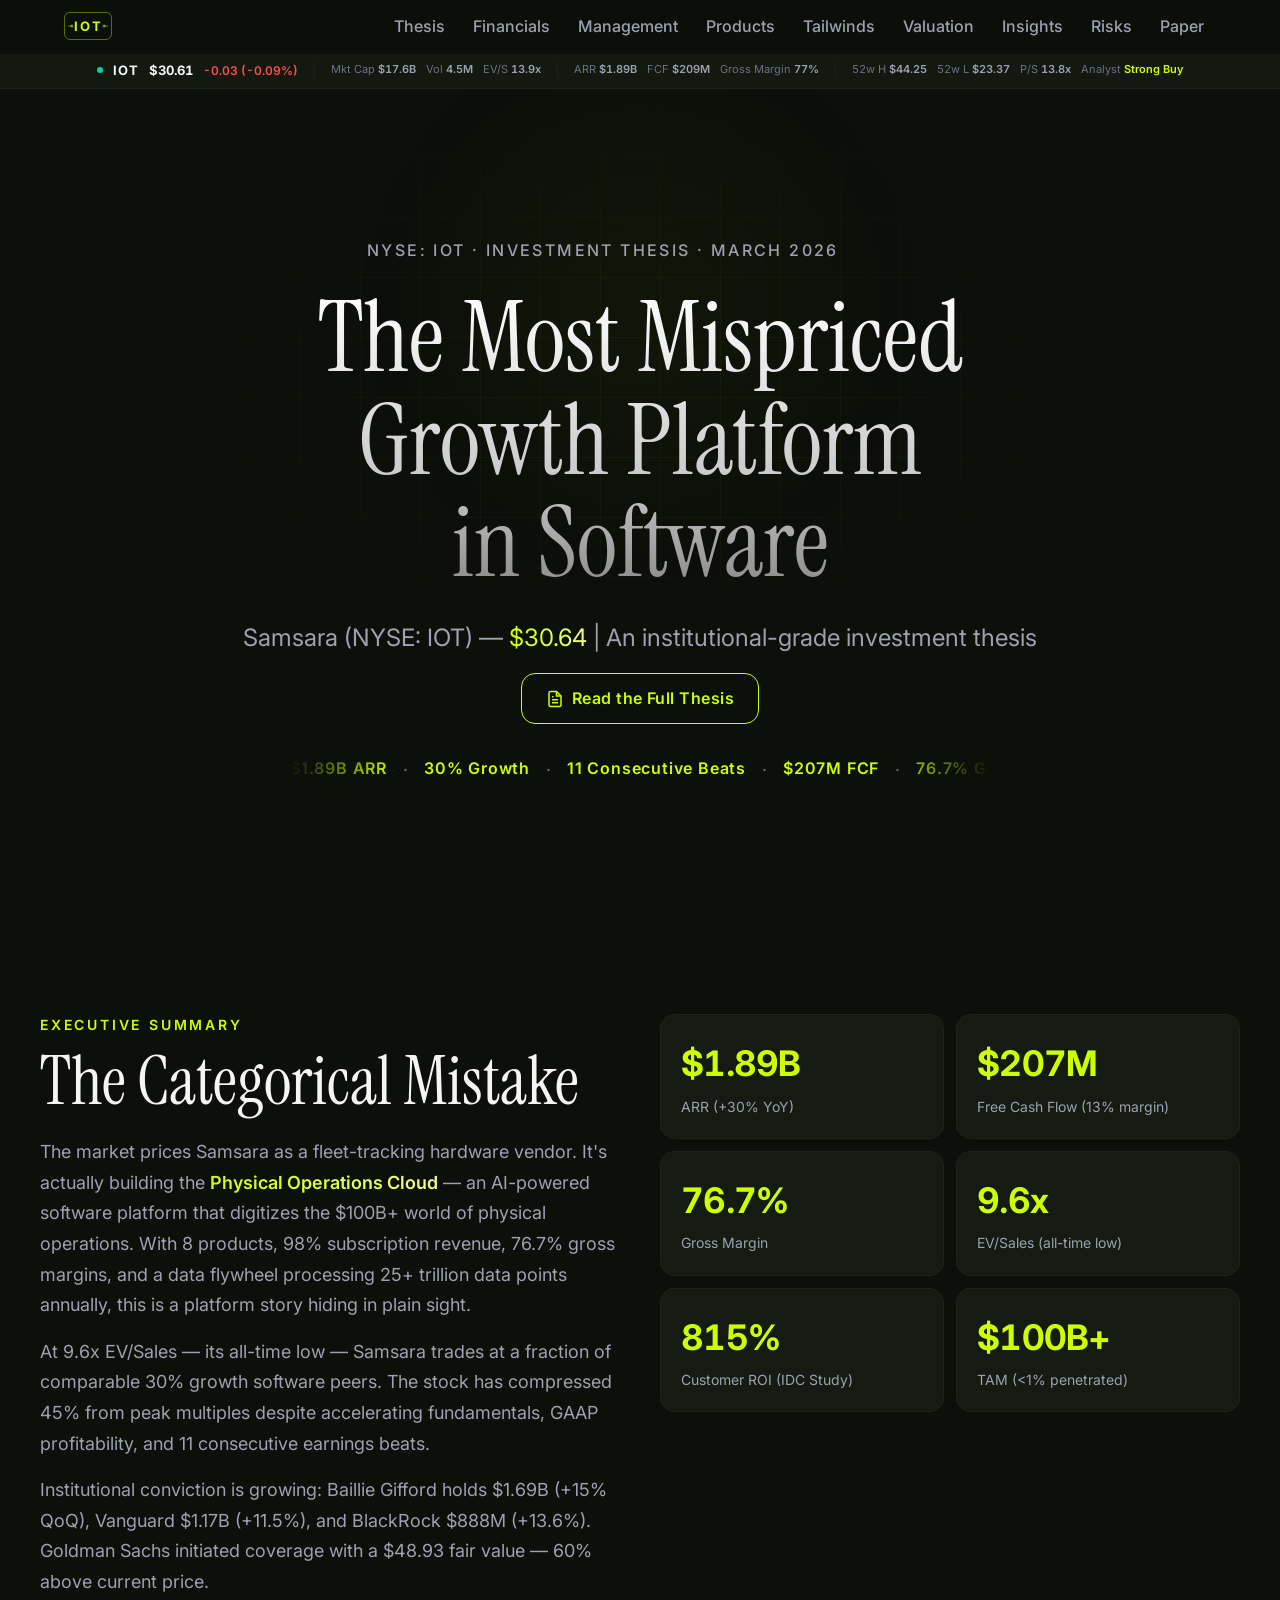
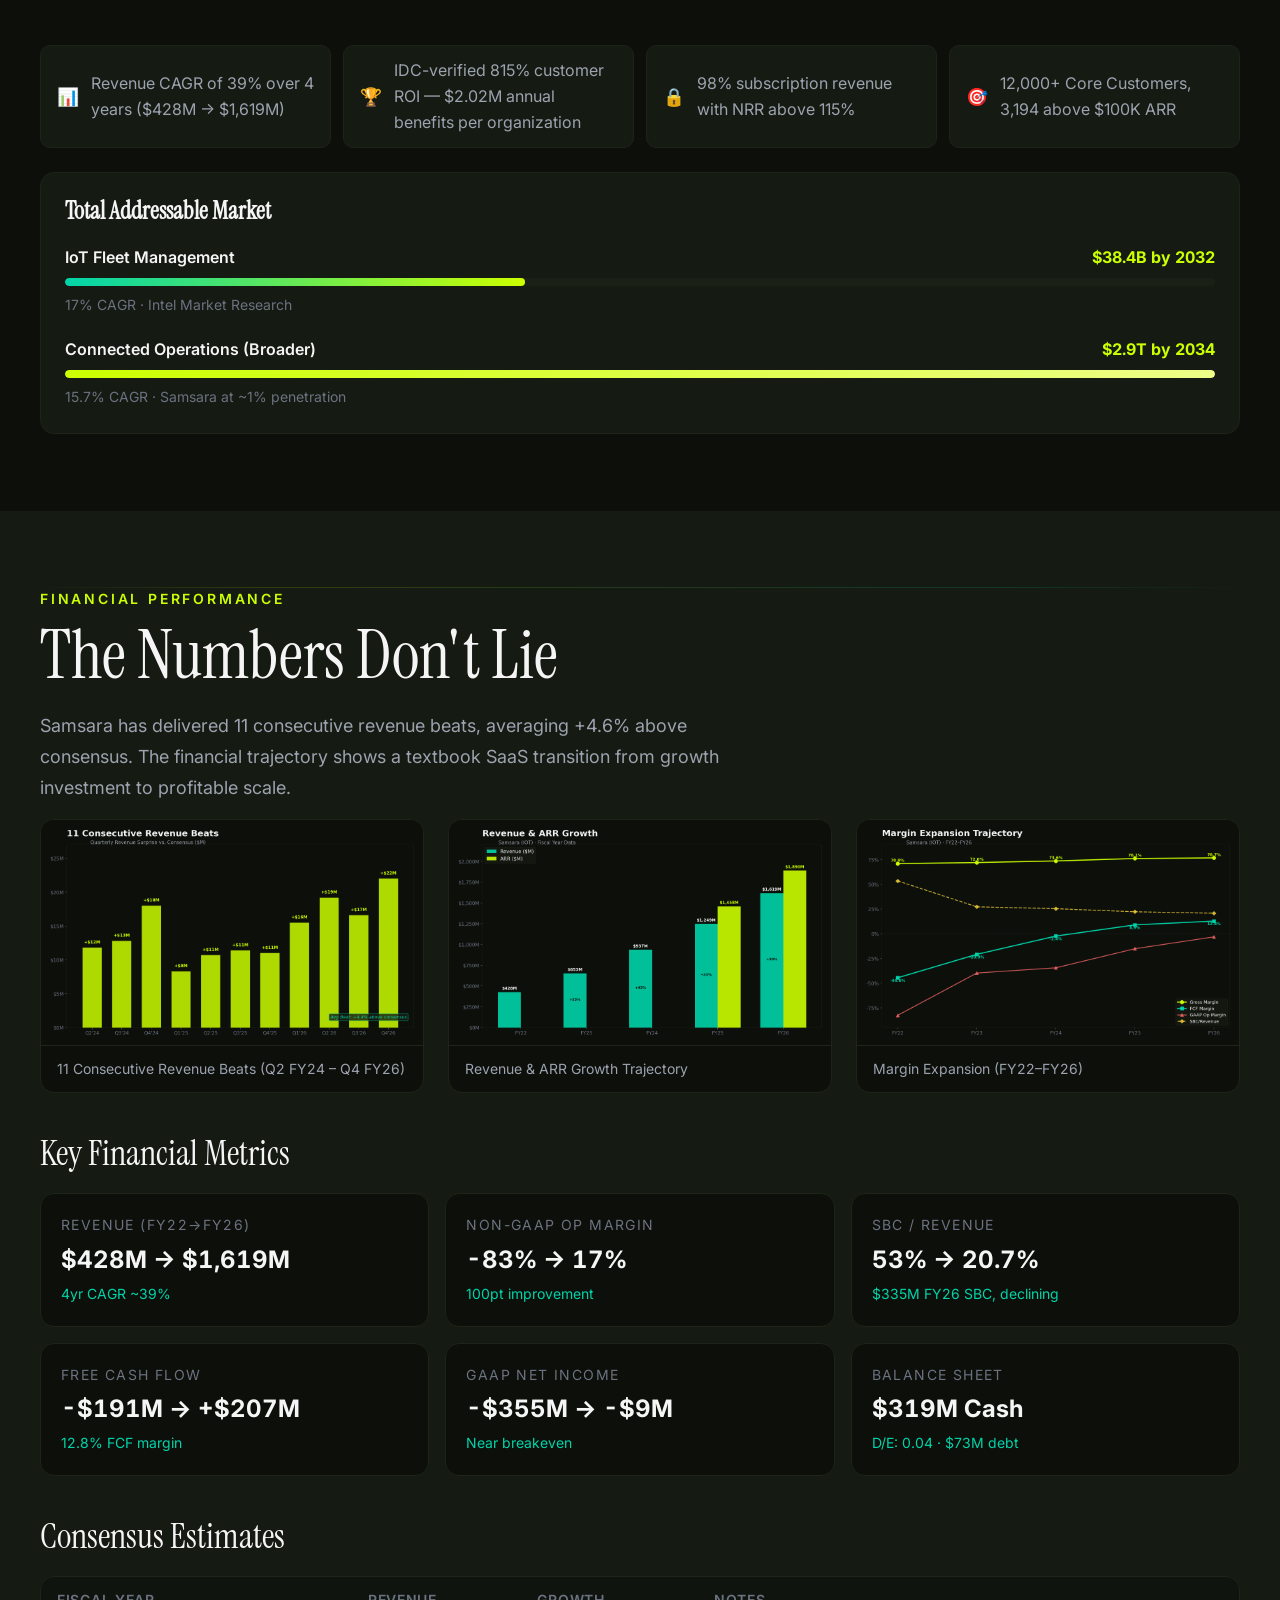
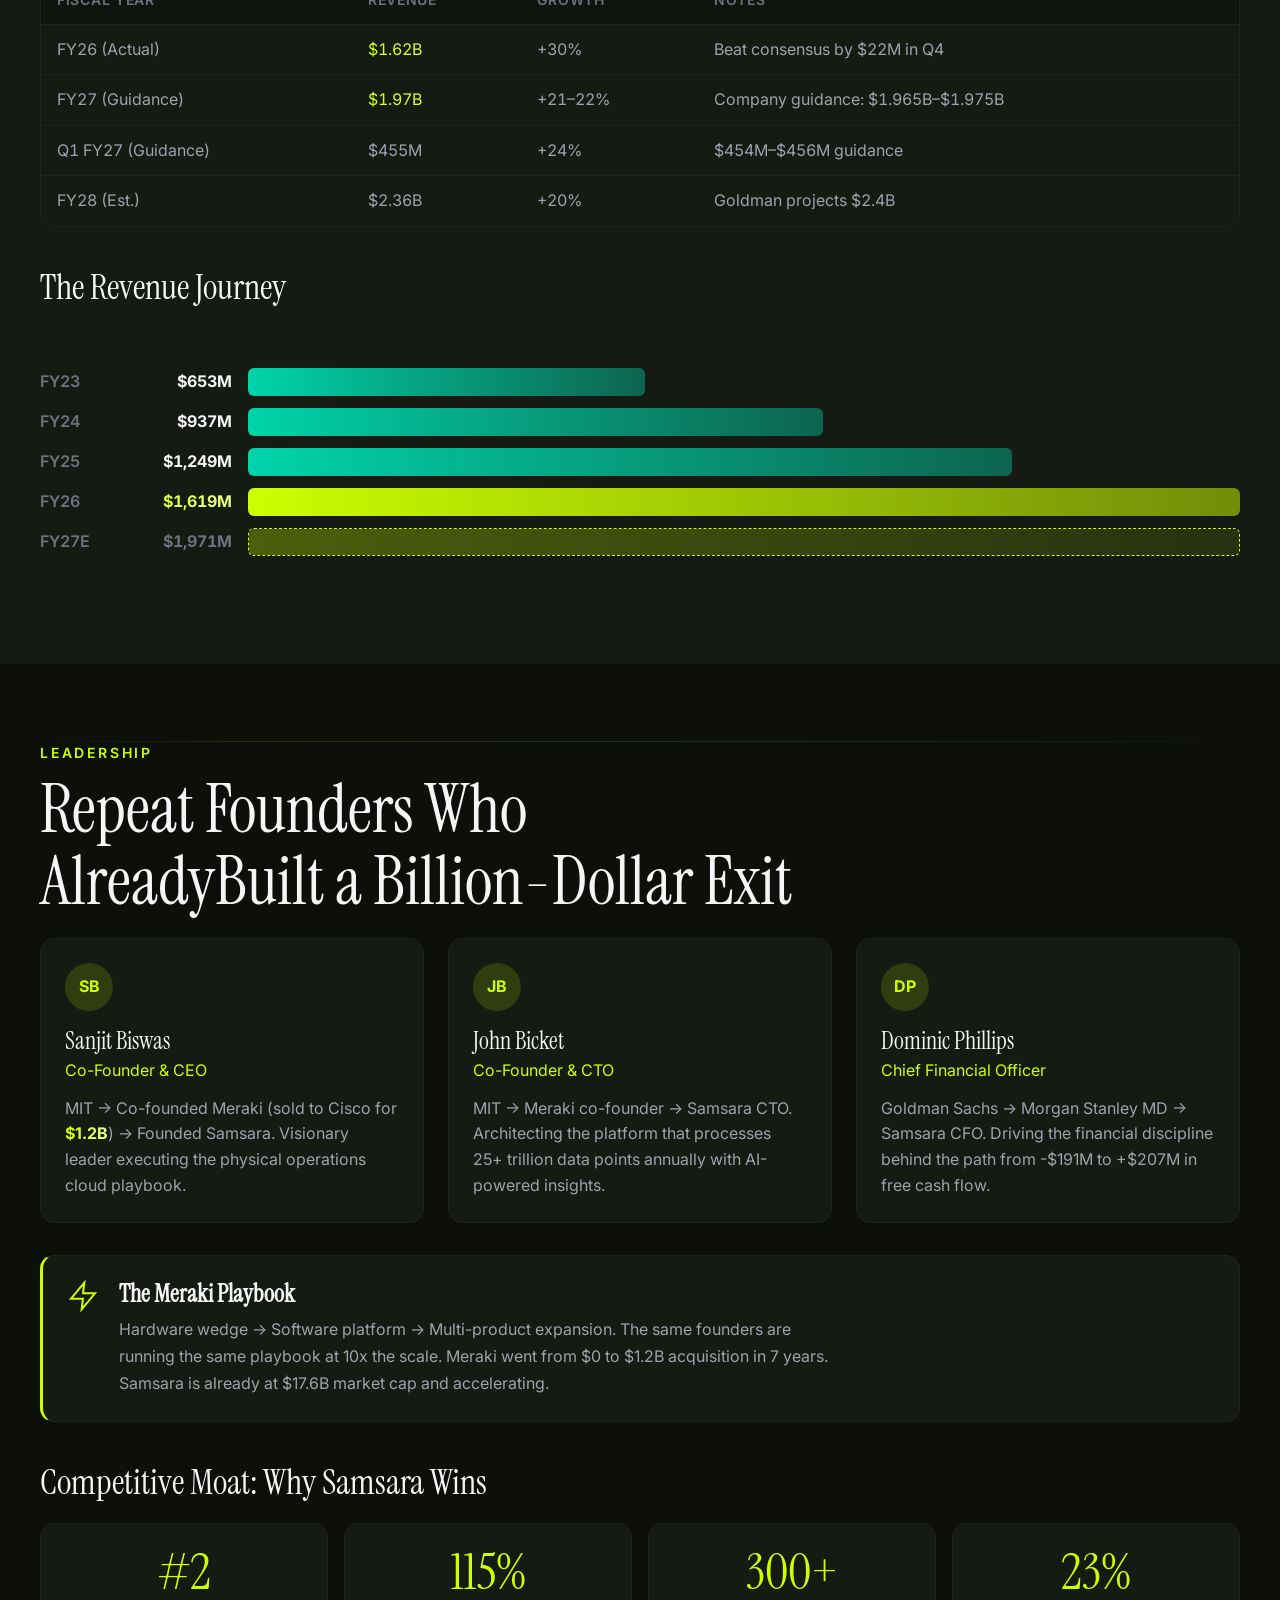
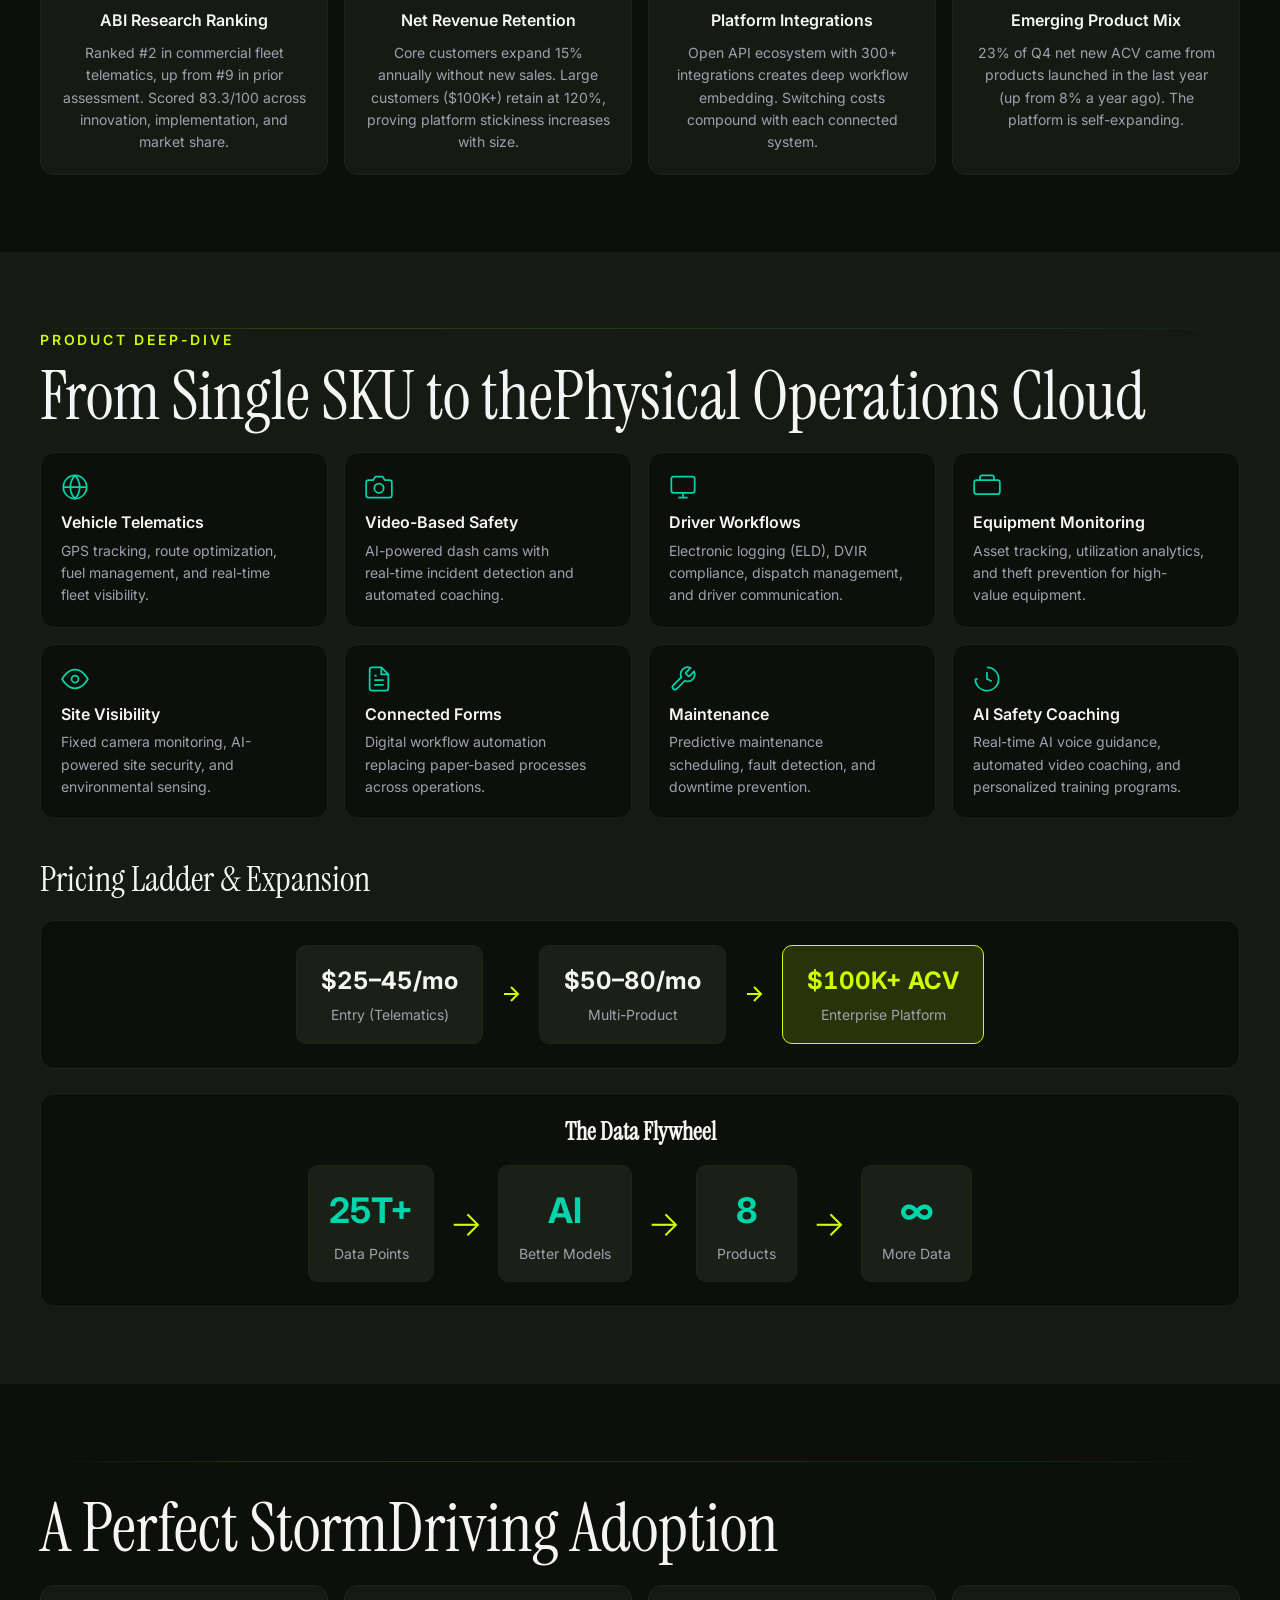
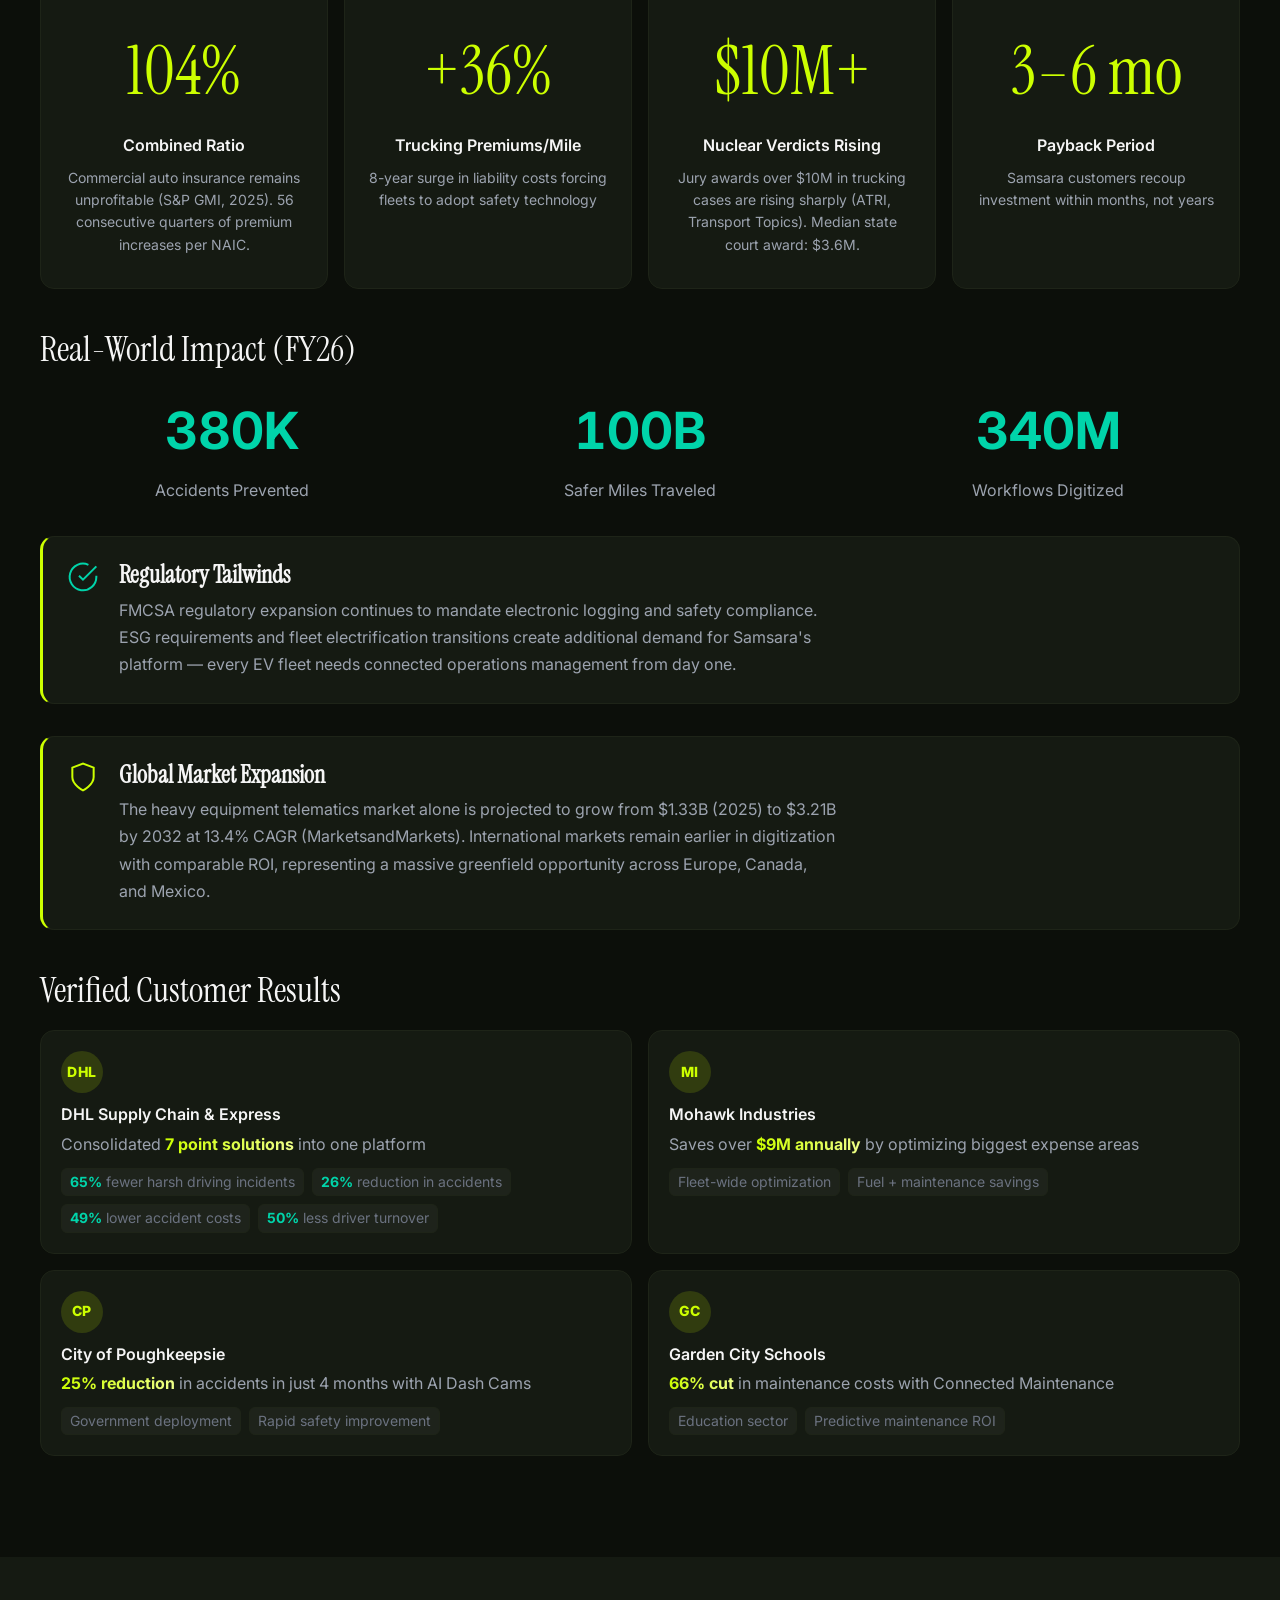
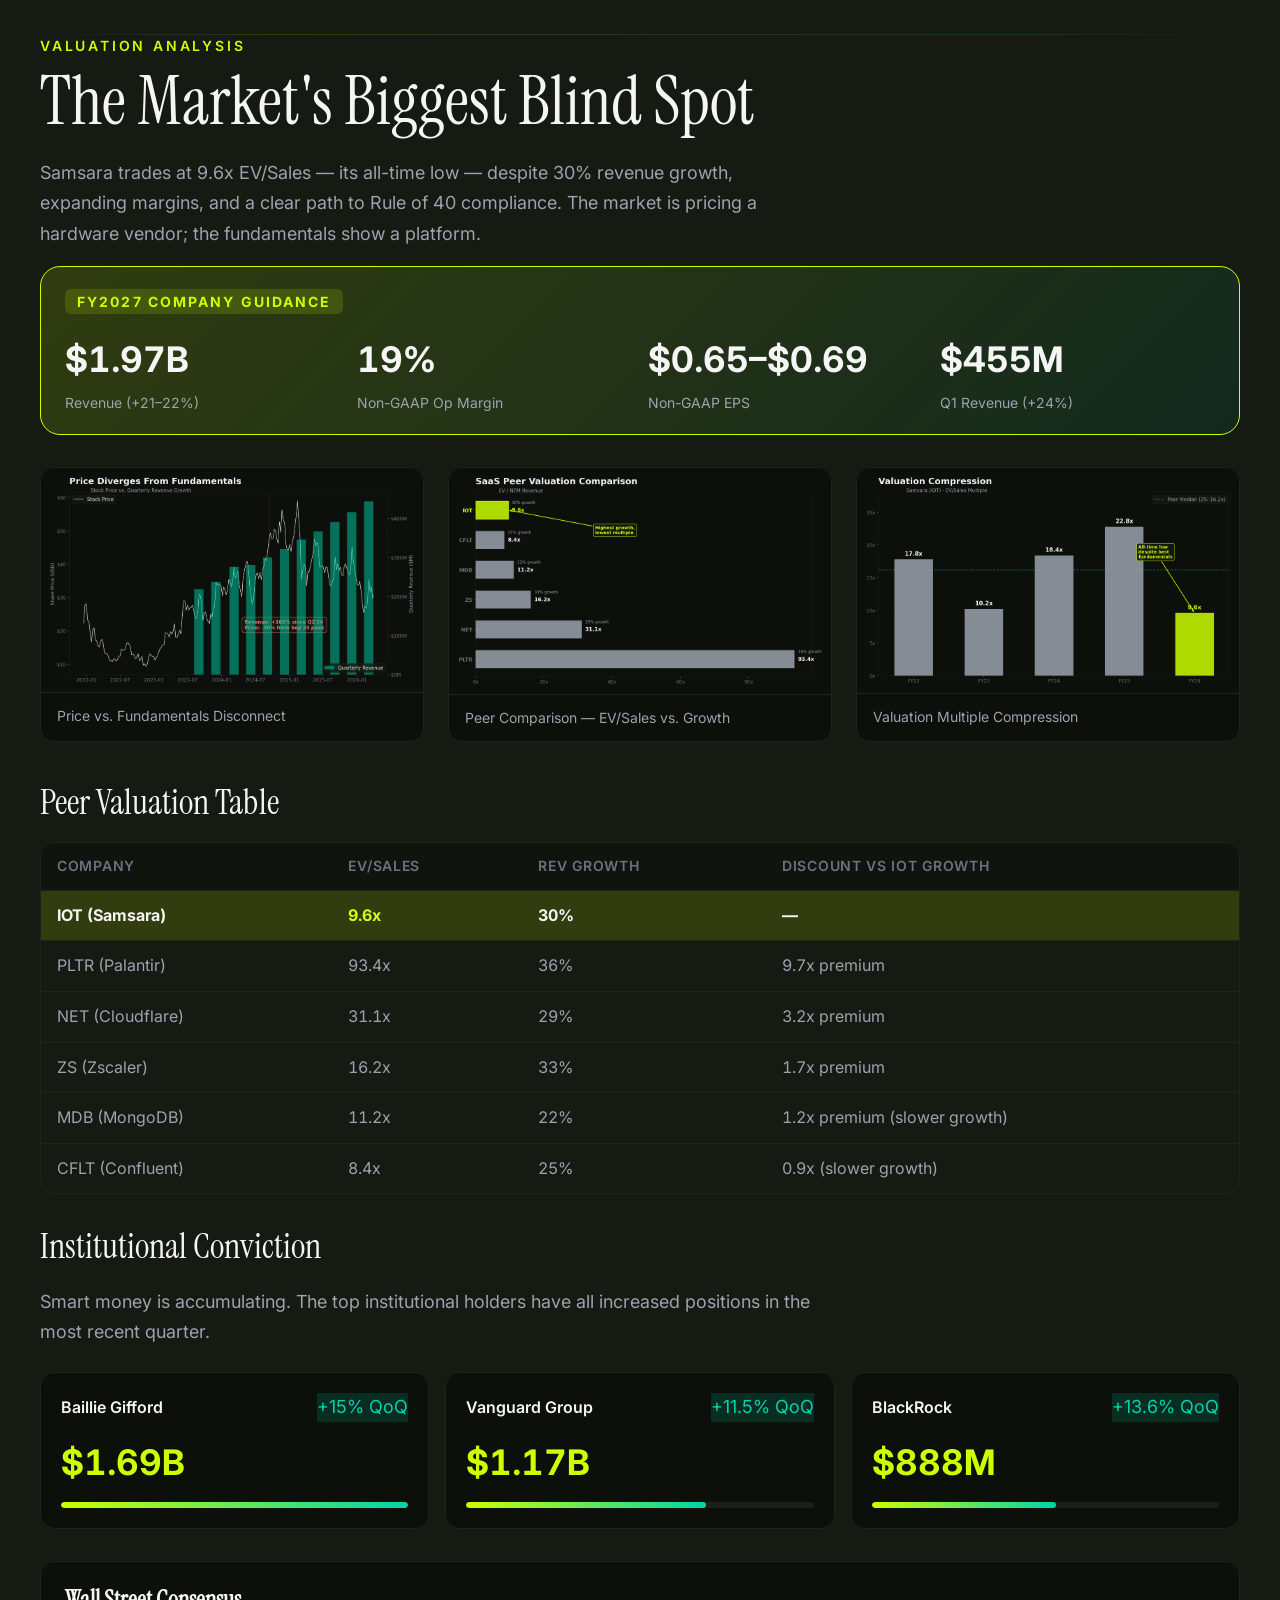
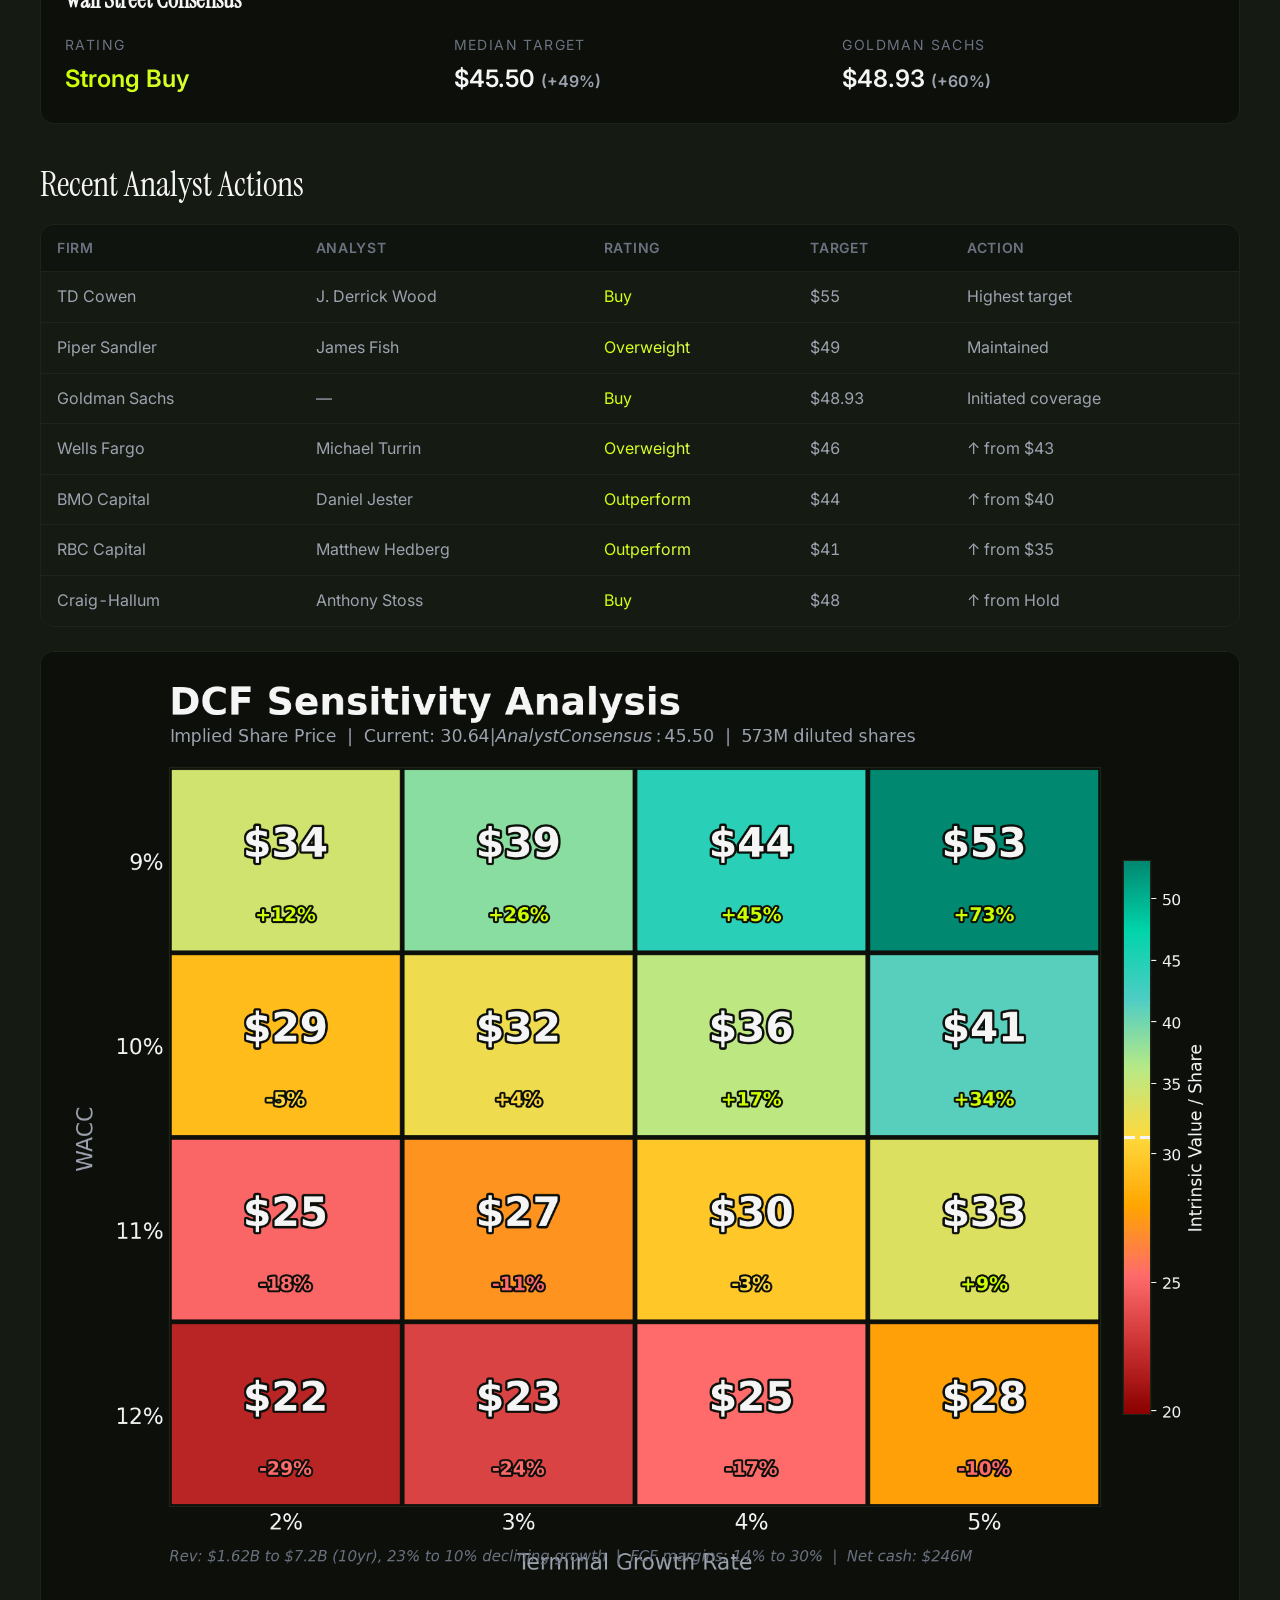
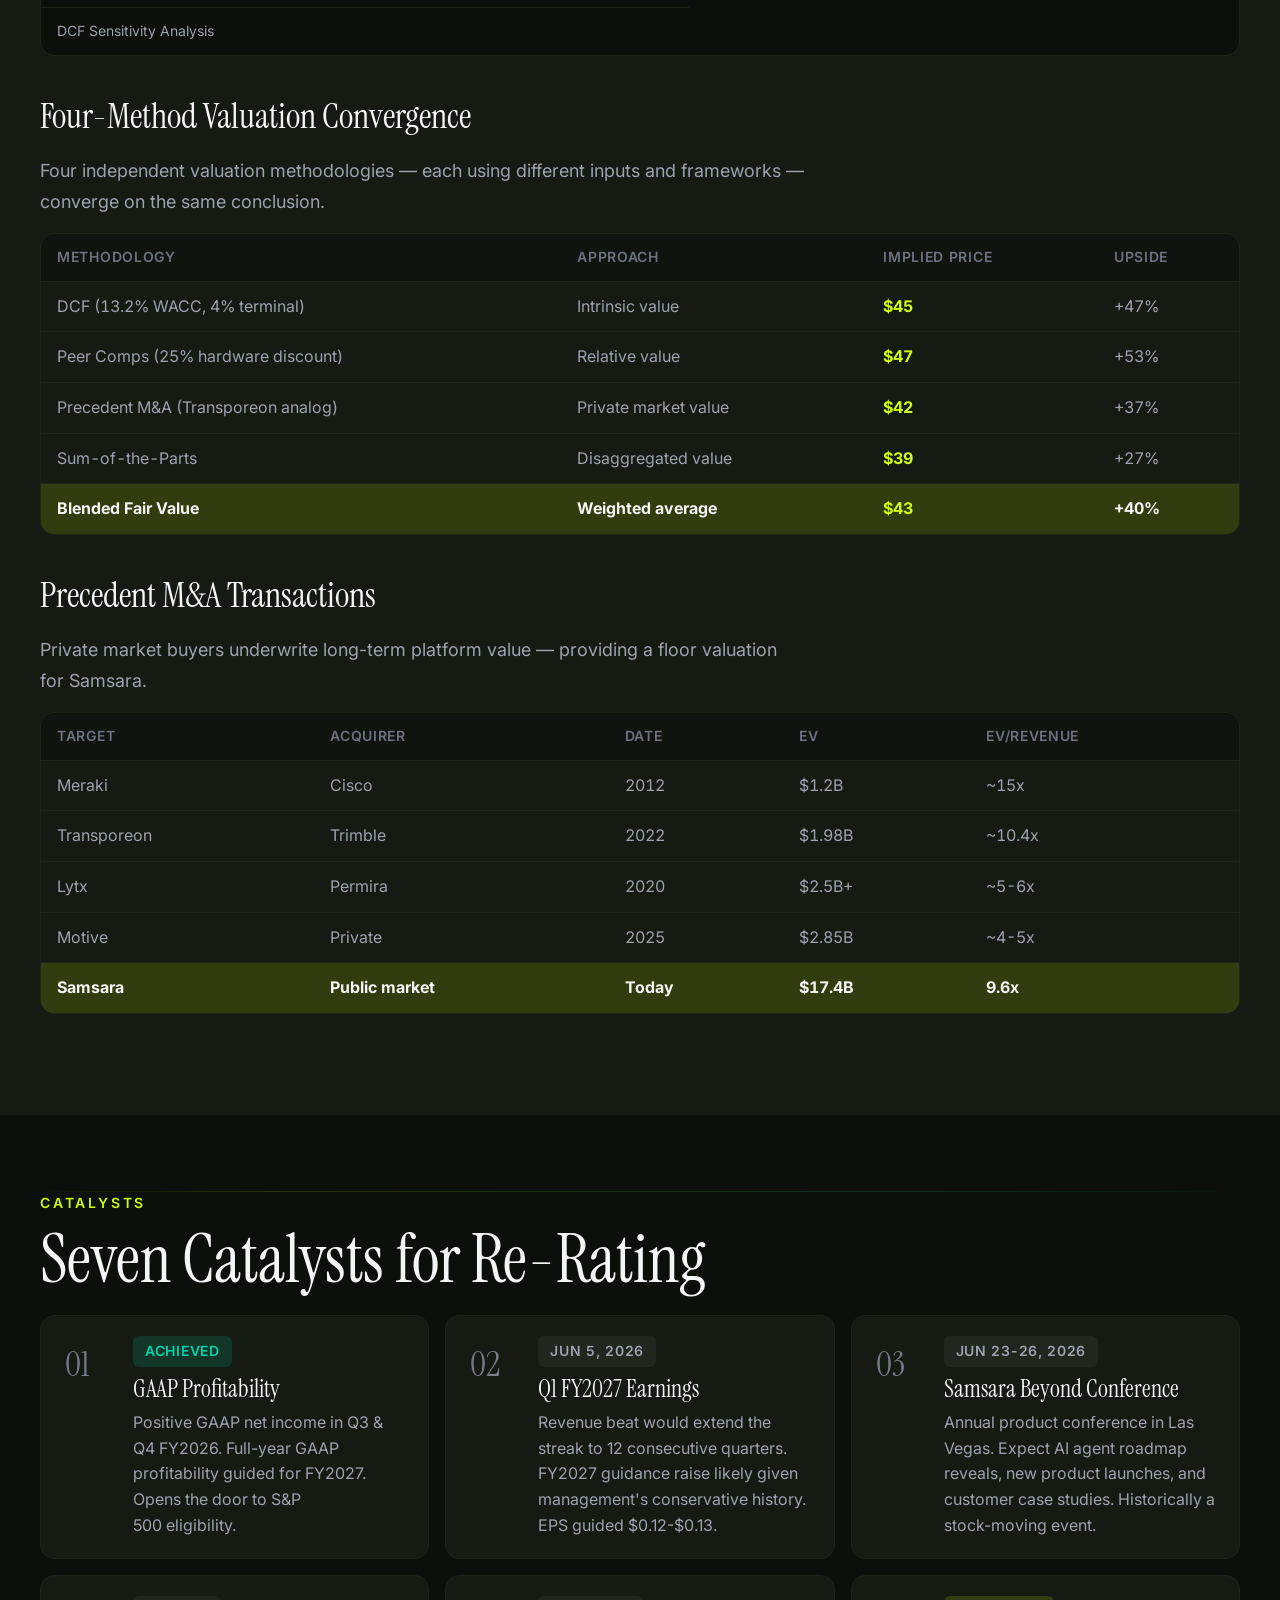
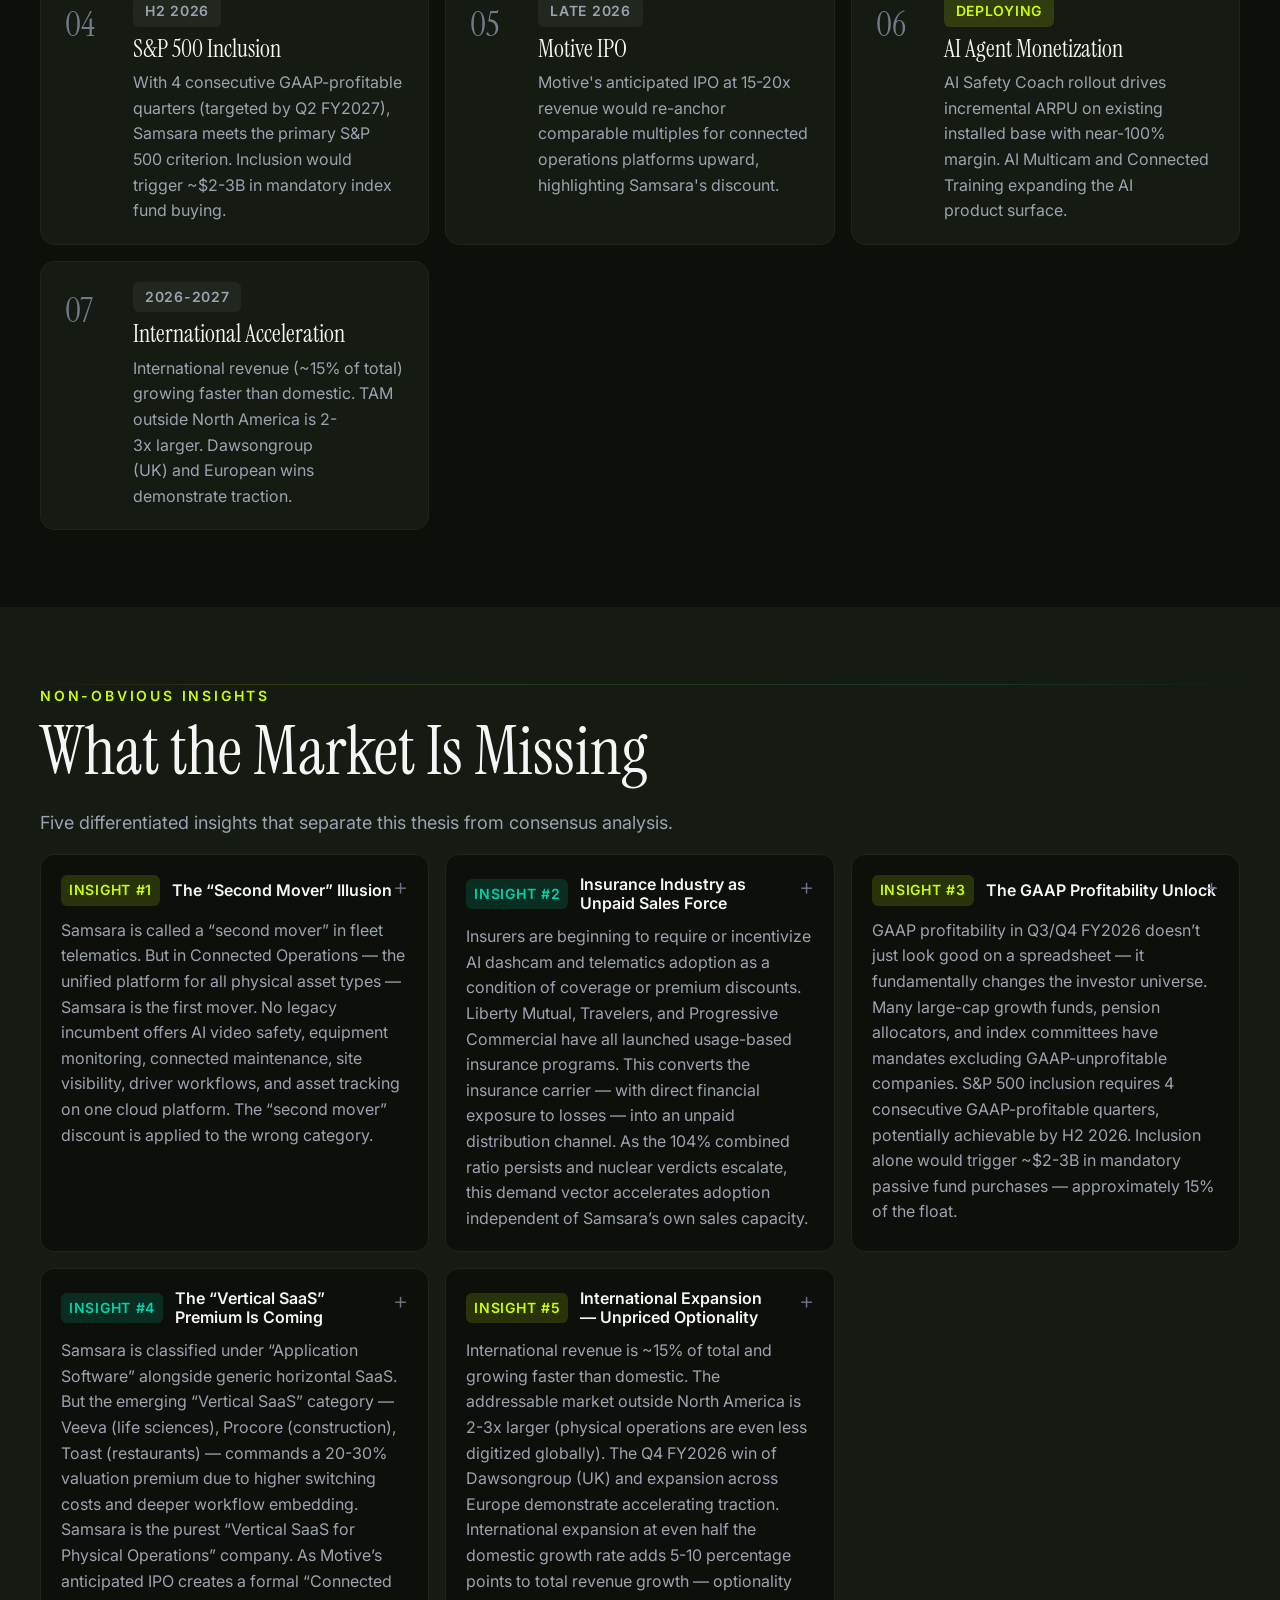
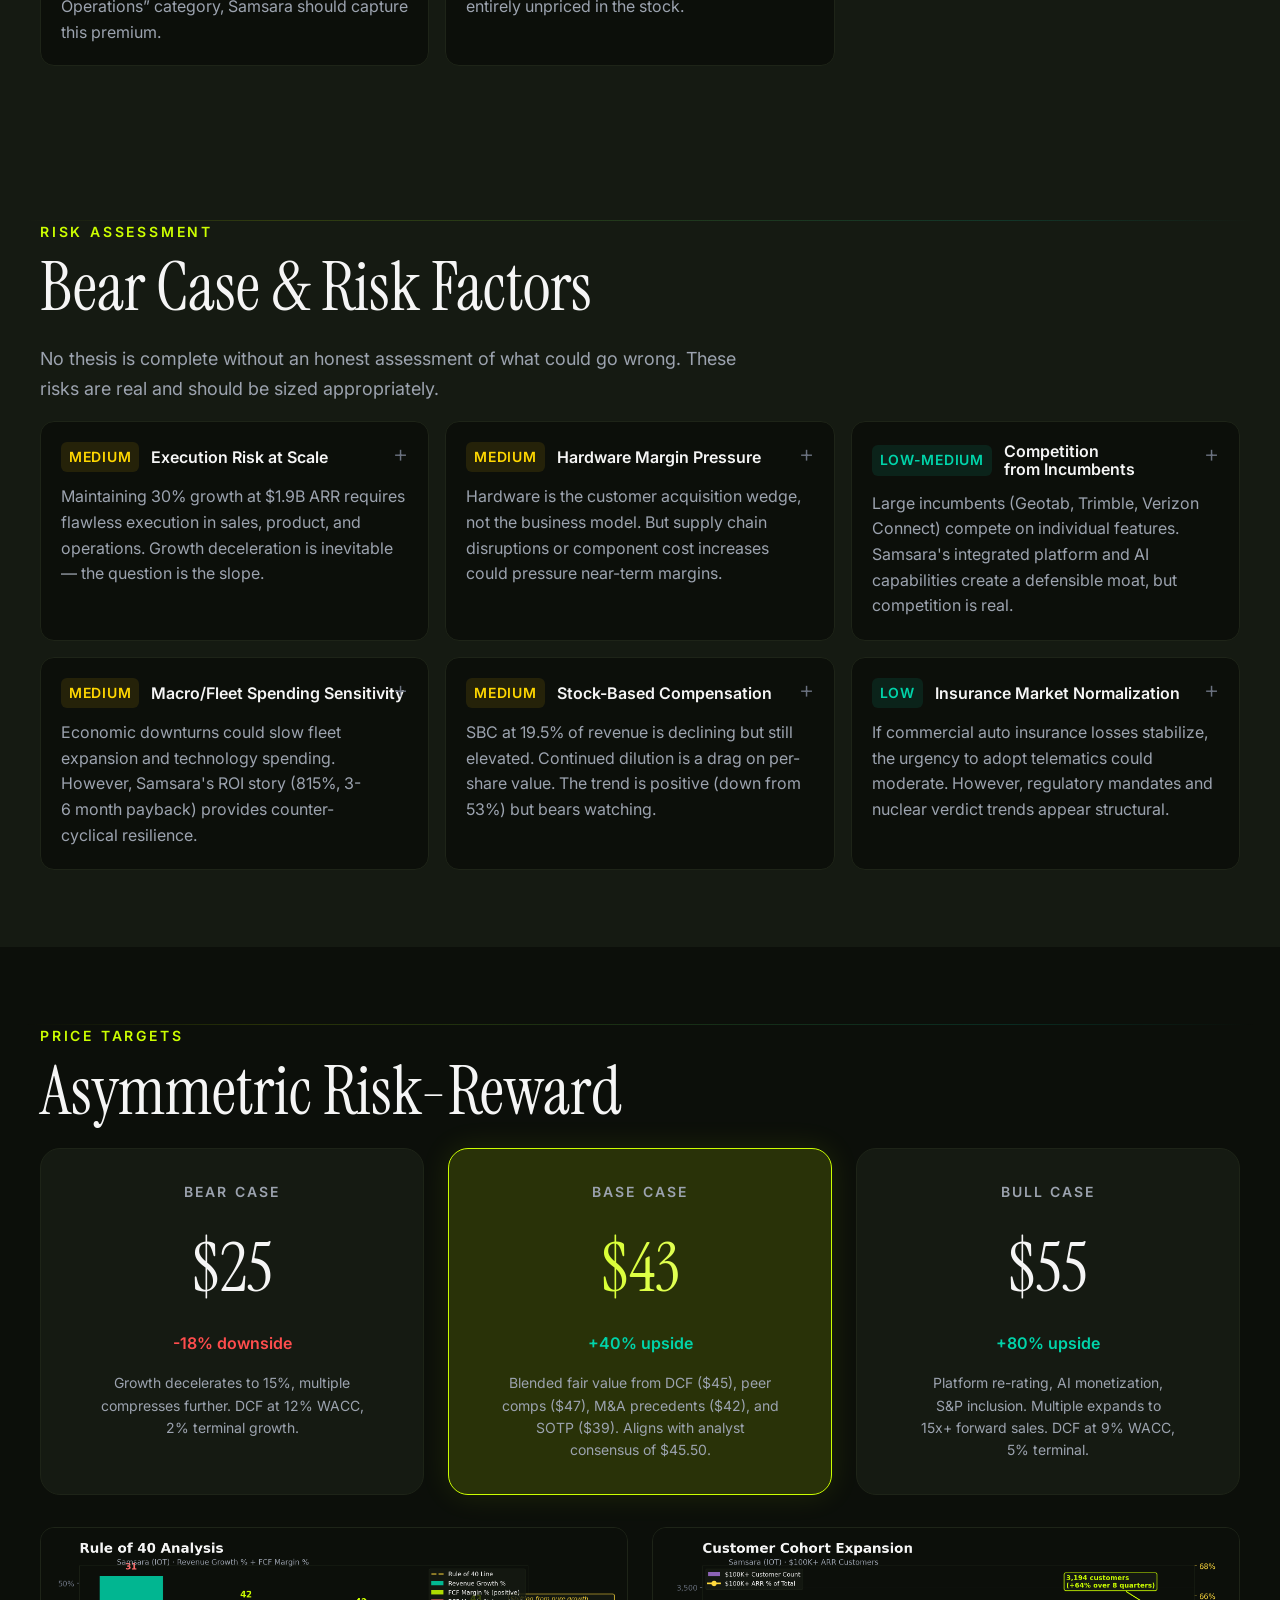
==== index.html @ fcdc6a26 "Rubric maximization: 4-method valuation framework, SOTP, precedent M&A, dated catalysts, 5 non-obvio" ====
<!DOCTYPE html>
<html lang="en">
<head>
  <meta charset="UTF-8">
  <meta name="viewport" content="width=device-width, initial-scale=1.0">
  <title>Samsara (IOT) Investment Thesis — The Most Mispriced Growth Platform in Software</title>
  <meta name="description" content="An institutional-grade investment thesis for Samsara (NYSE: IOT). Deep analysis of financials, management, products, valuation, and catalysts.">
  <link rel="preconnect" href="https://fonts.googleapis.com">
  <link rel="preconnect" href="https://fonts.gstatic.com" crossorigin>
  <link href="https://fonts.googleapis.com/css2?family=Instrument+Serif:ital@0;1&family=Inter:wght@300;400;500;600;700&display=swap" rel="stylesheet">
  <link rel="stylesheet" href="./style.css">
  <link rel="icon" type="image/svg+xml" href="data:image/svg+xml,<svg xmlns='http://www.w3.org/2000/svg' viewBox='0 0 32 32'><rect width='32' height='32' rx='6' fill='%230C0F0A'/><text x='16' y='22' font-family='monospace' font-size='16' font-weight='bold' fill='%23CCFF00' text-anchor='middle'>IOT</text></svg>">
</head>
<body>
  <div class="scroll-progress" id="scroll-progress"></div>

  <!-- RISING STOCK ARROW -->
  <div class="stock-arrow" id="stock-arrow" aria-hidden="true">
    <svg viewBox="0 0 120 800" preserveAspectRatio="none" xmlns="http://www.w3.org/2000/svg">
      <defs>
        <linearGradient id="arrowGradient" x1="0" y1="1" x2="0" y2="0">
          <stop offset="0%" stop-color="rgba(204,255,0,0)" />
          <stop offset="100%" stop-color="rgba(204,255,0,0.2)" />
        </linearGradient>
        <linearGradient id="lineGrad" x1="0" y1="1" x2="0" y2="0">
          <stop offset="0%" stop-color="#00D4AA" />
          <stop offset="50%" stop-color="#CCFF00" />
          <stop offset="100%" stop-color="#EEFF88" />
        </linearGradient>
      </defs>
      <!-- Trail/fill area -->
      <path id="arrow-trail" class="stock-arrow-trail" d="" />
      <!-- Main line -->
      <path id="arrow-line" class="stock-arrow-line" stroke="url(#lineGrad)" d="" />
      <!-- Arrow head -->
      <polygon id="arrow-head" class="stock-arrow-head" points="" />
    </svg>
  </div>

  <div class="bg-particles" id="bg-particles" aria-hidden="true"></div>

  <!-- SKIP LINK -->
  <a href="#main-content" class="sr-only">Skip to main content</a>

  <!-- STICKY NAV -->
  <header class="site-header" id="site-header">
    <nav class="nav-container" aria-label="Primary navigation">
      <a href="#hero" class="nav-logo" aria-label="Samsara IOT Thesis — back to top">
        <svg width="48" height="28" viewBox="0 0 48 28" fill="none" xmlns="http://www.w3.org/2000/svg" aria-hidden="true">
          <rect x="0.5" y="0.5" width="47" height="27" rx="5.5" stroke="#CCFF00" stroke-opacity="0.4"/>
          <!-- Circuit traces -->
          <line x1="4" y1="14" x2="8" y2="14" stroke="#CCFF00" stroke-width="1" stroke-opacity="0.5"/>
          <circle cx="8" cy="14" r="1.5" fill="#CCFF00" fill-opacity="0.5"/>
          <line x1="40" y1="14" x2="44" y2="14" stroke="#CCFF00" stroke-width="1" stroke-opacity="0.5"/>
          <circle cx="40" cy="14" r="1.5" fill="#CCFF00" fill-opacity="0.5"/>
          <!-- IOT text -->
          <text x="24" y="18.5" font-family="'Inter', monospace" font-size="13" font-weight="700" fill="#CCFF00" text-anchor="middle" letter-spacing="2">IOT</text>
        </svg>
      </a>

      <ul class="nav-links" role="list" id="nav-links">
        <li><a href="#the-thesis" class="nav-link">Thesis</a></li>
        <li><a href="#financials" class="nav-link">Financials</a></li>
        <li><a href="#management" class="nav-link">Management</a></li>
        <li><a href="#products" class="nav-link">Products</a></li>
        <li><a href="#tailwinds" class="nav-link">Tailwinds</a></li>
        <li><a href="#valuation" class="nav-link">Valuation</a></li>
        <li><a href="#insights" class="nav-link">Insights</a></li>
        <li><a href="#risks" class="nav-link">Risks</a></li>
        <li><a href="#thesis-reader" class="nav-link">Paper</a></li>
      </ul>

      <button class="hamburger" id="hamburger" aria-label="Toggle navigation menu" aria-expanded="false">
        <span class="hamburger-line"></span>
        <span class="hamburger-line"></span>
        <span class="hamburger-line"></span>
      </button>
    </nav>
  </header>

<div class="live-bar" id="live-bar">
  <div class="live-inner">
    <div class="live-group">
      <div class="live-dot"></div>
      <span class="live-label">IOT</span>
      <span class="live-price" id="live-price">$30.64</span>
      <span class="live-change" id="live-change">+0.42 (+1.39%)</span>
    </div>
    <span class="live-sep">|</span>
    <div class="live-group">
      <span class="live-stat">Mkt Cap <strong id="live-mcap">$17.6B</strong></span>
      <span class="live-stat">Vol <strong id="live-vol">4.9M</strong></span>
      <span class="live-stat">EV/S <strong id="live-evs">9.6x</strong></span>
    </div>
    <span class="live-sep">|</span>
    <div class="live-group">
      <span class="live-stat">ARR <strong>$1.89B</strong></span>
      <span class="live-stat">FCF <strong>$209M</strong></span>
      <span class="live-stat">Gross Margin <strong>77%</strong></span>
    </div>
    <span class="live-sep">|</span>
    <div class="live-group">
      <span class="live-stat">52w H <strong id="live-hi">$44.25</strong></span>
      <span class="live-stat">52w L <strong id="live-lo">$23.37</strong></span>
      <span class="live-stat">P/S <strong id="live-ps">10.1x</strong></span>
      <span class="live-stat">Analyst <strong class="live-accent">Strong Buy</strong></span>
    </div>
  </div>
</div>

  <main id="main-content">
    <!-- ===================== SECTION 1: HERO ===================== -->
    <section class="hero" id="hero">
      <div class="hero-bg-grid" aria-hidden="true"></div>
      <div class="hero-content">
        <p class="hero-eyebrow">NYSE: IOT &middot; Investment Thesis &middot; March 2026</p>
        <h1 class="hero-headline">The Most Mispriced<br>Growth Platform<br>in Software</h1>
        <p class="hero-sub">Samsara (NYSE: IOT) — <span class="text-accent">$30.64</span> | An institutional-grade investment thesis</p>
        <a href="./thesis.html" target="_blank" rel="noopener noreferrer" class="thesis-cta">
          <svg width="18" height="18" viewBox="0 0 24 24" fill="none" stroke="currentColor" stroke-width="2"><path d="M14 2H6a2 2 0 0 0-2 2v16a2 2 0 0 0 2 2h12a2 2 0 0 0 2-2V8z"/><path d="M14 2v6h6M16 13H8M16 17H8M10 9H8"/></svg>
          Read the Full Thesis
        </a>
        <div class="hero-ticker" aria-label="Key metrics ticker">
          <div class="ticker-track">
            <span class="ticker-item">$1.89B ARR</span>
            <span class="ticker-divider">&middot;</span>
            <span class="ticker-item">30% Growth</span>
            <span class="ticker-divider">&middot;</span>
            <span class="ticker-item">11 Consecutive Beats</span>
            <span class="ticker-divider">&middot;</span>
            <span class="ticker-item">$207M FCF</span>
            <span class="ticker-divider">&middot;</span>
            <span class="ticker-item">76.7% Gross Margin</span>
            <span class="ticker-divider">&middot;</span>
            <span class="ticker-item">815% Customer ROI</span>
            <span class="ticker-divider">&middot;</span>
            <!-- duplicate for seamless loop -->
            <span class="ticker-item">$1.89B ARR</span>
            <span class="ticker-divider">&middot;</span>
            <span class="ticker-item">30% Growth</span>
            <span class="ticker-divider">&middot;</span>
            <span class="ticker-item">11 Consecutive Beats</span>
            <span class="ticker-divider">&middot;</span>
            <span class="ticker-item">$207M FCF</span>
            <span class="ticker-divider">&middot;</span>
            <span class="ticker-item">76.7% Gross Margin</span>
            <span class="ticker-divider">&middot;</span>
            <span class="ticker-item">815% Customer ROI</span>
            <span class="ticker-divider">&middot;</span>
          </div>
        </div>
      </div>
      <a href="#the-thesis" class="scroll-indicator" aria-label="Scroll to thesis">
        <svg width="24" height="24" viewBox="0 0 24 24" fill="none" stroke="currentColor" stroke-width="2" stroke-linecap="round" stroke-linejoin="round"><path d="M7 13l5 5 5-5"/><path d="M7 6l5 5 5-5"/></svg>
      </a>
    </section>

    <!-- ===================== SECTION 2: EXECUTIVE SUMMARY ===================== -->
    <section class="section" id="the-thesis">
      <div class="section-inner two-col">
        <div class="col-text">
          <p class="section-label">Executive Summary</p>
          <h2 class="section-title">The Categorical Mistake</h2>
          <p class="body-text">The market prices Samsara as a fleet-tracking hardware vendor. It's actually building the <strong class="text-accent">Physical Operations Cloud</strong> — an AI-powered software platform that digitizes the $100B+ world of physical operations. With 8 products, 98% subscription revenue, 76.7% gross margins, and a data flywheel processing 25+ trillion data points annually, this is a platform story hiding in plain sight.</p>
          <p class="body-text">At 9.6x EV/Sales — its all-time low — Samsara trades at a fraction of comparable 30% growth software peers. The stock has compressed 45% from peak multiples despite accelerating fundamentals, GAAP profitability, and 11 consecutive earnings beats.</p>
          <p class="body-text">Institutional conviction is growing: Baillie Gifford holds $1.69B (+15% QoQ), Vanguard $1.17B (+11.5%), and BlackRock $888M (+13.6%). Goldman Sachs initiated coverage with a $48.93 fair value — 60% above current price.</p>
        </div>
        <div class="col-kpis">
          <div class="kpi-card" data-animate>
            <span class="kpi-value" data-count="1.89" data-prefix="$" data-suffix="B">$1.89B</span>
            <span class="kpi-label">ARR (+30% YoY)</span>
          </div>
          <div class="kpi-card" data-animate>
            <span class="kpi-value" data-count="207" data-prefix="$" data-suffix="M">$207M</span>
            <span class="kpi-label">Free Cash Flow (13% margin)</span>
          </div>
          <div class="kpi-card" data-animate>
            <span class="kpi-value" data-count="76.7" data-suffix="%">76.7%</span>
            <span class="kpi-label">Gross Margin</span>
          </div>
          <div class="kpi-card" data-animate>
            <span class="kpi-value" data-count="9.6" data-suffix="x">9.6x</span>
            <span class="kpi-label">EV/Sales (all-time low)</span>
          </div>
          <div class="kpi-card" data-animate>
            <span class="kpi-value" data-count="815" data-suffix="%">815%</span>
            <span class="kpi-label">Customer ROI (IDC Study)</span>
          </div>
          <div class="kpi-card" data-animate>
            <span class="kpi-value">$100B+</span>
            <span class="kpi-label">TAM (&lt;1% penetrated)</span>
          </div>
        </div>
      </div>
      <div class="section-inner">
        <div class="thesis-highlights">
          <div class="highlight-item">
            <span class="highlight-icon">📊</span>
            <span class="highlight-text">Revenue CAGR of 39% over 4 years ($428M → $1,619M)</span>
          </div>
          <div class="highlight-item">
            <span class="highlight-icon">🏆</span>
            <span class="highlight-text">IDC-verified 815% customer ROI — $2.02M annual benefits per organization</span>
          </div>
          <div class="highlight-item">
            <span class="highlight-icon">🔒</span>
            <span class="highlight-text">98% subscription revenue with NRR above 115%</span>
          </div>
          <div class="highlight-item">
            <span class="highlight-icon">🎯</span>
            <span class="highlight-text">12,000+ Core Customers, 3,194 above $100K ARR</span>
          </div>
        </div>
        <div class="tam-breakdown" data-animate>
          <h4 class="tam-title">Total Addressable Market</h4>
          <div class="tam-bars">
            <div class="tam-bar-item">
              <div class="tam-bar-header">
                <span class="tam-bar-label">IoT Fleet Management</span>
                <span class="tam-bar-value">$38.4B by 2032</span>
              </div>
              <div class="tam-bar-track"><div class="tam-bar-fill" style="width:40%"></div></div>
              <span class="tam-bar-note">17% CAGR · Intel Market Research</span>
            </div>
            <div class="tam-bar-item">
              <div class="tam-bar-header">
                <span class="tam-bar-label">Connected Operations (Broader)</span>
                <span class="tam-bar-value">$2.9T by 2034</span>
              </div>
              <div class="tam-bar-track"><div class="tam-bar-fill tam-bar-fill-wide" style="width:100%"></div></div>
              <span class="tam-bar-note">15.7% CAGR · Samsara at ~1% penetration</span>
            </div>
          </div>
        </div>
      </div>
    </section>

    <!-- ===================== SECTION 3: FINANCIAL PERFORMANCE ===================== -->
    <section class="section section-alt" id="financials">
      <div class="section-inner">
        <p class="section-label">Financial Performance</p>
        <h2 class="section-title">The Numbers Don't Lie</h2>
        <p class="body-text section-intro">Samsara has delivered 11 consecutive revenue beats, averaging +4.6% above consensus. The financial trajectory shows a textbook SaaS transition from growth investment to profitable scale.</p>

        <div class="chart-grid">
          <figure class="chart-card fade-in" data-animate>
            <img src="./assets/charts/earnings-beat-history.png" alt="Samsara earnings beat history — 11 consecutive quarterly revenue beats from Q2 FY24 through Q4 FY26" width="800" height="450">
            <figcaption>11 Consecutive Revenue Beats (Q2 FY24 – Q4 FY26)</figcaption>
          </figure>
          <figure class="chart-card fade-in" data-animate>
            <img src="./assets/charts/revenue-arr-growth.png" alt="Samsara revenue and ARR growth chart showing trajectory from $428M to $1.62B revenue" width="800" height="450">
            <figcaption>Revenue &amp; ARR Growth Trajectory</figcaption>
          </figure>
          <figure class="chart-card fade-in" data-animate>
            <img src="./assets/charts/margin-expansion.png" alt="Samsara margin expansion chart showing gross margin, FCF margin, and operating margin improvement" width="800" height="450">
            <figcaption>Margin Expansion (FY22–FY26)</figcaption>
          </figure>
        </div>

        <h3 class="subsection-title">Key Financial Metrics</h3>
        <div class="metrics-grid">
          <div class="metric-card" data-animate>
            <span class="metric-label">Revenue (FY22→FY26)</span>
            <span class="metric-value">$428M → $1,619M</span>
            <span class="metric-note">4yr CAGR ~39%</span>
          </div>
          <div class="metric-card" data-animate>
            <span class="metric-label">Non-GAAP Op Margin</span>
            <span class="metric-value">-83% → 17%</span>
            <span class="metric-note">100pt improvement</span>
          </div>
          <div class="metric-card" data-animate>
            <span class="metric-label">SBC / Revenue</span>
            <span class="metric-value">53% → 20.7%</span>
            <span class="metric-note">$335M FY26 SBC, declining</span>
          </div>
          <div class="metric-card" data-animate>
            <span class="metric-label">Free Cash Flow</span>
            <span class="metric-value">-$191M → +$207M</span>
            <span class="metric-note">12.8% FCF margin</span>
          </div>
          <div class="metric-card" data-animate>
            <span class="metric-label">GAAP Net Income</span>
            <span class="metric-value">-$355M → -$9M</span>
            <span class="metric-note">Near breakeven</span>
          </div>
          <div class="metric-card" data-animate>
            <span class="metric-label">Balance Sheet</span>
            <span class="metric-value">$319M Cash</span>
            <span class="metric-note">D/E: 0.04 · $73M debt</span>
          </div>
        </div>

        <h3 class="subsection-title">Consensus Estimates</h3>
        <div class="table-wrapper">
          <table class="data-table">
            <thead>
              <tr>
                <th>Fiscal Year</th>
                <th>Revenue</th>
                <th>Growth</th>
                <th>Notes</th>
              </tr>
            </thead>
            <tbody>
              <tr>
                <td>FY26 (Actual)</td>
                <td class="text-accent">$1.62B</td>
                <td>+30%</td>
                <td>Beat consensus by $22M in Q4</td>
              </tr>
              <tr>
                <td>FY27 (Guidance)</td>
                <td class="text-accent">$1.97B</td>
                <td>+21–22%</td>
                <td>Company guidance: $1.965B–$1.975B</td>
              </tr>
              <tr>
                <td>Q1 FY27 (Guidance)</td>
                <td>$455M</td>
                <td>+24%</td>
                <td>$454M–$456M guidance</td>
              </tr>
              <tr>
                <td>FY28 (Est.)</td>
                <td>$2.36B</td>
                <td>+20%</td>
                <td>Goldman projects $2.4B</td>
              </tr>
            </tbody>
          </table>
        </div>

        <h3 class="subsection-title">The Revenue Journey</h3>
        <div class="revenue-journey">
          <div class="journey-step" data-animate>
            <span class="journey-year">FY22</span>
            <span class="journey-amount">$428M</span>
            <div class="journey-bar" style="--bar-width: 26%"></div>
          </div>
          <div class="journey-step" data-animate>
            <span class="journey-year">FY23</span>
            <span class="journey-amount">$653M</span>
            <div class="journey-bar" style="--bar-width: 40%"></div>
          </div>
          <div class="journey-step" data-animate>
            <span class="journey-year">FY24</span>
            <span class="journey-amount">$937M</span>
            <div class="journey-bar" style="--bar-width: 58%"></div>
          </div>
          <div class="journey-step" data-animate>
            <span class="journey-year">FY25</span>
            <span class="journey-amount">$1,249M</span>
            <div class="journey-bar" style="--bar-width: 77%"></div>
          </div>
          <div class="journey-step" data-animate>
            <span class="journey-year">FY26</span>
            <span class="journey-amount text-accent">$1,619M</span>
            <div class="journey-bar journey-bar-active" style="--bar-width: 100%"></div>
          </div>
          <div class="journey-step journey-step-est" data-animate>
            <span class="journey-year">FY27E</span>
            <span class="journey-amount">$1,971M</span>
            <div class="journey-bar journey-bar-est" style="--bar-width: 100%"></div>
          </div>
        </div>
      </div>
    </section>

    <!-- ===================== SECTION 4: MANAGEMENT ===================== -->
    <section class="section" id="management">
      <div class="section-inner">
        <p class="section-label">Leadership</p>
        <h2 class="section-title">Repeat Founders Who Already<br>Built a Billion-Dollar Exit</h2>

        <div class="mgmt-cards">
          <article class="mgmt-card" data-animate>
            <div class="mgmt-initials">SB</div>
            <h3 class="mgmt-name">Sanjit Biswas</h3>
            <p class="mgmt-title">Co-Founder &amp; CEO</p>
            <p class="mgmt-bio">MIT → Co-founded Meraki (sold to Cisco for <strong class="text-accent">$1.2B</strong>) → Founded Samsara. Visionary leader executing the physical operations cloud playbook.</p>
          </article>
          <article class="mgmt-card" data-animate>
            <div class="mgmt-initials">JB</div>
            <h3 class="mgmt-name">John Bicket</h3>
            <p class="mgmt-title">Co-Founder &amp; CTO</p>
            <p class="mgmt-bio">MIT → Meraki co-founder → Samsara CTO. Architecting the platform that processes 25+ trillion data points annually with AI-powered insights.</p>
          </article>
          <article class="mgmt-card" data-animate>
            <div class="mgmt-initials">DP</div>
            <h3 class="mgmt-name">Dominic Phillips</h3>
            <p class="mgmt-title">Chief Financial Officer</p>
            <p class="mgmt-bio">Goldman Sachs → Morgan Stanley MD → Samsara CFO. Driving the financial discipline behind the path from -$191M to +$207M in free cash flow.</p>
          </article>
        </div>

        <div class="callout-card" data-animate>
          <div class="callout-icon">
            <svg width="32" height="32" viewBox="0 0 24 24" fill="none" stroke="#CCFF00" stroke-width="1.5"><path d="M13 2L3 14h9l-1 8 10-12h-9l1-8z"/></svg>
          </div>
          <div class="callout-content">
            <h4 class="callout-title">The Meraki Playbook</h4>
            <p class="callout-text">Hardware wedge → Software platform → Multi-product expansion. The same founders are running the same playbook at 10x the scale. Meraki went from $0 to $1.2B acquisition in 7 years. Samsara is already at $17.6B market cap and accelerating.</p>
          </div>
        </div>

        <h3 class="subsection-title">Competitive Moat: Why Samsara Wins</h3>
        <div class="moat-grid">
          <div class="moat-card" data-animate>
            <span class="moat-rank">#2</span>
            <span class="moat-label">ABI Research Ranking</span>
            <span class="moat-detail">Ranked #2 in commercial fleet telematics, up from #9 in prior assessment. Scored 83.3/100 across innovation, implementation, and market share.</span>
          </div>
          <div class="moat-card" data-animate>
            <span class="moat-rank">115%</span>
            <span class="moat-label">Net Revenue Retention</span>
            <span class="moat-detail">Core customers expand 15% annually without new sales. Large customers ($100K+) retain at 120%, proving platform stickiness increases with size.</span>
          </div>
          <div class="moat-card" data-animate>
            <span class="moat-rank">300+</span>
            <span class="moat-label">Platform Integrations</span>
            <span class="moat-detail">Open API ecosystem with 300+ integrations creates deep workflow embedding. Switching costs compound with each connected system.</span>
          </div>
          <div class="moat-card" data-animate>
            <span class="moat-rank">23%</span>
            <span class="moat-label">Emerging Product Mix</span>
            <span class="moat-detail">23% of Q4 net new ACV came from products launched in the last year (up from 8% a year ago). The platform is self-expanding.</span>
          </div>
        </div>
      </div>
    </section>

    <!-- ===================== SECTION 5: PRODUCTS ===================== -->
    <section class="section section-alt" id="products">
      <div class="section-inner">
        <p class="section-label">Product Deep-Dive</p>
        <h2 class="section-title">From Single SKU to the<br>Physical Operations Cloud</h2>

        <div class="product-grid">
          <article class="product-card" data-animate>
            <div class="product-icon">
              <svg width="28" height="28" viewBox="0 0 24 24" fill="none" stroke="currentColor" stroke-width="1.5"><circle cx="12" cy="12" r="10"/><path d="M12 2a14.5 14.5 0 0 0 0 20 14.5 14.5 0 0 0 0-20M2 12h20"/></svg>
            </div>
            <h3 class="product-name">Vehicle Telematics</h3>
            <p class="product-desc">GPS tracking, route optimization, fuel management, and real-time fleet visibility.</p>
          </article>
          <article class="product-card" data-animate>
            <div class="product-icon">
              <svg width="28" height="28" viewBox="0 0 24 24" fill="none" stroke="currentColor" stroke-width="1.5"><path d="M23 19a2 2 0 0 1-2 2H3a2 2 0 0 1-2-2V8a2 2 0 0 1 2-2h4l2-3h6l2 3h4a2 2 0 0 1 2 2z"/><circle cx="12" cy="13" r="4"/></svg>
            </div>
            <h3 class="product-name">Video-Based Safety</h3>
            <p class="product-desc">AI-powered dash cams with real-time incident detection and automated coaching.</p>
          </article>
          <article class="product-card" data-animate>
            <div class="product-icon">
              <svg width="28" height="28" viewBox="0 0 24 24" fill="none" stroke="currentColor" stroke-width="1.5"><rect x="2" y="3" width="20" height="14" rx="2"/><path d="M8 21h8M12 17v4"/></svg>
            </div>
            <h3 class="product-name">Driver Workflows</h3>
            <p class="product-desc">Electronic logging (ELD), DVIR compliance, dispatch management, and driver communication.</p>
          </article>
          <article class="product-card" data-animate>
            <div class="product-icon">
              <svg width="28" height="28" viewBox="0 0 24 24" fill="none" stroke="currentColor" stroke-width="1.5"><rect x="1" y="6" width="22" height="12" rx="2"/><path d="M6 6V4a2 2 0 0 1 2-2h8a2 2 0 0 1 2 2v2"/></svg>
            </div>
            <h3 class="product-name">Equipment Monitoring</h3>
            <p class="product-desc">Asset tracking, utilization analytics, and theft prevention for high-value equipment.</p>
          </article>
          <article class="product-card" data-animate>
            <div class="product-icon">
              <svg width="28" height="28" viewBox="0 0 24 24" fill="none" stroke="currentColor" stroke-width="1.5"><path d="M1 12s4-8 11-8 11 8 11 8-4 8-11 8-11-8-11-8z"/><circle cx="12" cy="12" r="3"/></svg>
            </div>
            <h3 class="product-name">Site Visibility</h3>
            <p class="product-desc">Fixed camera monitoring, AI-powered site security, and environmental sensing.</p>
          </article>
          <article class="product-card" data-animate>
            <div class="product-icon">
              <svg width="28" height="28" viewBox="0 0 24 24" fill="none" stroke="currentColor" stroke-width="1.5"><path d="M14 2H6a2 2 0 0 0-2 2v16a2 2 0 0 0 2 2h12a2 2 0 0 0 2-2V8z"/><path d="M14 2v6h6M16 13H8M16 17H8M10 9H8"/></svg>
            </div>
            <h3 class="product-name">Connected Forms</h3>
            <p class="product-desc">Digital workflow automation replacing paper-based processes across operations.</p>
          </article>
          <article class="product-card" data-animate>
            <div class="product-icon">
              <svg width="28" height="28" viewBox="0 0 24 24" fill="none" stroke="currentColor" stroke-width="1.5"><path d="M14.7 6.3a1 1 0 0 0 0 1.4l1.6 1.6a1 1 0 0 0 1.4 0l3.77-3.77a6 6 0 0 1-7.94 7.94l-6.91 6.91a2.12 2.12 0 0 1-3-3l6.91-6.91a6 6 0 0 1 7.94-7.94l-3.76 3.76z"/></svg>
            </div>
            <h3 class="product-name">Maintenance</h3>
            <p class="product-desc">Predictive maintenance scheduling, fault detection, and downtime prevention.</p>
          </article>
          <article class="product-card" data-animate>
            <div class="product-icon">
              <svg width="28" height="28" viewBox="0 0 24 24" fill="none" stroke="currentColor" stroke-width="1.5"><path d="M12 2a10 10 0 0 1 10 10c0 5.523-4.477 10-10 10S2 17.523 2 12"/><path d="M12 6v6l4 2"/><path d="M2 12h2"/></svg>
            </div>
            <h3 class="product-name">AI Safety Coaching</h3>
            <p class="product-desc">Real-time AI voice guidance, automated video coaching, and personalized training programs.</p>
          </article>
        </div>

        <h3 class="subsection-title">Pricing Ladder &amp; Expansion</h3>
        <div class="pricing-ladder" data-animate>
          <div class="pricing-tier">
            <span class="pricing-range">$25–45/mo</span>
            <span class="pricing-label">Entry (Telematics)</span>
          </div>
          <div class="pricing-arrow" aria-hidden="true">
            <svg width="24" height="24" viewBox="0 0 24 24" fill="none" stroke="#CCFF00" stroke-width="2"><path d="M5 12h14M12 5l7 7-7 7"/></svg>
          </div>
          <div class="pricing-tier">
            <span class="pricing-range">$50–80/mo</span>
            <span class="pricing-label">Multi-Product</span>
          </div>
          <div class="pricing-arrow" aria-hidden="true">
            <svg width="24" height="24" viewBox="0 0 24 24" fill="none" stroke="#CCFF00" stroke-width="2"><path d="M5 12h14M12 5l7 7-7 7"/></svg>
          </div>
          <div class="pricing-tier pricing-tier-highlight">
            <span class="pricing-range">$100K+ ACV</span>
            <span class="pricing-label">Enterprise Platform</span>
          </div>
        </div>

        <div class="flywheel-card" data-animate>
          <h4 class="flywheel-title">The Data Flywheel</h4>
          <div class="flywheel-steps">
            <div class="flywheel-step">
              <span class="flywheel-num">25T+</span>
              <span class="flywheel-text">Data Points</span>
            </div>
            <div class="flywheel-connector" aria-hidden="true">→</div>
            <div class="flywheel-step">
              <span class="flywheel-num">AI</span>
              <span class="flywheel-text">Better Models</span>
            </div>
            <div class="flywheel-connector" aria-hidden="true">→</div>
            <div class="flywheel-step">
              <span class="flywheel-num">8</span>
              <span class="flywheel-text">Products</span>
            </div>
            <div class="flywheel-connector" aria-hidden="true">→</div>
            <div class="flywheel-step">
              <span class="flywheel-num">∞</span>
              <span class="flywheel-text">More Data</span>
            </div>
          </div>
        </div>
      </div>
    </section>

    <!-- ===================== SECTION 6: TAILWINDS ===================== -->
    <section class="section" id="tailwinds">
      <div class="section-inner">
        <p class="section-label">Industry Tailwinds</p>
        <h2 class="section-title">A Perfect Storm<br>Driving Adoption</h2>

        <div class="stat-callouts">
          <div class="stat-callout" data-animate>
            <span class="stat-number">104%</span>
            <span class="stat-context">Combined Ratio</span>
            <span class="stat-detail">Commercial auto insurance remains unprofitable (S&amp;P GMI, 2025). 56 consecutive quarters of premium increases per NAIC.</span>
          </div>
          <div class="stat-callout" data-animate>
            <span class="stat-number">+36%</span>
            <span class="stat-context">Trucking Premiums/Mile</span>
            <span class="stat-detail">8-year surge in liability costs forcing fleets to adopt safety technology</span>
          </div>
          <div class="stat-callout" data-animate>
            <span class="stat-number">$10M+</span>
            <span class="stat-context">Nuclear Verdicts Rising</span>
            <span class="stat-detail">Jury awards over $10M in trucking cases are rising sharply (ATRI, Transport Topics). Median state court award: $3.6M.</span>
          </div>
          <div class="stat-callout" data-animate>
            <span class="stat-number">3–6 mo</span>
            <span class="stat-context">Payback Period</span>
            <span class="stat-detail">Samsara customers recoup investment within months, not years</span>
          </div>
        </div>

        <h3 class="subsection-title">Real-World Impact (FY26)</h3>
        <div class="impact-stats">
          <div class="impact-stat" data-animate>
            <span class="impact-number" data-count="380" data-suffix="K">380K</span>
            <span class="impact-label">Accidents Prevented</span>
          </div>
          <div class="impact-stat" data-animate>
            <span class="impact-number" data-count="100" data-suffix="B">100B</span>
            <span class="impact-label">Safer Miles Traveled</span>
          </div>
          <div class="impact-stat" data-animate>
            <span class="impact-number" data-count="340" data-suffix="M">340M</span>
            <span class="impact-label">Workflows Digitized</span>
          </div>
        </div>

        <div class="callout-card" data-animate>
          <div class="callout-icon">
            <svg width="32" height="32" viewBox="0 0 24 24" fill="none" stroke="#00D4AA" stroke-width="1.5"><path d="M22 11.08V12a10 10 0 1 1-5.93-9.14"/><path d="M22 4L12 14.01l-3-3"/></svg>
          </div>
          <div class="callout-content">
            <h4 class="callout-title">Regulatory Tailwinds</h4>
            <p class="callout-text">FMCSA regulatory expansion continues to mandate electronic logging and safety compliance. ESG requirements and fleet electrification transitions create additional demand for Samsara's platform — every EV fleet needs connected operations management from day one.</p>
          </div>
        </div>

        <div class="callout-card" data-animate>
          <div class="callout-icon">
            <svg width="32" height="32" viewBox="0 0 24 24" fill="none" stroke="#CCFF00" stroke-width="1.5"><path d="M12 22s8-4 8-10V5l-8-3-8 3v7c0 6 8 10 8 10z"/></svg>
          </div>
          <div class="callout-content">
            <h4 class="callout-title">Global Market Expansion</h4>
            <p class="callout-text">The heavy equipment telematics market alone is projected to grow from $1.33B (2025) to $3.21B by 2032 at 13.4% CAGR (MarketsandMarkets). International markets remain earlier in digitization with comparable ROI, representing a massive greenfield opportunity across Europe, Canada, and Mexico.</p>
          </div>
        </div>
        <h3 class="subsection-title">Verified Customer Results</h3>
        <div class="case-study-grid">
          <article class="case-card" data-animate>
            <div class="case-logo">DHL</div>
            <h4 class="case-name">DHL Supply Chain & Express</h4>
            <p class="case-result">Consolidated <strong class="text-accent">7 point solutions</strong> into one platform</p>
            <div class="case-stats">
              <span class="case-stat"><strong>65%</strong> fewer harsh driving incidents</span>
              <span class="case-stat"><strong>26%</strong> reduction in accidents</span>
              <span class="case-stat"><strong>49%</strong> lower accident costs</span>
              <span class="case-stat"><strong>50%</strong> less driver turnover</span>
            </div>
          </article>
          <article class="case-card" data-animate>
            <div class="case-logo">MI</div>
            <h4 class="case-name">Mohawk Industries</h4>
            <p class="case-result">Saves over <strong class="text-accent">$9M annually</strong> by optimizing biggest expense areas</p>
            <div class="case-stats">
              <span class="case-stat">Fleet-wide optimization</span>
              <span class="case-stat">Fuel + maintenance savings</span>
            </div>
          </article>
          <article class="case-card" data-animate>
            <div class="case-logo">CP</div>
            <h4 class="case-name">City of Poughkeepsie</h4>
            <p class="case-result"><strong class="text-accent">25% reduction</strong> in accidents in just 4 months with AI Dash Cams</p>
            <div class="case-stats">
              <span class="case-stat">Government deployment</span>
              <span class="case-stat">Rapid safety improvement</span>
            </div>
          </article>
          <article class="case-card" data-animate>
            <div class="case-logo">GC</div>
            <h4 class="case-name">Garden City Schools</h4>
            <p class="case-result"><strong class="text-accent">66% cut</strong> in maintenance costs with Connected Maintenance</p>
            <div class="case-stats">
              <span class="case-stat">Education sector</span>
              <span class="case-stat">Predictive maintenance ROI</span>
            </div>
          </article>
        </div>
      </div>
    </section>

    <!-- ===================== SECTION 7: VALUATION ===================== -->
    <section class="section section-alt" id="valuation">
      <div class="section-inner">
        <p class="section-label">Valuation Analysis</p>
        <h2 class="section-title">The Market's Biggest Blind Spot</h2>
        <p class="body-text section-intro">Samsara trades at 9.6x EV/Sales — its all-time low — despite 30% revenue growth, expanding margins, and a clear path to Rule of 40 compliance. The market is pricing a hardware vendor; the fundamentals show a platform.</p>

        <div class="guidance-banner" data-animate>
          <div class="guidance-header">
            <span class="guidance-badge">FY2027 Company Guidance</span>
          </div>
          <div class="guidance-metrics">
            <div class="guidance-item">
              <span class="guidance-value">$1.97B</span>
              <span class="guidance-label">Revenue (+21–22%)</span>
            </div>
            <div class="guidance-item">
              <span class="guidance-value">19%</span>
              <span class="guidance-label">Non-GAAP Op Margin</span>
            </div>
            <div class="guidance-item">
              <span class="guidance-value">$0.65–$0.69</span>
              <span class="guidance-label">Non-GAAP EPS</span>
            </div>
            <div class="guidance-item">
              <span class="guidance-value">$455M</span>
              <span class="guidance-label">Q1 Revenue (+24%)</span>
            </div>
          </div>
        </div>

        <div class="chart-grid">
          <figure class="chart-card fade-in" data-animate>
            <img src="./assets/charts/price-vs-fundamentals.png" alt="Samsara stock price vs fundamental metrics showing growing disconnect" width="800" height="450">
            <figcaption>Price vs. Fundamentals Disconnect</figcaption>
          </figure>
          <figure class="chart-card fade-in" data-animate>
            <img src="./assets/charts/peer-comparison.png" alt="Samsara EV/Sales vs peer group comparison showing significant discount" width="800" height="450">
            <figcaption>Peer Comparison — EV/Sales vs. Growth</figcaption>
          </figure>
          <figure class="chart-card fade-in" data-animate>
            <img src="./assets/charts/valuation-compression.png" alt="Samsara valuation multiple compression over time" width="800" height="450">
            <figcaption>Valuation Multiple Compression</figcaption>
          </figure>
        </div>

        <h3 class="subsection-title">Peer Valuation Table</h3>
        <div class="table-wrapper">
          <table class="data-table">
            <thead>
              <tr>
                <th>Company</th>
                <th>EV/Sales</th>
                <th>Rev Growth</th>
                <th>Discount vs IOT Growth</th>
              </tr>
            </thead>
            <tbody>
              <tr class="row-highlight">
                <td><strong>IOT (Samsara)</strong></td>
                <td class="text-accent"><strong>9.6x</strong></td>
                <td><strong>30%</strong></td>
                <td><strong>—</strong></td>
              </tr>
              <tr>
                <td>PLTR (Palantir)</td>
                <td>93.4x</td>
                <td>36%</td>
                <td>9.7x premium</td>
              </tr>
              <tr>
                <td>NET (Cloudflare)</td>
                <td>31.1x</td>
                <td>29%</td>
                <td>3.2x premium</td>
              </tr>
              <tr>
                <td>ZS (Zscaler)</td>
                <td>16.2x</td>
                <td>33%</td>
                <td>1.7x premium</td>
              </tr>
              <tr>
                <td>MDB (MongoDB)</td>
                <td>11.2x</td>
                <td>22%</td>
                <td>1.2x premium (slower growth)</td>
              </tr>
              <tr>
                <td>CFLT (Confluent)</td>
                <td>8.4x</td>
                <td>25%</td>
                <td>0.9x (slower growth)</td>
              </tr>
            </tbody>
          </table>
        </div>

        <div class="inst-holders" data-animate>
          <h4 class="subsection-title" style="margin-top:var(--space-8)">Institutional Conviction</h4>
          <p class="body-text" style="margin-bottom:var(--space-6)">Smart money is accumulating. The top institutional holders have all increased positions in the most recent quarter.</p>
          <div class="holder-grid">
            <div class="holder-card">
              <div class="holder-header">
                <span class="holder-name">Baillie Gifford</span>
                <span class="holder-badge badge-achieved">+15% QoQ</span>
              </div>
              <span class="holder-amount">$1.69B</span>
              <div class="holder-bar-wrap"><div class="holder-bar" style="width:100%"></div></div>
            </div>
            <div class="holder-card">
              <div class="holder-header">
                <span class="holder-name">Vanguard Group</span>
                <span class="holder-badge badge-achieved">+11.5% QoQ</span>
              </div>
              <span class="holder-amount">$1.17B</span>
              <div class="holder-bar-wrap"><div class="holder-bar" style="width:69%"></div></div>
            </div>
            <div class="holder-card">
              <div class="holder-header">
                <span class="holder-name">BlackRock</span>
                <span class="holder-badge badge-achieved">+13.6% QoQ</span>
              </div>
              <span class="holder-amount">$888M</span>
              <div class="holder-bar-wrap"><div class="holder-bar" style="width:53%"></div></div>
            </div>
          </div>
        </div>

        <div class="analyst-card" data-animate>
          <h4 class="analyst-title">Wall Street Consensus</h4>
          <div class="analyst-targets">
            <div class="analyst-target">
              <span class="analyst-label">Rating</span>
              <span class="analyst-value text-accent">Strong Buy</span>
            </div>
            <div class="analyst-target">
              <span class="analyst-label">Median Target</span>
              <span class="analyst-value">$45.50 <span class="text-muted">(+49%)</span></span>
            </div>
            <div class="analyst-target">
              <span class="analyst-label">Goldman Sachs</span>
              <span class="analyst-value">$48.93 <span class="text-muted">(+60%)</span></span>
            </div>
          </div>
        </div>

        <h3 class="subsection-title">Recent Analyst Actions</h3>
        <div class="table-wrapper">
          <table class="data-table">
            <thead>
              <tr>
                <th>Firm</th>
                <th>Analyst</th>
                <th>Rating</th>
                <th>Target</th>
                <th>Action</th>
              </tr>
            </thead>
            <tbody>
              <tr>
                <td>TD Cowen</td>
                <td>J. Derrick Wood</td>
                <td class="text-accent">Buy</td>
                <td>$55</td>
                <td>Highest target</td>
              </tr>
              <tr>
                <td>Piper Sandler</td>
                <td>James Fish</td>
                <td class="text-accent">Overweight</td>
                <td>$49</td>
                <td>Maintained</td>
              </tr>
              <tr>
                <td>Goldman Sachs</td>
                <td>—</td>
                <td class="text-accent">Buy</td>
                <td>$48.93</td>
                <td>Initiated coverage</td>
              </tr>
              <tr>
                <td>Wells Fargo</td>
                <td>Michael Turrin</td>
                <td class="text-accent">Overweight</td>
                <td>$46</td>
                <td>↑ from $43</td>
              </tr>
              <tr>
                <td>BMO Capital</td>
                <td>Daniel Jester</td>
                <td class="text-accent">Outperform</td>
                <td>$44</td>
                <td>↑ from $40</td>
              </tr>
              <tr>
                <td>RBC Capital</td>
                <td>Matthew Hedberg</td>
                <td class="text-accent">Outperform</td>
                <td>$41</td>
                <td>↑ from $35</td>
              </tr>
              <tr>
                <td>Craig-Hallum</td>
                <td>Anthony Stoss</td>
                <td class="text-accent">Buy</td>
                <td>$48</td>
                <td>↑ from Hold</td>
              </tr>
            </tbody>
          </table>
        </div>

        <figure class="chart-card chart-card-full fade-in" data-animate>
          <img src="./assets/charts/dcf-sensitivity.png" alt="DCF sensitivity analysis showing range of fair values from $22 to $53" width="800" height="450">
          <figcaption>DCF Sensitivity Analysis</figcaption>
        </figure>

        <h3 class="subsection-title">Four-Method Valuation Convergence</h3>
        <p class="body-text">Four independent valuation methodologies — each using different inputs and frameworks — converge on the same conclusion.</p>
        <div class="table-wrapper">
          <table class="data-table">
            <thead>
              <tr>
                <th>Methodology</th>
                <th>Approach</th>
                <th>Implied Price</th>
                <th>Upside</th>
              </tr>
            </thead>
            <tbody>
              <tr>
                <td>DCF (13.2% WACC, 4% terminal)</td>
                <td>Intrinsic value</td>
                <td class="text-accent"><strong>$45</strong></td>
                <td>+47%</td>
              </tr>
              <tr>
                <td>Peer Comps (25% hardware discount)</td>
                <td>Relative value</td>
                <td class="text-accent"><strong>$47</strong></td>
                <td>+53%</td>
              </tr>
              <tr>
                <td>Precedent M&amp;A (Transporeon analog)</td>
                <td>Private market value</td>
                <td class="text-accent"><strong>$42</strong></td>
                <td>+37%</td>
              </tr>
              <tr>
                <td>Sum-of-the-Parts</td>
                <td>Disaggregated value</td>
                <td class="text-accent"><strong>$39</strong></td>
                <td>+27%</td>
              </tr>
              <tr class="row-highlight">
                <td><strong>Blended Fair Value</strong></td>
                <td><strong>Weighted average</strong></td>
                <td class="text-accent"><strong>$43</strong></td>
                <td><strong>+40%</strong></td>
              </tr>
            </tbody>
          </table>
        </div>

        <h3 class="subsection-title" style="margin-top:var(--space-10)">Precedent M&amp;A Transactions</h3>
        <p class="body-text">Private market buyers underwrite long-term platform value — providing a floor valuation for Samsara.</p>
        <div class="table-wrapper">
          <table class="data-table">
            <thead>
              <tr>
                <th>Target</th>
                <th>Acquirer</th>
                <th>Date</th>
                <th>EV</th>
                <th>EV/Revenue</th>
              </tr>
            </thead>
            <tbody>
              <tr>
                <td>Meraki</td>
                <td>Cisco</td>
                <td>2012</td>
                <td>$1.2B</td>
                <td>~15x</td>
              </tr>
              <tr>
                <td>Transporeon</td>
                <td>Trimble</td>
                <td>2022</td>
                <td>$1.98B</td>
                <td>~10.4x</td>
              </tr>
              <tr>
                <td>Lytx</td>
                <td>Permira</td>
                <td>2020</td>
                <td>$2.5B+</td>
                <td>~5-6x</td>
              </tr>
              <tr>
                <td>Motive</td>
                <td>Private</td>
                <td>2025</td>
                <td>$2.85B</td>
                <td>~4-5x</td>
              </tr>
              <tr class="row-highlight">
                <td><strong>Samsara</strong></td>
                <td><strong>Public market</strong></td>
                <td><strong>Today</strong></td>
                <td><strong>$17.4B</strong></td>
                <td><strong>9.6x</strong></td>
              </tr>
            </tbody>
          </table>
        </div>
      </div>
    </section>

    <!-- ===================== SECTION 8: CATALYSTS ===================== -->
    <section class="section" id="catalysts">
      <div class="section-inner">
        <p class="section-label">Catalysts</p>
        <h2 class="section-title">Seven Catalysts for Re-Rating</h2>

        <div class="catalyst-timeline">
          <article class="catalyst-card" data-animate>
            <div class="catalyst-number">01</div>
            <div class="catalyst-content">
              <span class="catalyst-badge badge-achieved">Achieved</span>
              <h3 class="catalyst-title">GAAP Profitability</h3>
              <p class="catalyst-desc">Positive GAAP net income in Q3 &amp; Q4 FY2026. Full-year GAAP profitability guided for FY2027. Opens the door to S&amp;P 500 eligibility.</p>
            </div>
          </article>
          <article class="catalyst-card" data-animate>
            <div class="catalyst-number">02</div>
            <div class="catalyst-content">
              <span class="catalyst-badge badge-upcoming">Jun 5, 2026</span>
              <h3 class="catalyst-title">Q1 FY2027 Earnings</h3>
              <p class="catalyst-desc">Revenue beat would extend the streak to 12 consecutive quarters. FY2027 guidance raise likely given management's conservative history. EPS guided $0.12-$0.13.</p>
            </div>
          </article>
          <article class="catalyst-card" data-animate>
            <div class="catalyst-number">03</div>
            <div class="catalyst-content">
              <span class="catalyst-badge badge-upcoming">Jun 23-26, 2026</span>
              <h3 class="catalyst-title">Samsara Beyond Conference</h3>
              <p class="catalyst-desc">Annual product conference in Las Vegas. Expect AI agent roadmap reveals, new product launches, and customer case studies. Historically a stock-moving event.</p>
            </div>
          </article>
          <article class="catalyst-card" data-animate>
            <div class="catalyst-number">04</div>
            <div class="catalyst-content">
              <span class="catalyst-badge badge-upcoming">H2 2026</span>
              <h3 class="catalyst-title">S&amp;P 500 Inclusion</h3>
              <p class="catalyst-desc">With 4 consecutive GAAP-profitable quarters (targeted by Q2 FY2027), Samsara meets the primary S&amp;P 500 criterion. Inclusion would trigger ~$2-3B in mandatory index fund buying.</p>
            </div>
          </article>
          <article class="catalyst-card" data-animate>
            <div class="catalyst-number">05</div>
            <div class="catalyst-content">
              <span class="catalyst-badge badge-upcoming">Late 2026</span>
              <h3 class="catalyst-title">Motive IPO</h3>
              <p class="catalyst-desc">Motive's anticipated IPO at 15-20x revenue would re-anchor comparable multiples for connected operations platforms upward, highlighting Samsara's discount.</p>
            </div>
          </article>
          <article class="catalyst-card" data-animate>
            <div class="catalyst-number">06</div>
            <div class="catalyst-content">
              <span class="catalyst-badge badge-active">Deploying</span>
              <h3 class="catalyst-title">AI Agent Monetization</h3>
              <p class="catalyst-desc">AI Safety Coach rollout drives incremental ARPU on existing installed base with near-100% margin. AI Multicam and Connected Training expanding the AI product surface.</p>
            </div>
          </article>
          <article class="catalyst-card" data-animate>
            <div class="catalyst-number">07</div>
            <div class="catalyst-content">
              <span class="catalyst-badge badge-upcoming">2026-2027</span>
              <h3 class="catalyst-title">International Acceleration</h3>
              <p class="catalyst-desc">International revenue (~15% of total) growing faster than domestic. TAM outside North America is 2-3x larger. Dawsongroup (UK) and European wins demonstrate traction.</p>
            </div>
          </article>
        </div>
      </div>
    </section>

    <!-- ===================== NON-OBVIOUS INSIGHTS ===================== -->
    <section class="section section-alt" id="insights">
      <div class="section-inner">
        <p class="section-label">Non-Obvious Insights</p>
        <h2 class="section-title">What the Market Is Missing</h2>
        <p class="body-text section-intro">Five differentiated insights that separate this thesis from consensus analysis.</p>

        <div class="risk-grid">
          <article class="risk-card" data-animate>
            <div class="risk-header">
              <span class="risk-severity" style="background:rgba(204,255,0,0.15);color:#CCFF00">Insight #1</span>
              <h3 class="risk-title">The &ldquo;Second Mover&rdquo; Illusion</h3>
            </div>
            <p class="risk-desc">Samsara is called a &ldquo;second mover&rdquo; in fleet telematics. But in Connected Operations &mdash; the unified platform for all physical asset types &mdash; Samsara is the first mover. No legacy incumbent offers AI video safety, equipment monitoring, connected maintenance, site visibility, driver workflows, and asset tracking on one cloud platform. The &ldquo;second mover&rdquo; discount is applied to the wrong category.</p>
          </article>
          <article class="risk-card" data-animate>
            <div class="risk-header">
              <span class="risk-severity" style="background:rgba(0,212,170,0.15);color:#00D4AA">Insight #2</span>
              <h3 class="risk-title">Insurance Industry as Unpaid Sales Force</h3>
            </div>
            <p class="risk-desc">Insurers are beginning to require or incentivize AI dashcam and telematics adoption as a condition of coverage or premium discounts. Liberty Mutual, Travelers, and Progressive Commercial have all launched usage-based insurance programs. This converts the insurance carrier &mdash; with direct financial exposure to losses &mdash; into an unpaid distribution channel. As the 104% combined ratio persists and nuclear verdicts escalate, this demand vector accelerates adoption independent of Samsara&rsquo;s own sales capacity.</p>
          </article>
          <article class="risk-card" data-animate>
            <div class="risk-header">
              <span class="risk-severity" style="background:rgba(204,255,0,0.15);color:#CCFF00">Insight #3</span>
              <h3 class="risk-title">The GAAP Profitability Unlock</h3>
            </div>
            <p class="risk-desc">GAAP profitability in Q3/Q4 FY2026 doesn&rsquo;t just look good on a spreadsheet &mdash; it fundamentally changes the investor universe. Many large-cap growth funds, pension allocators, and index committees have mandates excluding GAAP-unprofitable companies. S&amp;P 500 inclusion requires 4 consecutive GAAP-profitable quarters, potentially achievable by H2 2026. Inclusion alone would trigger ~$2-3B in mandatory passive fund purchases &mdash; approximately 15% of the float.</p>
          </article>
          <article class="risk-card" data-animate>
            <div class="risk-header">
              <span class="risk-severity" style="background:rgba(0,212,170,0.15);color:#00D4AA">Insight #4</span>
              <h3 class="risk-title">The &ldquo;Vertical SaaS&rdquo; Premium Is Coming</h3>
            </div>
            <p class="risk-desc">Samsara is classified under &ldquo;Application Software&rdquo; alongside generic horizontal SaaS. But the emerging &ldquo;Vertical SaaS&rdquo; category &mdash; Veeva (life sciences), Procore (construction), Toast (restaurants) &mdash; commands a 20-30% valuation premium due to higher switching costs and deeper workflow embedding. Samsara is the purest &ldquo;Vertical SaaS for Physical Operations&rdquo; company. As Motive&rsquo;s anticipated IPO creates a formal &ldquo;Connected Operations&rdquo; category, Samsara should capture this premium.</p>
          </article>
          <article class="risk-card" data-animate>
            <div class="risk-header">
              <span class="risk-severity" style="background:rgba(204,255,0,0.15);color:#CCFF00">Insight #5</span>
              <h3 class="risk-title">International Expansion &mdash; Unpriced Optionality</h3>
            </div>
            <p class="risk-desc">International revenue is ~15% of total and growing faster than domestic. The addressable market outside North America is 2-3x larger (physical operations are even less digitized globally). The Q4 FY2026 win of Dawsongroup (UK) and expansion across Europe demonstrate accelerating traction. International expansion at even half the domestic growth rate adds 5-10 percentage points to total revenue growth &mdash; optionality entirely unpriced in the stock.</p>
          </article>
        </div>
      </div>
    </section>

    <!-- ===================== SECTION 9: RISKS ===================== -->
    <section class="section section-alt" id="risks">
      <div class="section-inner">
        <p class="section-label">Risk Assessment</p>
        <h2 class="section-title">Bear Case &amp; Risk Factors</h2>
        <p class="body-text section-intro">No thesis is complete without an honest assessment of what could go wrong. These risks are real and should be sized appropriately.</p>

        <div class="risk-grid" id="risk-grid">
          <article class="risk-card" data-animate>
            <div class="risk-header">
              <span class="risk-severity severity-medium">Medium</span>
              <h3 class="risk-title">Execution Risk at Scale</h3>
            </div>
            <p class="risk-desc">Maintaining 30% growth at $1.9B ARR requires flawless execution in sales, product, and operations. Growth deceleration is inevitable — the question is the slope.</p>
            <div class="risk-detail"><strong>Mitigant:</strong> Net new ARR accelerated to $432M (+21% YoY) in FY26. The 12,000+ customer base with <1% TAM penetration provides long runway. International expansion is still early.</div>
          </article>
          <article class="risk-card" data-animate>
            <div class="risk-header">
              <span class="risk-severity severity-medium">Medium</span>
              <h3 class="risk-title">Hardware Margin Pressure</h3>
            </div>
            <p class="risk-desc">Hardware is the customer acquisition wedge, not the business model. But supply chain disruptions or component cost increases could pressure near-term margins.</p>
            <div class="risk-detail"><strong>Mitigant:</strong> Gross margins expanded from 70.9% to 76.7% over 4 years, showing the software revenue mix is winning. 98% of revenue is subscription-based.</div>
          </article>
          <article class="risk-card" data-animate>
            <div class="risk-header">
              <span class="risk-severity severity-low">Low-Medium</span>
              <h3 class="risk-title">Competition from Incumbents</h3>
            </div>
            <p class="risk-desc">Large incumbents (Geotab, Trimble, Verizon Connect) compete on individual features. Samsara's integrated platform and AI capabilities create a defensible moat, but competition is real.</p>
            <div class="risk-detail"><strong>Mitigant:</strong> 25T+ annual data points create AI models competitors can't replicate. NRR >115% proves customers are expanding, not churning. 8-product platform creates massive switching costs.</div>
          </article>
          <article class="risk-card" data-animate>
            <div class="risk-header">
              <span class="risk-severity severity-medium">Medium</span>
              <h3 class="risk-title">Macro/Fleet Spending Sensitivity</h3>
            </div>
            <p class="risk-desc">Economic downturns could slow fleet expansion and technology spending. However, Samsara's ROI story (815%, 3-6 month payback) provides counter-cyclical resilience.</p>
            <div class="risk-detail"><strong>Mitigant:</strong> IDC-verified $2.02M average annual benefits per customer. Insurance savings alone often exceed subscription costs. Compliance requirements are non-discretionary.</div>
          </article>
          <article class="risk-card" data-animate>
            <div class="risk-header">
              <span class="risk-severity severity-medium">Medium</span>
              <h3 class="risk-title">Stock-Based Compensation</h3>
            </div>
            <p class="risk-desc">SBC at 19.5% of revenue is declining but still elevated. Continued dilution is a drag on per-share value. The trend is positive (down from 53%) but bears watching.</p>
            <div class="risk-detail"><strong>Mitigant:</strong> SBC/Revenue has compressed 34 percentage points in 4 years (53.4% → 19.5%). CFO Dominic Phillips (ex-Morgan Stanley) actively manages the dilution narrative. FCF of $207M is the real cash story.</div>
          </article>
          <article class="risk-card" data-animate>
            <div class="risk-header">
              <span class="risk-severity severity-low">Low</span>
              <h3 class="risk-title">Insurance Market Normalization</h3>
            </div>
            <p class="risk-desc">If commercial auto insurance losses stabilize, the urgency to adopt telematics could moderate. However, regulatory mandates and nuclear verdict trends appear structural.</p>
            <div class="risk-detail"><strong>Mitigant:</strong> Nuclear verdicts are a structural legal trend, not cyclical. FMCSA regulations only expand. Once deployed, Samsara becomes operationally embedded — insurance normalization doesn't trigger churn.</div>
          </article>
        </div>
      </div>
    </section>

    <!-- ===================== SECTION 10: TARGET PRICES ===================== -->
    <section class="section" id="conclusion">
      <div class="section-inner">
        <p class="section-label">Price Targets</p>
        <h2 class="section-title">Asymmetric Risk-Reward</h2>

        <div class="scenario-cards">
          <article class="scenario-card scenario-bear" data-animate>
            <span class="scenario-label">Bear Case</span>
            <span class="scenario-price">$25</span>
            <span class="scenario-return return-negative">-18% downside</span>
            <p class="scenario-desc">Growth decelerates to 15%, multiple compresses further. DCF at 12% WACC, 2% terminal growth.</p>
          </article>
          <article class="scenario-card scenario-base" data-animate>
            <span class="scenario-label">Base Case</span>
            <span class="scenario-price text-accent">$43</span>
            <span class="scenario-return return-positive">+40% upside</span>
            <p class="scenario-desc">Blended fair value from DCF ($45), peer comps ($47), M&amp;A precedents ($42), and SOTP ($39). Aligns with analyst consensus of $45.50.</p>
          </article>
          <article class="scenario-card scenario-bull" data-animate>
            <span class="scenario-label">Bull Case</span>
            <span class="scenario-price">$55</span>
            <span class="scenario-return return-positive">+80% upside</span>
            <p class="scenario-desc">Platform re-rating, AI monetization, S&P inclusion. Multiple expands to 15x+ forward sales. DCF at 9% WACC, 5% terminal.</p>
          </article>
        </div>

        <div class="chart-grid chart-grid-2">
          <figure class="chart-card fade-in" data-animate>
            <img src="./assets/charts/rule-of-40.png" alt="Samsara Rule of 40 chart showing improvement to 43% (30% growth + 13% margin)" width="800" height="450">
            <figcaption>Rule of 40 Achievement (30% Growth + 13% FCF Margin = 43)</figcaption>
          </figure>
          <figure class="chart-card fade-in" data-animate>
            <img src="./assets/charts/customer-expansion.png" alt="Samsara customer expansion showing growth in large enterprise accounts" width="800" height="450">
            <figcaption>Customer Expansion &amp; Large Account Growth</figcaption>
          </figure>
        </div>

        <div class="conviction-card" data-animate>
          <h3 class="conviction-title">Final Conviction</h3>
          <p class="conviction-text">Samsara represents one of the most compelling risk-reward setups in growth software. The combination of <strong class="text-accent">30% growth</strong>, <strong class="text-accent">expanding margins</strong>, <strong class="text-accent">repeat founders</strong>, <strong class="text-accent">massive TAM</strong>, and an <strong class="text-accent">all-time low valuation</strong> creates asymmetric upside. The market is pricing a commodity — the business is building a category.</p>
          <p class="conviction-disclaimer">This is research and analysis only, not personalized financial advice. Past performance does not guarantee future results. Do your own due diligence.</p>
        </div>
      </div>
    </section>
    <!-- THESIS READER -->
    <section class="section section-alt" id="thesis-reader">
      <div class="section-inner">
        <p class="section-label">Full Research Paper</p>
        <h2 class="section-title">The Complete Investment Thesis</h2>
        <p class="body-text section-intro">A comprehensive 900+ line institutional-grade research report covering every dimension of the Samsara investment case — from financial analysis and DCF valuation to management deep-dive and competitive positioning.</p>
        <div class="reader-card">
          <div class="reader-meta">
            <span class="reader-badge">PDF-Style Report</span>
            <span class="reader-pages">~25 pages · 9 charts · 18 sections</span>
          </div>
          <div class="reader-toc">
            <h4 class="reader-toc-title">Table of Contents</h4>
            <ol class="reader-toc-list">
              <li>Executive Summary</li>
              <li>The Categorical Mistake</li>
              <li>Financial Performance &amp; Earnings History</li>
              <li>Revenue Growth &amp; ARR Momentum</li>
              <li>Management Deep-Dive: Cisco Exit Pedigree</li>
              <li>Product Deep-Dive: Physical Operations Cloud</li>
              <li>Industry Tailwinds: Insurance &amp; Regulatory</li>
              <li>The AI Data Moat</li>
              <li>Customer Case Studies &amp; ROI Analysis</li>
              <li>Institutional Validation</li>
              <li>Enhanced Valuation: Four Methodologies</li>
              <li>Precedent M&amp;A Transactions</li>
              <li>Sum-of-the-Parts Analysis</li>
              <li>Non-Obvious Insights</li>
              <li>Catalyst Calendar (Dated)</li>
              <li>Risk Factors &amp; Bear Case</li>
              <li>Investment Recommendation</li>
              <li>Price Target Framework &amp; Conclusion</li>
            </ol>
          </div>
          <a href="./thesis.html" target="_blank" rel="noopener noreferrer" class="reader-download">
            <svg width="18" height="18" viewBox="0 0 24 24" fill="none" stroke="currentColor" stroke-width="2"><path d="M21 15v4a2 2 0 0 1-2 2H5a2 2 0 0 1-2-2v-4"/><path d="M7 10l5 5 5-5"/><path d="M12 15V3"/></svg>
            Read the Full Thesis
          </a>
          <a href="https://github.com/Stevemech/samsara-investment-thesis" target="_blank" rel="noopener noreferrer" class="reader-github">View Source on GitHub</a>
        </div>
      </div>
    </section>

  </main>

  <!-- ===================== SECTION 11: FOOTER ===================== -->
  <footer class="site-footer">
    <div class="footer-inner">
      <div class="footer-brand">
        <svg width="48" height="28" viewBox="0 0 48 28" fill="none" xmlns="http://www.w3.org/2000/svg" aria-hidden="true">
          <rect x="0.5" y="0.5" width="47" height="27" rx="5.5" stroke="#CCFF00" stroke-opacity="0.2"/>
          <text x="24" y="18.5" font-family="'Inter', monospace" font-size="13" font-weight="700" fill="#CCFF00" fill-opacity="0.5" text-anchor="middle" letter-spacing="2">IOT</text>
        </svg>
        <p class="footer-compiled">Research compiled March 2026</p>
      </div>
      <div class="footer-sources">
        <p class="footer-label">Data Sources</p>
        <p class="footer-text">Samsara SEC filings (10-K, 10-Q) &middot; BusinessWire press releases &middot; IDC Business Value White Paper &middot; Goldman Sachs equity research &middot; ABI Research &middot; ATRI (American Transportation Research Institute) &middot; S&amp;P Global Market Intelligence &middot; NAIC &middot; Perplexity Finance &middot; Transport Topics</p>
      </div>
      <div class="footer-legal">
        <p class="footer-text">This website presents research and analysis for informational purposes only. It does not constitute investment advice, a solicitation to buy or sell securities, or a recommendation of any kind. All investments involve risk, including possible loss of principal. Past performance is not indicative of future results. Consult a qualified financial advisor before making investment decisions.</p>
      </div>
    </div>
  </footer>

  <div class="lightbox" id="lightbox" role="dialog" aria-modal="true" aria-label="Enlarged chart view">
    <button class="lightbox-close" aria-label="Close enlarged view">&times;</button>
    <div class="lightbox-content">
      <img id="lightbox-img" src="" alt="">
      <p class="lightbox-caption" id="lightbox-caption"></p>
    </div>
  </div>

  <button class="back-to-top" id="back-to-top" aria-label="Back to top">
    <svg width="20" height="20" viewBox="0 0 24 24" fill="none" stroke="currentColor" stroke-width="2"><path d="M18 15l-6-6-6 6"/></svg>
  </button>

  <script src="./app.js"></script>
</body>
</html>
---- style.css ----
/* ================================================================
   SAMSARA INVESTMENT THESIS — STYLE SYSTEM
   Dark fintech aesthetic inspired by Robinhood × ARK Invest
   ================================================================ */

/* === BASE RESET === */
*, *::before, *::after { box-sizing: border-box; margin: 0; padding: 0; }

html {
  -moz-text-size-adjust: none;
  -webkit-text-size-adjust: none;
  text-size-adjust: none;
  -webkit-font-smoothing: antialiased;
  -moz-osx-font-smoothing: grayscale;
  text-rendering: optimizeLegibility;
  scroll-behavior: smooth;
  scroll-padding-top: 6rem;
}

/* Smoother feel */
body {
  overscroll-behavior: none;
}

/* === DESIGN TOKENS === */
:root {
  /* Typography */
  --font-display: 'Instrument Serif', Georgia, serif;
  --font-body: 'Inter', -apple-system, BlinkMacSystemFont, 'Segoe UI', sans-serif;

  /* Fluid type scale */
  --text-xs:   clamp(0.75rem,  0.7rem  + 0.25vw, 0.875rem);
  --text-sm:   clamp(0.875rem, 0.8rem  + 0.35vw, 1rem);
  --text-base: clamp(1rem,     0.95rem + 0.25vw, 1.125rem);
  --text-lg:   clamp(1.125rem, 1rem    + 0.75vw, 1.5rem);
  --text-xl:   clamp(1.5rem,   1.2rem  + 1.25vw, 2.25rem);
  --text-2xl:  clamp(2rem,     1.2rem  + 2.5vw,  3.5rem);
  --text-3xl:  clamp(2.5rem,   1rem    + 4vw,    5rem);
  --text-hero: clamp(3rem,     0.5rem  + 7vw,    7rem);

  /* Spacing (4px base) */
  --space-1:  0.25rem;
  --space-2:  0.5rem;
  --space-3:  0.75rem;
  --space-4:  1rem;
  --space-5:  1.25rem;
  --space-6:  1.5rem;
  --space-8:  2rem;
  --space-10: 2.5rem;
  --space-12: 3rem;
  --space-16: 4rem;
  --space-20: 5rem;
  --space-24: 6rem;
  --space-32: 8rem;

  /* Dark fintech palette */
  --color-bg:          #0C0F0A;
  --color-surface:     #151A12;
  --color-surface-2:   #1A2016;
  --color-border:      #1E2418;
  --color-border-light:#2A3222;

  --color-text:        #F5F5F5;
  --color-text-muted:  #9CA3AF;
  --color-text-faint:  #6B7280;

  --color-accent:      #CCFF00;
  --color-accent-dim:  rgba(204, 255, 0, 0.15);
  --color-accent-glow: rgba(204, 255, 0, 0.08);
  --color-teal:        #00D4AA;
  --color-teal-dim:    rgba(0, 212, 170, 0.15);

  --color-red:         #FF4D4D;
  --color-green:       #00D4AA;

  /* Layout */
  --content-wide:    1200px;
  --content-default: 960px;
  --content-narrow:  640px;

  /* Radius */
  --radius-sm: 0.375rem;
  --radius-md: 0.625rem;
  --radius-lg: 0.875rem;
  --radius-xl: 1.25rem;

  /* Transitions */
  --ease-out: cubic-bezier(0.16, 1, 0.3, 1);
  --ease-in: cubic-bezier(0.4, 0, 1, 1);
  --transition-interactive: 180ms cubic-bezier(0.16, 1, 0.3, 1);

  /* Shadows */
  --shadow-sm: 0 1px 2px rgba(0,0,0,0.3);
  --shadow-md: 0 4px 16px rgba(0,0,0,0.4);
  --shadow-lg: 0 12px 40px rgba(0,0,0,0.5);
  --shadow-glow: 0 0 30px rgba(204, 255, 0, 0.1);
}

/* === BODY === */
body {
  min-height: 100dvh;
  line-height: 1.6;
  font-family: var(--font-body);
  font-size: var(--text-base);
  color: var(--color-text);
  background-color: var(--color-bg);
  overflow-x: hidden;
}

img, picture, video, canvas, svg { display: block; max-width: 100%; height: auto; }
ul[role="list"], ol[role="list"] { list-style: none; }
input, button, textarea, select { font: inherit; color: inherit; }
h1, h2, h3, h4, h5, h6 { text-wrap: balance; line-height: 1.15; }
p, li, figcaption { text-wrap: pretty; max-width: 72ch; }

::selection {
  background: rgba(204, 255, 0, 0.25);
  color: var(--color-text);
}

:focus-visible {
  outline: 2px solid var(--color-accent);
  outline-offset: 3px;
  border-radius: var(--radius-sm);
}

@media (prefers-reduced-motion: reduce) {
  *, *::before, *::after {
    animation-duration: 0.01ms !important;
    animation-iteration-count: 1 !important;
    transition-duration: 0.01ms !important;
    scroll-behavior: auto !important;
  }
}

button { cursor: pointer; background: none; border: none; }
table { border-collapse: collapse; width: 100%; }

a, button, [role="button"], input, textarea, select {
  transition: color var(--transition-interactive),
              background var(--transition-interactive),
              border-color var(--transition-interactive),
              box-shadow var(--transition-interactive);
}

.sr-only {
  position: absolute; width: 1px; height: 1px; padding: 0; margin: -1px;
  overflow: hidden; clip: rect(0, 0, 0, 0); white-space: nowrap; border-width: 0;
}

.text-accent { color: var(--color-accent); }
.text-muted { color: var(--color-text-muted); font-size: var(--text-sm); }

/* === RISING STOCK ARROW === */
.stock-arrow {
  position: fixed;
  right: 40px;
  bottom: 0;
  width: 120px;
  height: 100vh;
  z-index: -1;
  pointer-events: none;
  opacity: 0;
  transition: opacity 0.5s ease;
}

.stock-arrow.visible {
  opacity: 1;
}

.stock-arrow svg {
  width: 100%;
  height: 100%;
}

/* Neon glow filter applied via SVG */
.stock-arrow-line {
  stroke: #CCFF00;
  stroke-width: 3;
  fill: none;
  filter: drop-shadow(0 0 8px rgba(204,255,0,0.6)) drop-shadow(0 0 20px rgba(204,255,0,0.3));
  stroke-linecap: round;
  stroke-linejoin: round;
}

.stock-arrow-head {
  fill: #CCFF00;
  filter: drop-shadow(0 0 12px rgba(204,255,0,0.8)) drop-shadow(0 0 30px rgba(204,255,0,0.4));
}

.stock-arrow-trail {
  fill: url(#arrowGradient);
  opacity: 0.15;
}

@media (max-width: 768px) {
  .stock-arrow { right: 12px; width: 60px; }
}

@media (prefers-reduced-motion: reduce) {
  .stock-arrow { display: none; }
}

/* === FLOATING PARTICLES === */
.bg-particles {
  position: fixed;
  top: 0;
  left: 0;
  width: 100%;
  height: 100%;
  z-index: -1;
  pointer-events: none;
  overflow: hidden;
}

.particle {
  position: absolute;
  font-size: 14px;
  opacity: 0;
  animation: particleFloat linear forwards;
  pointer-events: none;
  user-select: none;
  filter: grayscale(0.5) brightness(0.7);
}

@keyframes particleFloat {
  0% {
    opacity: 0;
    transform: translateY(20px) scale(0.7);
  }
  10% {
    opacity: 0.22;
  }
  90% {
    opacity: 0.22;
  }
  100% {
    opacity: 0;
    transform: translateY(-100vh) scale(0.5);
  }
}

@media (prefers-reduced-motion: reduce) {
  .bg-particles { display: none; }
}

/* === SECTION COUNTER (fixed left) === */
.section-counter {
  position: fixed;
  left: 20px;
  bottom: 50%;
  transform: translateY(50%);
  z-index: 80;
  font-family: var(--font-body);
  font-size: 13px;
  font-variant-numeric: tabular-nums;
  color: var(--color-text-faint);
  opacity: 0;
  transition: opacity 0.3s ease;
  display: flex;
  flex-direction: column;
  align-items: center;
  gap: 2px;
  pointer-events: none;
}

.section-counter.visible { opacity: 1; }

.sc-num {
  font-size: 18px;
  font-weight: 700;
  color: var(--color-accent);
  line-height: 1;
}

.sc-sep {
  font-size: 10px;
  color: var(--color-text-faint);
  opacity: 0.4;
}

.sc-total {
  font-size: 12px;
  color: var(--color-text-faint);
}

@media (max-width: 768px) {
  .section-counter { display: none; }
}

/* === MOUSE-TILT CARD TRANSITIONS === */
.kpi-card, .stat-callout, .moat-card {
  transition: transform 0.1s ease, border-color var(--transition-interactive), box-shadow var(--transition-interactive);
}

/* === STICKY NAV === */
.site-header {
  position: fixed;
  top: 0;
  left: 0;
  right: 0;
  z-index: 100;
  background: rgba(12, 15, 10, 0.8);
  backdrop-filter: blur(16px);
  -webkit-backdrop-filter: blur(16px);
  border-bottom: 1px solid transparent;
  transition: border-color 0.3s ease, background 0.3s ease;
}

.site-header.scrolled {
  border-bottom-color: var(--color-border);
  background: rgba(12, 15, 10, 0.95);
}

.nav-container {
  max-width: var(--content-wide);
  margin: 0 auto;
  padding: var(--space-3) var(--space-6);
  display: flex;
  align-items: center;
  justify-content: space-between;
}

.nav-logo {
  flex-shrink: 0;
  text-decoration: none;
  transition: opacity var(--transition-interactive);
}
.nav-logo:hover { opacity: 0.8; }

.nav-links {
  display: flex;
  gap: var(--space-1);
}

.nav-link {
  font-size: var(--text-sm);
  font-weight: 500;
  color: var(--color-text-muted);
  text-decoration: none;
  padding: var(--space-2) var(--space-3);
  border-radius: var(--radius-sm);
  transition: color var(--transition-interactive), background var(--transition-interactive);
}

.nav-link:hover {
  color: var(--color-text);
  background: rgba(255,255,255,0.05);
}

.nav-link.active {
  color: var(--color-accent);
  background: var(--color-accent-dim);
}

/* Hamburger */
.hamburger {
  display: none;
  flex-direction: column;
  gap: 5px;
  padding: var(--space-2);
  z-index: 110;
}

.hamburger-line {
  display: block;
  width: 22px;
  height: 2px;
  background: var(--color-text);
  border-radius: 2px;
  transition: transform 0.3s var(--ease-out), opacity 0.3s var(--ease-out);
}

.hamburger.open .hamburger-line:nth-child(1) { transform: translateY(7px) rotate(45deg); }
.hamburger.open .hamburger-line:nth-child(2) { opacity: 0; }
.hamburger.open .hamburger-line:nth-child(3) { transform: translateY(-7px) rotate(-45deg); }

@media (max-width: 768px) {
  .hamburger { display: flex; }
  .nav-links {
    position: fixed;
    top: 0;
    right: 0;
    bottom: 0;
    width: min(300px, 85vw);
    flex-direction: column;
    background: var(--color-bg);
    padding: var(--space-20) var(--space-8);
    gap: var(--space-2);
    transform: translateX(100%);
    transition: transform 0.3s var(--ease-out);
    border-left: 1px solid var(--color-border);
    z-index: 105;
    box-shadow: -10px 0 40px rgba(0,0,0,0.5);
  }
  .nav-links.open { transform: translateX(0); }
  .nav-link {
    font-size: var(--text-lg);
    padding: var(--space-3) var(--space-4);
  }
}

/* === HERO === */
.hero {
  position: relative;
  min-height: 100dvh;
  display: flex;
  flex-direction: column;
  align-items: center;
  justify-content: center;
  padding: var(--space-24) var(--space-6) var(--space-12);
  overflow: hidden;
}

.hero-bg-grid {
  position: absolute;
  inset: 0;
  background-image:
    linear-gradient(rgba(204,255,0,0.03) 1px, transparent 1px),
    linear-gradient(90deg, rgba(204,255,0,0.03) 1px, transparent 1px);
  background-size: 60px 60px;
  mask-image: radial-gradient(ellipse 70% 50% at 50% 40%, black 20%, transparent 70%);
  -webkit-mask-image: radial-gradient(ellipse 70% 50% at 50% 40%, black 20%, transparent 70%);
}

.hero-content {
  text-align: center;
  max-width: 900px;
  position: relative;
  z-index: 1;
}

.hero-eyebrow {
  font-size: var(--text-sm);
  font-weight: 500;
  color: var(--color-text-muted);
  letter-spacing: 0.15em;
  text-transform: uppercase;
  margin-bottom: var(--space-6);
  opacity: 0;
  transform: translateY(12px);
  animation: heroFadeUp 0.8s cubic-bezier(0.16, 1, 0.3, 1) 0.2s forwards;
}

.hero-headline {
  font-family: var(--font-display);
  font-size: var(--text-hero);
  font-weight: 400;
  line-height: 1.05;
  color: var(--color-text);
  margin-bottom: var(--space-6);
  opacity: 0;
  transform: translateY(20px);
  animation: heroFadeUp 1s cubic-bezier(0.16, 1, 0.3, 1) 0.5s forwards;
}

.hero-sub {
  font-size: var(--text-lg);
  color: var(--color-text-muted);
  margin-bottom: var(--space-4);
  max-width: 100%;
  overflow-wrap: break-word;
  opacity: 0;
  transform: translateY(12px);
  animation: heroFadeUp 0.8s cubic-bezier(0.16, 1, 0.3, 1) 0.9s forwards;
}

.thesis-cta {
  opacity: 0;
  transform: translateY(10px);
  animation: heroFadeUp 0.7s cubic-bezier(0.16, 1, 0.3, 1) 1.15s forwards;
}

.hero-ticker {
  opacity: 0;
  animation: heroFadeUp 0.7s cubic-bezier(0.16, 1, 0.3, 1) 1.4s forwards;
}

.scroll-indicator {
  opacity: 0;
  animation: heroFadeUp 0.6s cubic-bezier(0.16, 1, 0.3, 1) 1.8s forwards;
}

@keyframes heroFadeUp {
  to { opacity: 1; transform: translateY(0); }
}

@media (max-width: 640px) {
  .hero { padding: var(--space-20) var(--space-4) var(--space-10); }
  .hero-sub { font-size: var(--text-sm); padding: 0 var(--space-2); }
  .hero-eyebrow { font-size: 0.65rem; letter-spacing: 0.08em; }
  .hero-headline { font-size: clamp(2rem, 0.5rem + 8vw, 3.5rem); }
  .hero-content { max-width: 100%; padding: 0 var(--space-2); }
}

/* Ticker */
.hero-ticker {
  width: 100%;
  max-width: 700px;
  margin: 0 auto;
  overflow: hidden;
  mask-image: linear-gradient(90deg, transparent, black 15%, black 85%, transparent);
  -webkit-mask-image: linear-gradient(90deg, transparent, black 15%, black 85%, transparent);
}

.ticker-track {
  display: flex;
  gap: var(--space-4);
  white-space: nowrap;
  animation: ticker 25s linear infinite;
}

.ticker-item {
  font-family: var(--font-body);
  font-size: var(--text-sm);
  font-weight: 600;
  color: var(--color-accent);
  letter-spacing: 0.05em;
}

.ticker-divider {
  color: var(--color-text-faint);
}

@keyframes ticker {
  0% { transform: translateX(0); }
  100% { transform: translateX(-50%); }
}

/* Scroll indicator */
.scroll-indicator {
  position: absolute;
  bottom: var(--space-8);
  left: 50%;
  transform: translateX(-50%);
  color: var(--color-text-faint);
  animation: bounce 2s ease-in-out infinite;
  text-decoration: none;
}

@keyframes bounce {
  0%, 100% { transform: translateX(-50%) translateY(0); }
  50% { transform: translateX(-50%) translateY(8px); }
}

/* === SECTIONS === */
.section {
  padding: clamp(var(--space-12), 6vw, var(--space-24)) var(--space-6);
}

.section-alt {
  background: var(--color-surface);
}

.section-inner {
  max-width: var(--content-wide);
  margin: 0 auto;
}

.section-label {
  font-size: var(--text-xs);
  font-weight: 600;
  color: var(--color-accent);
  text-transform: uppercase;
  letter-spacing: 0.2em;
  margin-bottom: var(--space-2);
}

.section-title {
  font-family: var(--font-display);
  font-size: clamp(2.2rem, 1rem + 4vw, 4.5rem);
  font-weight: 400;
  color: var(--color-text);
  margin-bottom: var(--space-5);
  line-height: 1.08;
}

.subsection-title {
  font-family: var(--font-display);
  font-size: var(--text-xl);
  font-weight: 400;
  color: var(--color-text);
  margin-top: var(--space-10);
  margin-bottom: var(--space-5);
}

.section-intro {
  max-width: 720px;
  color: var(--color-text-muted);
  margin-bottom: var(--space-10);
}

.body-text {
  color: var(--color-text-muted);
  margin-bottom: var(--space-4);
  line-height: 1.7;
}

.body-text strong { color: var(--color-text); font-weight: 600; }
.body-text strong.text-accent { color: var(--color-accent); }

/* === TWO-COLUMN LAYOUT (Thesis section) === */
.two-col {
  display: grid;
  grid-template-columns: 1fr 1fr;
  gap: var(--space-10);
  align-items: start;
}

.two-col .col-text .thesis-highlights {
  /* Highlights span full width below both columns on desktop */
}

@media (max-width: 768px) {
  .two-col { grid-template-columns: 1fr; gap: var(--space-6); }
}

.col-kpis {
  display: grid;
  grid-template-columns: 1fr 1fr;
  gap: var(--space-3);
  align-content: start;
}

@media (max-width: 480px) {
  .col-kpis { grid-template-columns: 1fr; }
}

/* KPI Cards */
.kpi-card {
  background: var(--color-surface);
  border: 1px solid var(--color-border);
  border-radius: var(--radius-lg);
  padding: var(--space-5);
  display: flex;
  flex-direction: column;
  gap: var(--space-1);
  transition: border-color var(--transition-interactive), box-shadow var(--transition-interactive);
}

.kpi-card:hover {
  border-color: var(--color-border-light);
  box-shadow: var(--shadow-glow);
}

.kpi-value {
  font-family: var(--font-body);
  font-size: var(--text-xl);
  font-weight: 700;
  color: var(--color-accent);
  font-variant-numeric: tabular-nums;
}

.kpi-label {
  font-size: var(--text-xs);
  color: var(--color-text-muted);
}

/* === CHART GRID === */
.chart-grid {
  display: grid;
  grid-template-columns: repeat(auto-fit, minmax(340px, 1fr));
  gap: var(--space-6);
  margin-bottom: var(--space-8);
}

.chart-grid-2 {
  grid-template-columns: repeat(auto-fit, minmax(340px, 1fr));
}

.chart-card {
  background: var(--color-surface);
  border: 1px solid var(--color-border);
  border-radius: var(--radius-lg);
  overflow: hidden;
  transition: border-color var(--transition-interactive);
}

.section-alt .chart-card {
  background: var(--color-bg);
}

.chart-card:hover {
  border-color: var(--color-border-light);
}

.chart-card img {
  width: 100%;
  height: auto;
  display: block;
}

.chart-card figcaption {
  padding: var(--space-3) var(--space-4);
  font-size: var(--text-xs);
  color: var(--color-text-muted);
  border-top: 1px solid var(--color-border);
}

.chart-card-full {
  margin-top: var(--space-6);
}

/* === METRICS GRID === */
.metrics-grid {
  display: grid;
  grid-template-columns: repeat(3, 1fr);
  gap: var(--space-4);
}

@media (max-width: 768px) {
  .metrics-grid { grid-template-columns: repeat(2, 1fr); }
}
@media (max-width: 480px) {
  .metrics-grid { grid-template-columns: 1fr; }
}

.metric-card {
  background: var(--color-bg);
  border: 1px solid var(--color-border);
  border-radius: var(--radius-lg);
  padding: var(--space-5);
  display: flex;
  flex-direction: column;
  gap: var(--space-1);
}

.metric-label {
  font-size: var(--text-xs);
  color: var(--color-text-faint);
  text-transform: uppercase;
  letter-spacing: 0.1em;
}

.metric-value {
  font-size: var(--text-lg);
  font-weight: 700;
  color: var(--color-text);
  font-variant-numeric: tabular-nums;
}

.metric-note {
  font-size: var(--text-xs);
  color: var(--color-teal);
}

/* === DATA TABLE === */
.table-wrapper {
  overflow-x: auto;
  margin-bottom: var(--space-6);
  border: 1px solid var(--color-border);
  border-radius: var(--radius-lg);
}

.data-table {
  font-size: var(--text-sm);
  font-variant-numeric: tabular-nums;
}

.data-table th,
.data-table td {
  padding: var(--space-3) var(--space-4);
  text-align: left;
  border-bottom: 1px solid var(--color-border);
}

.data-table th {
  font-weight: 600;
  color: var(--color-text-faint);
  text-transform: uppercase;
  letter-spacing: 0.05em;
  font-size: var(--text-xs);
  background: var(--color-surface-2);
}

.section-alt .data-table th {
  background: rgba(12, 15, 10, 0.5);
}

.data-table td {
  color: var(--color-text-muted);
}

.data-table tbody tr:last-child td { border-bottom: none; }

.data-table .row-highlight {
  background: var(--color-accent-dim);
}

.data-table .row-highlight td {
  color: var(--color-text);
}

/* === MANAGEMENT CARDS === */
.mgmt-cards {
  display: grid;
  grid-template-columns: repeat(auto-fit, minmax(280px, 1fr));
  gap: var(--space-6);
  margin-bottom: var(--space-8);
}

.mgmt-card {
  background: var(--color-surface);
  border: 1px solid var(--color-border);
  border-radius: var(--radius-lg);
  padding: var(--space-6);
}

.mgmt-initials {
  width: 48px;
  height: 48px;
  border-radius: 50%;
  background: var(--color-accent-dim);
  color: var(--color-accent);
  font-weight: 700;
  font-size: var(--text-sm);
  display: flex;
  align-items: center;
  justify-content: center;
  margin-bottom: var(--space-4);
}

.mgmt-name {
  font-family: var(--font-display);
  font-size: var(--text-lg);
  font-weight: 400;
  color: var(--color-text);
  margin-bottom: var(--space-1);
}

.mgmt-title {
  font-size: var(--text-sm);
  color: var(--color-accent);
  margin-bottom: var(--space-3);
}

.mgmt-bio {
  font-size: var(--text-sm);
  color: var(--color-text-muted);
  line-height: 1.6;
}

/* === CALLOUT CARD === */
.callout-card {
  display: flex;
  gap: var(--space-5);
  align-items: flex-start;
  background: var(--color-surface);
  border: 1px solid var(--color-border);
  border-left: 3px solid var(--color-accent);
  border-radius: var(--radius-lg);
  padding: var(--space-6);
  margin-top: var(--space-8);
}

.callout-icon { flex-shrink: 0; }

.callout-title {
  font-family: var(--font-display);
  font-size: var(--text-lg);
  color: var(--color-text);
  margin-bottom: var(--space-2);
}

.callout-text {
  font-size: var(--text-sm);
  color: var(--color-text-muted);
  line-height: 1.7;
}

@media (max-width: 480px) {
  .callout-card { flex-direction: column; gap: var(--space-3); }
}

/* === PRODUCT GRID === */
.product-grid {
  display: grid;
  grid-template-columns: repeat(auto-fit, minmax(240px, 1fr));
  gap: var(--space-4);
  margin-bottom: var(--space-8);
}

.product-card {
  background: var(--color-bg);
  border: 1px solid var(--color-border);
  border-radius: var(--radius-lg);
  padding: var(--space-5);
  transition: border-color var(--transition-interactive), box-shadow var(--transition-interactive);
}

.product-card:hover {
  border-color: var(--color-border-light);
}

.product-icon {
  color: var(--color-teal);
  margin-bottom: var(--space-3);
}

.product-name {
  font-family: var(--font-body);
  font-size: var(--text-sm);
  font-weight: 600;
  color: var(--color-text);
  margin-bottom: var(--space-2);
}

.product-desc {
  font-size: var(--text-xs);
  color: var(--color-text-muted);
  line-height: 1.6;
}

/* === PRICING LADDER === */
.pricing-ladder {
  display: flex;
  align-items: center;
  justify-content: center;
  gap: var(--space-4);
  padding: var(--space-6);
  background: var(--color-bg);
  border: 1px solid var(--color-border);
  border-radius: var(--radius-lg);
  overflow-x: auto;
  margin-bottom: var(--space-6);
}

.pricing-tier {
  display: flex;
  flex-direction: column;
  align-items: center;
  gap: var(--space-1);
  padding: var(--space-4) var(--space-6);
  background: var(--color-surface-2);
  border: 1px solid var(--color-border);
  border-radius: var(--radius-md);
  flex-shrink: 0;
}

.pricing-tier-highlight {
  background: var(--color-accent-dim);
  border-color: var(--color-accent);
}

.pricing-range {
  font-size: var(--text-lg);
  font-weight: 700;
  color: var(--color-text);
  font-variant-numeric: tabular-nums;
}

.pricing-tier-highlight .pricing-range {
  color: var(--color-accent);
}

.pricing-label {
  font-size: var(--text-xs);
  color: var(--color-text-muted);
}

.pricing-arrow {
  flex-shrink: 0;
  display: flex;
  align-items: center;
}

@media (max-width: 640px) {
  .pricing-ladder {
    flex-direction: column;
  }
  .pricing-arrow { transform: rotate(90deg); }
}

/* === FLYWHEEL === */
.flywheel-card {
  background: var(--color-bg);
  border: 1px solid var(--color-border);
  border-radius: var(--radius-lg);
  padding: var(--space-6);
}

.flywheel-title {
  font-family: var(--font-display);
  font-size: var(--text-lg);
  color: var(--color-text);
  margin-bottom: var(--space-5);
  text-align: center;
}

.flywheel-steps {
  display: flex;
  align-items: center;
  justify-content: center;
  gap: var(--space-4);
  flex-wrap: wrap;
}

.flywheel-step {
  display: flex;
  flex-direction: column;
  align-items: center;
  gap: var(--space-1);
  padding: var(--space-4) var(--space-5);
  background: var(--color-surface-2);
  border: 1px solid var(--color-border);
  border-radius: var(--radius-md);
  min-width: 100px;
}

.flywheel-num {
  font-size: var(--text-xl);
  font-weight: 700;
  color: var(--color-teal);
}

.flywheel-text {
  font-size: var(--text-xs);
  color: var(--color-text-muted);
}

.flywheel-connector {
  font-size: var(--text-xl);
  color: var(--color-accent);
  font-weight: 300;
}

/* === STAT CALLOUTS (Tailwinds) === */
.stat-callouts {
  display: grid;
  grid-template-columns: repeat(4, 1fr);
  gap: var(--space-4);
  margin-bottom: var(--space-10);
}

@media (max-width: 900px) {
  .stat-callouts { grid-template-columns: repeat(2, 1fr); }
}
@media (max-width: 480px) {
  .stat-callouts { grid-template-columns: 1fr; }
}

.stat-callout {
  text-align: center;
  padding: var(--space-8) var(--space-5);
  background: var(--color-surface);
  border: 1px solid var(--color-border);
  border-radius: var(--radius-lg);
}

.stat-number {
  display: block;
  font-family: var(--font-display);
  font-size: var(--text-3xl);
  font-weight: 400;
  color: var(--color-accent);
  margin-bottom: var(--space-2);
  font-variant-numeric: tabular-nums;
}

.stat-context {
  display: block;
  font-size: var(--text-sm);
  font-weight: 600;
  color: var(--color-text);
  margin-bottom: var(--space-2);
}

.stat-detail {
  display: block;
  font-size: var(--text-xs);
  color: var(--color-text-muted);
  line-height: 1.6;
  max-width: 280px;
  margin: 0 auto;
}

/* === IMPACT STATS === */
.impact-stats {
  display: grid;
  grid-template-columns: repeat(3, 1fr);
  gap: var(--space-6);
  margin-bottom: var(--space-6);
}

.impact-stat {
  text-align: center;
}

.impact-number {
  display: block;
  font-size: var(--text-2xl);
  font-weight: 700;
  color: var(--color-teal);
  font-variant-numeric: tabular-nums;
  margin-bottom: var(--space-1);
}

.impact-label {
  font-size: var(--text-sm);
  color: var(--color-text-muted);
}

@media (max-width: 480px) {
  .impact-stats { grid-template-columns: 1fr; gap: var(--space-4); }
}

/* === ANALYST CARD === */
.analyst-card {
  background: var(--color-bg);
  border: 1px solid var(--color-border);
  border-radius: var(--radius-lg);
  padding: var(--space-6);
  margin-bottom: var(--space-8);
}

.analyst-title {
  font-family: var(--font-display);
  font-size: var(--text-lg);
  color: var(--color-text);
  margin-bottom: var(--space-5);
}

.analyst-targets {
  display: grid;
  grid-template-columns: repeat(auto-fit, minmax(180px, 1fr));
  gap: var(--space-4);
}

.analyst-target {
  display: flex;
  flex-direction: column;
  gap: var(--space-1);
}

.analyst-label {
  font-size: var(--text-xs);
  color: var(--color-text-faint);
  text-transform: uppercase;
  letter-spacing: 0.1em;
}

.analyst-value {
  font-size: var(--text-lg);
  font-weight: 600;
  color: var(--color-text);
}

/* === CATALYSTS === */
.catalyst-timeline {
  display: grid;
  grid-template-columns: repeat(auto-fit, minmax(350px, 1fr));
  gap: var(--space-4);
}

.catalyst-card {
  display: flex;
  gap: var(--space-5);
  background: var(--color-surface);
  border: 1px solid var(--color-border);
  border-radius: var(--radius-lg);
  padding: var(--space-5) var(--space-6);
  transition: border-color var(--transition-interactive);
}

.catalyst-card:hover {
  border-color: var(--color-border-light);
}

.catalyst-number {
  font-family: var(--font-display);
  font-size: var(--text-xl);
  color: var(--color-text-faint);
  flex-shrink: 0;
  min-width: 3rem;
}

.catalyst-content {
  flex: 1;
}

.catalyst-badge {
  display: inline-block;
  font-size: var(--text-xs);
  font-weight: 600;
  padding: var(--space-1) var(--space-3);
  border-radius: var(--radius-sm);
  margin-bottom: var(--space-2);
  text-transform: uppercase;
  letter-spacing: 0.05em;
}

.badge-achieved { background: rgba(0, 212, 170, 0.15); color: var(--color-teal); }
.badge-active { background: rgba(204, 255, 0, 0.15); color: var(--color-accent); }
.badge-upcoming { background: rgba(255,255,255,0.05); color: var(--color-text-muted); }

.catalyst-title {
  font-family: var(--font-display);
  font-size: var(--text-lg);
  font-weight: 400;
  color: var(--color-text);
  margin-bottom: var(--space-2);
}

.catalyst-desc {
  font-size: var(--text-sm);
  color: var(--color-text-muted);
  line-height: 1.6;
}

@media (max-width: 480px) {
  .catalyst-card { flex-direction: column; gap: var(--space-3); }
  .catalyst-number { min-width: unset; }
}

/* === RISKS === */
.risk-grid {
  display: grid;
  grid-template-columns: repeat(auto-fit, minmax(320px, 1fr));
  gap: var(--space-4);
}

.risk-card {
  background: var(--color-bg);
  border: 1px solid var(--color-border);
  border-radius: var(--radius-lg);
  padding: var(--space-5);
}

.risk-header {
  display: flex;
  align-items: center;
  gap: var(--space-3);
  margin-bottom: var(--space-3);
}

.risk-severity {
  font-size: var(--text-xs);
  font-weight: 600;
  padding: var(--space-1) var(--space-2);
  border-radius: var(--radius-sm);
  text-transform: uppercase;
  letter-spacing: 0.05em;
  flex-shrink: 0;
}

.severity-low { background: rgba(0, 212, 170, 0.1); color: var(--color-teal); }
.severity-medium { background: rgba(255, 200, 0, 0.1); color: #FFD700; }
.severity-high { background: rgba(255, 77, 77, 0.1); color: var(--color-red); }

.risk-title {
  font-family: var(--font-body);
  font-size: var(--text-sm);
  font-weight: 600;
  color: var(--color-text);
}

.risk-desc {
  font-size: var(--text-sm);
  color: var(--color-text-muted);
  line-height: 1.6;
}

/* === SCENARIO CARDS === */
.scenario-cards {
  display: grid;
  grid-template-columns: repeat(3, 1fr);
  gap: var(--space-6);
  margin-bottom: var(--space-8);
}

@media (max-width: 768px) {
  .scenario-cards { grid-template-columns: 1fr; }
}

.scenario-card {
  text-align: center;
  padding: var(--space-8) var(--space-5);
  background: var(--color-surface);
  border: 1px solid var(--color-border);
  border-radius: var(--radius-xl);
  transition: border-color var(--transition-interactive), box-shadow var(--transition-interactive);
}

.scenario-card:hover {
  border-color: var(--color-border-light);
}

.scenario-base {
  border-color: var(--color-accent);
  background: var(--color-accent-dim);
  box-shadow: var(--shadow-glow);
}

.scenario-base:hover {
  border-color: var(--color-accent);
}

.scenario-label {
  display: block;
  font-size: var(--text-xs);
  font-weight: 600;
  text-transform: uppercase;
  letter-spacing: 0.15em;
  color: var(--color-text-muted);
  margin-bottom: var(--space-3);
}

.scenario-price {
  display: block;
  font-family: var(--font-display);
  font-size: var(--text-3xl);
  color: var(--color-text);
  margin-bottom: var(--space-2);
}

.scenario-return {
  display: block;
  font-size: var(--text-sm);
  font-weight: 600;
  margin-bottom: var(--space-4);
}

.return-positive { color: var(--color-green); }
.return-negative { color: var(--color-red); }

.scenario-desc {
  font-size: var(--text-xs);
  color: var(--color-text-muted);
  line-height: 1.6;
  max-width: 280px;
  margin: 0 auto;
}

/* === CONVICTION === */
.conviction-card {
  background: var(--color-surface);
  border: 1px solid var(--color-accent);
  border-radius: var(--radius-xl);
  padding: var(--space-8);
  margin-top: var(--space-8);
  text-align: center;
  box-shadow: var(--shadow-glow);
}

.conviction-title {
  font-family: var(--font-display);
  font-size: var(--text-xl);
  color: var(--color-accent);
  margin-bottom: var(--space-4);
}

.conviction-text {
  font-size: var(--text-base);
  color: var(--color-text-muted);
  line-height: 1.8;
  max-width: 700px;
  margin: 0 auto var(--space-6);
}

.conviction-disclaimer {
  font-size: var(--text-xs);
  color: var(--color-text-faint);
  max-width: 600px;
  margin: 0 auto;
  padding-top: var(--space-4);
  border-top: 1px solid var(--color-border);
}

/* === FOOTER === */
.site-footer {
  border-top: 1px solid var(--color-border);
  padding: var(--space-12) var(--space-6);
  background: var(--color-bg);
}

.footer-inner {
  max-width: var(--content-wide);
  margin: 0 auto;
  display: grid;
  grid-template-columns: auto 1fr 1fr;
  gap: var(--space-8);
  align-items: start;
}

@media (max-width: 768px) {
  .footer-inner { grid-template-columns: 1fr; gap: var(--space-6); }
}

.footer-brand { display: flex; flex-direction: column; gap: var(--space-3); }

.footer-compiled {
  font-size: var(--text-xs);
  color: var(--color-text-faint);
}

.footer-label {
  font-size: var(--text-xs);
  font-weight: 600;
  color: var(--color-text-muted);
  text-transform: uppercase;
  letter-spacing: 0.1em;
  margin-bottom: var(--space-2);
}

.footer-text {
  font-size: var(--text-xs);
  color: var(--color-text-faint);
  line-height: 1.6;
}

.footer-sources .footer-text { max-width: none; }

/* === ANIMATION STATES === */
.fade-in {
  opacity: 1;
}

.animate-in {
  opacity: 0;
  transform: translateY(12px);
  transition: opacity 0.6s var(--ease-out), transform 0.6s var(--ease-out);
}

.animate-in.visible {
  opacity: 1;
  transform: translateY(0);
}

/* Stagger children */
.animate-in:nth-child(2) { transition-delay: 60ms; }
.animate-in:nth-child(3) { transition-delay: 120ms; }
.animate-in:nth-child(4) { transition-delay: 180ms; }
.animate-in:nth-child(5) { transition-delay: 240ms; }
.animate-in:nth-child(6) { transition-delay: 300ms; }
.animate-in:nth-child(7) { transition-delay: 360ms; }
.animate-in:nth-child(8) { transition-delay: 420ms; }

/* === LIGHTBOX === */
.lightbox {
  position: fixed;
  inset: 0;
  z-index: 1000;
  background: rgba(0, 0, 0, 0.92);
  backdrop-filter: blur(20px);
  -webkit-backdrop-filter: blur(20px);
  display: flex;
  align-items: center;
  justify-content: center;
  opacity: 0;
  pointer-events: none;
  transition: opacity 0.35s cubic-bezier(0.16, 1, 0.3, 1);
  padding: var(--space-6);
  cursor: zoom-out;
}

.lightbox.active {
  opacity: 1;
  pointer-events: auto;
}

.lightbox-content {
  max-width: 1100px;
  max-height: 90vh;
  display: flex;
  flex-direction: column;
  align-items: center;
  transform: scale(0.92);
  transition: transform 0.4s cubic-bezier(0.16, 1, 0.3, 1);
}

.lightbox.active .lightbox-content {
  transform: scale(1);
}

.lightbox-content img {
  max-width: 100%;
  max-height: 80vh;
  border-radius: var(--radius-lg);
  box-shadow: 0 24px 80px rgba(0,0,0,0.6);
}

.lightbox-caption {
  margin-top: var(--space-4);
  font-size: var(--text-sm);
  color: var(--color-text-muted);
  text-align: center;
  max-width: none;
}

.lightbox-close {
  position: absolute;
  top: var(--space-6);
  right: var(--space-6);
  width: 48px;
  height: 48px;
  display: flex;
  align-items: center;
  justify-content: center;
  font-size: 28px;
  color: var(--color-text-muted);
  background: rgba(255,255,255,0.08);
  border: 1px solid rgba(255,255,255,0.1);
  border-radius: 50%;
  cursor: pointer;
  transition: all 0.2s ease;
  z-index: 1001;
}

.lightbox-close:hover {
  color: white;
  background: rgba(255,255,255,0.15);
}

/* Make chart cards clickable */
.chart-card {
  cursor: zoom-in;
}

.chart-card:hover {
  border-color: var(--color-accent);
  box-shadow: 0 0 20px rgba(204, 255, 0, 0.08);
}

.chart-card:hover img {
  filter: brightness(1.05);
}

/* === ENHANCED ANIMATIONS === */

/* Gradient border animation on hover for KPI cards */
.kpi-card {
  position: relative;
  overflow: hidden;
}

.kpi-card::before {
  content: '';
  position: absolute;
  inset: 0;
  border-radius: inherit;
  padding: 1px;
  background: linear-gradient(135deg, transparent 40%, var(--color-accent) 50%, transparent 60%);
  -webkit-mask: linear-gradient(#fff 0 0) content-box, linear-gradient(#fff 0 0);
  -webkit-mask-composite: xor;
  mask-composite: exclude;
  opacity: 0;
  transition: opacity 0.4s ease;
}

.kpi-card:hover::before {
  opacity: 1;
}

/* Glow pulse on stat numbers */
@keyframes glowPulse {
  0%, 100% { text-shadow: 0 0 10px rgba(204, 255, 0, 0.2); }
  50% { text-shadow: 0 0 25px rgba(204, 255, 0, 0.4), 0 0 50px rgba(204, 255, 0, 0.1); }
}

.stat-number {
  animation: glowPulse 3s ease-in-out infinite;
}

/* Smooth hover lift on all cards */
.mgmt-card, .product-card, .catalyst-card, .risk-card, .scenario-card {
  transition: transform 0.3s cubic-bezier(0.16, 1, 0.3, 1), 
              border-color var(--transition-interactive), 
              box-shadow var(--transition-interactive);
}

.mgmt-card:hover, .product-card:hover, .catalyst-card:hover, .scenario-card:hover {
  transform: translateY(-4px);
  box-shadow: 0 8px 32px rgba(0,0,0,0.3);
}

.risk-card:hover {
  transform: translateY(-2px);
  border-color: var(--color-border-light);
}

/* Hero headline gradient text effect */
.hero-headline {
  background: linear-gradient(180deg, #FFFFFF 0%, #CCCCCC 60%, #888888 100%);
  -webkit-background-clip: text;
  -webkit-text-fill-color: transparent;
  background-clip: text;
}

/* Subtle gradient line between sections */
.section::before {
  content: '';
  display: block;
  height: 1px;
  background: linear-gradient(90deg, transparent, var(--color-accent) 20%, var(--color-teal) 80%, transparent);
  opacity: 0.15;
  margin-bottom: 0;
}

.hero + .section::before,
.section:first-of-type::before {
  display: none;
}

/* Progress bar at very top of page */
.scroll-progress {
  position: fixed;
  top: 0;
  left: 0;
  height: 2px;
  background: linear-gradient(90deg, var(--color-accent), var(--color-teal));
  z-index: 200;
  transition: width 0.1s linear;
  width: 0%;
}

/* === THESIS HIGHLIGHTS === */
.thesis-highlights {
  margin-top: var(--space-8);
  display: grid;
  grid-template-columns: repeat(4, 1fr);
  gap: var(--space-3);
}

@media (max-width: 900px) {
  .thesis-highlights { grid-template-columns: repeat(2, 1fr); }
}
@media (max-width: 480px) {
  .thesis-highlights { grid-template-columns: 1fr; }
}

.highlight-item {
  display: flex;
  align-items: center;
  gap: var(--space-3);
  padding: var(--space-3) var(--space-4);
  background: var(--color-surface);
  border: 1px solid var(--color-border);
  border-radius: var(--radius-md);
  font-size: var(--text-sm);
  color: var(--color-text-muted);
  transition: border-color 0.2s ease, background 0.2s ease;
}

.highlight-item:hover {
  border-color: var(--color-border-light);
  background: var(--color-surface-2);
}

.highlight-icon {
  font-size: 1.1rem;
  flex-shrink: 0;
}

/* === REVENUE JOURNEY === */
.revenue-journey {
  display: flex;
  flex-direction: column;
  gap: var(--space-3);
  margin-bottom: var(--space-8);
}

.journey-step {
  display: grid;
  grid-template-columns: 4rem 7rem 1fr;
  align-items: center;
  gap: var(--space-4);
}

.journey-year {
  font-size: var(--text-sm);
  font-weight: 600;
  color: var(--color-text-faint);
  font-variant-numeric: tabular-nums;
}

.journey-amount {
  font-size: var(--text-sm);
  font-weight: 700;
  color: var(--color-text);
  text-align: right;
  font-variant-numeric: tabular-nums;
}

.journey-bar {
  height: 28px;
  border-radius: var(--radius-sm);
  background: linear-gradient(90deg, var(--color-teal), rgba(0, 212, 170, 0.4));
  width: var(--bar-width);
  transition: width 1s cubic-bezier(0.16, 1, 0.3, 1);
}

.journey-bar-active {
  background: linear-gradient(90deg, var(--color-accent), rgba(204, 255, 0, 0.5));
}

.journey-bar-est {
  background: linear-gradient(90deg, rgba(204, 255, 0, 0.3), rgba(204, 255, 0, 0.1));
  border: 1px dashed var(--color-accent);
  background-clip: padding-box;
}

.journey-step-est .journey-year,
.journey-step-est .journey-amount {
  color: var(--color-text-faint);
}

@media (max-width: 480px) {
  .journey-step {
    grid-template-columns: 3rem 5rem 1fr;
    gap: var(--space-2);
  }
}

/* === BACK TO TOP BUTTON === */
.back-to-top {
  position: fixed;
  bottom: var(--space-8);
  right: var(--space-6);
  width: 44px;
  height: 44px;
  border-radius: 50%;
  background: var(--color-accent);
  color: var(--color-bg);
  display: flex;
  align-items: center;
  justify-content: center;
  z-index: 90;
  opacity: 0;
  transform: translateY(16px);
  pointer-events: none;
  transition: opacity 0.3s ease, transform 0.3s ease, box-shadow 0.3s ease;
  box-shadow: 0 4px 20px rgba(204, 255, 0, 0.2);
}

.back-to-top.visible {
  opacity: 1;
  transform: translateY(0);
  pointer-events: auto;
}

.back-to-top:hover {
  box-shadow: 0 8px 30px rgba(204, 255, 0, 0.35);
  transform: translateY(-2px);
}

/* === NAV LINK ANIMATED UNDERLINE === */
.nav-link {
  position: relative;
}

.nav-link::after {
  content: '';
  position: absolute;
  bottom: 4px;
  left: 50%;
  width: 0;
  height: 1px;
  background: var(--color-accent);
  transition: width 0.3s ease, left 0.3s ease;
}

.nav-link:hover::after,
.nav-link.active::after {
  width: 60%;
  left: 20%;
}

/* === INSTITUTIONAL HOLDERS === */
.holder-grid {
  display: grid;
  grid-template-columns: repeat(auto-fit, minmax(280px, 1fr));
  gap: var(--space-4);
  margin-bottom: var(--space-8);
}

.holder-card {
  background: var(--color-bg);
  border: 1px solid var(--color-border);
  border-radius: var(--radius-lg);
  padding: var(--space-5);
  display: flex;
  flex-direction: column;
  gap: var(--space-3);
  transition: border-color 0.2s ease;
}

.holder-card:hover {
  border-color: var(--color-border-light);
}

.holder-header {
  display: flex;
  align-items: center;
  justify-content: space-between;
  gap: var(--space-3);
}

.holder-name {
  font-size: var(--text-sm);
  font-weight: 600;
  color: var(--color-text);
}

.holder-amount {
  font-size: var(--text-xl);
  font-weight: 700;
  color: var(--color-accent);
  font-variant-numeric: tabular-nums;
}

.holder-bar-wrap {
  height: 6px;
  background: var(--color-surface-2);
  border-radius: 3px;
  overflow: hidden;
}

.holder-bar {
  height: 100%;
  background: linear-gradient(90deg, var(--color-accent), var(--color-teal));
  border-radius: 3px;
  transition: width 1.2s cubic-bezier(0.16, 1, 0.3, 1);
}

/* === RISK DETAIL (expandable mitigant) === */
.risk-detail {
  font-size: var(--text-xs);
  color: var(--color-teal);
  line-height: 1.7;
  max-height: 0;
  overflow: hidden;
  opacity: 0;
  transition: max-height 0.4s cubic-bezier(0.16, 1, 0.3, 1), 
              opacity 0.3s ease,
              padding-top 0.3s ease,
              margin-top 0.3s ease;
  padding-top: 0;
  margin-top: 0;
  border-top: 1px solid transparent;
}

.risk-detail strong {
  color: var(--color-text);
}

.risk-card.expanded .risk-detail {
  max-height: 200px;
  opacity: 1;
  padding-top: var(--space-3);
  margin-top: var(--space-3);
  border-top-color: var(--color-border);
}

.risk-card {
  cursor: pointer;
  position: relative;
}

.risk-card::after {
  content: '+';
  position: absolute;
  top: var(--space-5);
  right: var(--space-5);
  font-size: var(--text-lg);
  color: var(--color-text-faint);
  font-weight: 300;
  line-height: 1;
  transition: color 0.3s ease;
}

.risk-card.expanded::after {
  content: '\2212';
  color: var(--color-teal);
}

/* === MOAT GRID === */
.moat-grid {
  display: grid;
  grid-template-columns: repeat(4, 1fr);
  gap: var(--space-4);
  margin-top: var(--space-4);
}

@media (max-width: 900px) {
  .moat-grid { grid-template-columns: repeat(2, 1fr); }
}
@media (max-width: 480px) {
  .moat-grid { grid-template-columns: 1fr; }
}

.moat-card {
  background: var(--color-surface);
  border: 1px solid var(--color-border);
  border-radius: var(--radius-lg);
  padding: var(--space-5);
  text-align: center;
  display: flex;
  flex-direction: column;
  gap: var(--space-2);
  transition: border-color 0.2s ease, transform 0.3s var(--ease-out);
}

.moat-card:hover {
  border-color: var(--color-accent);
  transform: translateY(-3px);
}

.moat-rank {
  font-family: var(--font-display);
  font-size: var(--text-2xl);
  font-weight: 400;
  color: var(--color-accent);
  line-height: 1.1;
}

.moat-label {
  font-size: var(--text-sm);
  font-weight: 600;
  color: var(--color-text);
}

.moat-detail {
  font-size: var(--text-xs);
  color: var(--color-text-muted);
  line-height: 1.6;
}

/* === GUIDANCE BANNER === */
.guidance-banner {
  background: linear-gradient(135deg, var(--color-accent-dim), rgba(0, 212, 170, 0.08));
  border: 1px solid var(--color-accent);
  border-radius: var(--radius-xl);
  padding: var(--space-5) var(--space-6);
  margin-bottom: var(--space-8);
}

.guidance-header {
  margin-bottom: var(--space-4);
}

.guidance-badge {
  font-size: var(--text-xs);
  font-weight: 700;
  color: var(--color-accent);
  text-transform: uppercase;
  letter-spacing: 0.15em;
  padding: var(--space-1) var(--space-3);
  background: rgba(204, 255, 0, 0.15);
  border-radius: var(--radius-sm);
}

.guidance-metrics {
  display: grid;
  grid-template-columns: repeat(4, 1fr);
  gap: var(--space-4);
}

@media (max-width: 768px) {
  .guidance-metrics { grid-template-columns: repeat(2, 1fr); }
}

.guidance-item {
  display: flex;
  flex-direction: column;
  gap: var(--space-1);
}

.guidance-value {
  font-size: var(--text-xl);
  font-weight: 700;
  color: var(--color-text);
  font-variant-numeric: tabular-nums;
}

.guidance-label {
  font-size: var(--text-xs);
  color: var(--color-text-muted);
}

/* === CASE STUDY GRID === */
.case-study-grid {
  display: grid;
  grid-template-columns: repeat(2, 1fr);
  gap: var(--space-4);
  margin-bottom: var(--space-6);
}

@media (max-width: 768px) {
  .case-study-grid { grid-template-columns: 1fr; }
}

.case-card {
  background: var(--color-surface);
  border: 1px solid var(--color-border);
  border-radius: var(--radius-lg);
  padding: var(--space-5);
  transition: border-color 0.2s ease, transform 0.3s var(--ease-out);
}

.case-card:hover {
  border-color: var(--color-accent);
  transform: translateY(-3px);
}

.case-logo {
  width: 42px;
  height: 42px;
  border-radius: 50%;
  background: var(--color-accent-dim);
  color: var(--color-accent);
  font-weight: 800;
  font-size: var(--text-xs);
  display: flex;
  align-items: center;
  justify-content: center;
  margin-bottom: var(--space-3);
  letter-spacing: 0.05em;
}

.case-name {
  font-family: var(--font-body);
  font-size: var(--text-sm);
  font-weight: 600;
  color: var(--color-text);
  margin-bottom: var(--space-2);
}

.case-result {
  font-size: var(--text-sm);
  color: var(--color-text-muted);
  margin-bottom: var(--space-3);
  line-height: 1.5;
}

.case-stats {
  display: flex;
  flex-wrap: wrap;
  gap: var(--space-2);
}

.case-stat {
  font-size: var(--text-xs);
  color: var(--color-text-faint);
  padding: 2px 8px;
  background: rgba(255,255,255,0.04);
  border-radius: var(--radius-sm);
  border: 1px solid var(--color-border);
}

.case-stat strong {
  color: var(--color-teal);
}

/* === THESIS CTA BUTTON === */
.thesis-cta {
  display: inline-flex;
  align-items: center;
  gap: var(--space-2);
  padding: var(--space-3) var(--space-6);
  border: 1px solid var(--color-accent);
  border-radius: var(--radius-lg);
  color: var(--color-accent);
  text-decoration: none;
  font-size: var(--text-sm);
  font-weight: 600;
  letter-spacing: 0.03em;
  margin-bottom: var(--space-8);
  transition: all 0.3s var(--ease-out);
}

.thesis-cta:hover {
  background: var(--color-accent);
  color: var(--color-bg);
  box-shadow: 0 0 30px rgba(204, 255, 0, 0.2);
}

/* === TAM BREAKDOWN === */
.tam-breakdown {
  background: var(--color-surface);
  border: 1px solid var(--color-border);
  border-radius: var(--radius-lg);
  padding: var(--space-6);
  margin-top: var(--space-6);
}

.tam-title {
  font-family: var(--font-display);
  font-size: var(--text-lg);
  color: var(--color-text);
  margin-bottom: var(--space-5);
}

.tam-bars {
  display: flex;
  flex-direction: column;
  gap: var(--space-5);
}

.tam-bar-item {
  display: flex;
  flex-direction: column;
  gap: var(--space-2);
}

.tam-bar-header {
  display: flex;
  justify-content: space-between;
  align-items: baseline;
}

.tam-bar-label {
  font-size: var(--text-sm);
  font-weight: 600;
  color: var(--color-text);
}

.tam-bar-value {
  font-size: var(--text-sm);
  font-weight: 700;
  color: var(--color-accent);
  font-variant-numeric: tabular-nums;
}

.tam-bar-track {
  height: 8px;
  background: var(--color-surface-2);
  border-radius: 4px;
  overflow: hidden;
}

.tam-bar-fill {
  height: 100%;
  background: linear-gradient(90deg, var(--color-teal), var(--color-accent));
  border-radius: 4px;
  transition: width 1.2s cubic-bezier(0.16, 1, 0.3, 1);
}

.tam-bar-fill-wide {
  background: linear-gradient(90deg, var(--color-accent), #EEFF88);
}

.tam-bar-note {
  font-size: var(--text-xs);
  color: var(--color-text-faint);
}

/* === THESIS READER === */
.reader-card {
  background: var(--color-bg);
  border: 1px solid var(--color-border);
  border-radius: var(--radius-xl);
  padding: var(--space-8);
  margin-top: var(--space-6);
}

.reader-meta {
  display: flex;
  align-items: center;
  gap: var(--space-4);
  margin-bottom: var(--space-6);
}

.reader-badge {
  font-size: var(--text-xs);
  font-weight: 700;
  color: var(--color-accent);
  text-transform: uppercase;
  letter-spacing: 0.15em;
  padding: var(--space-1) var(--space-3);
  background: var(--color-accent-dim);
  border-radius: var(--radius-sm);
}

.reader-pages {
  font-size: var(--text-xs);
  color: var(--color-text-faint);
}

.reader-toc {
  margin-bottom: var(--space-6);
}

.reader-toc-title {
  font-family: var(--font-display);
  font-size: var(--text-lg);
  color: var(--color-text);
  margin-bottom: var(--space-4);
}

.reader-toc-list {
  columns: 2;
  column-gap: var(--space-8);
  list-style-position: inside;
  padding: 0;
}

@media (max-width: 640px) {
  .reader-toc-list { columns: 1; }
}

.reader-toc-list li {
  font-size: var(--text-sm);
  color: var(--color-text-muted);
  padding: var(--space-2) 0;
  border-bottom: 1px solid var(--color-border);
  max-width: none;
}

.reader-download {
  display: inline-flex;
  align-items: center;
  gap: var(--space-2);
  padding: var(--space-3) var(--space-6);
  background: var(--color-accent);
  color: var(--color-bg);
  text-decoration: none;
  font-size: var(--text-sm);
  font-weight: 700;
  border-radius: var(--radius-lg);
  transition: all 0.3s var(--ease-out);
}

.reader-download:hover {
  box-shadow: 0 0 30px rgba(204, 255, 0, 0.3);
  transform: translateY(-2px);
}

/* ============================================================
   PIZAZZ — Advanced Text & Element Animations
   ============================================================ */

/* --- Section title reveal on scroll --- */
.section-title {
  opacity: 0;
  transform: translateY(16px);
  transition: opacity 0.8s cubic-bezier(0.16, 1, 0.3, 1) 0.15s,
              transform 0.8s cubic-bezier(0.16, 1, 0.3, 1) 0.15s;
}

.section-title.revealed {
  opacity: 1;
  transform: translateY(0);
}

/* --- Section label slide-in from left --- */
.section-label {
  opacity: 0;
  transform: translateX(-16px);
  transition: opacity 0.5s cubic-bezier(0.16, 1, 0.3, 1),
              transform 0.5s cubic-bezier(0.16, 1, 0.3, 1);
}

.section-label.revealed {
  opacity: 1;
  transform: translateX(0);
}

/* --- Accent text shimmer on hover --- */
.text-accent {
  position: relative;
  background: linear-gradient(90deg, var(--color-accent) 0%, #EEFF88 50%, var(--color-accent) 100%);
  background-size: 200% 100%;
  -webkit-background-clip: text;
  -webkit-text-fill-color: transparent;
  background-clip: text;
  animation: shimmer 4s ease-in-out infinite;
}

@keyframes shimmer {
  0%, 100% { background-position: 0% 50%; }
  50% { background-position: 100% 50%; }
}

/* --- KPI value count-up glow flash --- */
.kpi-value {
  transition: text-shadow 0.4s ease;
}

.kpi-value.flash {
  text-shadow: 0 0 20px rgba(204, 255, 0, 0.6), 0 0 40px rgba(204, 255, 0, 0.2);
}

/* --- Scenario cards entrance stagger --- */
.scenario-card {
  opacity: 0;
  transform: translateY(30px) scale(0.96);
  transition: opacity 0.7s cubic-bezier(0.16, 1, 0.3, 1),
              transform 0.7s cubic-bezier(0.16, 1, 0.3, 1);
}

.scenario-card.revealed {
  opacity: 1;
  transform: translateY(0) scale(1);
}

.scenario-card:nth-child(2) { transition-delay: 0.12s; }
.scenario-card:nth-child(3) { transition-delay: 0.24s; }

/* --- Conviction card pulse border --- */
@keyframes borderGlow {
  0%, 100% { box-shadow: 0 0 15px rgba(204, 255, 0, 0.1), inset 0 0 15px rgba(204, 255, 0, 0.02); }
  50% { box-shadow: 0 0 30px rgba(204, 255, 0, 0.2), inset 0 0 30px rgba(204, 255, 0, 0.04); }
}

.conviction-card {
  animation: borderGlow 4s ease-in-out infinite;
}

/* --- Flywheel connector animated arrow --- */
@keyframes arrowPulse {
  0%, 100% { opacity: 0.6; transform: translateX(0); }
  50% { opacity: 1; transform: translateX(4px); }
}

.flywheel-connector {
  animation: arrowPulse 2s ease-in-out infinite;
}

/* --- Pricing arrow bounce --- */
@keyframes arrowBounce {
  0%, 100% { transform: translateX(0); }
  50% { transform: translateX(6px); }
}

.pricing-arrow svg {
  animation: arrowBounce 2.5s ease-in-out infinite;
}

@media (max-width: 640px) {
  .pricing-arrow svg { animation-name: none; }
}

/* --- Catalyst number shimmer --- */
.catalyst-number {
  background: linear-gradient(135deg, var(--color-text-faint) 0%, var(--color-text-muted) 50%, var(--color-text-faint) 100%);
  background-size: 200% 200%;
  -webkit-background-clip: text;
  -webkit-text-fill-color: transparent;
  background-clip: text;
  animation: shimmer 5s ease-in-out infinite;
}

/* --- Hero background subtle radial pulse --- */
@keyframes heroPulse {
  0%, 100% { opacity: 0; }
  50% { opacity: 1; }
}

.hero::after {
  content: '';
  position: absolute;
  top: 30%;
  left: 50%;
  width: 600px;
  height: 600px;
  transform: translate(-50%, -50%);
  background: radial-gradient(circle, rgba(204, 255, 0, 0.03) 0%, transparent 70%);
  border-radius: 50%;
  animation: heroPulse 6s ease-in-out infinite;
  pointer-events: none;
  z-index: 0;
}

/* --- Table row highlight on hover --- */
.data-table tbody tr {
  transition: background 0.2s ease;
}

.data-table tbody tr:hover {
  background: rgba(204, 255, 0, 0.04);
}

/* --- Smooth body text reveal for section intros --- */
.section-intro {
  opacity: 0;
  transform: translateY(8px);
  transition: opacity 0.6s cubic-bezier(0.16, 1, 0.3, 1) 0.25s,
              transform 0.6s cubic-bezier(0.16, 1, 0.3, 1) 0.25s;
}

.section-intro.revealed {
  opacity: 1;
  transform: translateY(0);
}

/* --- Holder bar animated fill on scroll --- */
.holder-bar {
  width: 0;
}

.holder-card.revealed .holder-bar {
  width: var(--bar-w, 100%);
}

/* --- Journey bar animated width on scroll --- */
.journey-bar {
  width: 0;
}

.journey-step.revealed .journey-bar {
  width: var(--bar-width);
}

/* --- Subsection title fade-slide --- */
.subsection-title {
  opacity: 0;
  transform: translateY(10px);
  transition: opacity 0.6s cubic-bezier(0.16, 1, 0.3, 1),
              transform 0.6s cubic-bezier(0.16, 1, 0.3, 1);
}

.subsection-title.revealed {
  opacity: 1;
  transform: translateY(0);
}

/* --- Chart cards: slide up from bottom (only when JS-enhanced) --- */
.chart-card.will-reveal {
  opacity: 0;
  transform: translateY(24px);
  transition: opacity 0.7s cubic-bezier(0.16, 1, 0.3, 1),
              transform 0.7s cubic-bezier(0.16, 1, 0.3, 1),
              border-color var(--transition-interactive);
}

.chart-card.revealed {
  opacity: 1 !important;
  transform: translateY(0) !important;
}

.chart-card:nth-child(2) { transition-delay: 0.1s; }
.chart-card:nth-child(3) { transition-delay: 0.2s; }

/* --- Management card tilt on hover --- */
.mgmt-card {
  transition: transform 0.4s cubic-bezier(0.16, 1, 0.3, 1),
              border-color var(--transition-interactive),
              box-shadow var(--transition-interactive);
}

.mgmt-card:hover {
  transform: translateY(-6px) rotate(-0.5deg);
  box-shadow: 0 12px 40px rgba(0,0,0,0.3);
  border-color: var(--color-accent);
}

/* --- Product card icon spin on hover --- */
.product-card .product-icon svg {
  transition: transform 0.5s cubic-bezier(0.16, 1, 0.3, 1);
}

.product-card:hover .product-icon svg {
  transform: rotate(8deg) scale(1.15);
}

/* --- Guidance banner shimmer border --- */
@keyframes guidanceShimmer {
  0% { border-color: var(--color-accent); }
  50% { border-color: var(--color-teal); }
  100% { border-color: var(--color-accent); }
}

.guidance-banner {
  animation: guidanceShimmer 4s ease-in-out infinite;
}

/* --- Smooth number transition for KPI --- */
.kpi-value {
  font-variant-numeric: tabular-nums;
  letter-spacing: -0.02em;
}

/* --- Callout card left-border glow --- */
.callout-card {
  transition: border-left-color 0.3s ease, box-shadow 0.3s ease;
}

.callout-card:hover {
  border-left-color: var(--color-accent);
  box-shadow: -4px 0 20px rgba(204, 255, 0, 0.08);
}

/* --- Respect reduced motion --- */
@media (prefers-reduced-motion: reduce) {
  .hero-eyebrow, .hero-headline, .hero-sub, .thesis-cta,
  .hero-ticker, .scroll-indicator {
    opacity: 1 !important;
    transform: none !important;
    animation: none !important;
  }
  .section-title, .section-label, .section-intro,
  .scenario-card {
    clip-path: none !important;
    opacity: 1 !important;
    transform: none !important;
    transition: none !important;
  }
  .text-accent {
    animation: none !important;
    -webkit-text-fill-color: var(--color-accent) !important;
    background: none !important;
  }
}

/* === LIVE STOCK BAR === */
.live-bar {
  position: sticky;
  top: 52px;
  z-index: 95;
  background: rgba(21, 26, 18, 0.92);
  backdrop-filter: blur(12px);
  -webkit-backdrop-filter: blur(12px);
  border-bottom: 1px solid var(--color-border);
  padding: 7px 0;
  font-size: 12px;
  font-family: var(--font-body);
  font-variant-numeric: tabular-nums;
  white-space: nowrap;
  overflow: hidden;
}

.live-inner {
  display: flex;
  align-items: center;
  justify-content: center;
  gap: 14px;
  max-width: var(--content-wide);
  margin: 0 auto;
  padding: 0 var(--space-6);
}

.live-group {
  display: flex;
  align-items: center;
  gap: 10px;
  flex-shrink: 0;
}

.live-dot {
  width: 6px; height: 6px;
  border-radius: 50%;
  background: #00D4AA;
  animation: livePulse 2s ease-in-out infinite;
  flex-shrink: 0;
}

@keyframes livePulse {
  0%, 100% { opacity: 1; box-shadow: 0 0 4px #00D4AA; }
  50% { opacity: 0.4; box-shadow: 0 0 8px #00D4AA; }
}

.live-label {
  font-weight: 700;
  color: var(--color-text);
  letter-spacing: 0.08em;
  font-size: 13px;
}

.live-price {
  font-weight: 700;
  color: var(--color-text);
  font-size: 13px;
}

.live-change {
  font-weight: 600;
  color: #00D4AA;
  font-size: 12px;
}

.live-change.negative { color: #FF4D4D; }

.live-sep {
  color: var(--color-border-light);
  opacity: 0.4;
  font-size: 14px;
  flex-shrink: 0;
}

.live-stat {
  color: var(--color-text-faint);
  font-size: 11px;
}

.live-stat strong {
  color: var(--color-text-muted);
  font-weight: 600;
}

.live-accent {
  color: var(--color-accent) !important;
}

@media (max-width: 1100px) {
  .live-inner { justify-content: flex-start; overflow-x: auto; }
  .live-group:last-child { display: none; }
}

@media (max-width: 768px) {
  .live-inner { padding: 0 var(--space-4); gap: 10px; }
  .live-group:nth-child(n+4) { display: none; }
  .live-sep:nth-child(n+4) { display: none; }
}

/* --- Word-by-word reveal --- */
.word-reveal {
  display: inline-block;
  opacity: 0;
  transform: translateY(20px);
  transition: opacity 0.5s cubic-bezier(0.16, 1, 0.3, 1),
              transform 0.5s cubic-bezier(0.16, 1, 0.3, 1);
}

.section-title.revealed .word-reveal {
  opacity: 1;
  transform: translateY(0);
}

/* --- Thesis reader GitHub link --- */
.reader-github {
  display: inline-flex;
  align-items: center;
  gap: 8px;
  padding: 12px 24px;
  border: 1px solid var(--color-border);
  color: var(--color-text-muted);
  text-decoration: none;
  font-size: var(--text-sm);
  font-weight: 600;
  border-radius: var(--radius-lg);
  margin-left: 12px;
  transition: all 0.3s var(--ease-out);
}

.reader-github:hover {
  border-color: var(--color-text-muted);
  color: var(--color-text);
}
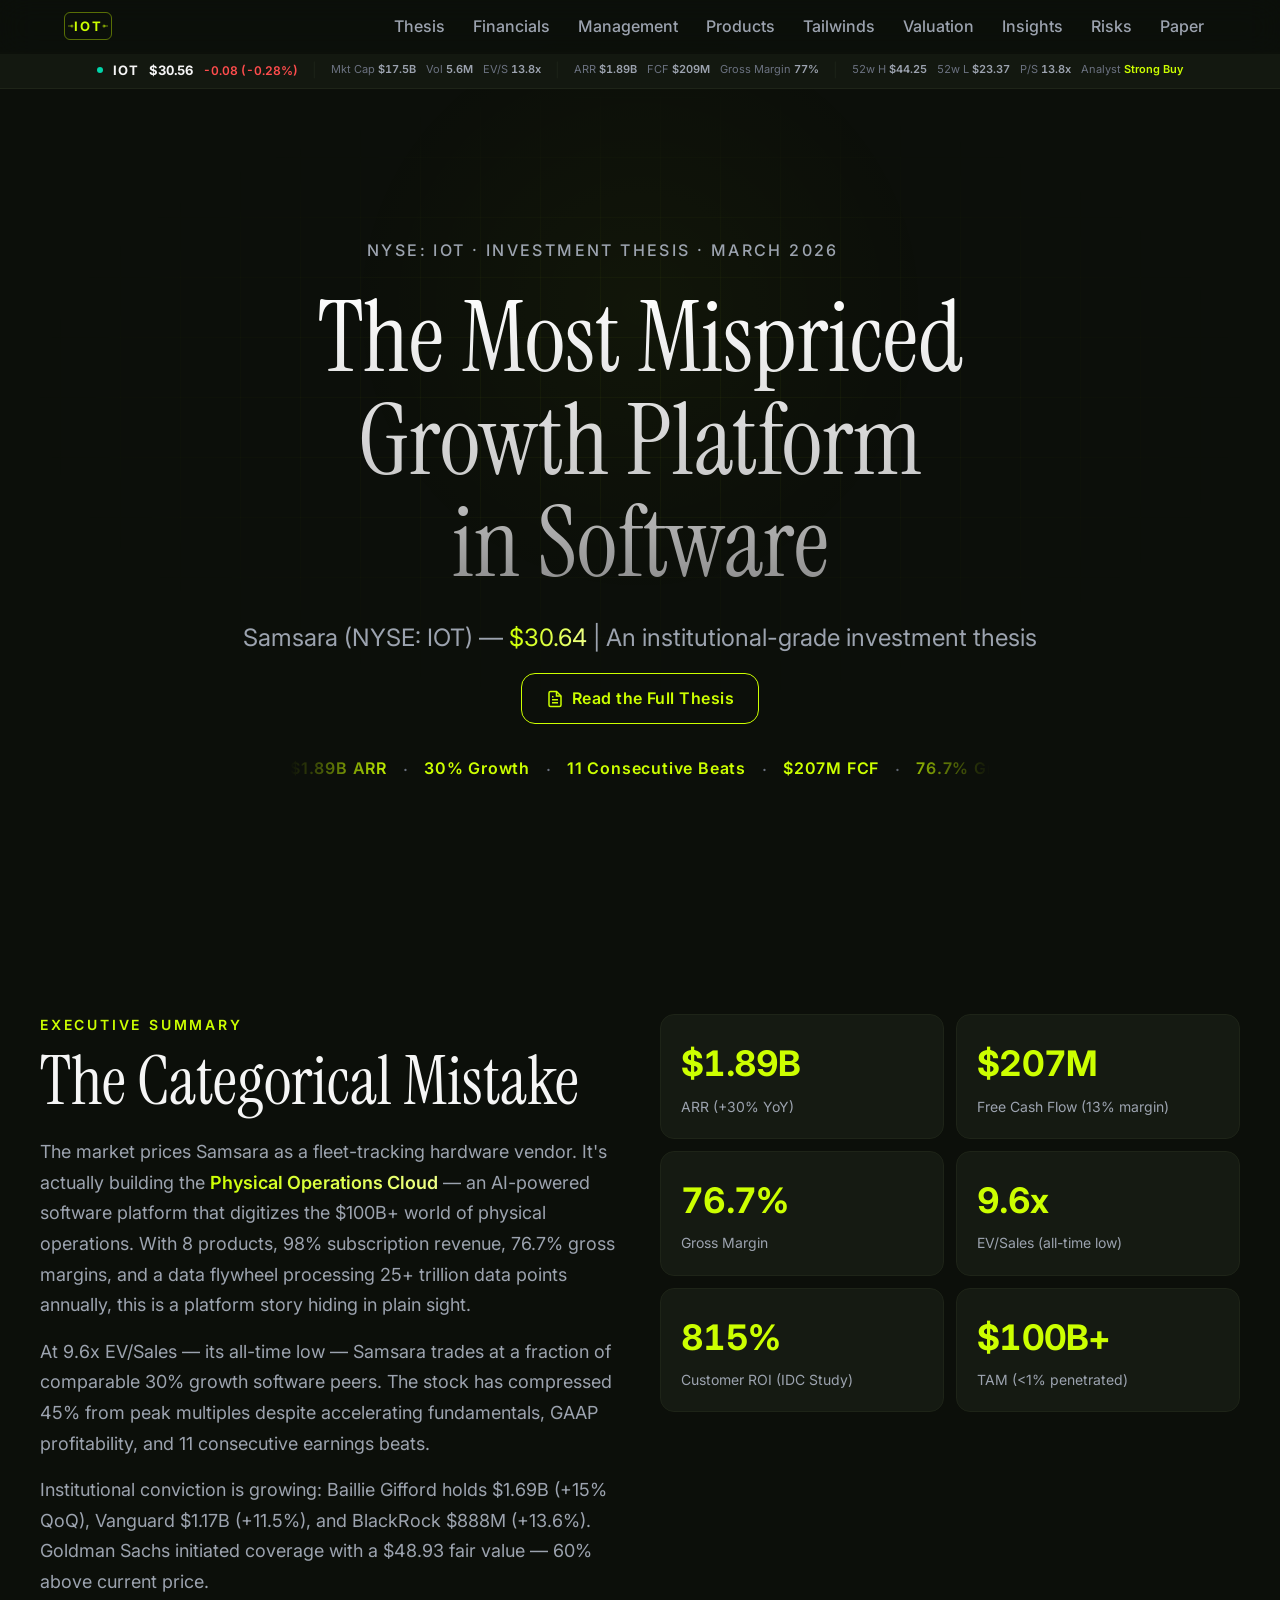
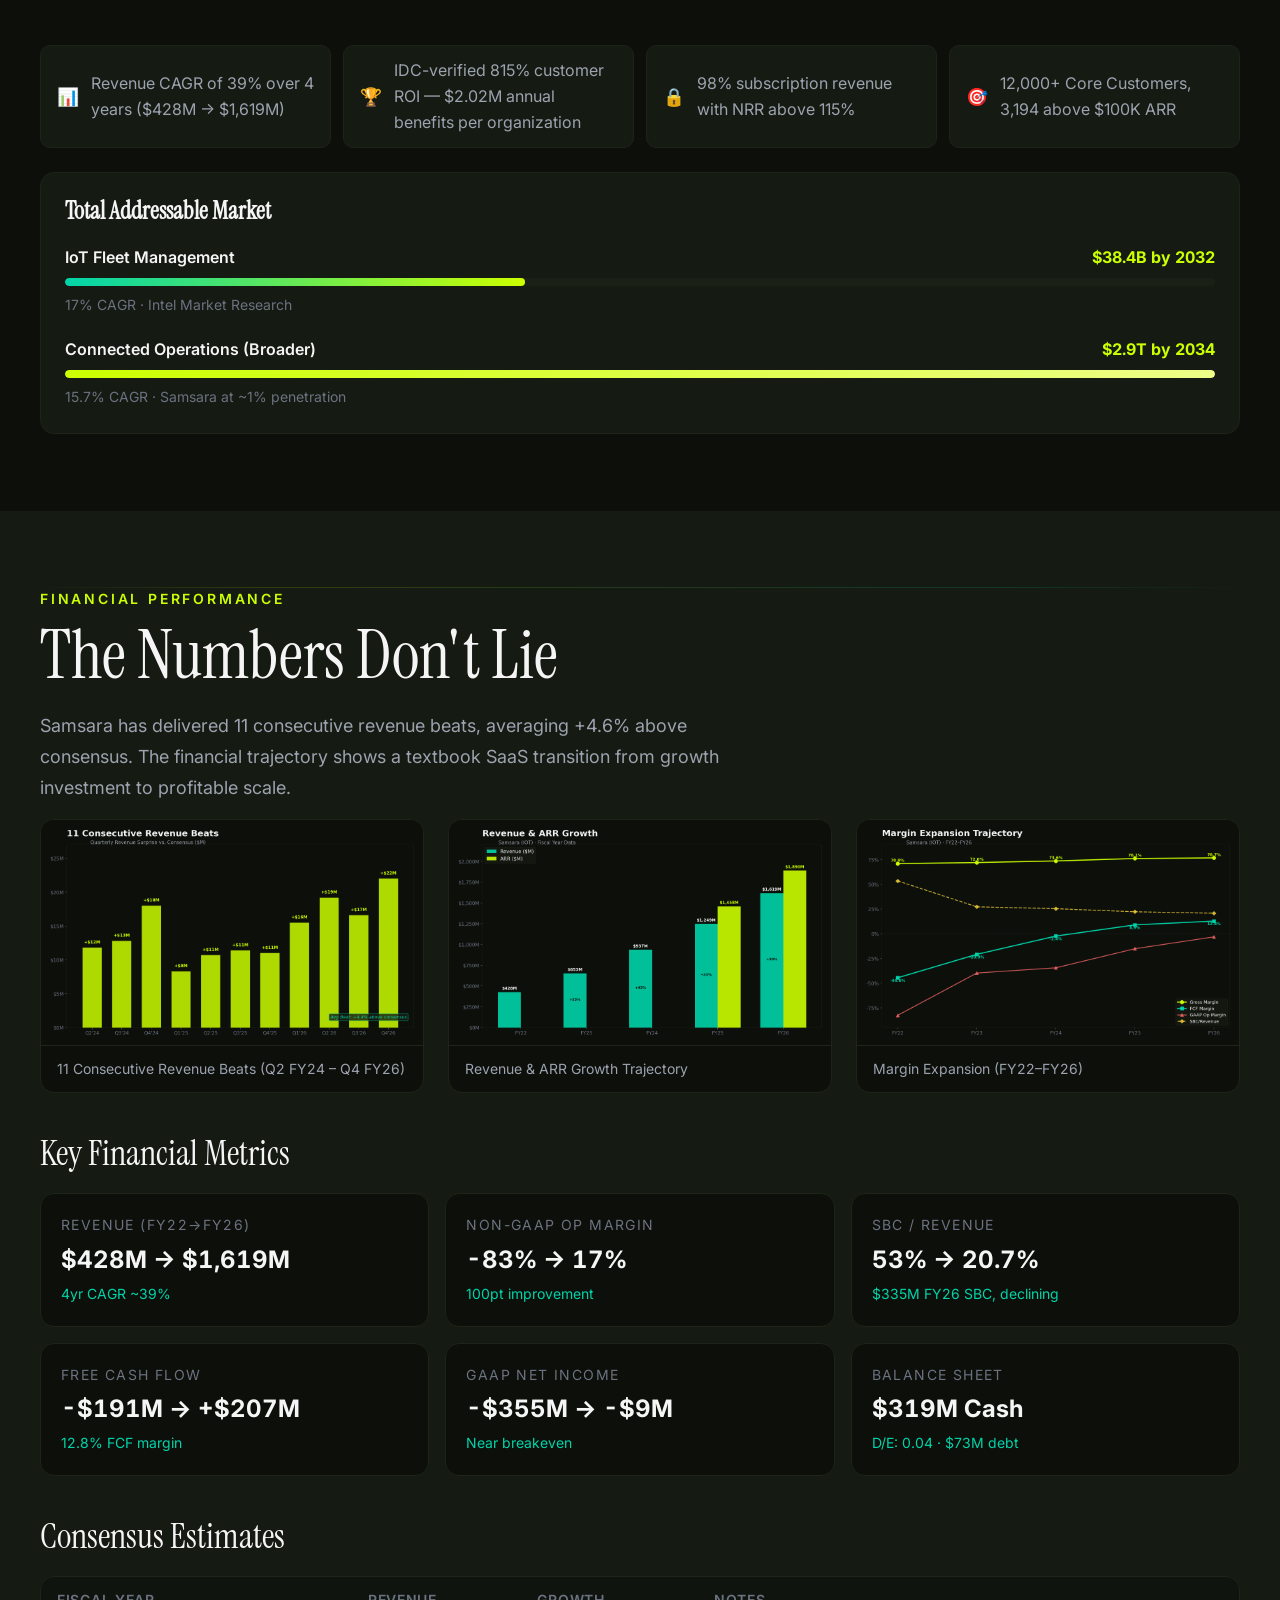
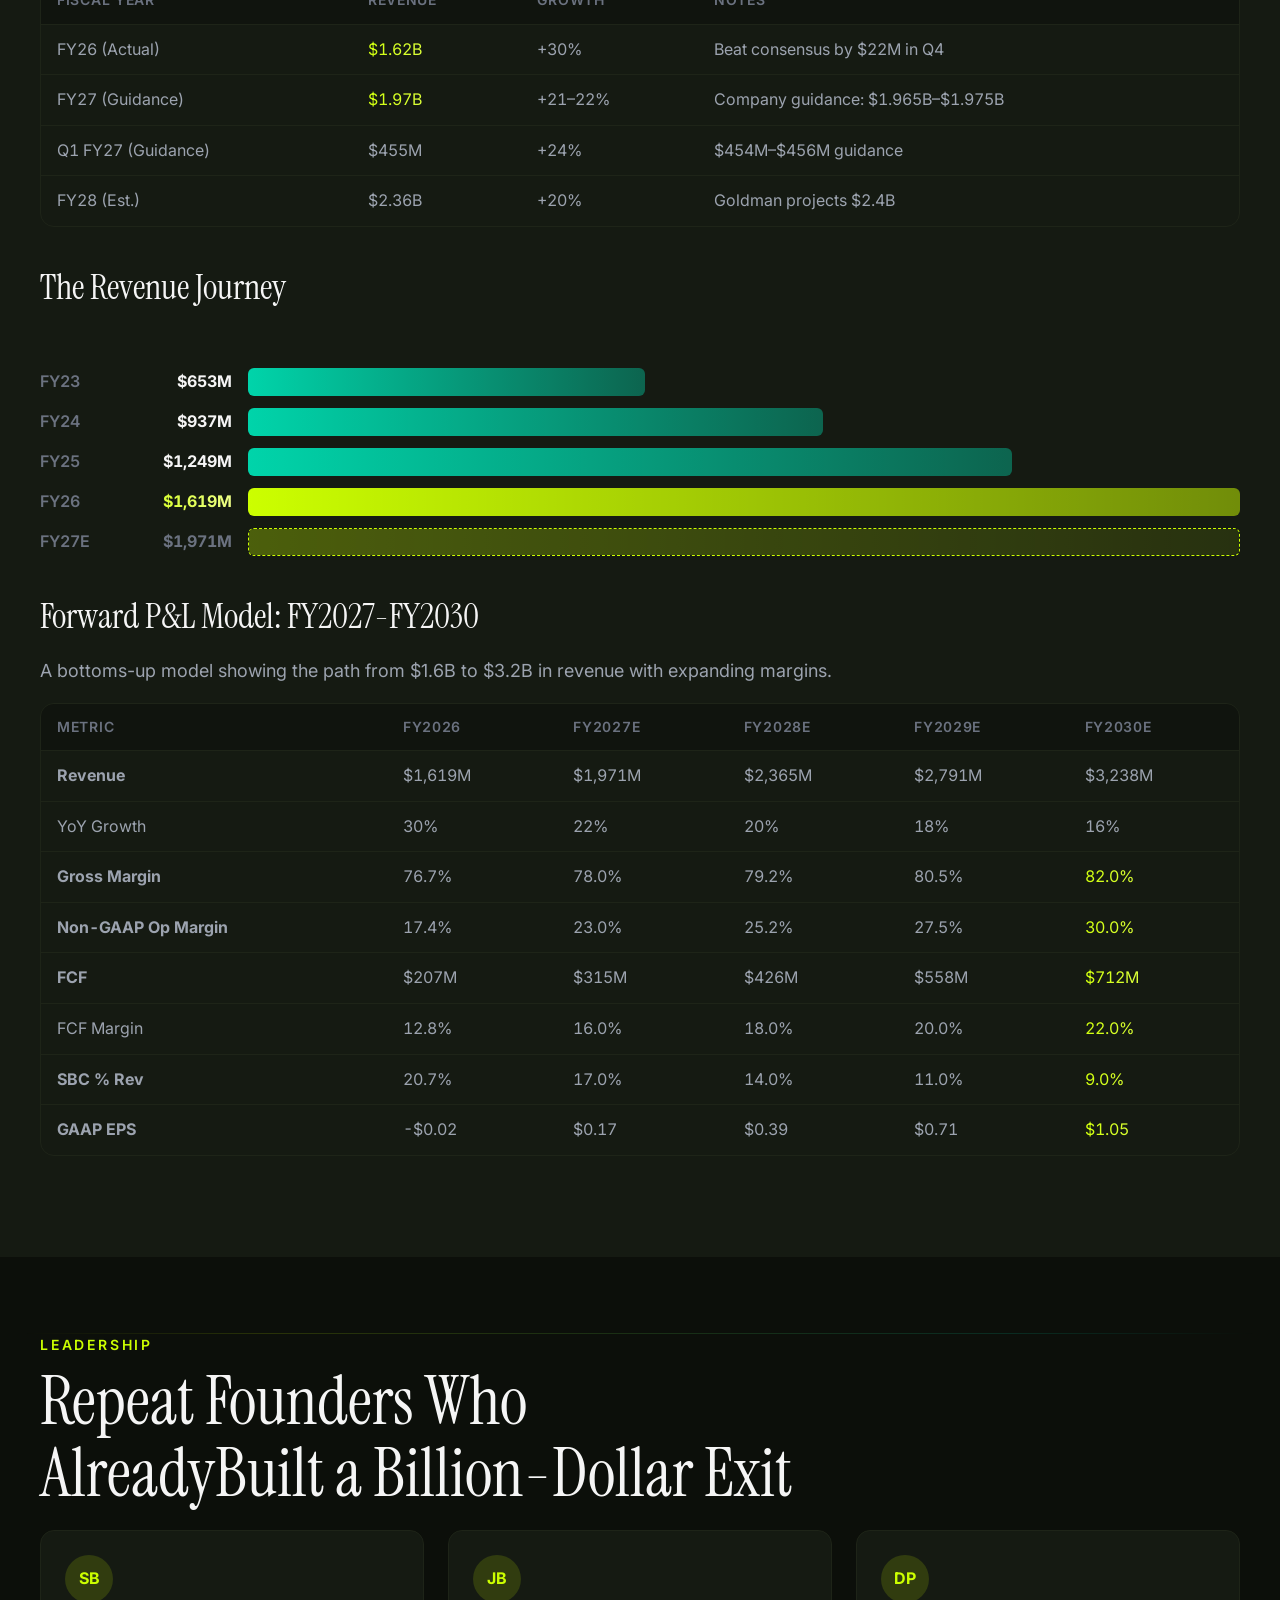
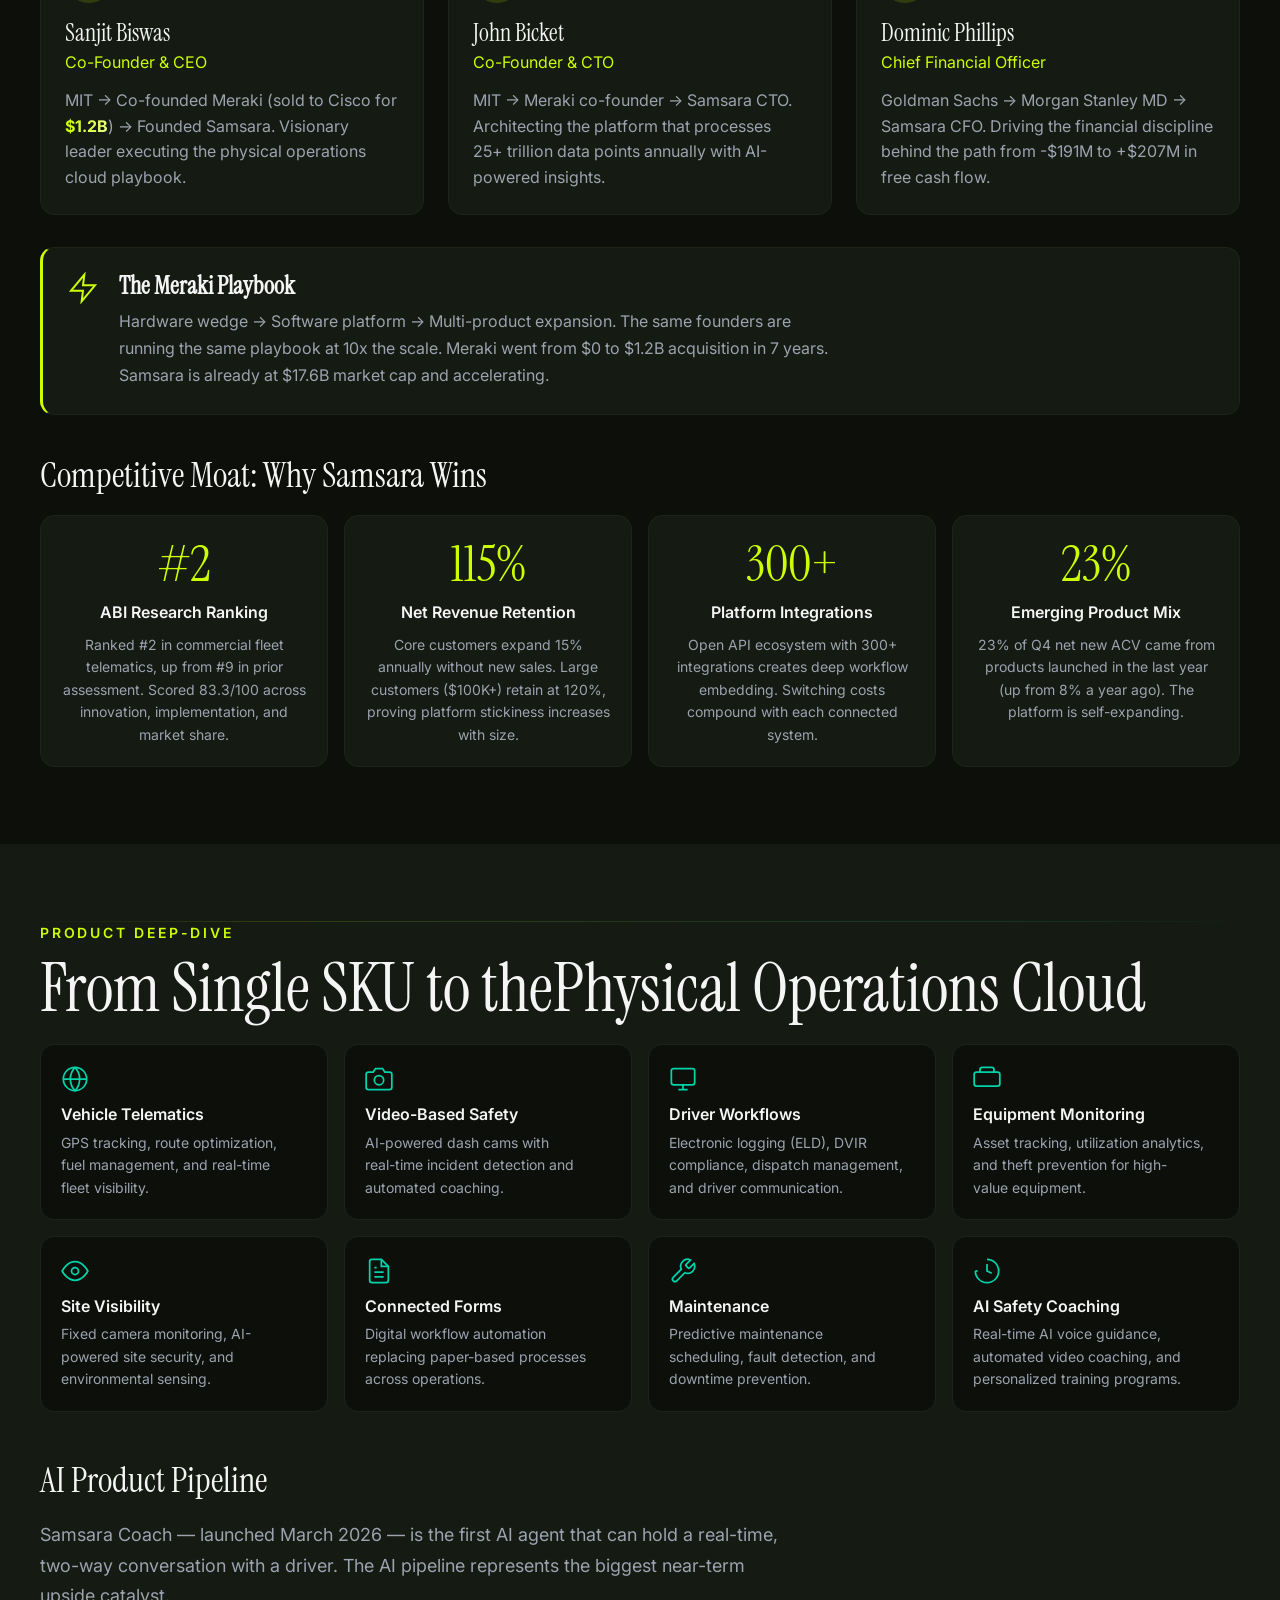
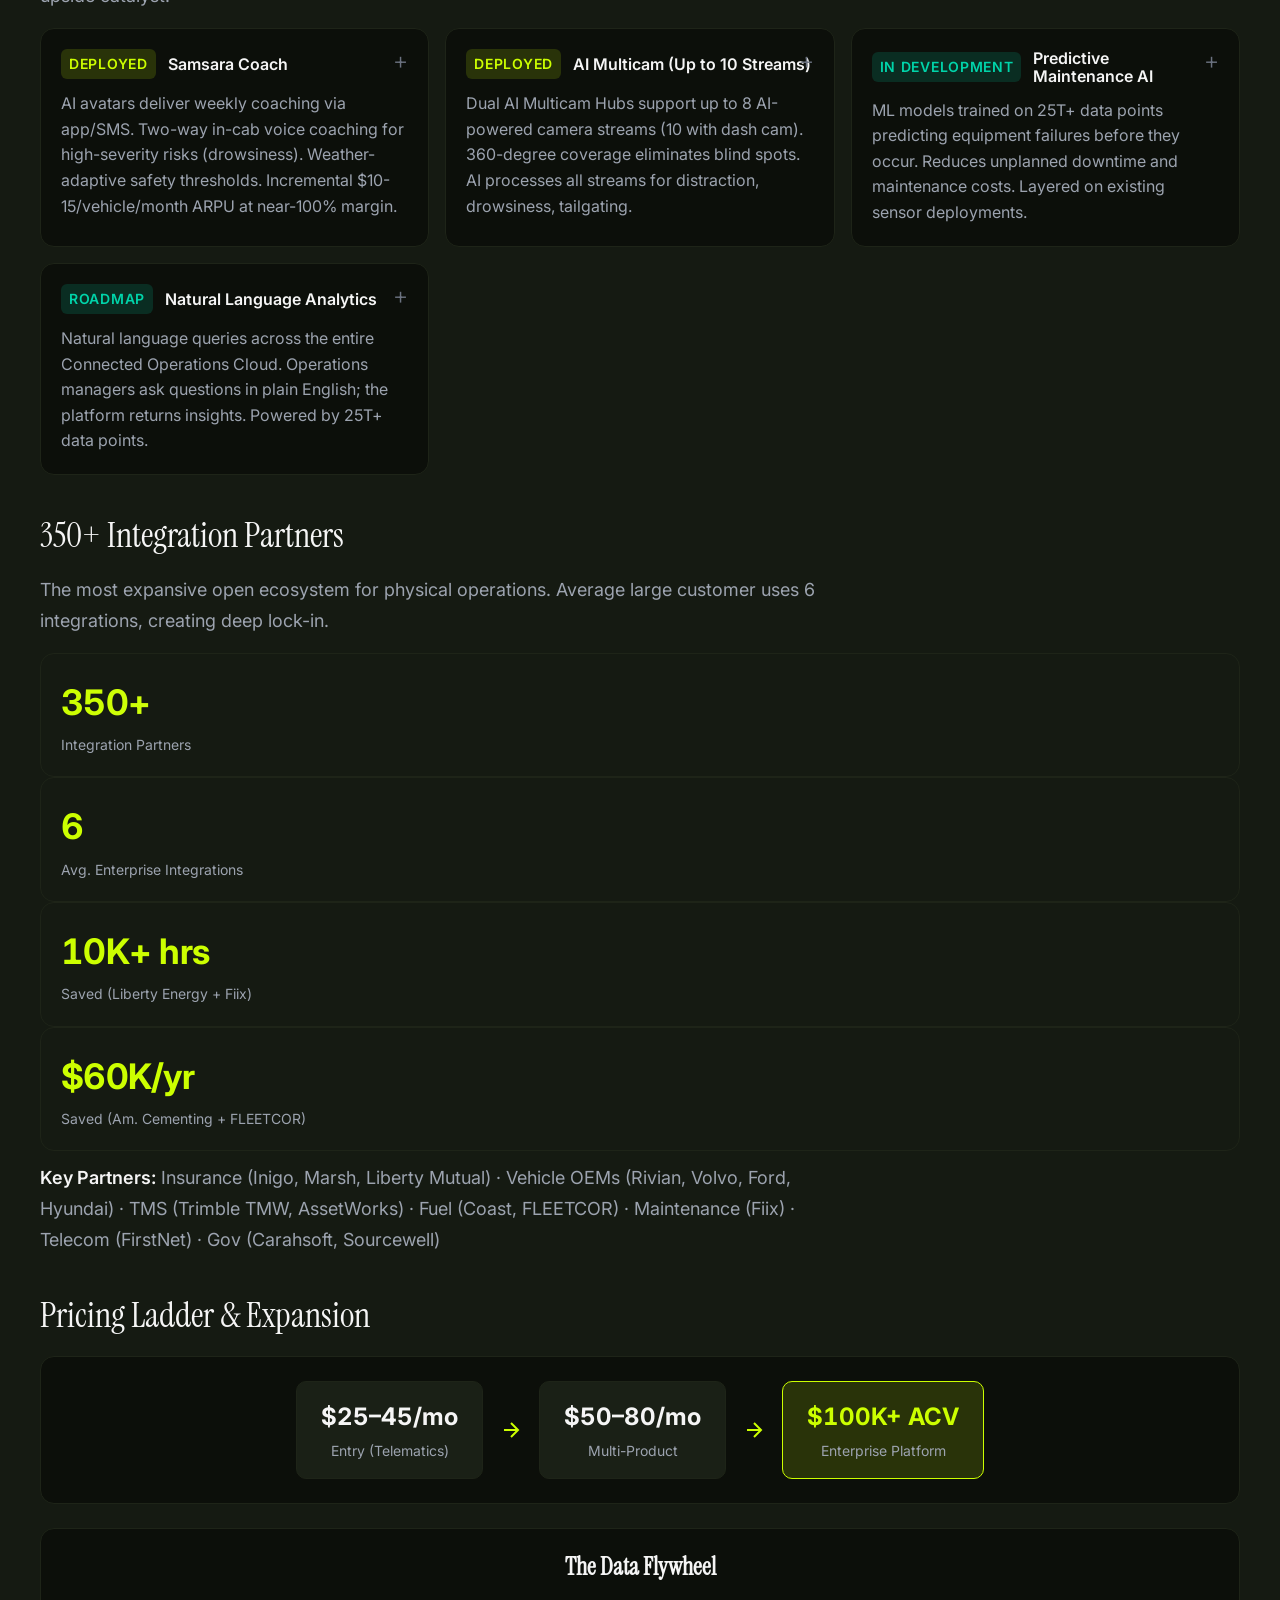
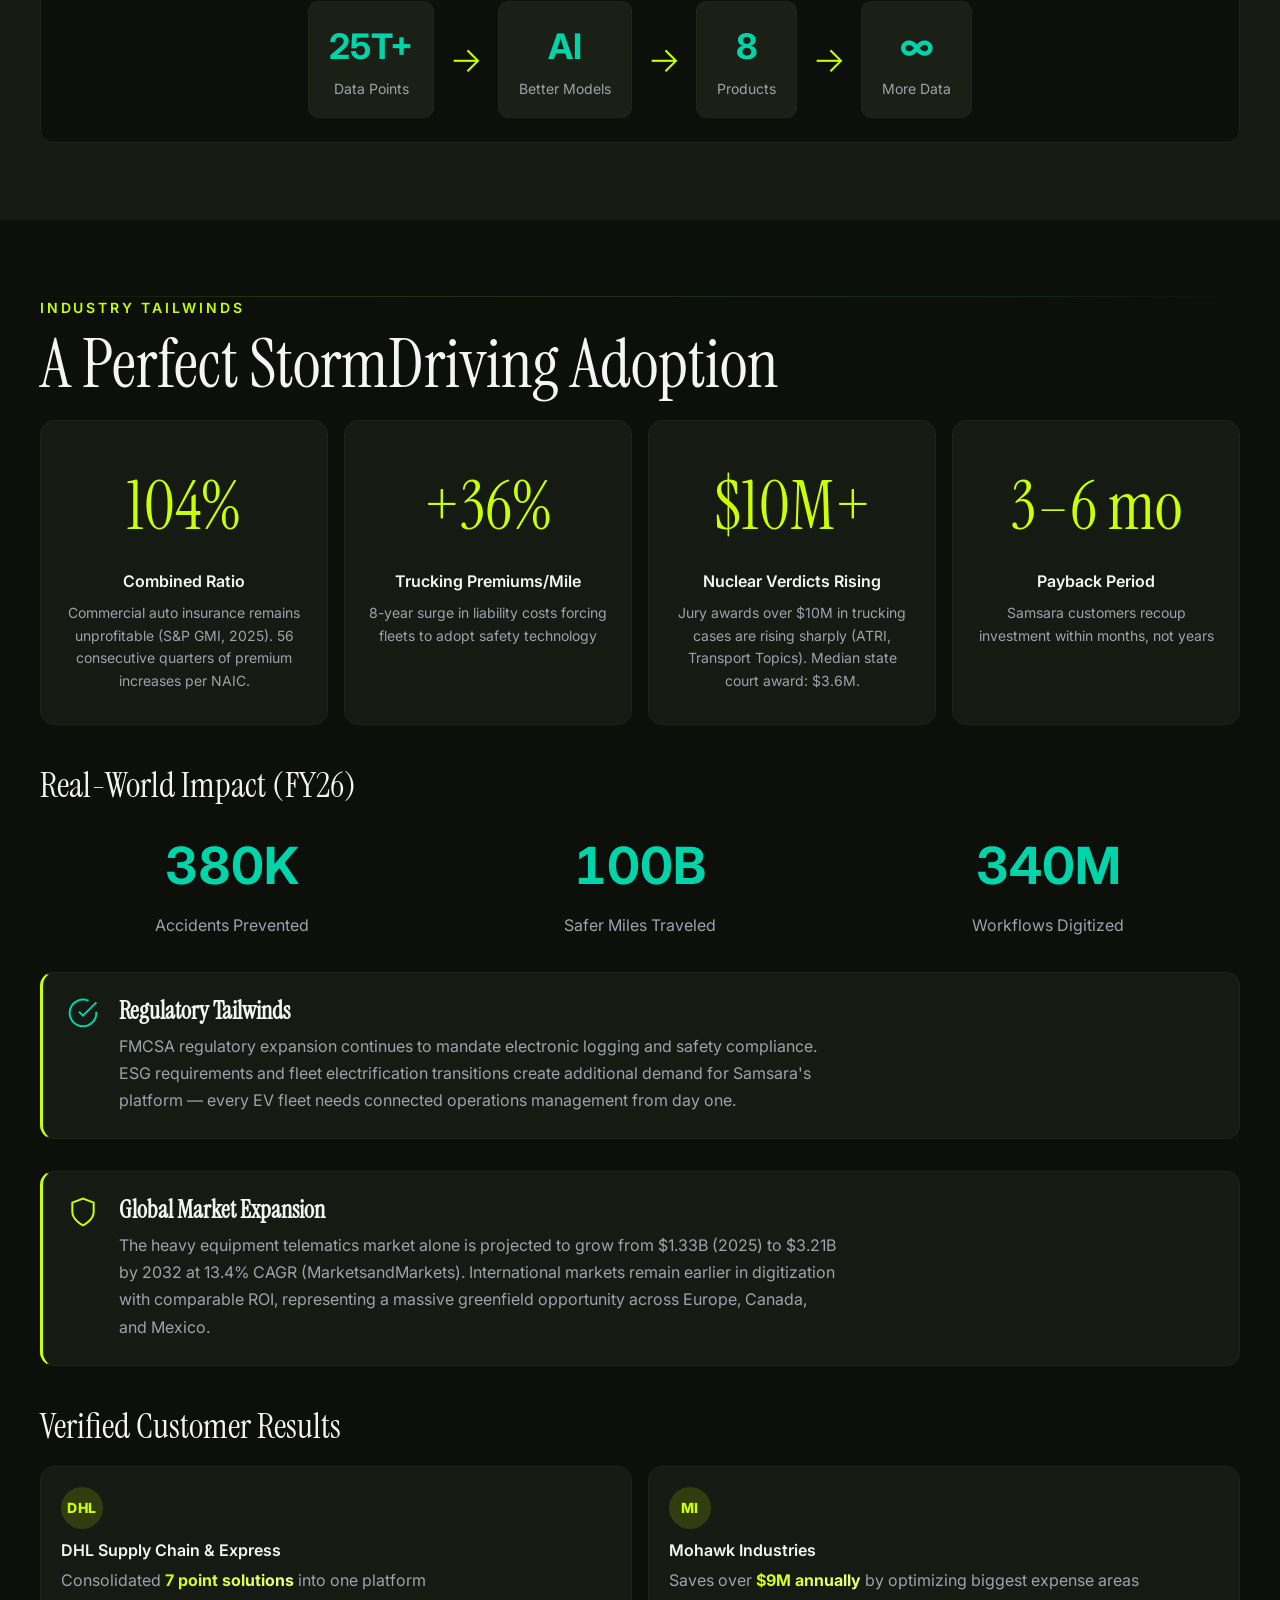
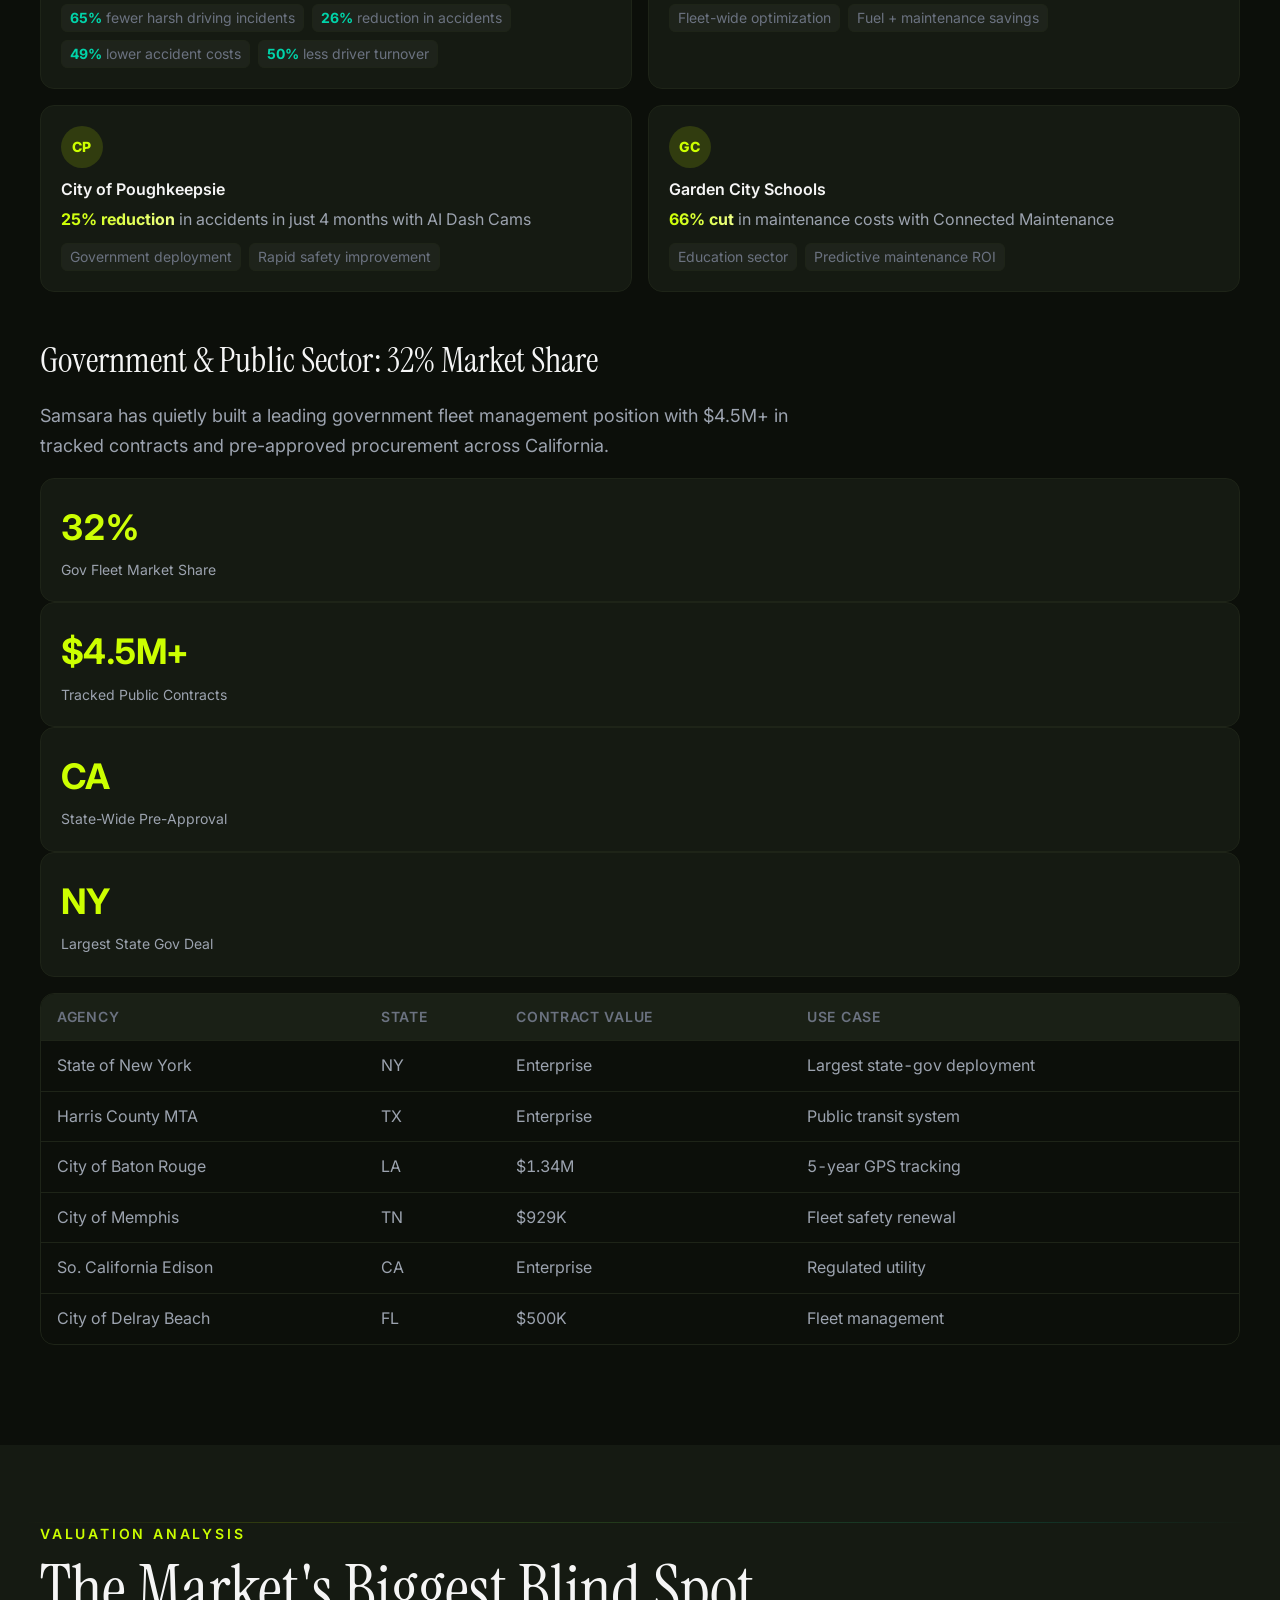
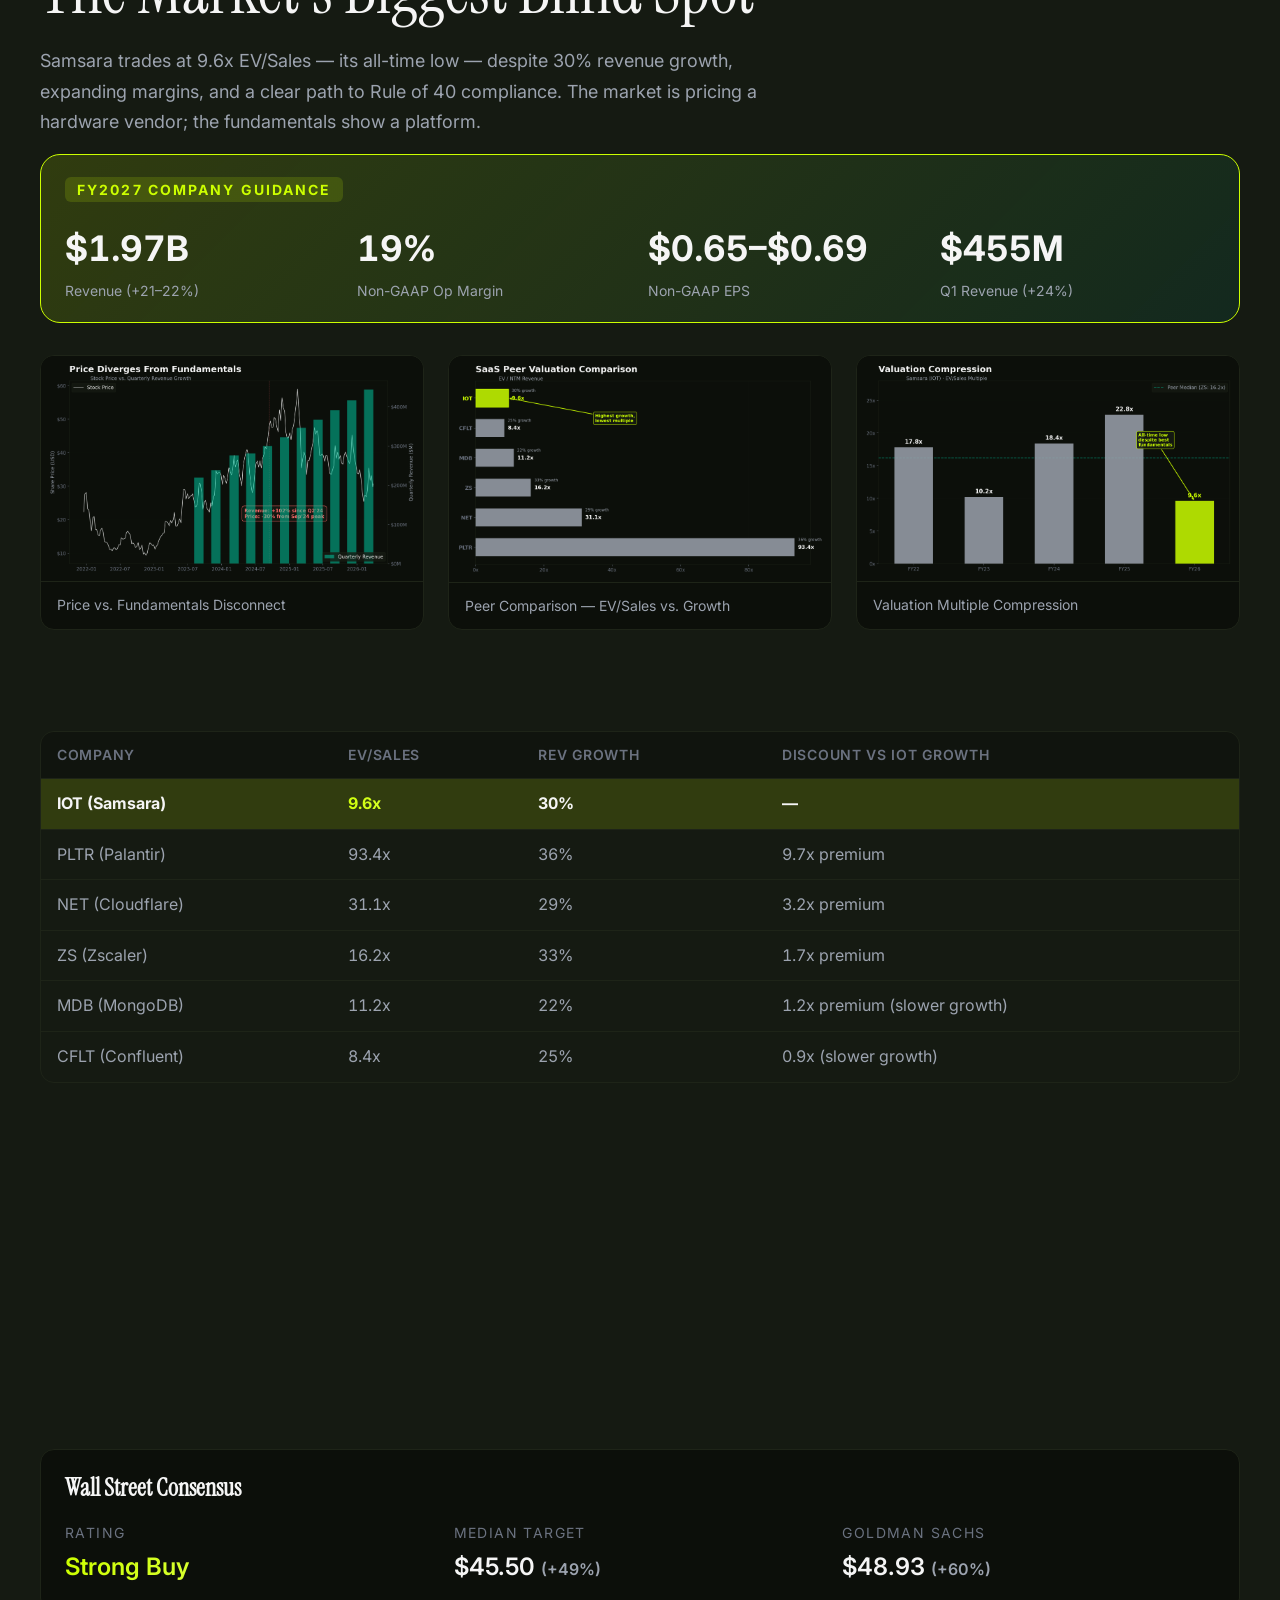
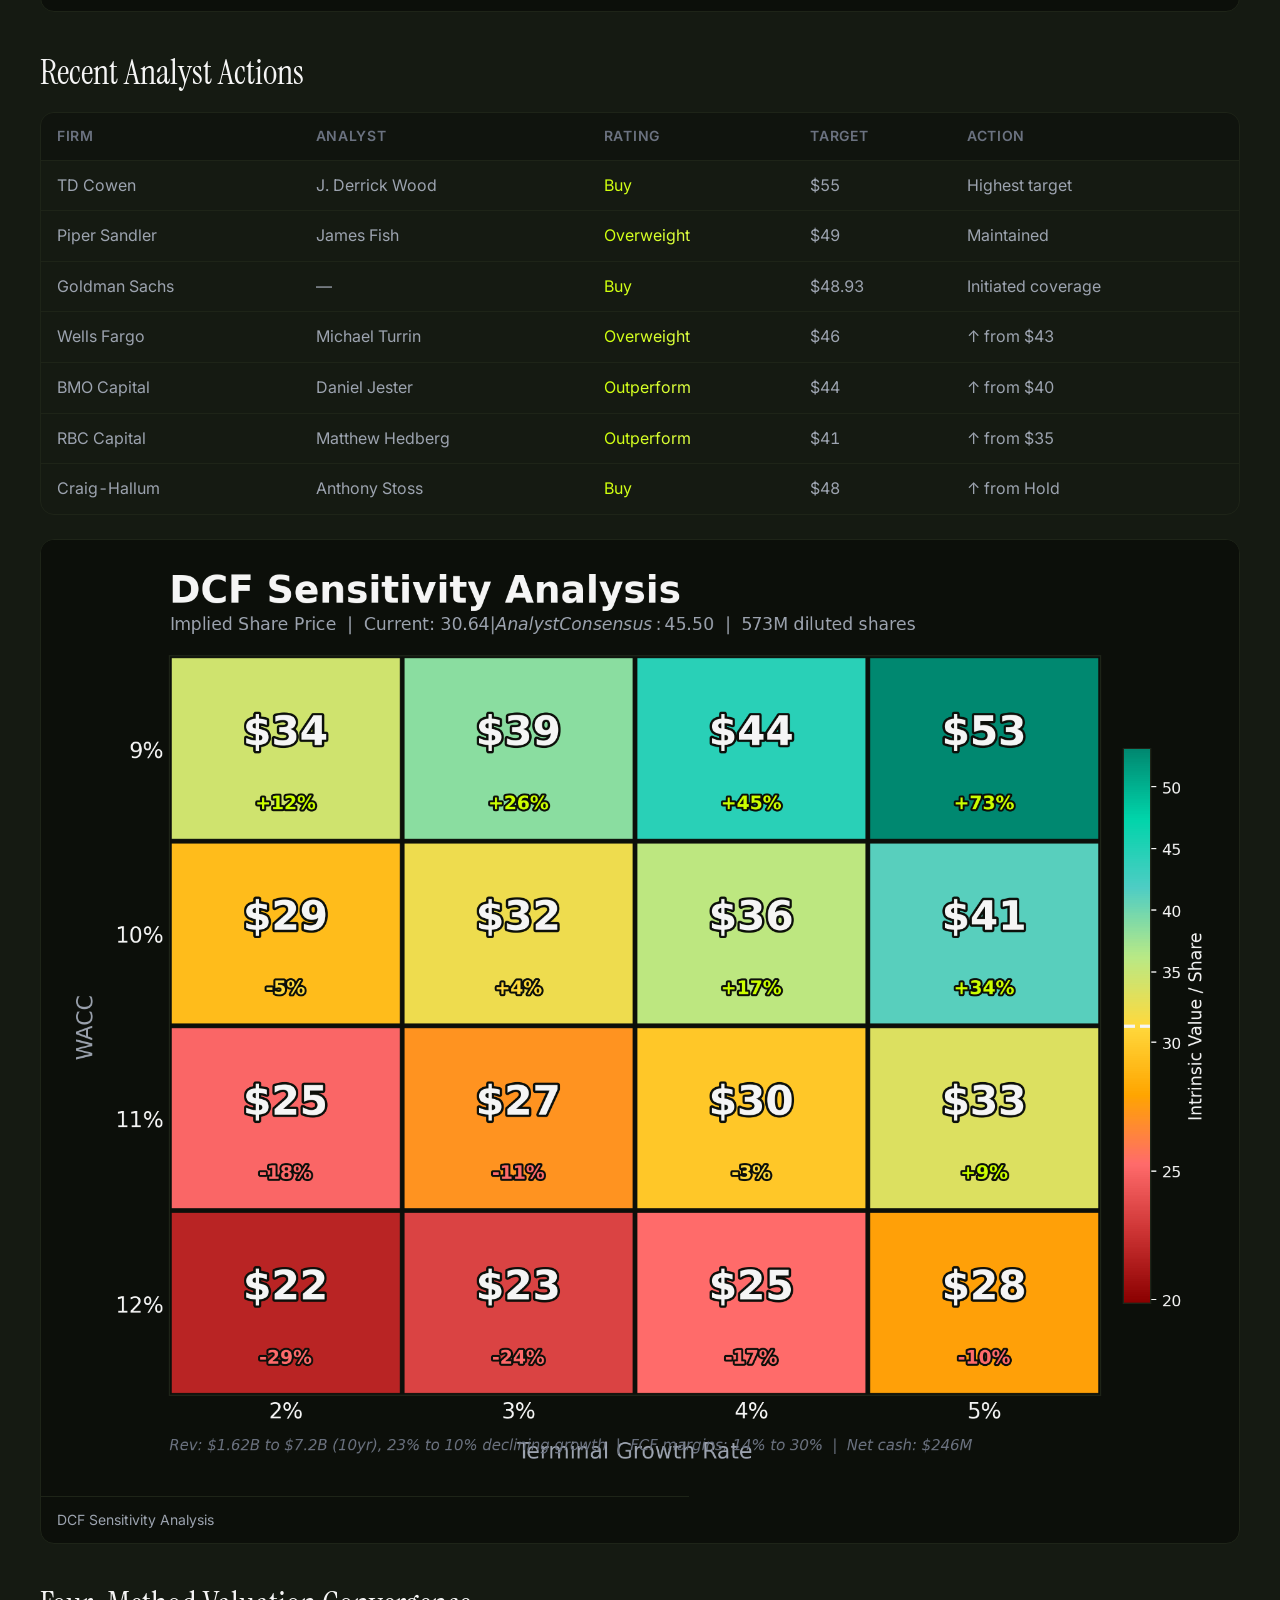
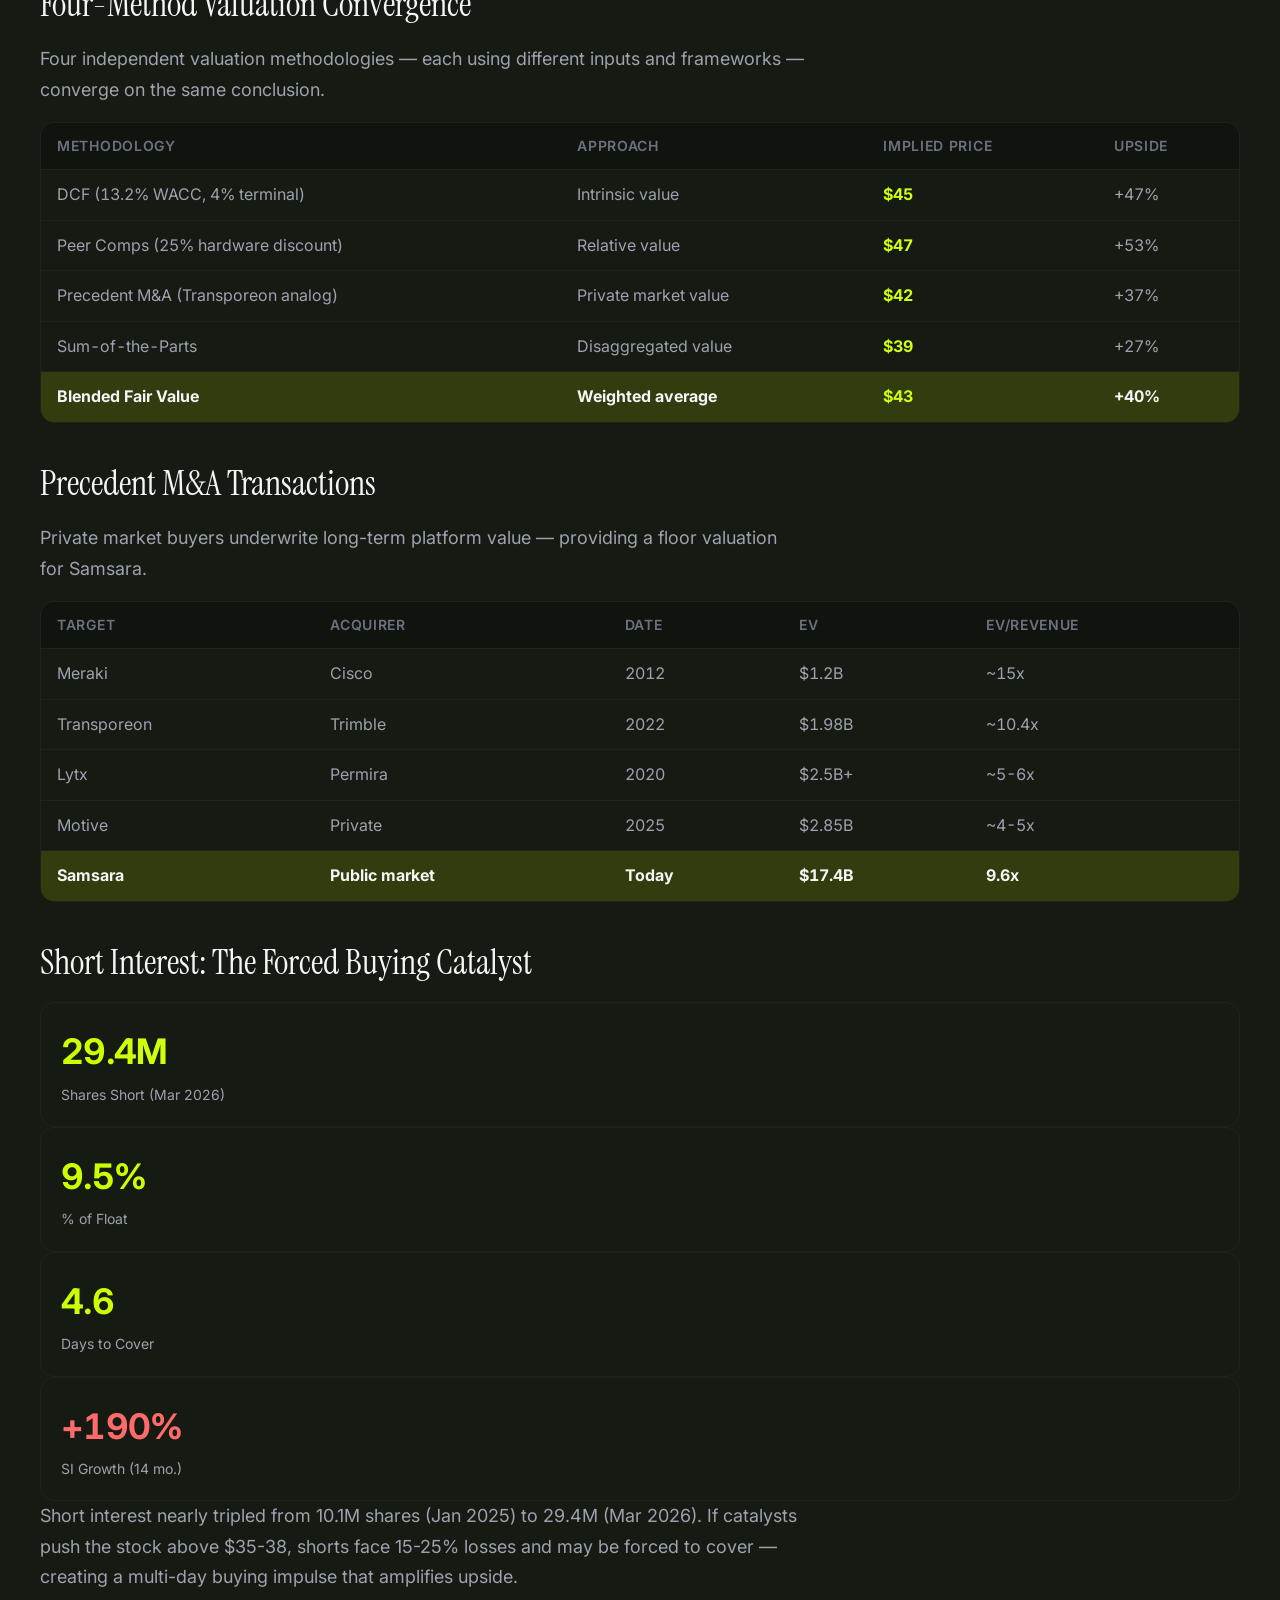
==== commit 88788861: "Massive expansion: forward P&L model, short interest analysis, Motive legal saga, gov/public sector " ====
--- a/index.html
+++ b/index.html
@@ -364,6 +364,89 @@
             <div class="journey-bar journey-bar-est" style="--bar-width: 100%"></div>
           </div>
         </div>
+
+        <h3 class="subsection-title">Forward P&amp;L Model: FY2027-FY2030</h3>
+        <p class="body-text">A bottoms-up model showing the path from $1.6B to $3.2B in revenue with expanding margins.</p>
+        <div class="table-wrapper">
+          <table class="data-table">
+            <thead>
+              <tr>
+                <th>Metric</th>
+                <th>FY2026</th>
+                <th>FY2027E</th>
+                <th>FY2028E</th>
+                <th>FY2029E</th>
+                <th>FY2030E</th>
+              </tr>
+            </thead>
+            <tbody>
+              <tr>
+                <td><strong>Revenue</strong></td>
+                <td>$1,619M</td>
+                <td>$1,971M</td>
+                <td>$2,365M</td>
+                <td>$2,791M</td>
+                <td>$3,238M</td>
+              </tr>
+              <tr>
+                <td>YoY Growth</td>
+                <td>30%</td>
+                <td>22%</td>
+                <td>20%</td>
+                <td>18%</td>
+                <td>16%</td>
+              </tr>
+              <tr>
+                <td><strong>Gross Margin</strong></td>
+                <td>76.7%</td>
+                <td>78.0%</td>
+                <td>79.2%</td>
+                <td>80.5%</td>
+                <td class="text-accent">82.0%</td>
+              </tr>
+              <tr>
+                <td><strong>Non-GAAP Op Margin</strong></td>
+                <td>17.4%</td>
+                <td>23.0%</td>
+                <td>25.2%</td>
+                <td>27.5%</td>
+                <td class="text-accent">30.0%</td>
+              </tr>
+              <tr>
+                <td><strong>FCF</strong></td>
+                <td>$207M</td>
+                <td>$315M</td>
+                <td>$426M</td>
+                <td>$558M</td>
+                <td class="text-accent">$712M</td>
+              </tr>
+              <tr>
+                <td>FCF Margin</td>
+                <td>12.8%</td>
+                <td>16.0%</td>
+                <td>18.0%</td>
+                <td>20.0%</td>
+                <td class="text-accent">22.0%</td>
+              </tr>
+              <tr>
+                <td><strong>SBC % Rev</strong></td>
+                <td>20.7%</td>
+                <td>17.0%</td>
+                <td>14.0%</td>
+                <td>11.0%</td>
+                <td class="text-accent">9.0%</td>
+              </tr>
+              <tr>
+                <td><strong>GAAP EPS</strong></td>
+                <td>-$0.02</td>
+                <td>$0.17</td>
+                <td>$0.39</td>
+                <td>$0.71</td>
+                <td class="text-accent">$1.05</td>
+              </tr>
+            </tbody>
+          </table>
+        </div>
       </div>
     </section>
 
@@ -494,6 +577,61 @@
             <p class="product-desc">Real-time AI voice guidance, automated video coaching, and personalized training programs.</p>
           </article>
         </div>
+
+        <h3 class="subsection-title" style="margin-top:var(--space-12)">AI Product Pipeline</h3>
+        <p class="body-text">Samsara Coach — launched March 2026 — is the first AI agent that can hold a real-time, two-way conversation with a driver. The AI pipeline represents the biggest near-term upside catalyst.</p>
+        <div class="risk-grid">
+          <article class="risk-card" data-animate>
+            <div class="risk-header">
+              <span class="risk-severity" style="background:rgba(204,255,0,0.15);color:#CCFF00">Deployed</span>
+              <h3 class="risk-title">Samsara Coach</h3>
+            </div>
+            <p class="risk-desc">AI avatars deliver weekly coaching via app/SMS. Two-way in-cab voice coaching for high-severity risks (drowsiness). Weather-adaptive safety thresholds. Incremental $10-15/vehicle/month ARPU at near-100% margin.</p>
+          </article>
+          <article class="risk-card" data-animate>
+            <div class="risk-header">
+              <span class="risk-severity" style="background:rgba(204,255,0,0.15);color:#CCFF00">Deployed</span>
+              <h3 class="risk-title">AI Multicam (Up to 10 Streams)</h3>
+            </div>
+            <p class="risk-desc">Dual AI Multicam Hubs support up to 8 AI-powered camera streams (10 with dash cam). 360-degree coverage eliminates blind spots. AI processes all streams for distraction, drowsiness, tailgating.</p>
+          </article>
+          <article class="risk-card" data-animate>
+            <div class="risk-header">
+              <span class="risk-severity" style="background:rgba(0,212,170,0.15);color:#00D4AA">In Development</span>
+              <h3 class="risk-title">Predictive Maintenance AI</h3>
+            </div>
+            <p class="risk-desc">ML models trained on 25T+ data points predicting equipment failures before they occur. Reduces unplanned downtime and maintenance costs. Layered on existing sensor deployments.</p>
+          </article>
+          <article class="risk-card" data-animate>
+            <div class="risk-header">
+              <span class="risk-severity" style="background:rgba(0,212,170,0.15);color:#00D4AA">Roadmap</span>
+              <h3 class="risk-title">Natural Language Analytics</h3>
+            </div>
+            <p class="risk-desc">Natural language queries across the entire Connected Operations Cloud. Operations managers ask questions in plain English; the platform returns insights. Powered by 25T+ data points.</p>
+          </article>
+        </div>
+
+        <h3 class="subsection-title" style="margin-top:var(--space-10)">350+ Integration Partners</h3>
+        <p class="body-text">The most expansive open ecosystem for physical operations. Average large customer uses 6 integrations, creating deep lock-in.</p>
+        <div class="kpi-grid" data-animate>
+          <div class="kpi-card">
+            <span class="kpi-value text-accent">350+</span>
+            <span class="kpi-label">Integration Partners</span>
+          </div>
+          <div class="kpi-card">
+            <span class="kpi-value">6</span>
+            <span class="kpi-label">Avg. Enterprise Integrations</span>
+          </div>
+          <div class="kpi-card">
+            <span class="kpi-value">10K+ hrs</span>
+            <span class="kpi-label">Saved (Liberty Energy + Fiix)</span>
+          </div>
+          <div class="kpi-card">
+            <span class="kpi-value">$60K/yr</span>
+            <span class="kpi-label">Saved (Am. Cementing + FLEETCOR)</span>
+          </div>
+        </div>
+        <p class="body-text" style="margin-top:var(--space-3)"><strong>Key Partners:</strong> Insurance (Inigo, Marsh, Liberty Mutual) &middot; Vehicle OEMs (Rivian, Volvo, Ford, Hyundai) &middot; TMS (Trimble TMW, AssetWorks) &middot; Fuel (Coast, FLEETCOR) &middot; Maintenance (Fiix) &middot; Telecom (FirstNet) &middot; Gov (Carahsoft, Sourcewell)</p>
 
         <h3 class="subsection-title">Pricing Ladder &amp; Expansion</h3>
         <div class="pricing-ladder" data-animate>
@@ -648,6 +786,47 @@
               <span class="case-stat">Predictive maintenance ROI</span>
             </div>
           </article>
+        </div>
+
+        <h3 class="subsection-title" style="margin-top:var(--space-12)">Government &amp; Public Sector: 32% Market Share</h3>
+        <p class="body-text">Samsara has quietly built a leading government fleet management position with $4.5M+ in tracked contracts and pre-approved procurement across California.</p>
+        <div class="kpi-grid" data-animate>
+          <div class="kpi-card">
+            <span class="kpi-value text-accent">32%</span>
+            <span class="kpi-label">Gov Fleet Market Share</span>
+          </div>
+          <div class="kpi-card">
+            <span class="kpi-value">$4.5M+</span>
+            <span class="kpi-label">Tracked Public Contracts</span>
+          </div>
+          <div class="kpi-card">
+            <span class="kpi-value">CA</span>
+            <span class="kpi-label">State-Wide Pre-Approval</span>
+          </div>
+          <div class="kpi-card">
+            <span class="kpi-value">NY</span>
+            <span class="kpi-label">Largest State Gov Deal</span>
+          </div>
+        </div>
+        <div class="table-wrapper" style="margin-top:var(--space-4)">
+          <table class="data-table">
+            <thead>
+              <tr>
+                <th>Agency</th>
+                <th>State</th>
+                <th>Contract Value</th>
+                <th>Use Case</th>
+              </tr>
+            </thead>
+            <tbody>
+              <tr><td>State of New York</td><td>NY</td><td>Enterprise</td><td>Largest state-gov deployment</td></tr>
+              <tr><td>Harris County MTA</td><td>TX</td><td>Enterprise</td><td>Public transit system</td></tr>
+              <tr><td>City of Baton Rouge</td><td>LA</td><td>$1.34M</td><td>5-year GPS tracking</td></tr>
+              <tr><td>City of Memphis</td><td>TN</td><td>$929K</td><td>Fleet safety renewal</td></tr>
+              <tr><td>So. California Edison</td><td>CA</td><td>Enterprise</td><td>Regulated utility</td></tr>
+              <tr><td>City of Delray Beach</td><td>FL</td><td>$500K</td><td>Fleet management</td></tr>
+            </tbody>
+          </table>
         </div>
       </div>
     </section>
@@ -969,6 +1148,80 @@
             </tbody>
           </table>
         </div>
+
+        <h3 class="subsection-title" style="margin-top:var(--space-10)">Short Interest: The Forced Buying Catalyst</h3>
+        <div class="kpi-grid" data-animate>
+          <div class="kpi-card">
+            <span class="kpi-value text-accent">29.4M</span>
+            <span class="kpi-label">Shares Short (Mar 2026)</span>
+          </div>
+          <div class="kpi-card">
+            <span class="kpi-value">9.5%</span>
+            <span class="kpi-label">% of Float</span>
+          </div>
+          <div class="kpi-card">
+            <span class="kpi-value">4.6</span>
+            <span class="kpi-label">Days to Cover</span>
+          </div>
+          <div class="kpi-card">
+            <span class="kpi-value" style="color:#FF6B6B">+190%</span>
+            <span class="kpi-label">SI Growth (14 mo.)</span>
+          </div>
+        </div>
+        <p class="body-text">Short interest nearly tripled from 10.1M shares (Jan 2025) to 29.4M (Mar 2026). If catalysts push the stock above $35-38, shorts face 15-25% losses and may be forced to cover — creating a multi-day buying impulse that amplifies upside.</p>
+
+        <h3 class="subsection-title" style="margin-top:var(--space-10)">Historical SaaS Re-Rating Analogs</h3>
+        <p class="body-text">SaaS companies crossing from GAAP losses to profitability while maintaining 20%+ growth see 1.5-3x multiple expansion within 12-24 months.</p>
+        <div class="table-wrapper">
+          <table class="data-table">
+            <thead>
+              <tr>
+                <th>Company</th>
+                <th>Trough Year</th>
+                <th>Trough EV/S</th>
+                <th>Growth</th>
+                <th>Re-Rating</th>
+              </tr>
+            </thead>
+            <tbody>
+              <tr>
+                <td>CrowdStrike</td>
+                <td>2022</td>
+                <td>~10x</td>
+                <td>54%</td>
+                <td>→ 25x+ (12-18mo)</td>
+              </tr>
+              <tr>
+                <td>Datadog</td>
+                <td>2022</td>
+                <td>~10x</td>
+                <td>61%</td>
+                <td>→ 20x+ (12mo)</td>
+              </tr>
+              <tr>
+                <td>Shopify</td>
+                <td>2022</td>
+                <td>~6x</td>
+                <td>22%</td>
+                <td>→ 15x+ (18mo)</td>
+              </tr>
+              <tr>
+                <td>Palantir</td>
+                <td>2022</td>
+                <td>~6x</td>
+                <td>24%</td>
+                <td>→ 90x+ (24mo)</td>
+              </tr>
+              <tr class="row-highlight">
+                <td><strong>Samsara</strong></td>
+                <td><strong>2026</strong></td>
+                <td class="text-accent"><strong>9.6x</strong></td>
+                <td><strong>30%</strong></td>
+                <td><strong>→ ?</strong></td>
+              </tr>
+            </tbody>
+          </table>
+        </div>
       </div>
     </section>
 
@@ -1200,7 +1453,7 @@
         <div class="reader-card">
           <div class="reader-meta">
             <span class="reader-badge">PDF-Style Report</span>
-            <span class="reader-pages">~25 pages · 9 charts · 18 sections</span>
+            <span class="reader-pages">~30 pages · 9 charts · 24 sections</span>
           </div>
           <div class="reader-toc">
             <h4 class="reader-toc-title">Table of Contents</h4>
@@ -1209,14 +1462,20 @@
               <li>The Categorical Mistake</li>
               <li>Financial Performance &amp; Earnings History</li>
               <li>Revenue Growth &amp; ARR Momentum</li>
+              <li>Forward P&amp;L Model: FY2027-FY2030</li>
               <li>Management Deep-Dive: Cisco Exit Pedigree</li>
               <li>Product Deep-Dive: Physical Operations Cloud</li>
+              <li>AI Product Pipeline &amp; Samsara Coach</li>
+              <li>350+ Integration Partner Ecosystem</li>
               <li>Industry Tailwinds: Insurance &amp; Regulatory</li>
+              <li>Government &amp; Public Sector (32% Market Share)</li>
               <li>The AI Data Moat</li>
               <li>Customer Case Studies &amp; ROI Analysis</li>
               <li>Institutional Validation</li>
               <li>Enhanced Valuation: Four Methodologies</li>
               <li>Precedent M&amp;A Transactions</li>
+              <li>Short Interest: The Forced Buying Catalyst</li>
+              <li>Historical SaaS Re-Rating Analogs</li>
               <li>Sum-of-the-Parts Analysis</li>
               <li>Non-Obvious Insights</li>
               <li>Catalyst Calendar (Dated)</li>
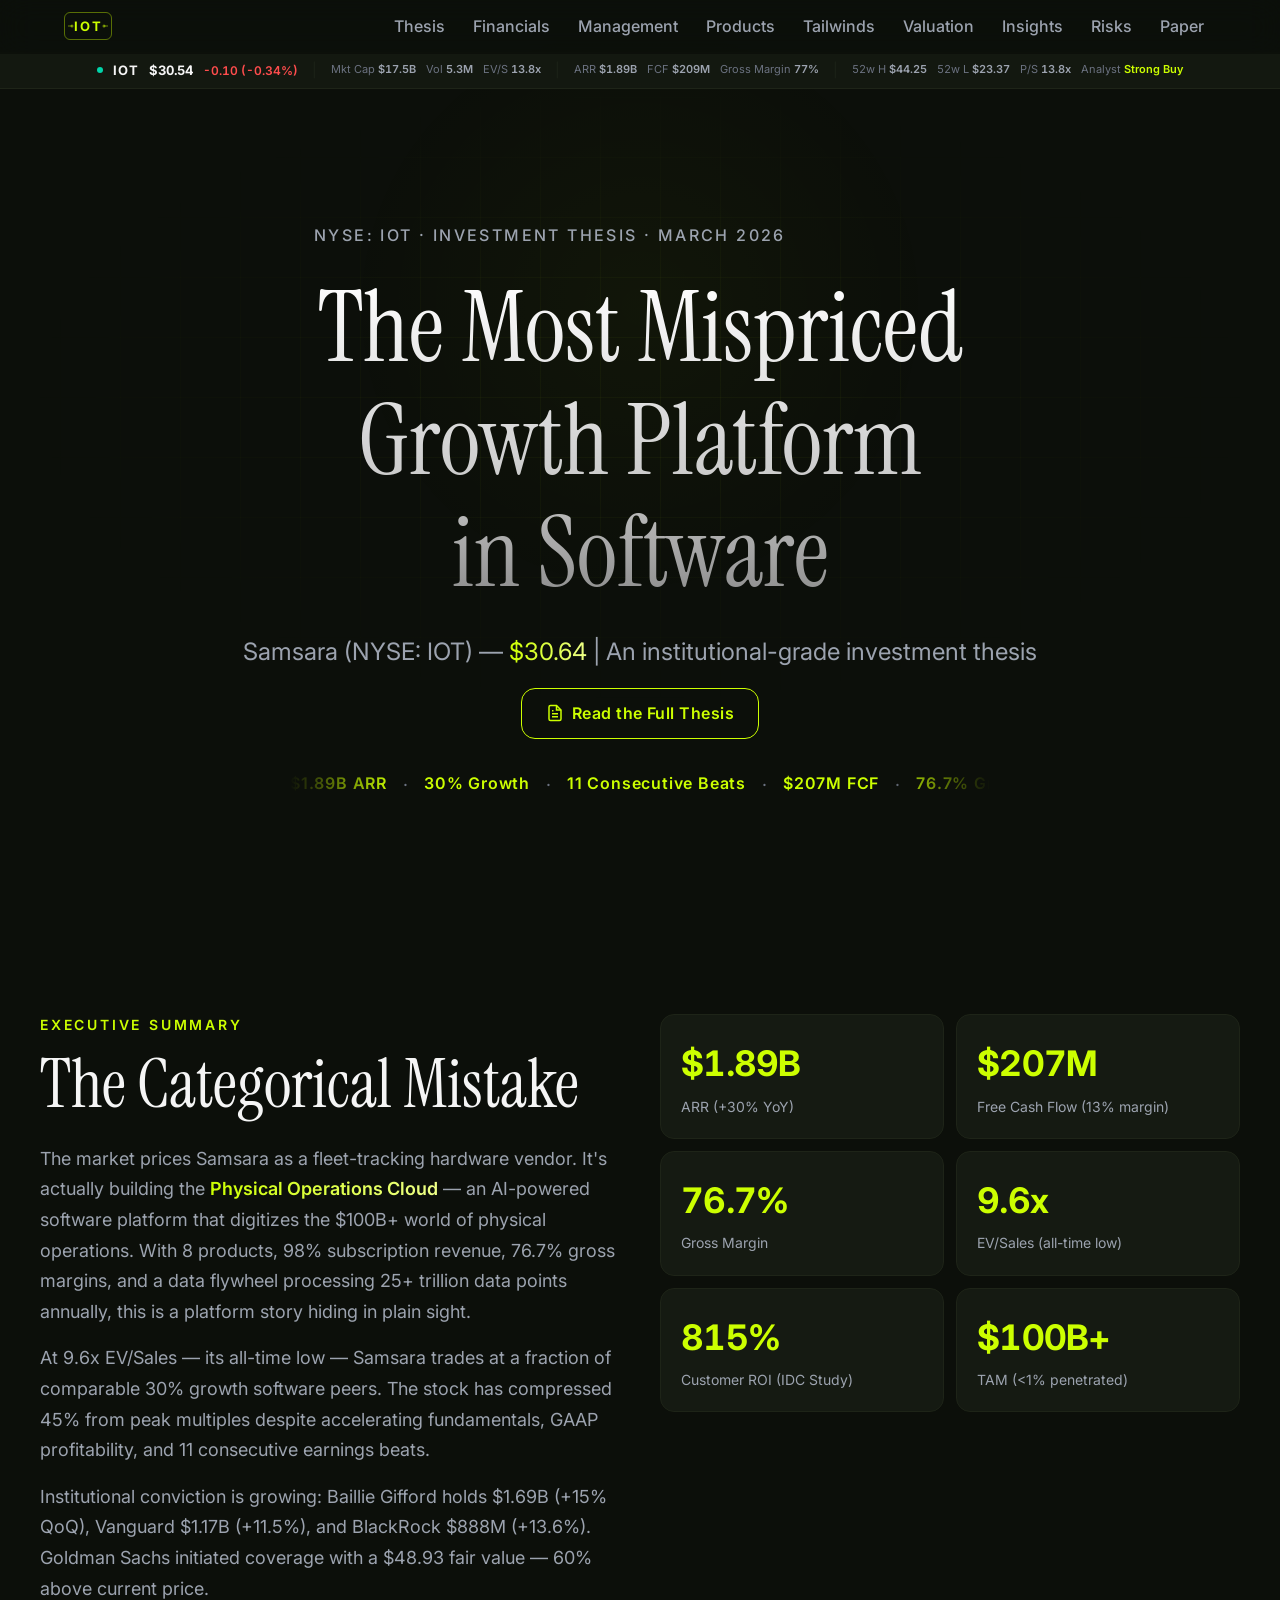
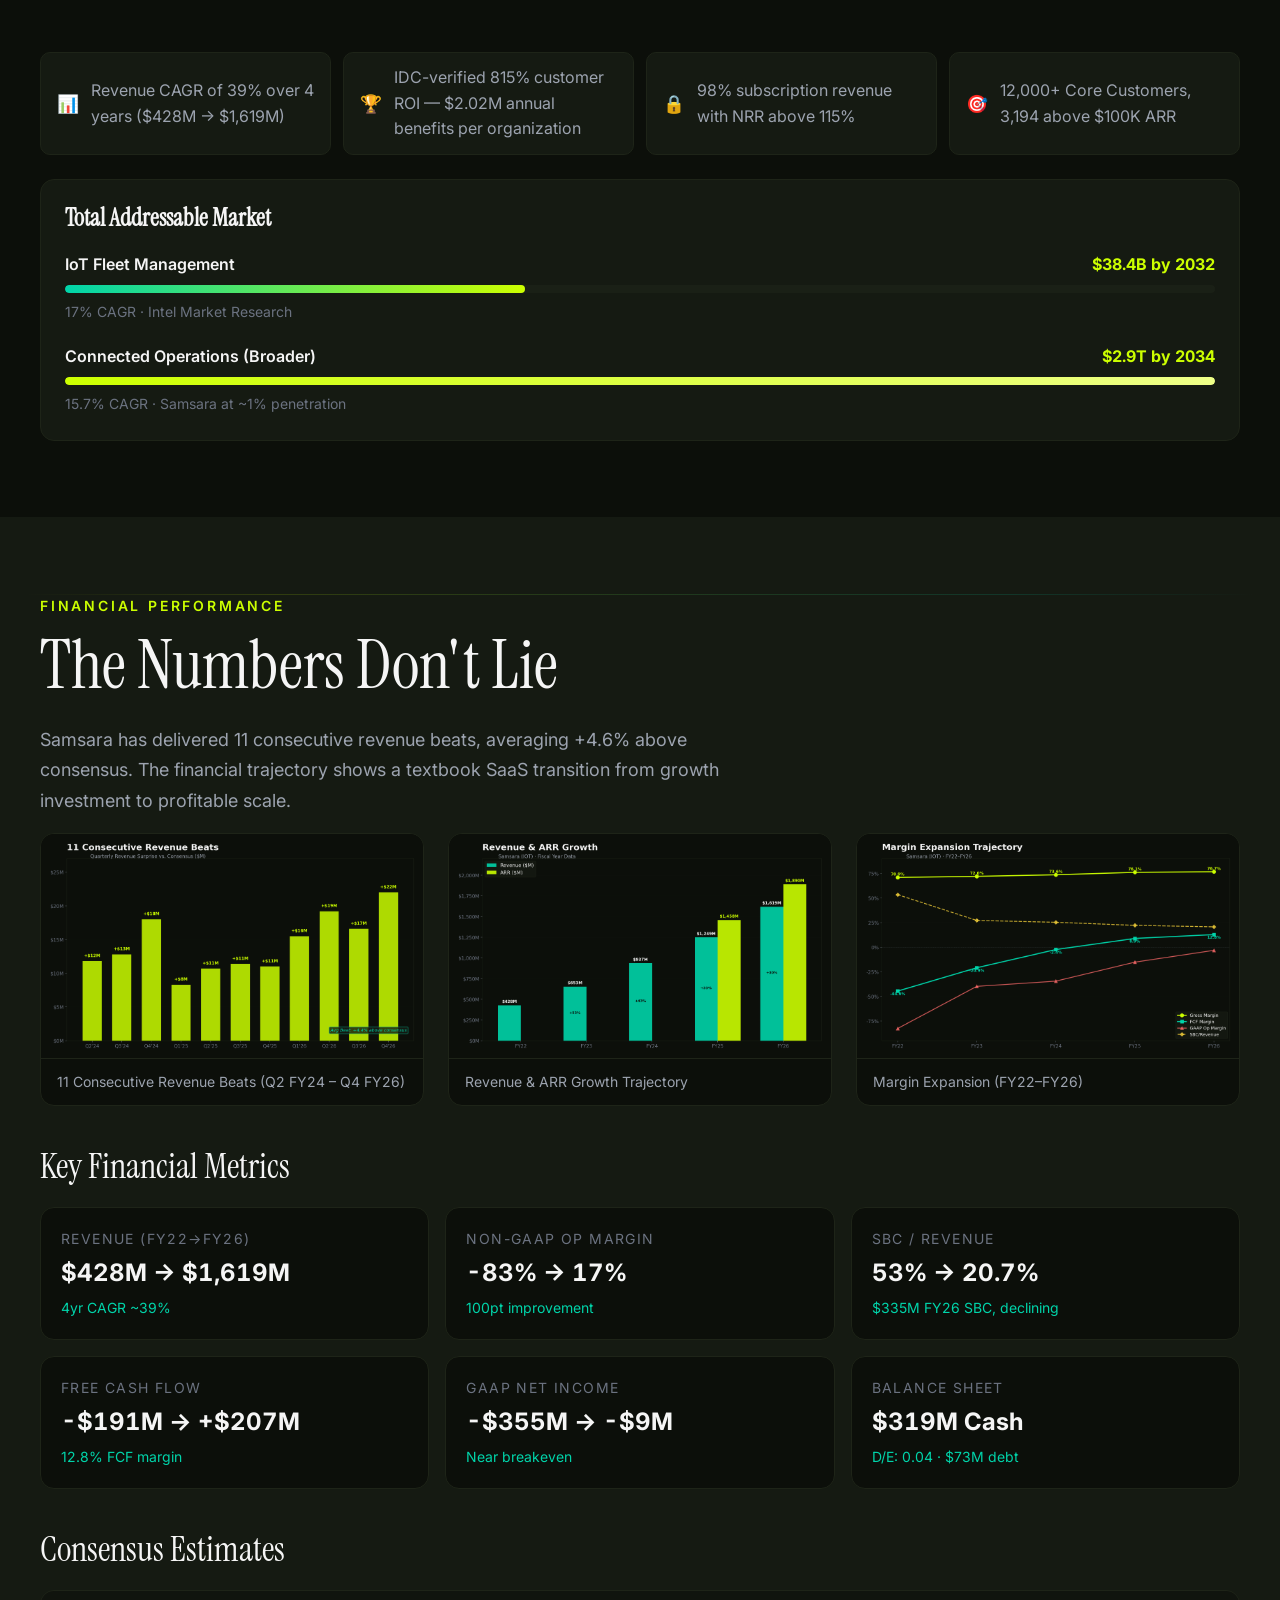
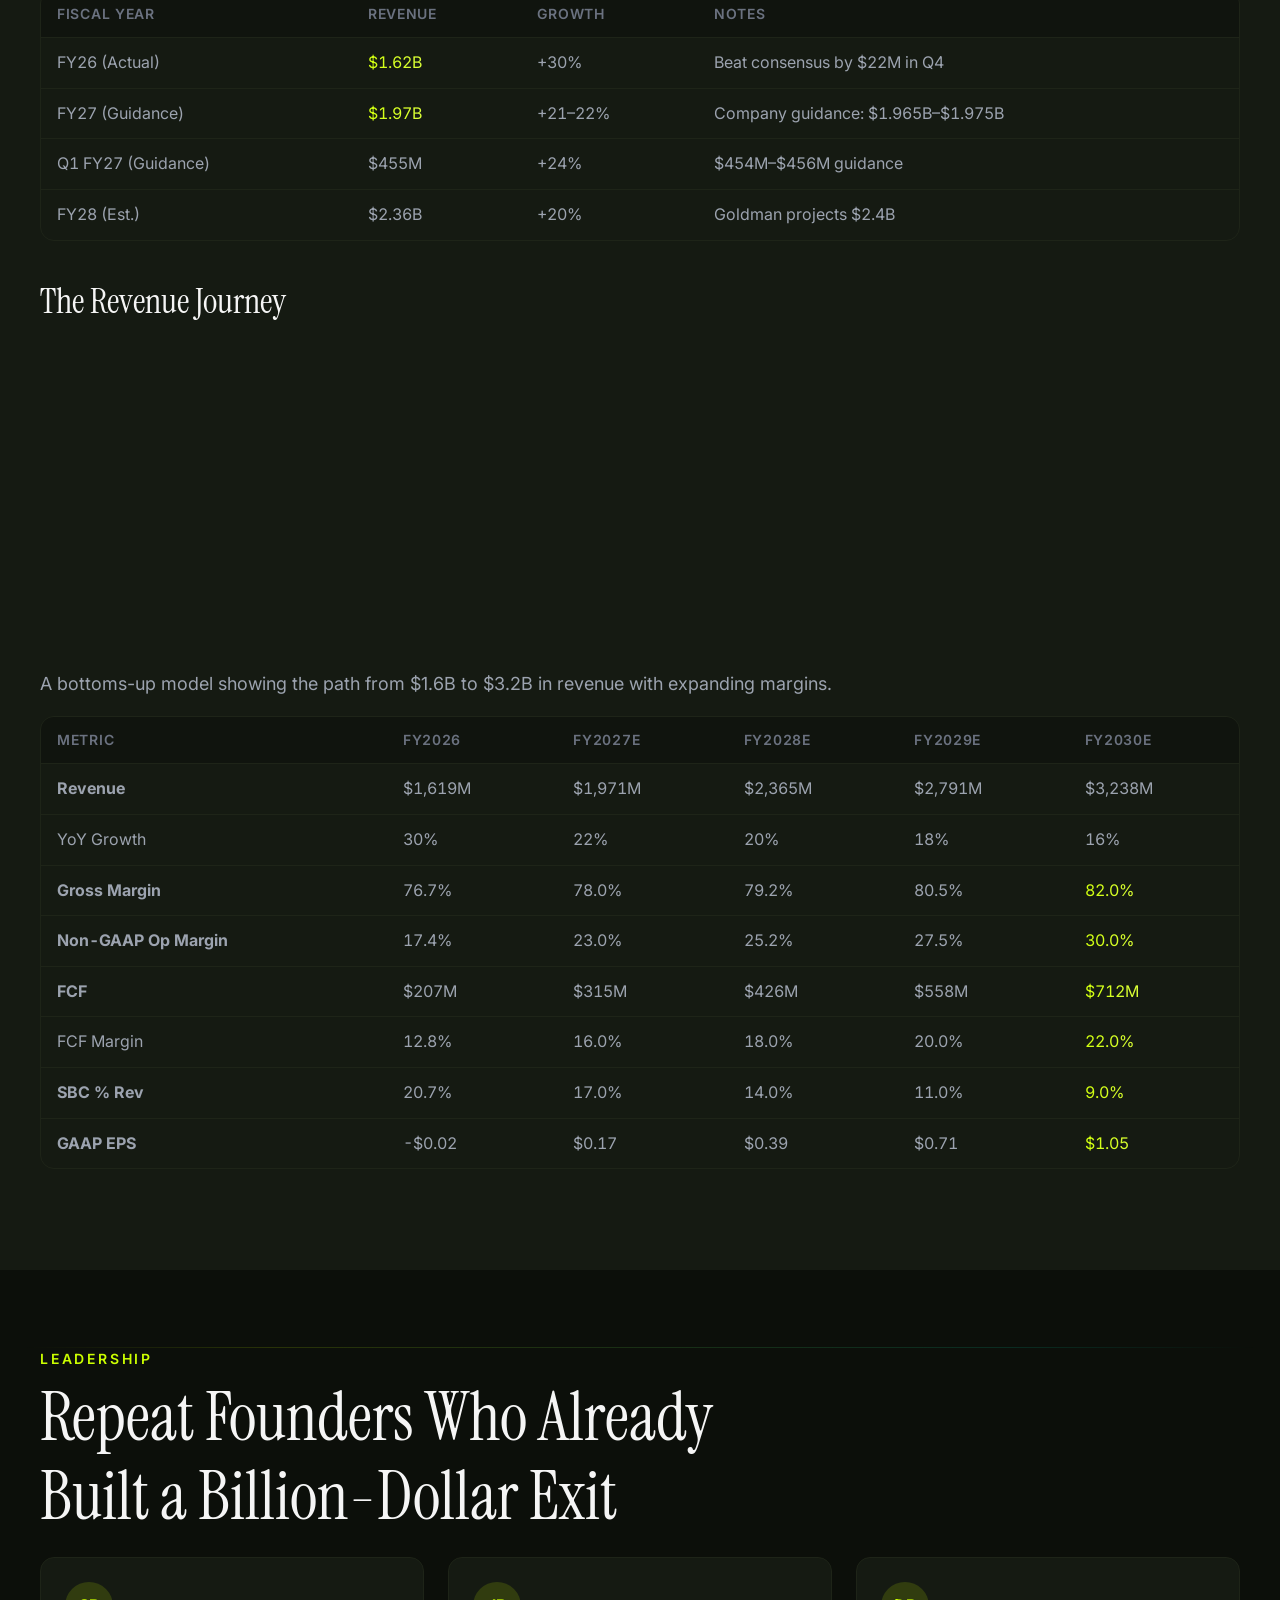
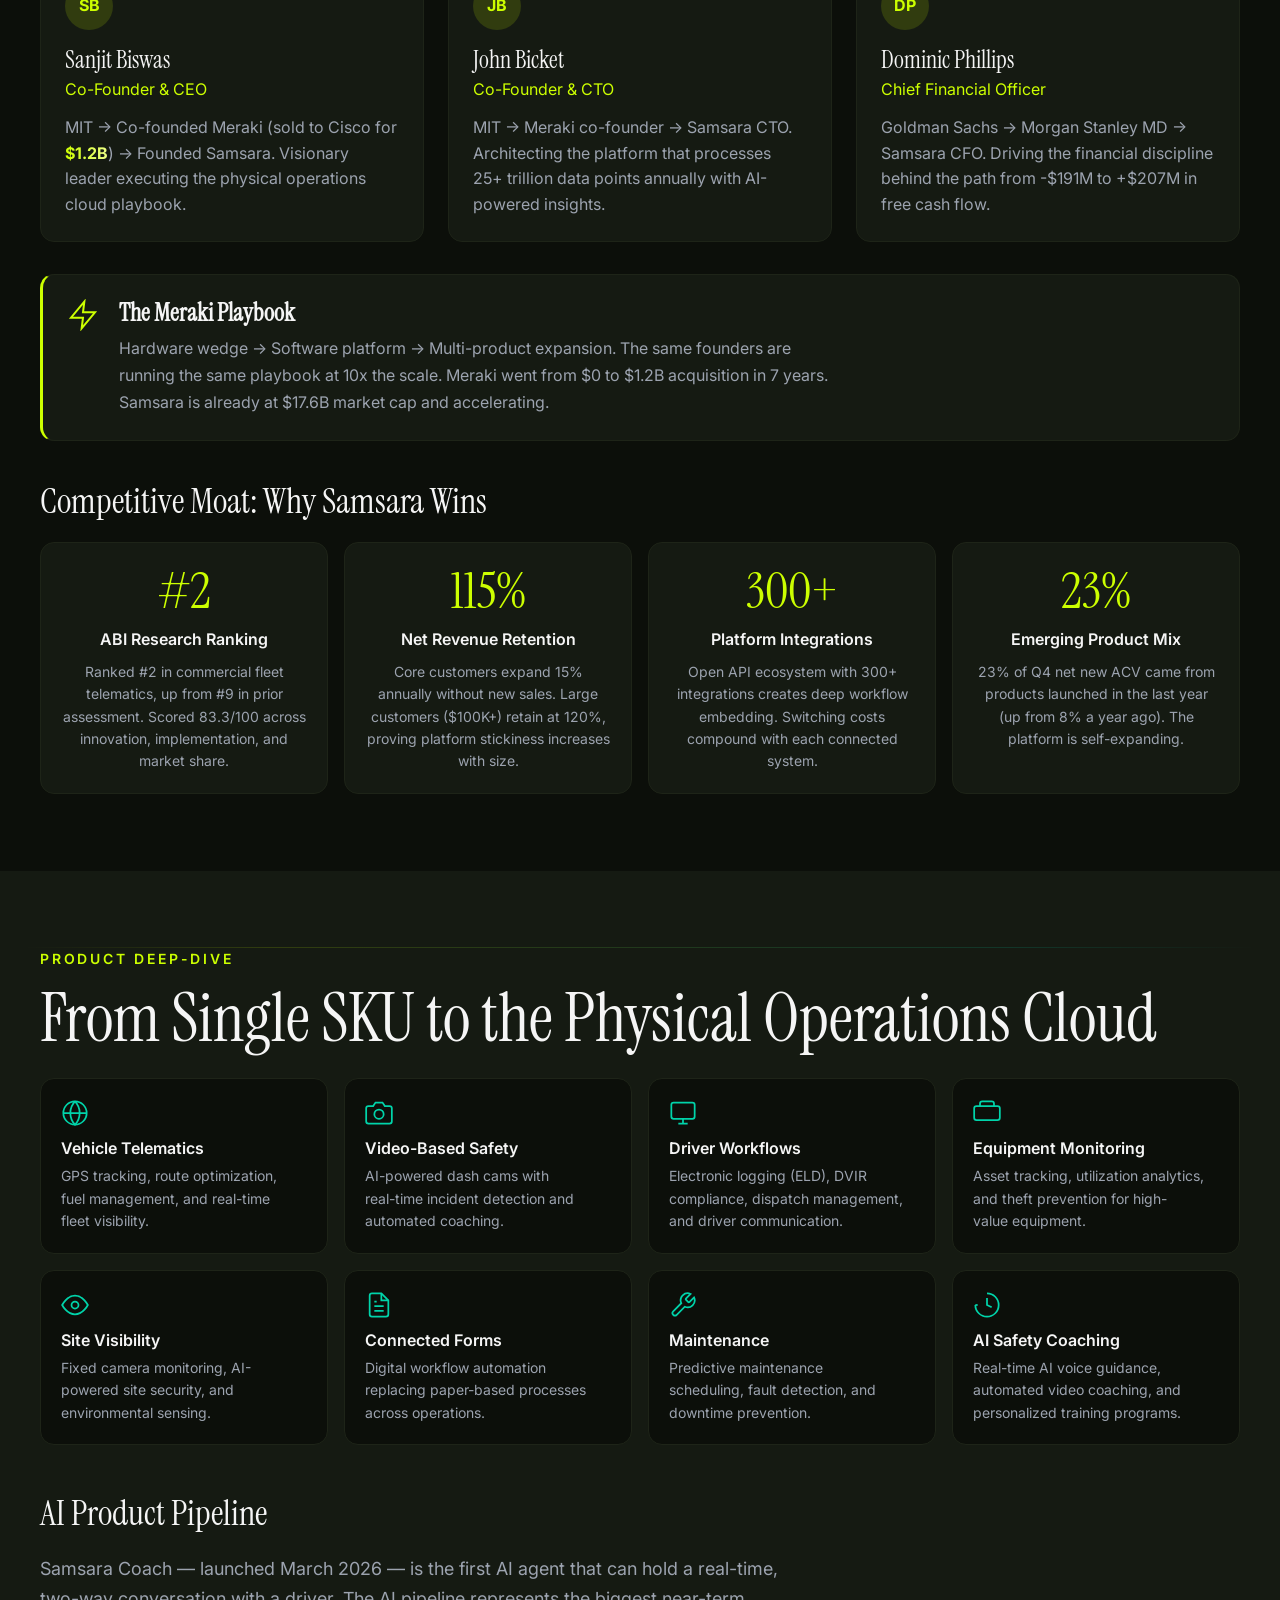
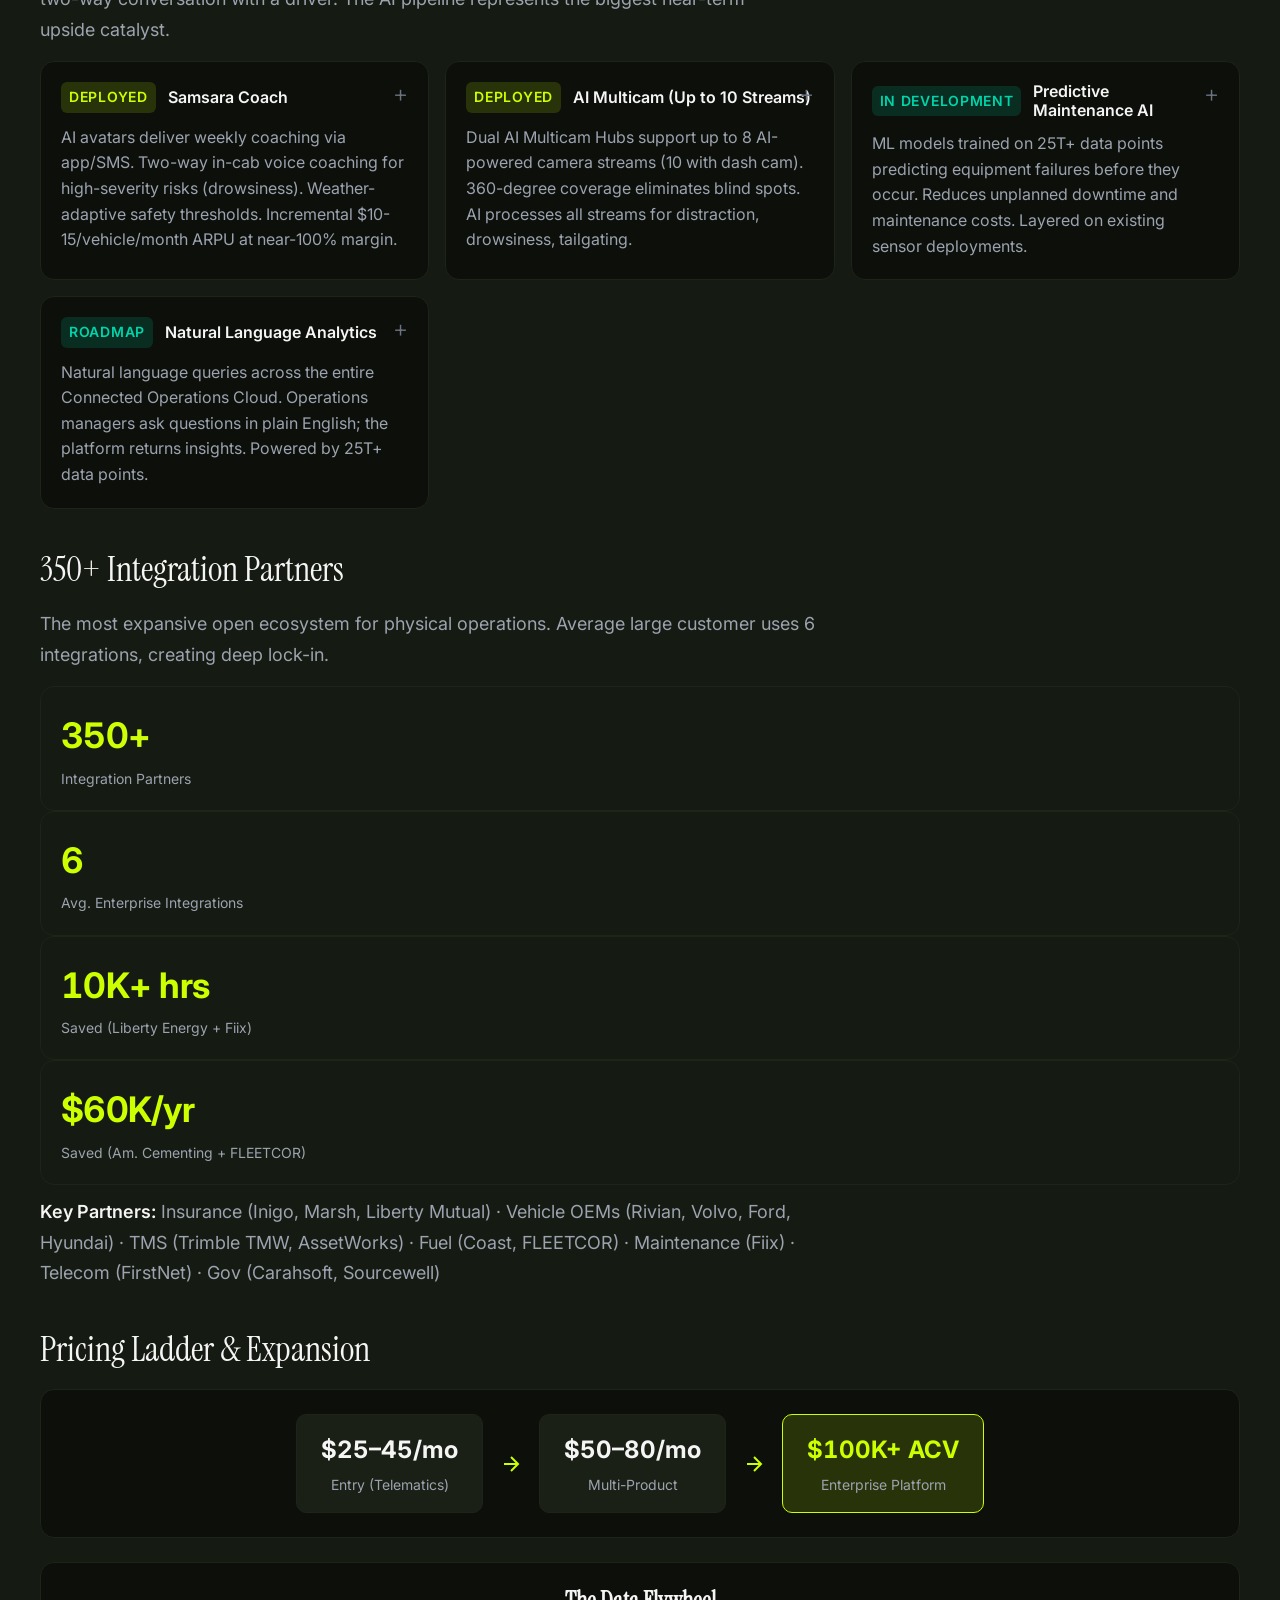
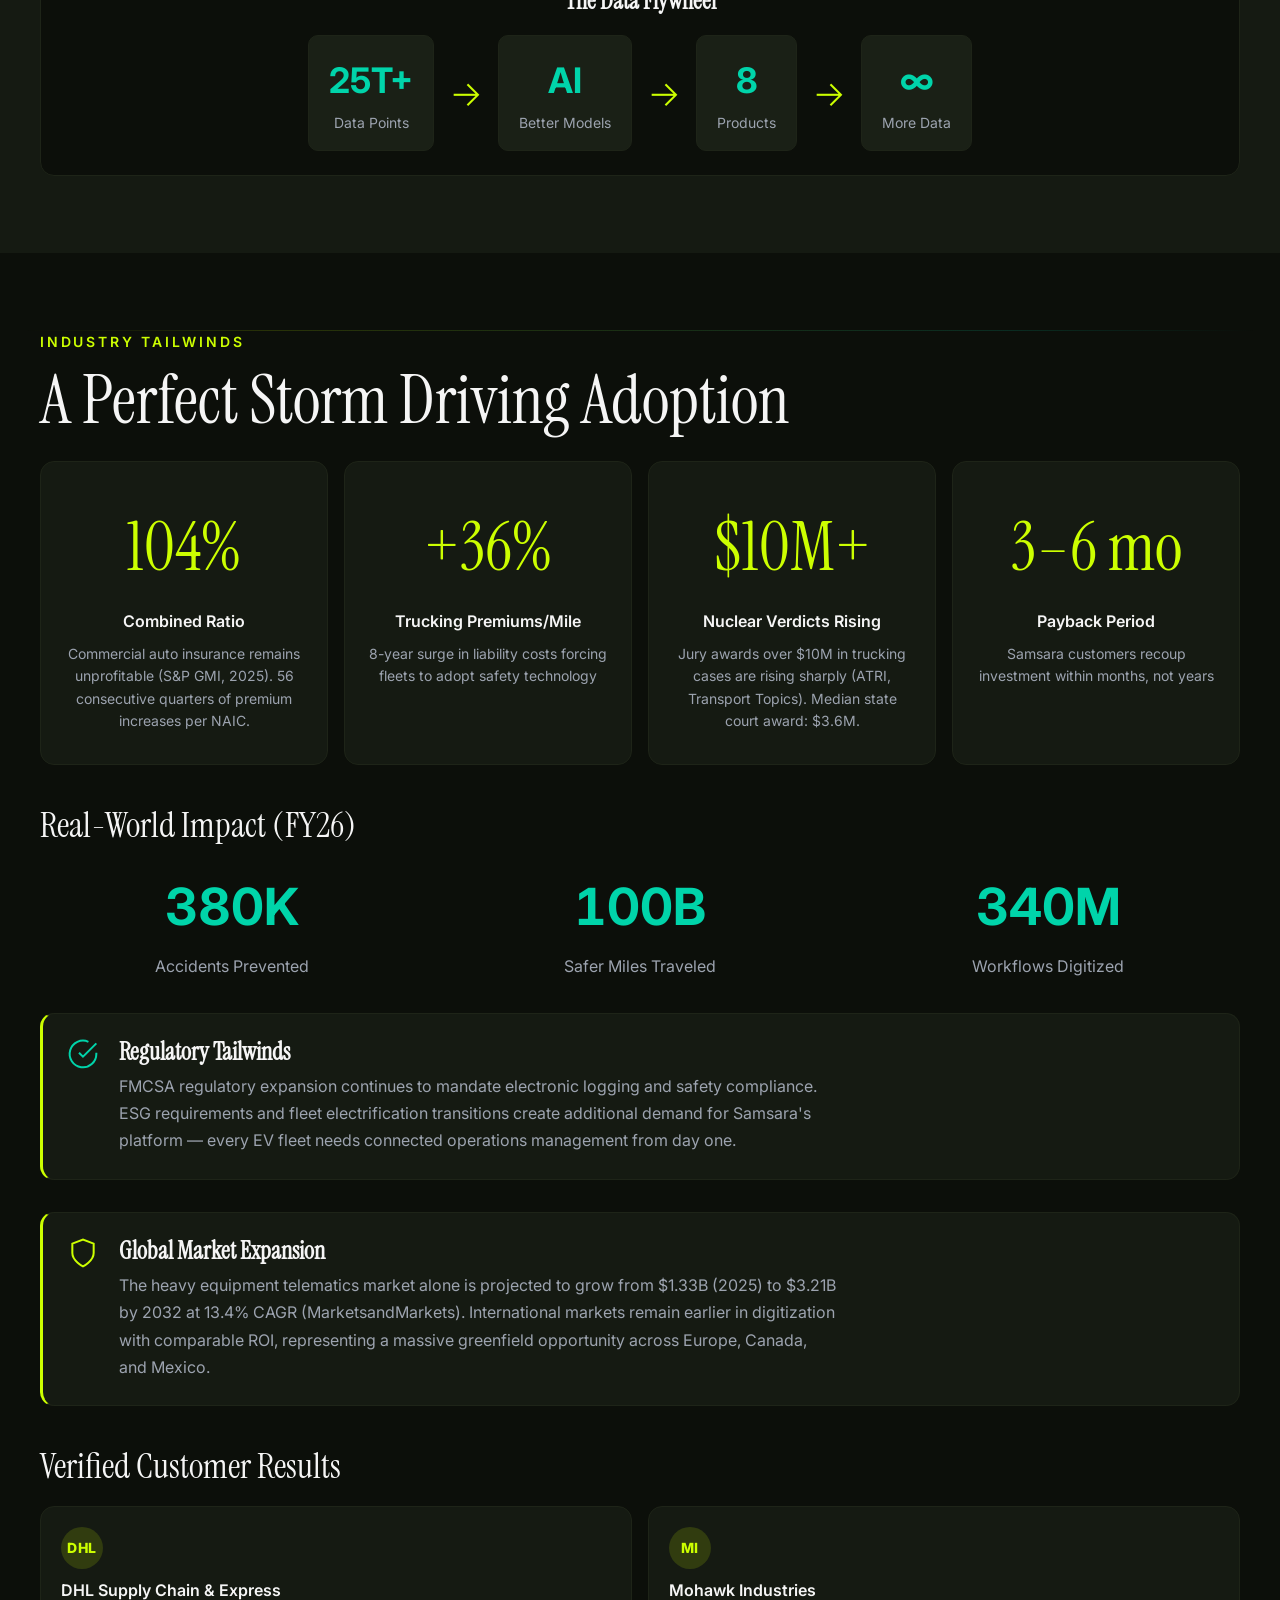
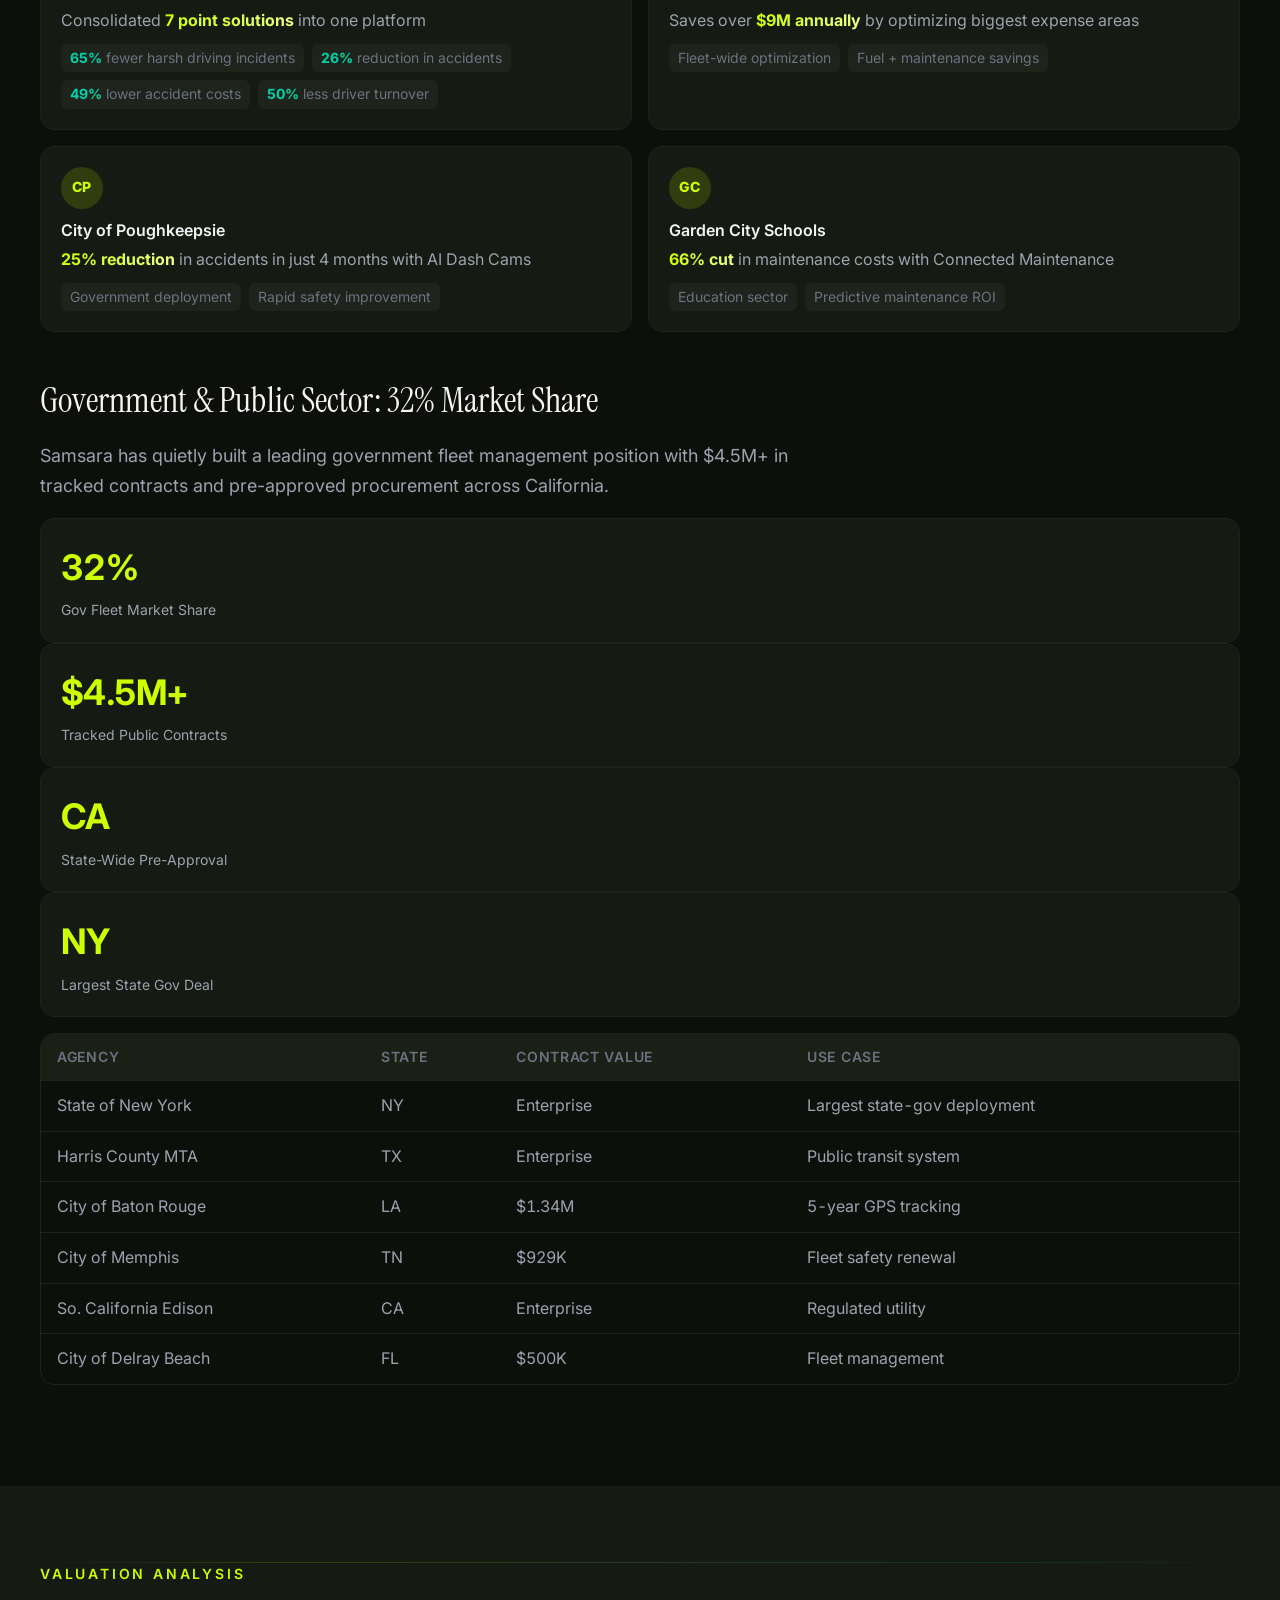
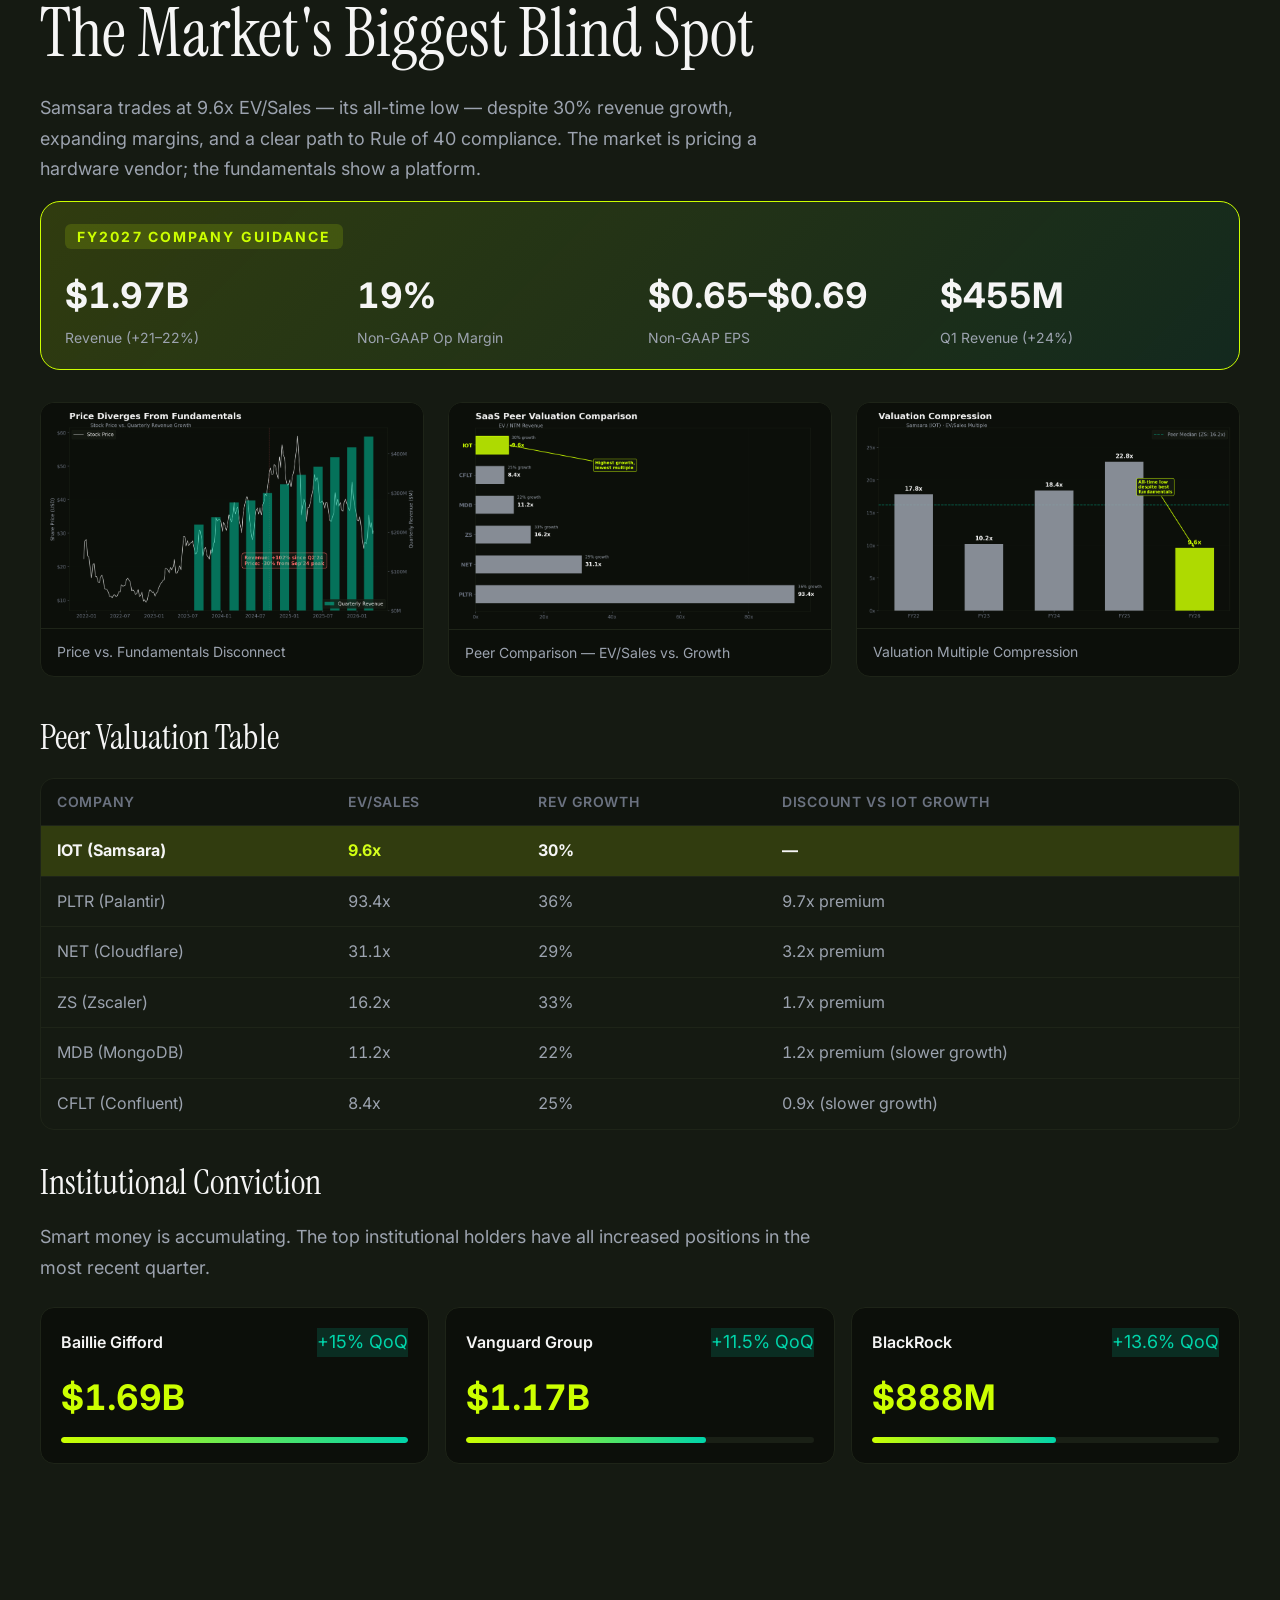
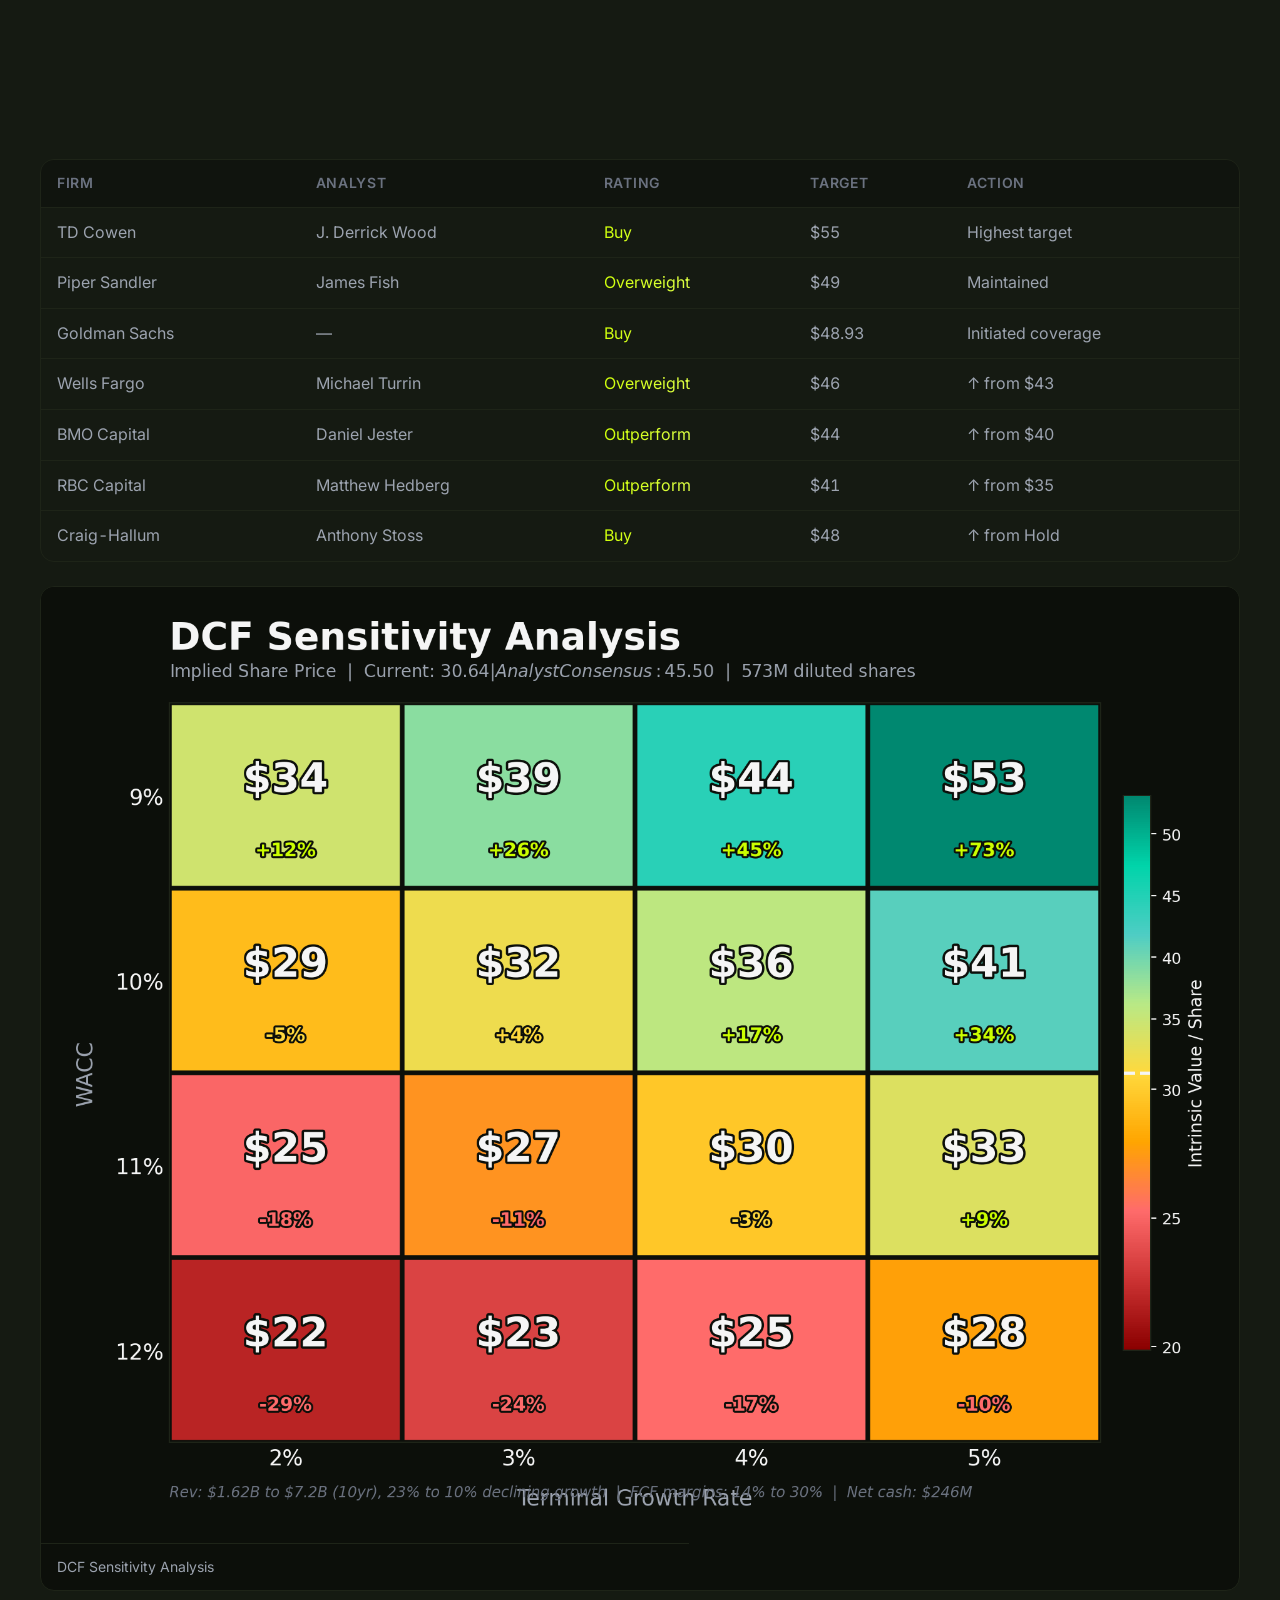
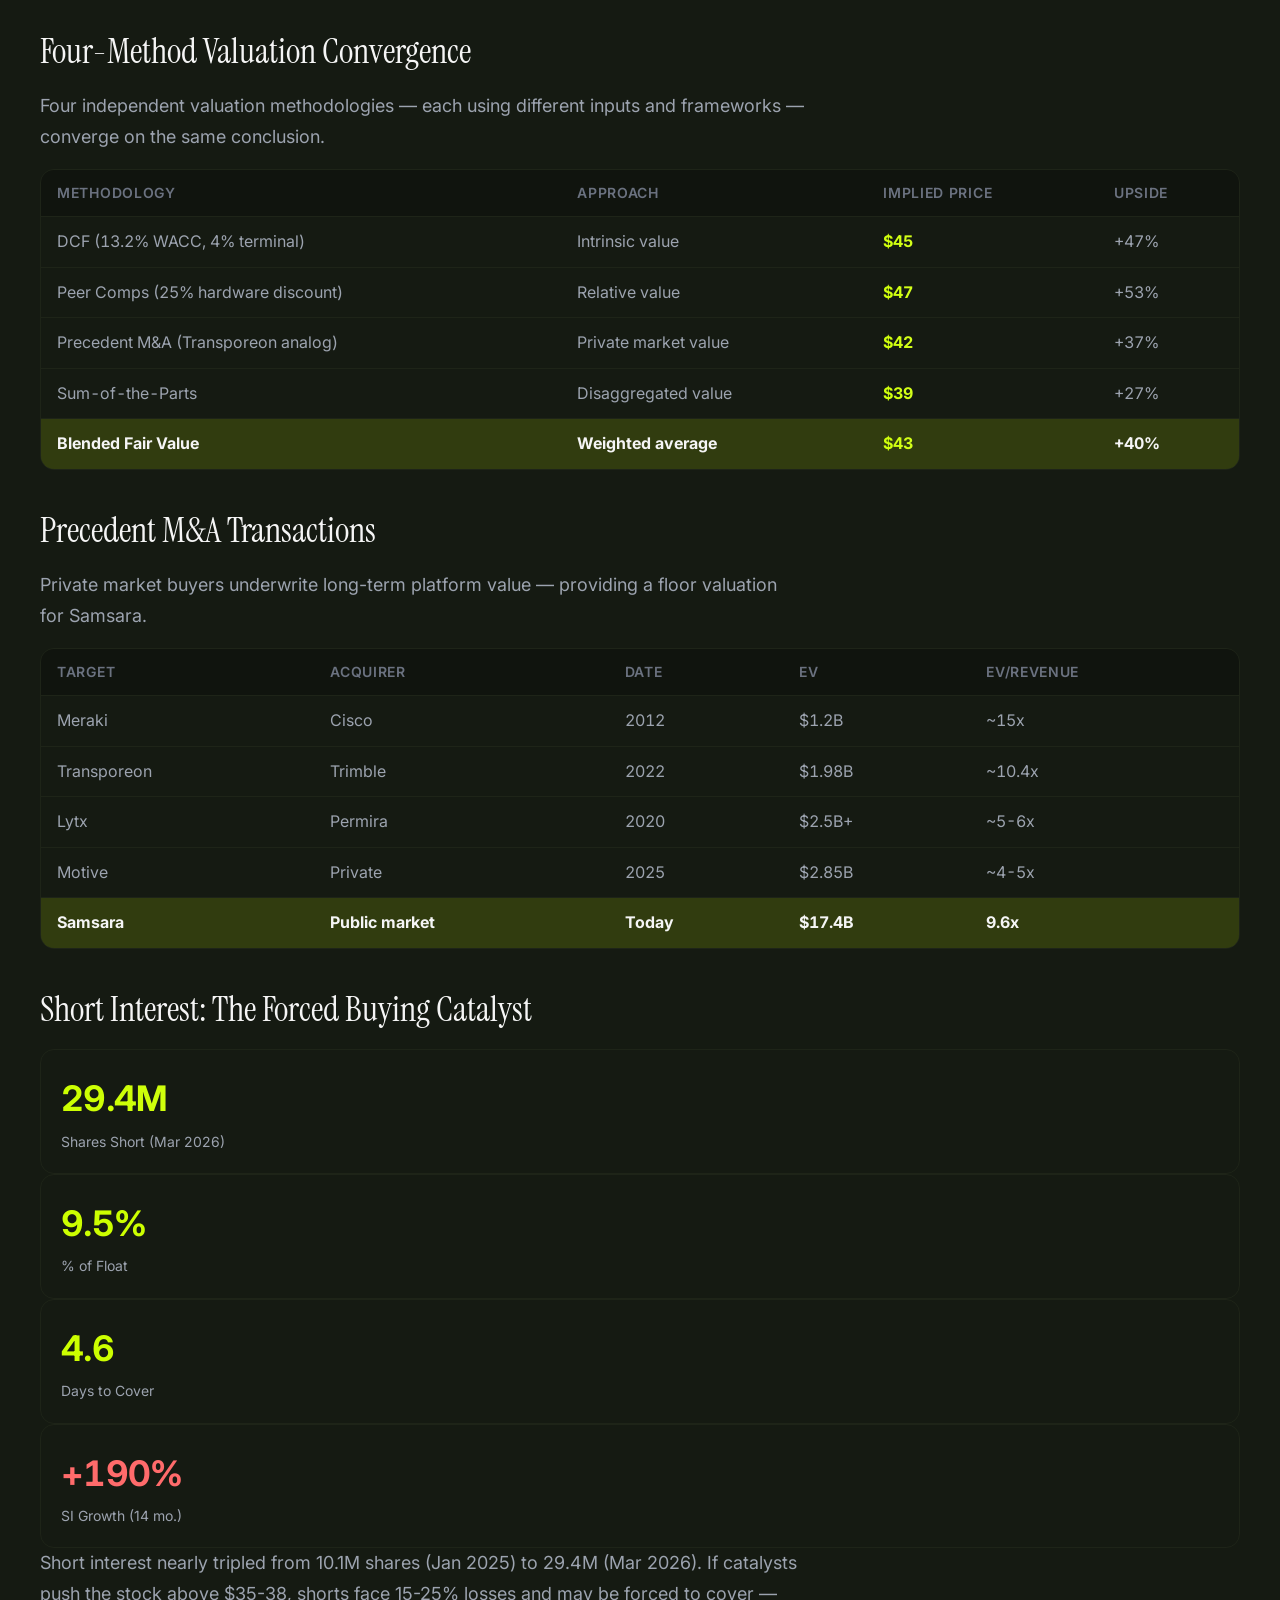
==== commit db336885: "Remove <br> from all section titles — let text wrap naturally to prevent 'thePhysical' collision on " ====
--- a/index.html
+++ b/index.html
@@ -114,7 +114,7 @@
       <div class="hero-bg-grid" aria-hidden="true"></div>
       <div class="hero-content">
         <p class="hero-eyebrow">NYSE: IOT &middot; Investment Thesis &middot; March 2026</p>
-        <h1 class="hero-headline">The Most Mispriced<br>Growth Platform<br>in Software</h1>
+        <h1 class="hero-headline">The Most Mispriced Growth Platform in Software</h1>
         <p class="hero-sub">Samsara (NYSE: IOT) — <span class="text-accent">$30.64</span> | An institutional-grade investment thesis</p>
         <a href="./thesis.html" target="_blank" rel="noopener noreferrer" class="thesis-cta">
           <svg width="18" height="18" viewBox="0 0 24 24" fill="none" stroke="currentColor" stroke-width="2"><path d="M14 2H6a2 2 0 0 0-2 2v16a2 2 0 0 0 2 2h12a2 2 0 0 0 2-2V8z"/><path d="M14 2v6h6M16 13H8M16 17H8M10 9H8"/></svg>
@@ -454,7 +454,7 @@
     <section class="section" id="management">
       <div class="section-inner">
         <p class="section-label">Leadership</p>
-        <h2 class="section-title">Repeat Founders Who Already<br>Built a Billion-Dollar Exit</h2>
+        <h2 class="section-title">Repeat Founders Who Already Built a Billion-Dollar Exit</h2>
 
         <div class="mgmt-cards">
           <article class="mgmt-card" data-animate>
@@ -517,7 +517,7 @@
     <section class="section section-alt" id="products">
       <div class="section-inner">
         <p class="section-label">Product Deep-Dive</p>
-        <h2 class="section-title">From Single SKU to the<br>Physical Operations Cloud</h2>
+        <h2 class="section-title">From Single SKU to the Physical Operations Cloud</h2>
 
         <div class="product-grid">
           <article class="product-card" data-animate>
@@ -686,7 +686,7 @@
     <section class="section" id="tailwinds">
       <div class="section-inner">
         <p class="section-label">Industry Tailwinds</p>
-        <h2 class="section-title">A Perfect Storm<br>Driving Adoption</h2>
+        <h2 class="section-title">A Perfect Storm Driving Adoption</h2>
 
         <div class="stat-callouts">
           <div class="stat-callout" data-animate>
--- a/style.css
+++ b/style.css
@@ -446,7 +446,7 @@
   font-family: var(--font-display);
   font-size: var(--text-hero);
   font-weight: 400;
-  line-height: 1.05;
+  line-height: 1.15;
   color: var(--color-text);
   margin-bottom: var(--space-6);
   opacity: 0;
@@ -572,7 +572,7 @@
   font-weight: 400;
   color: var(--color-text);
   margin-bottom: var(--space-5);
-  line-height: 1.08;
+  line-height: 1.18;
 }
 
 .subsection-title {
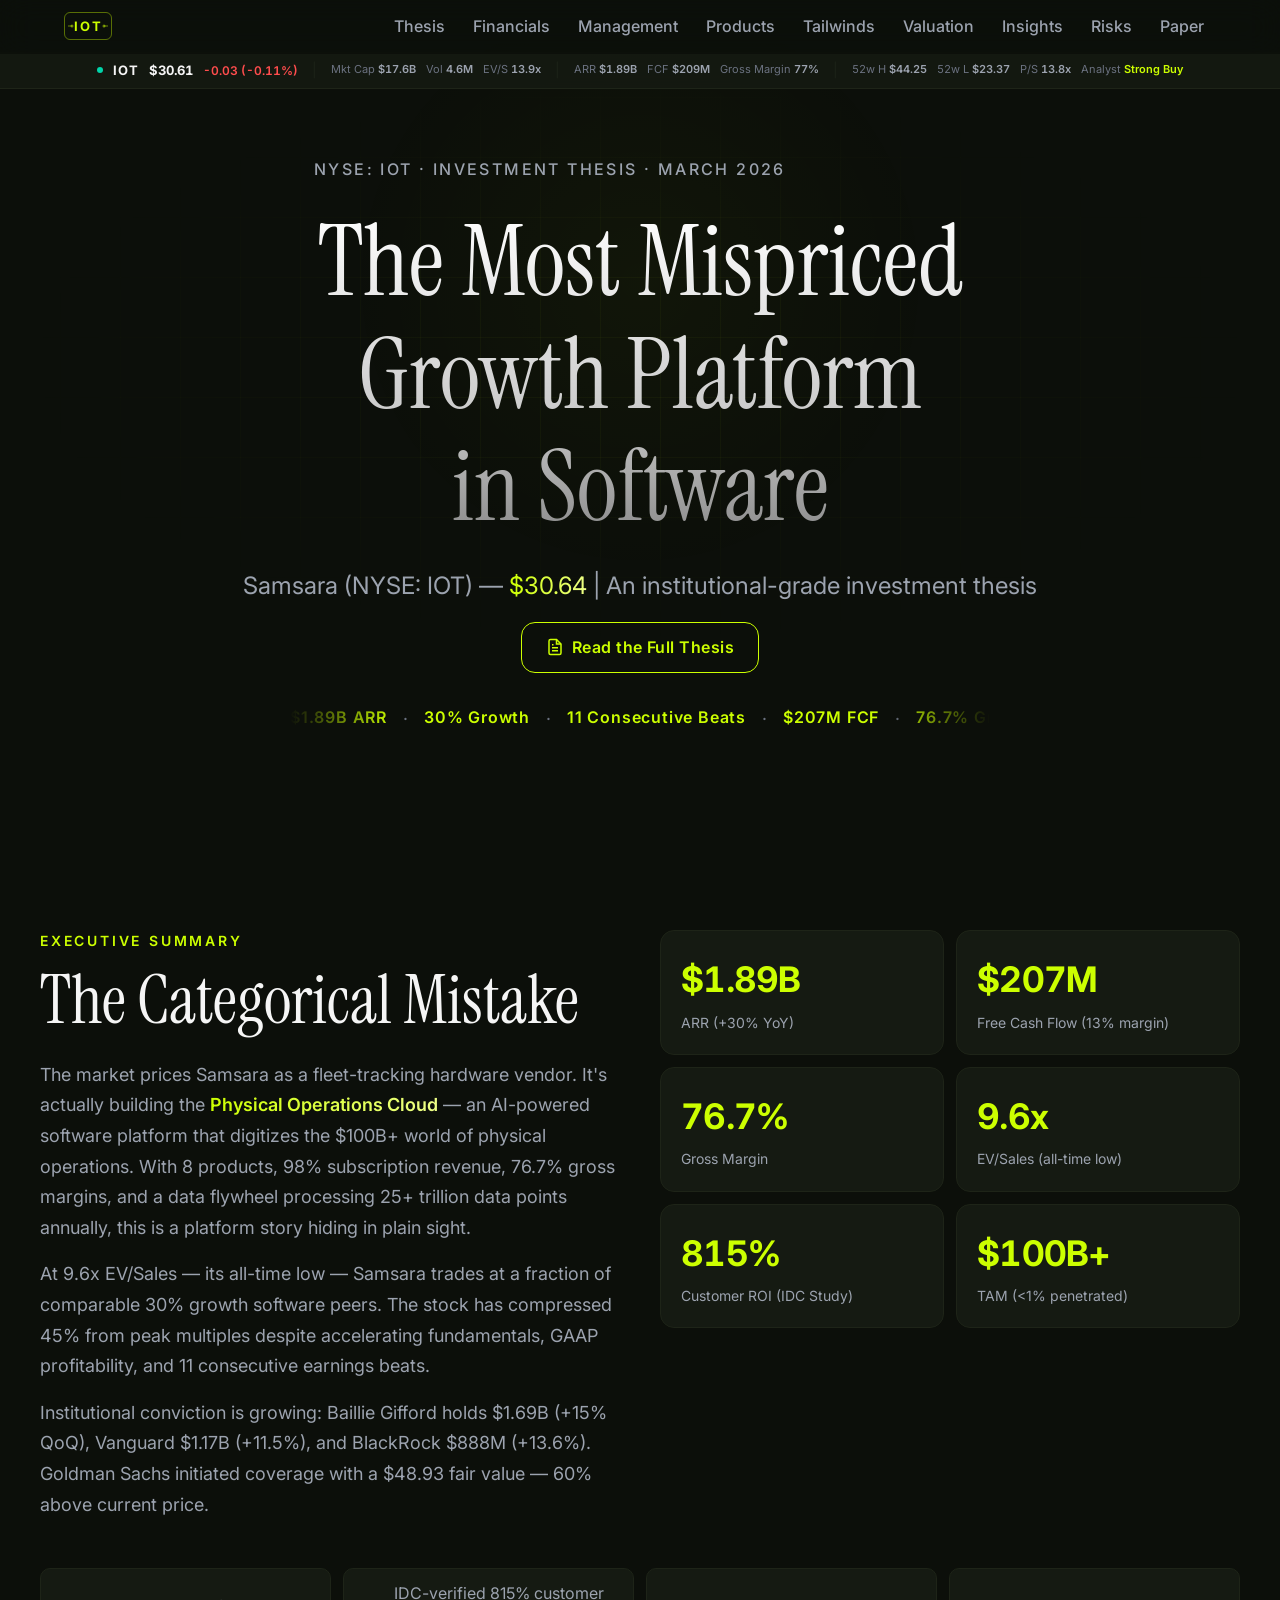
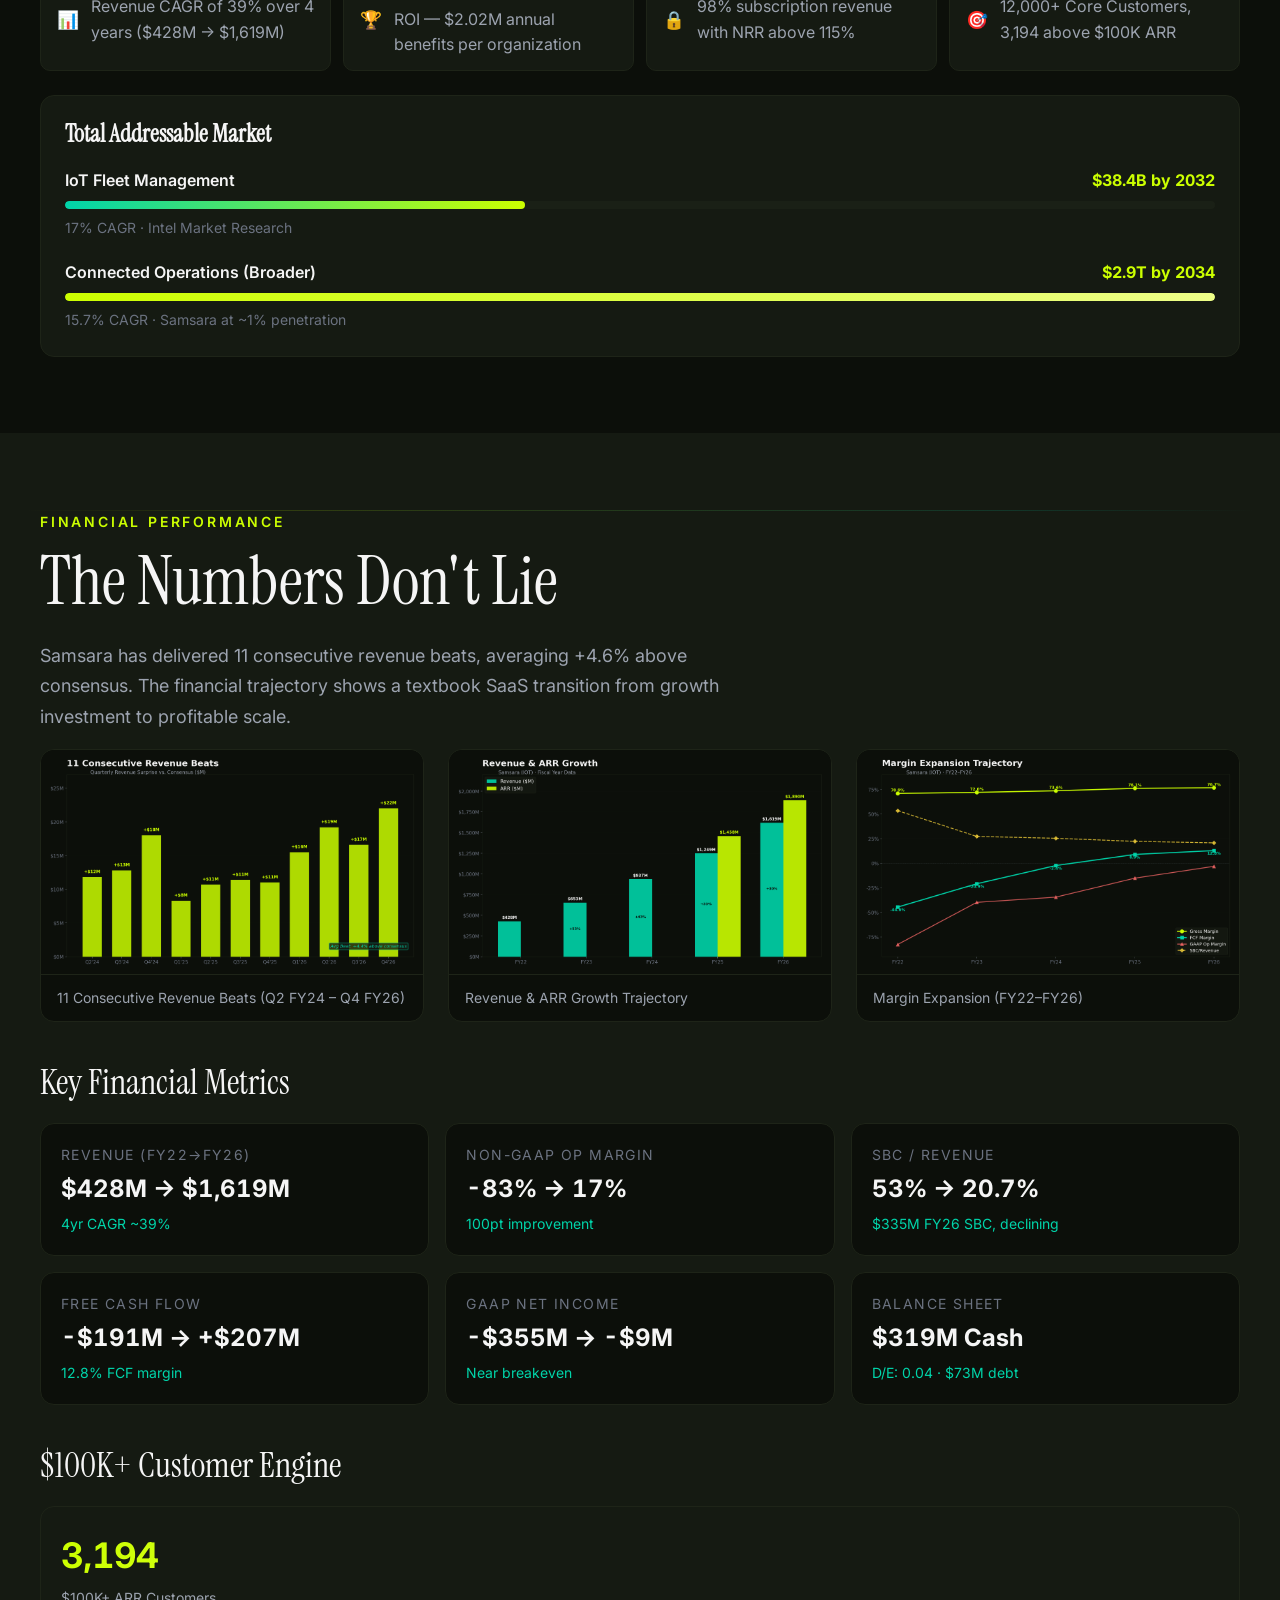
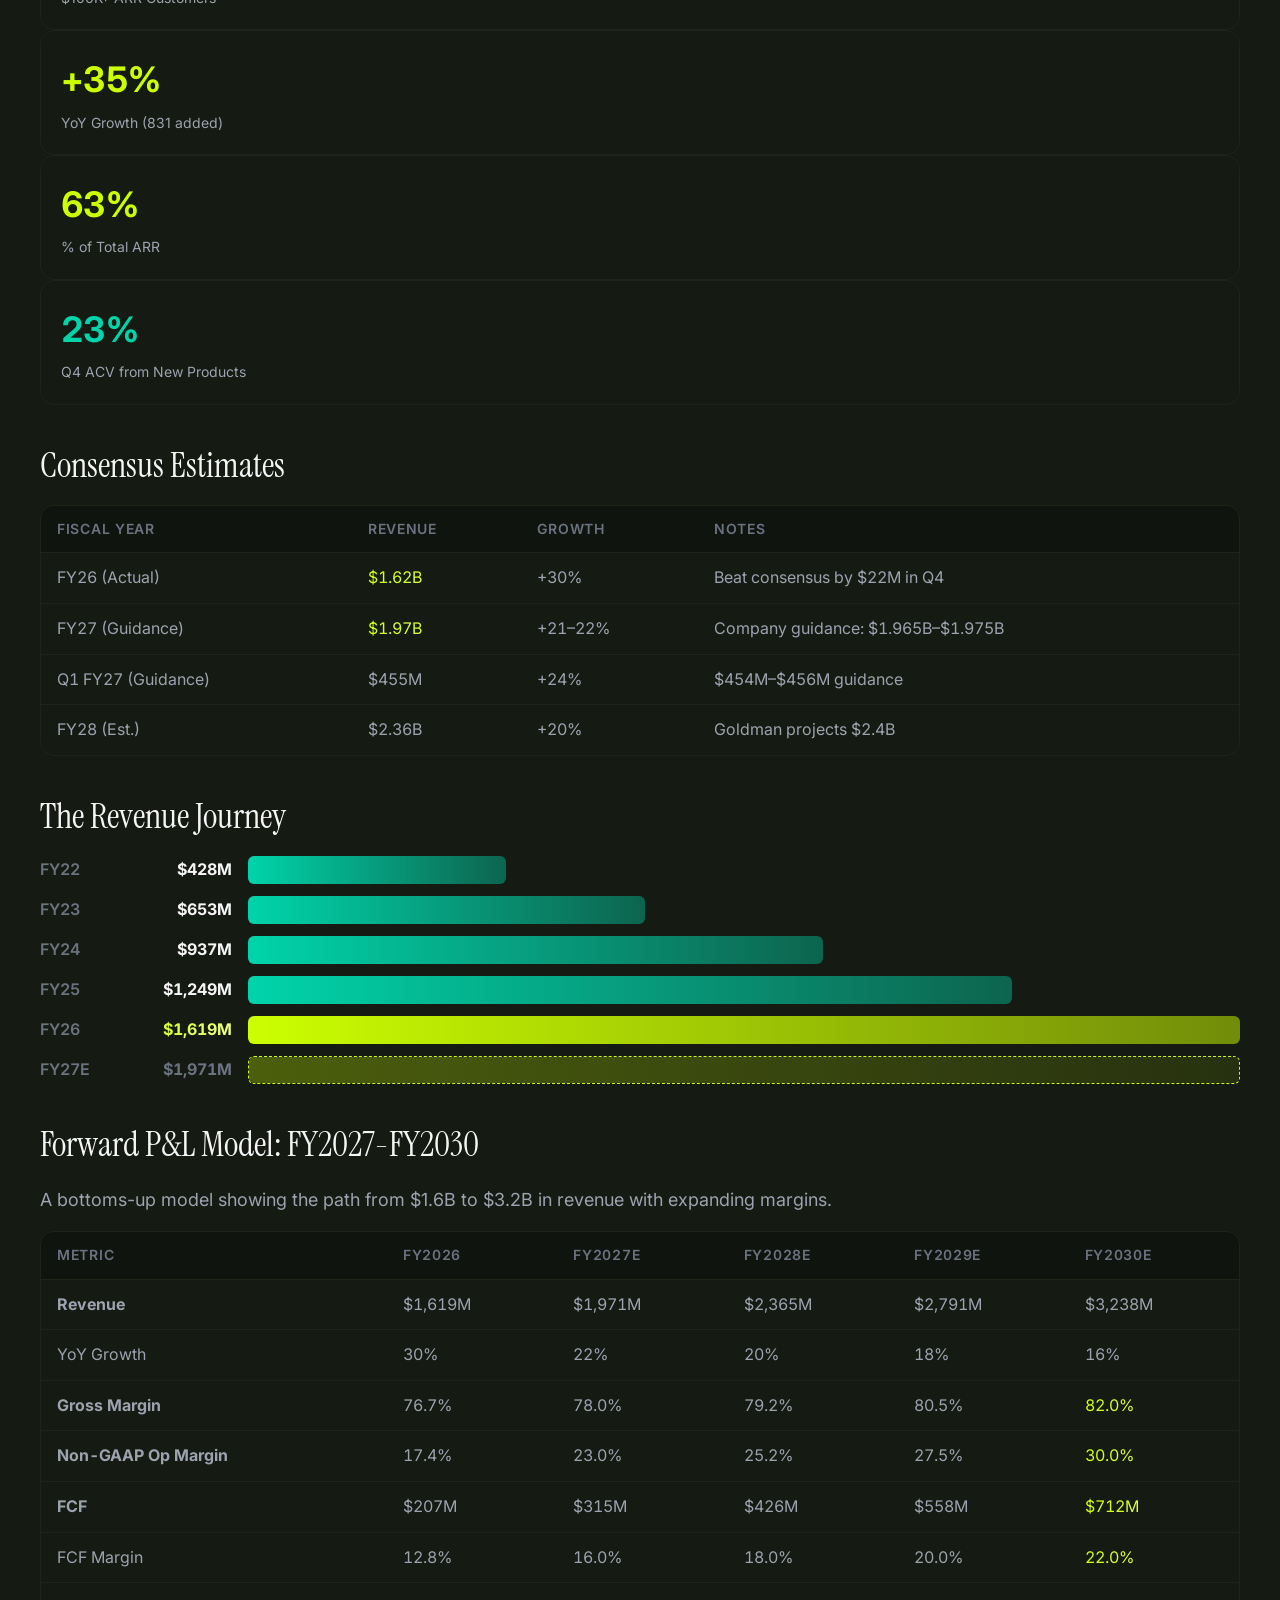
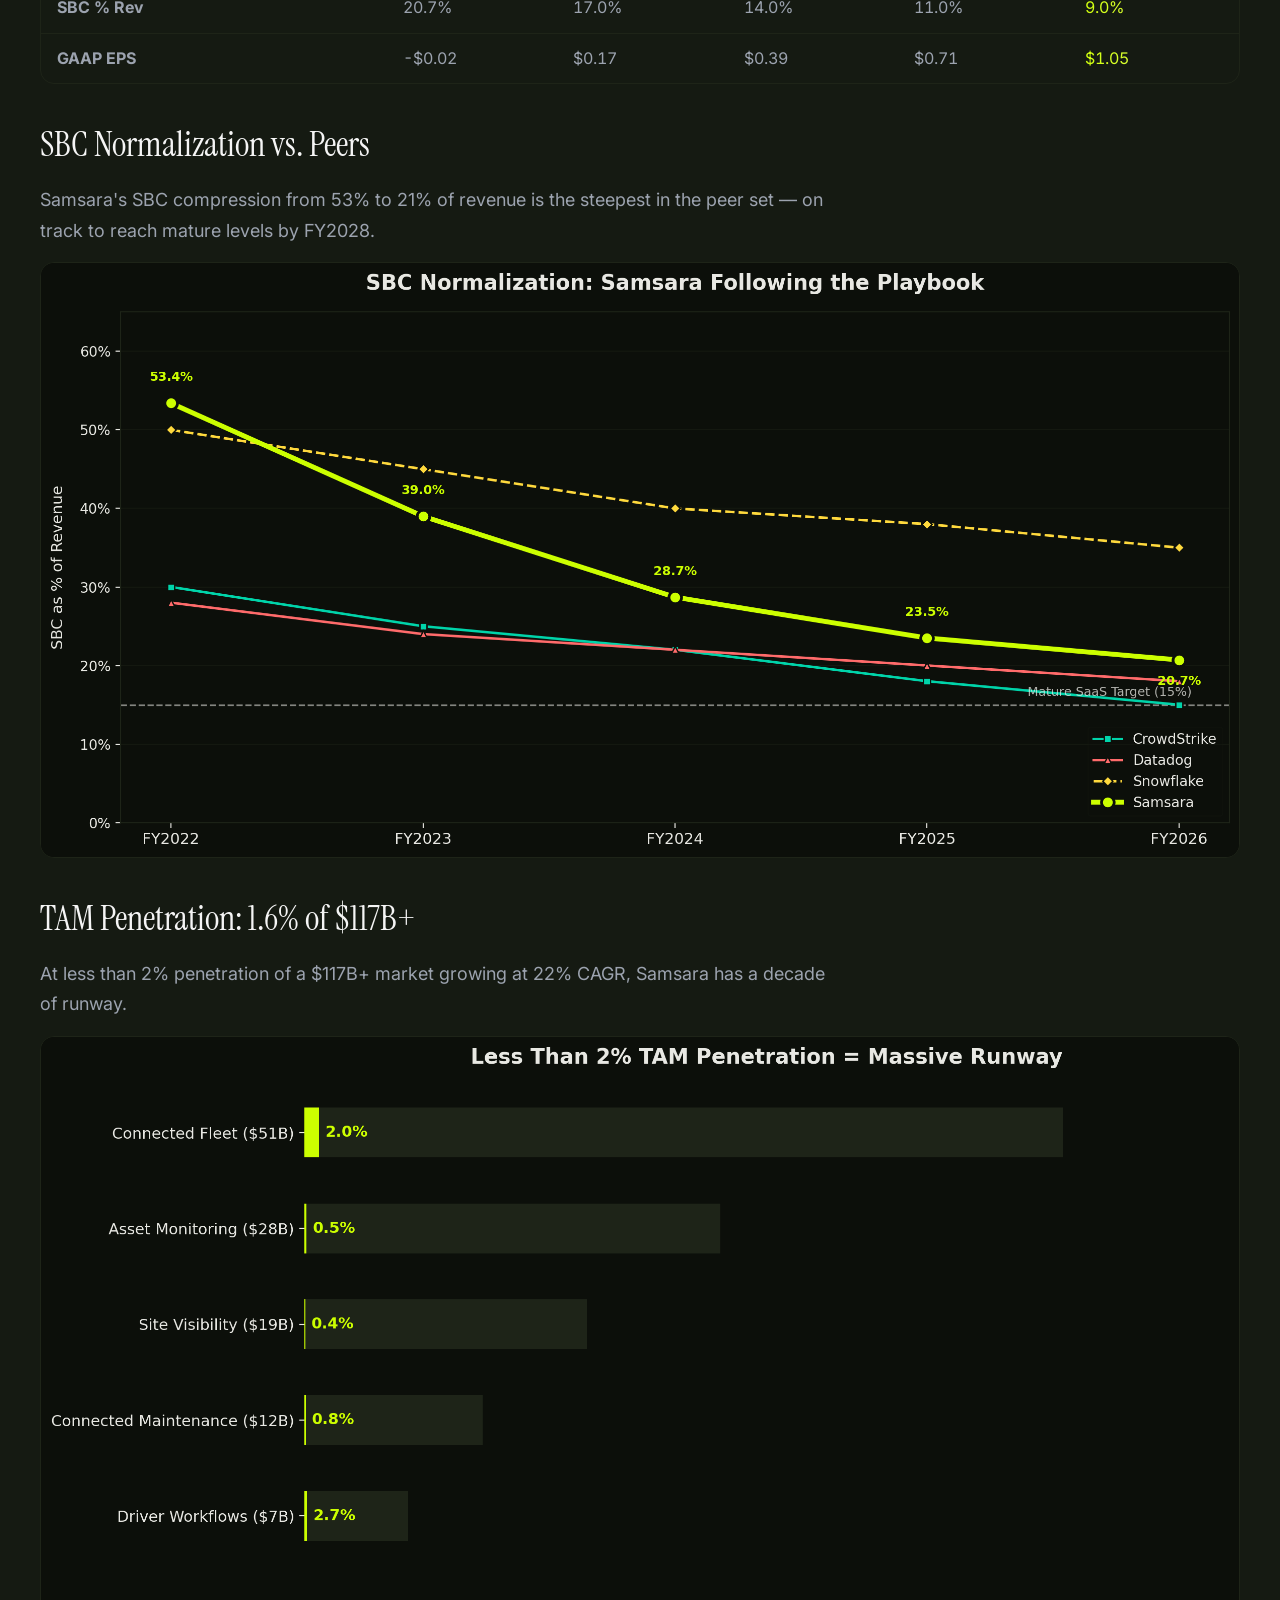
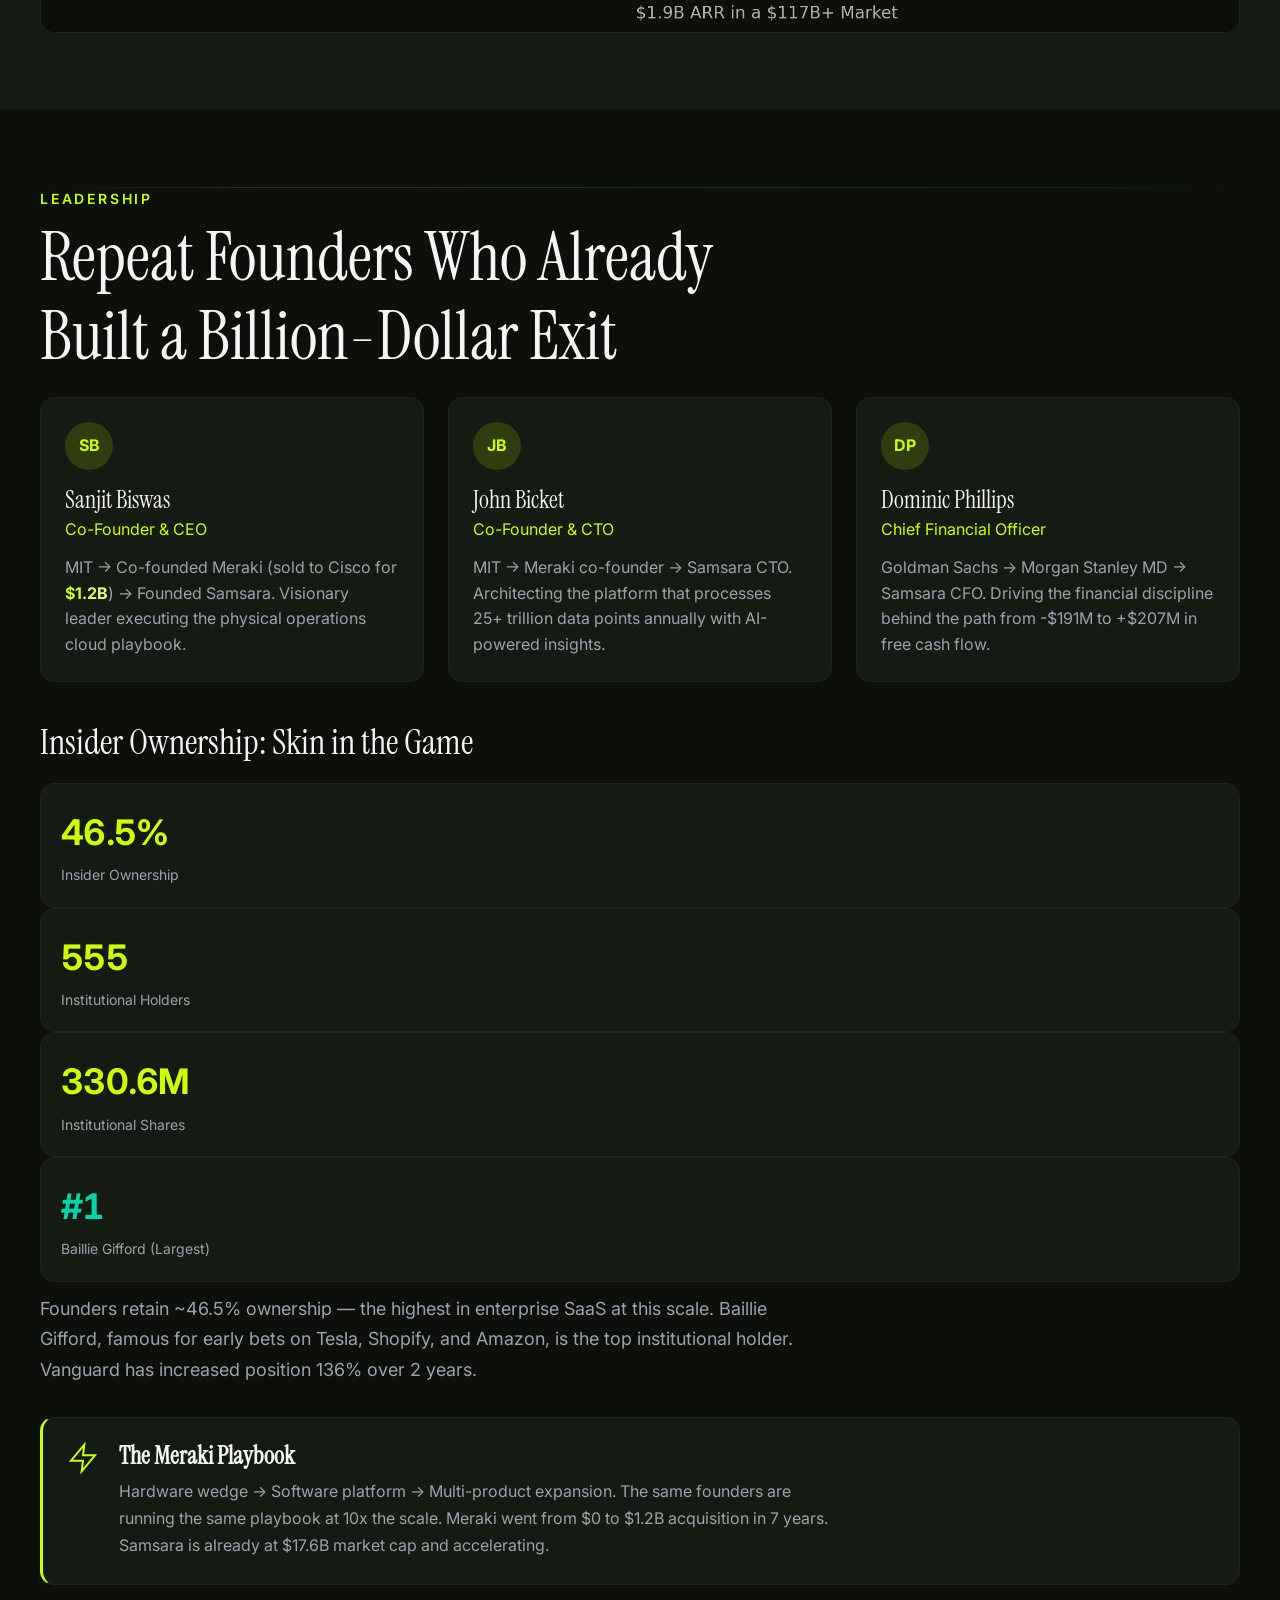
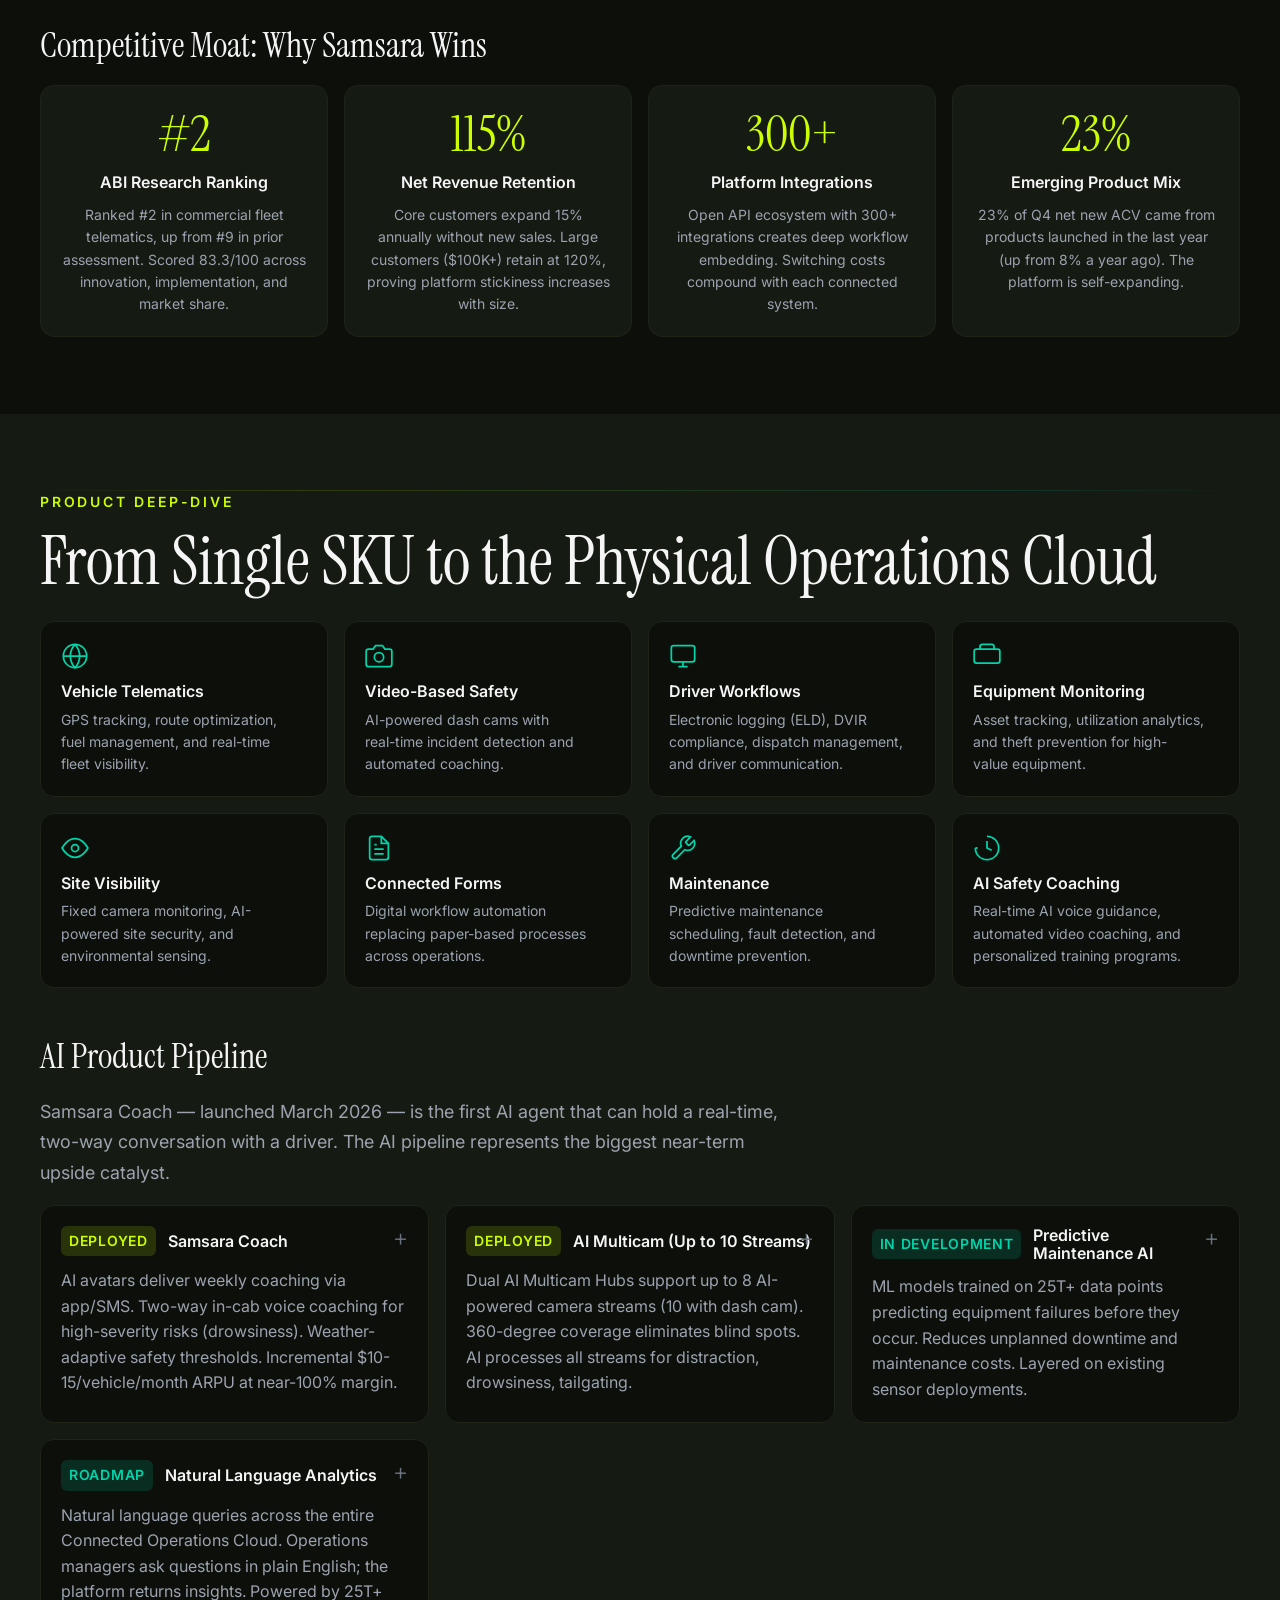
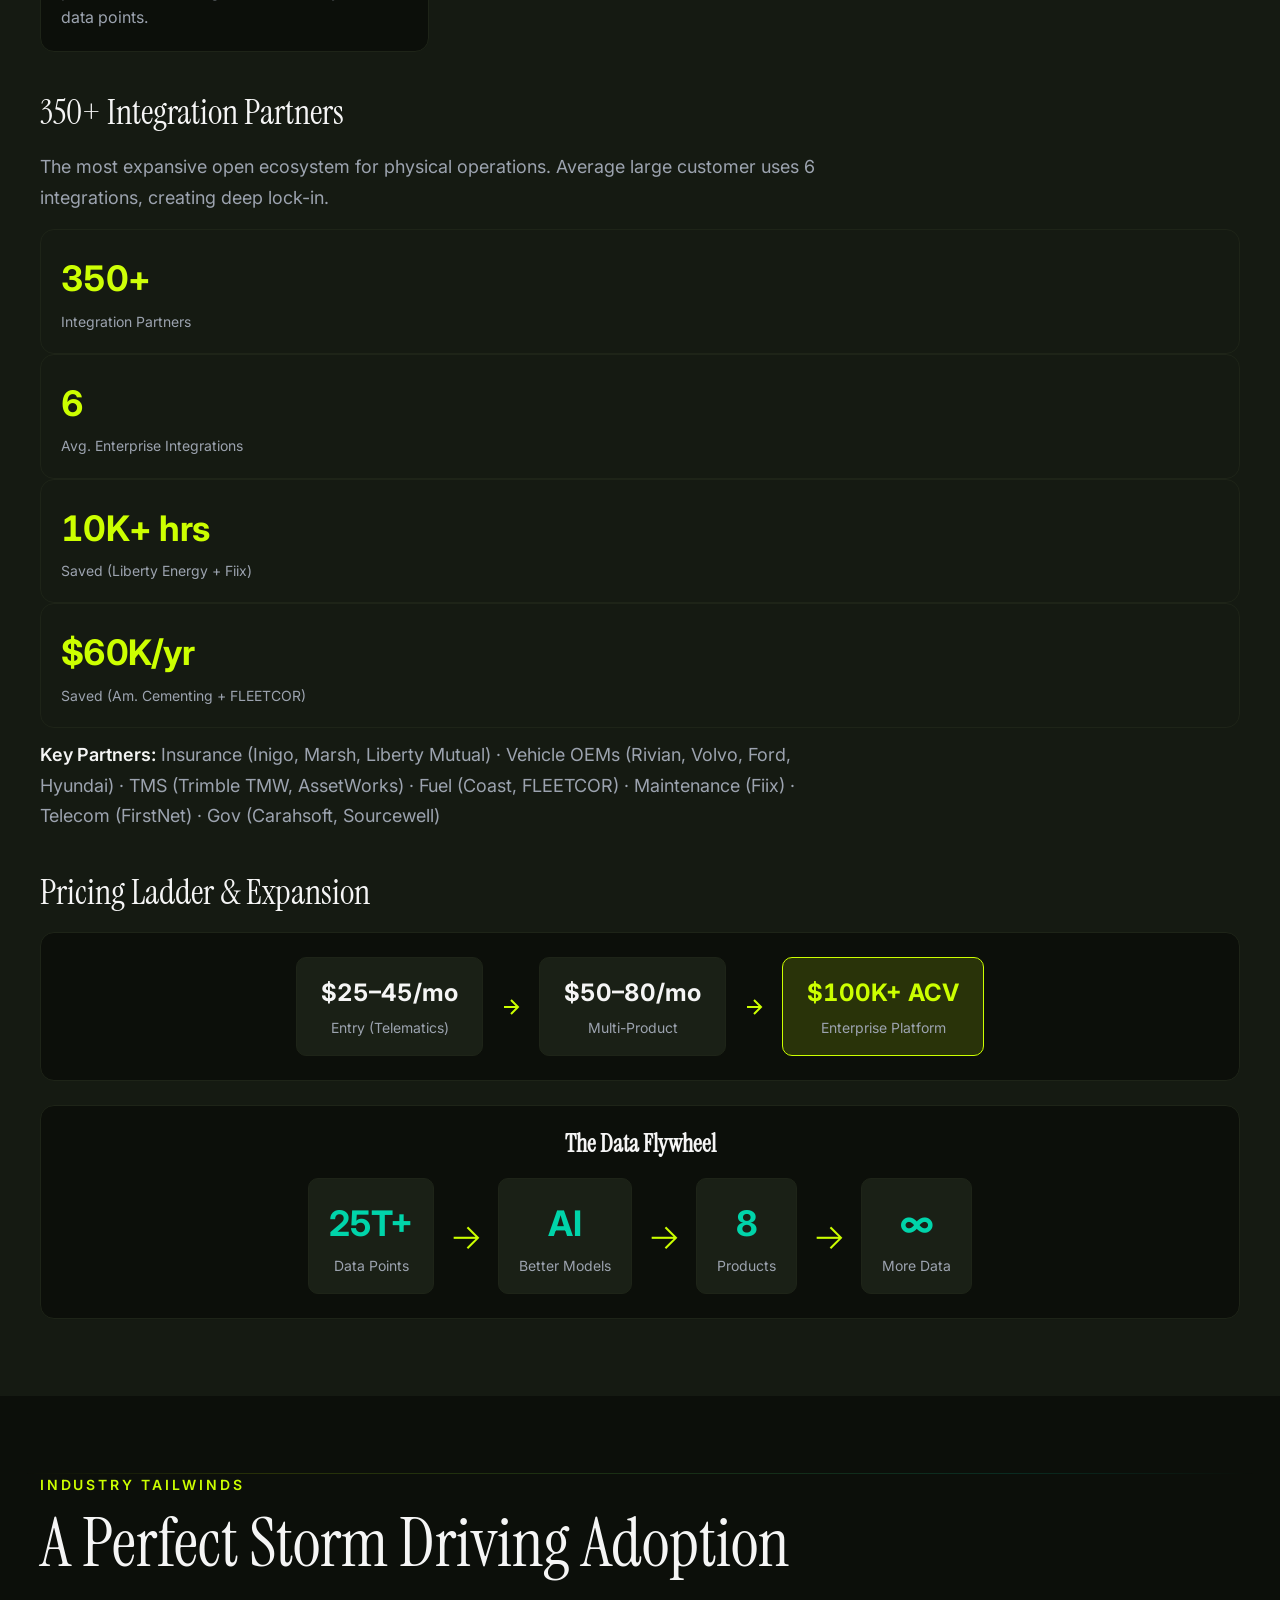
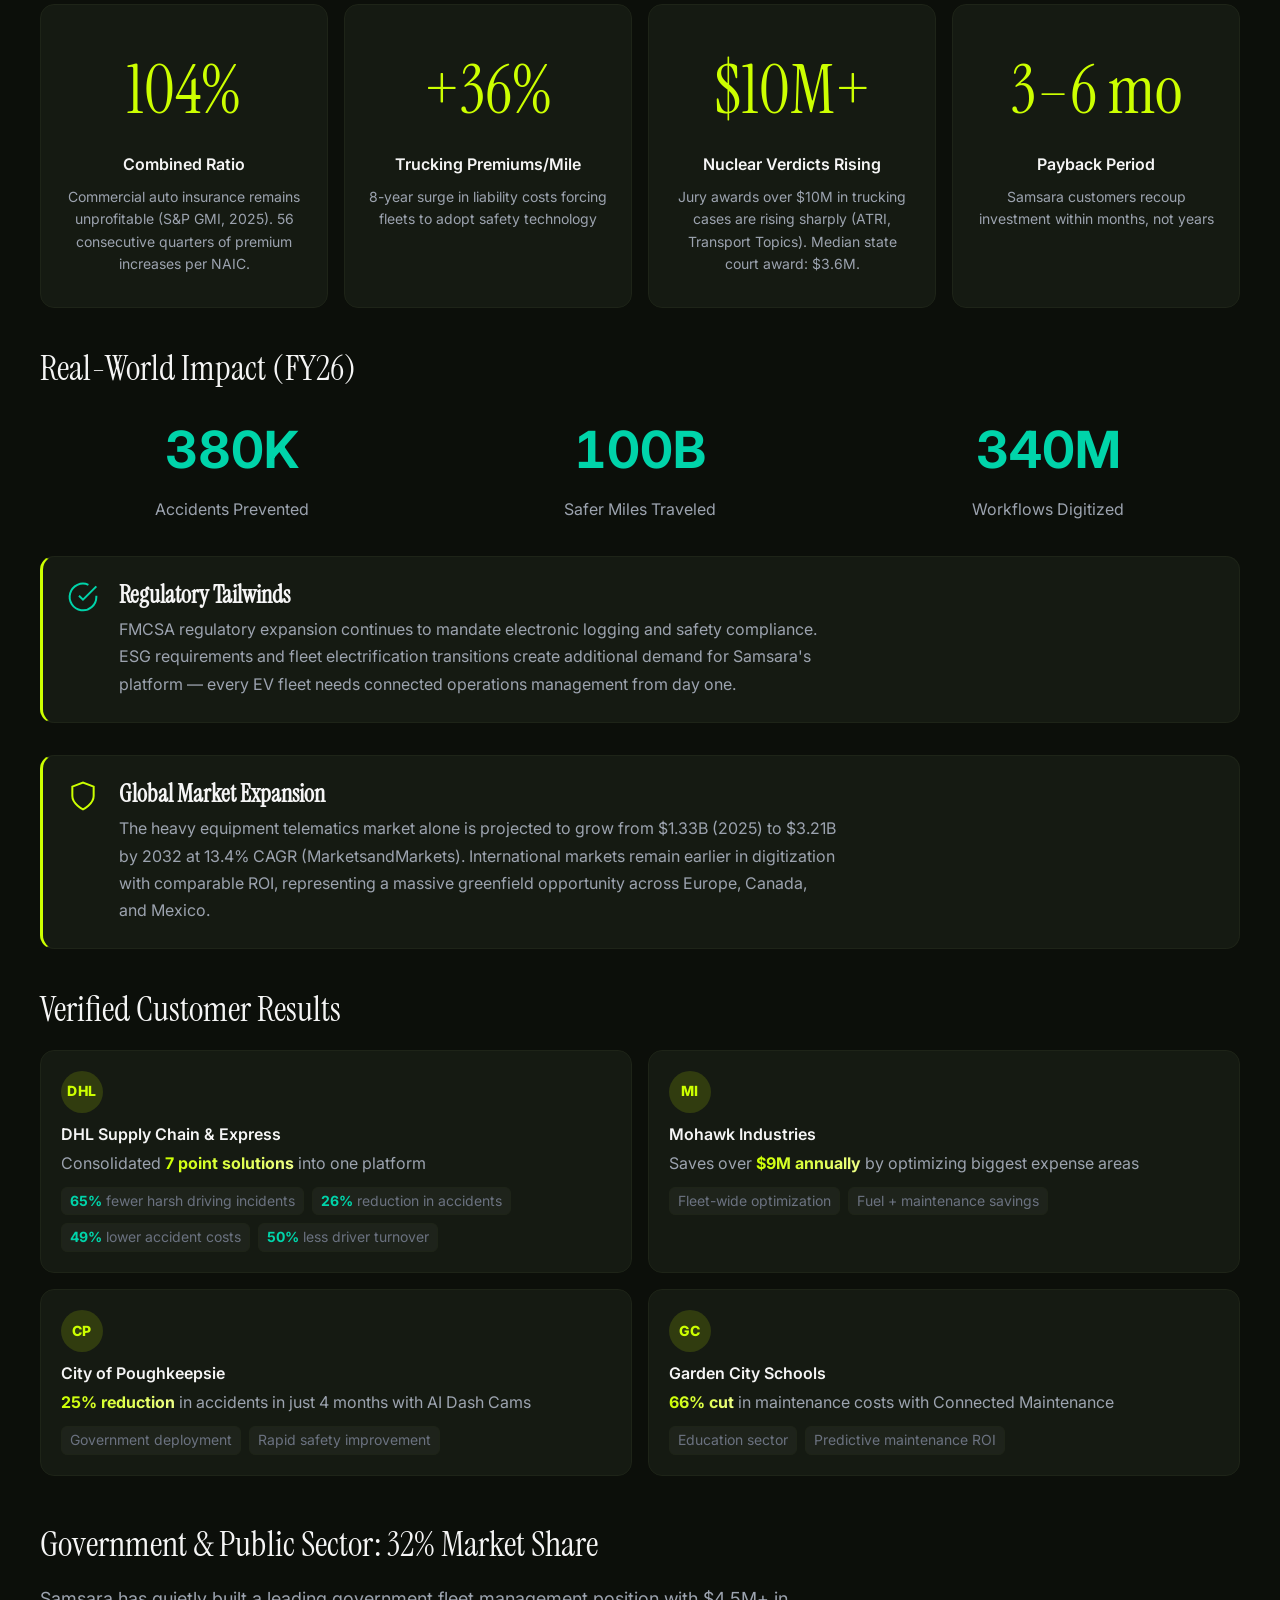
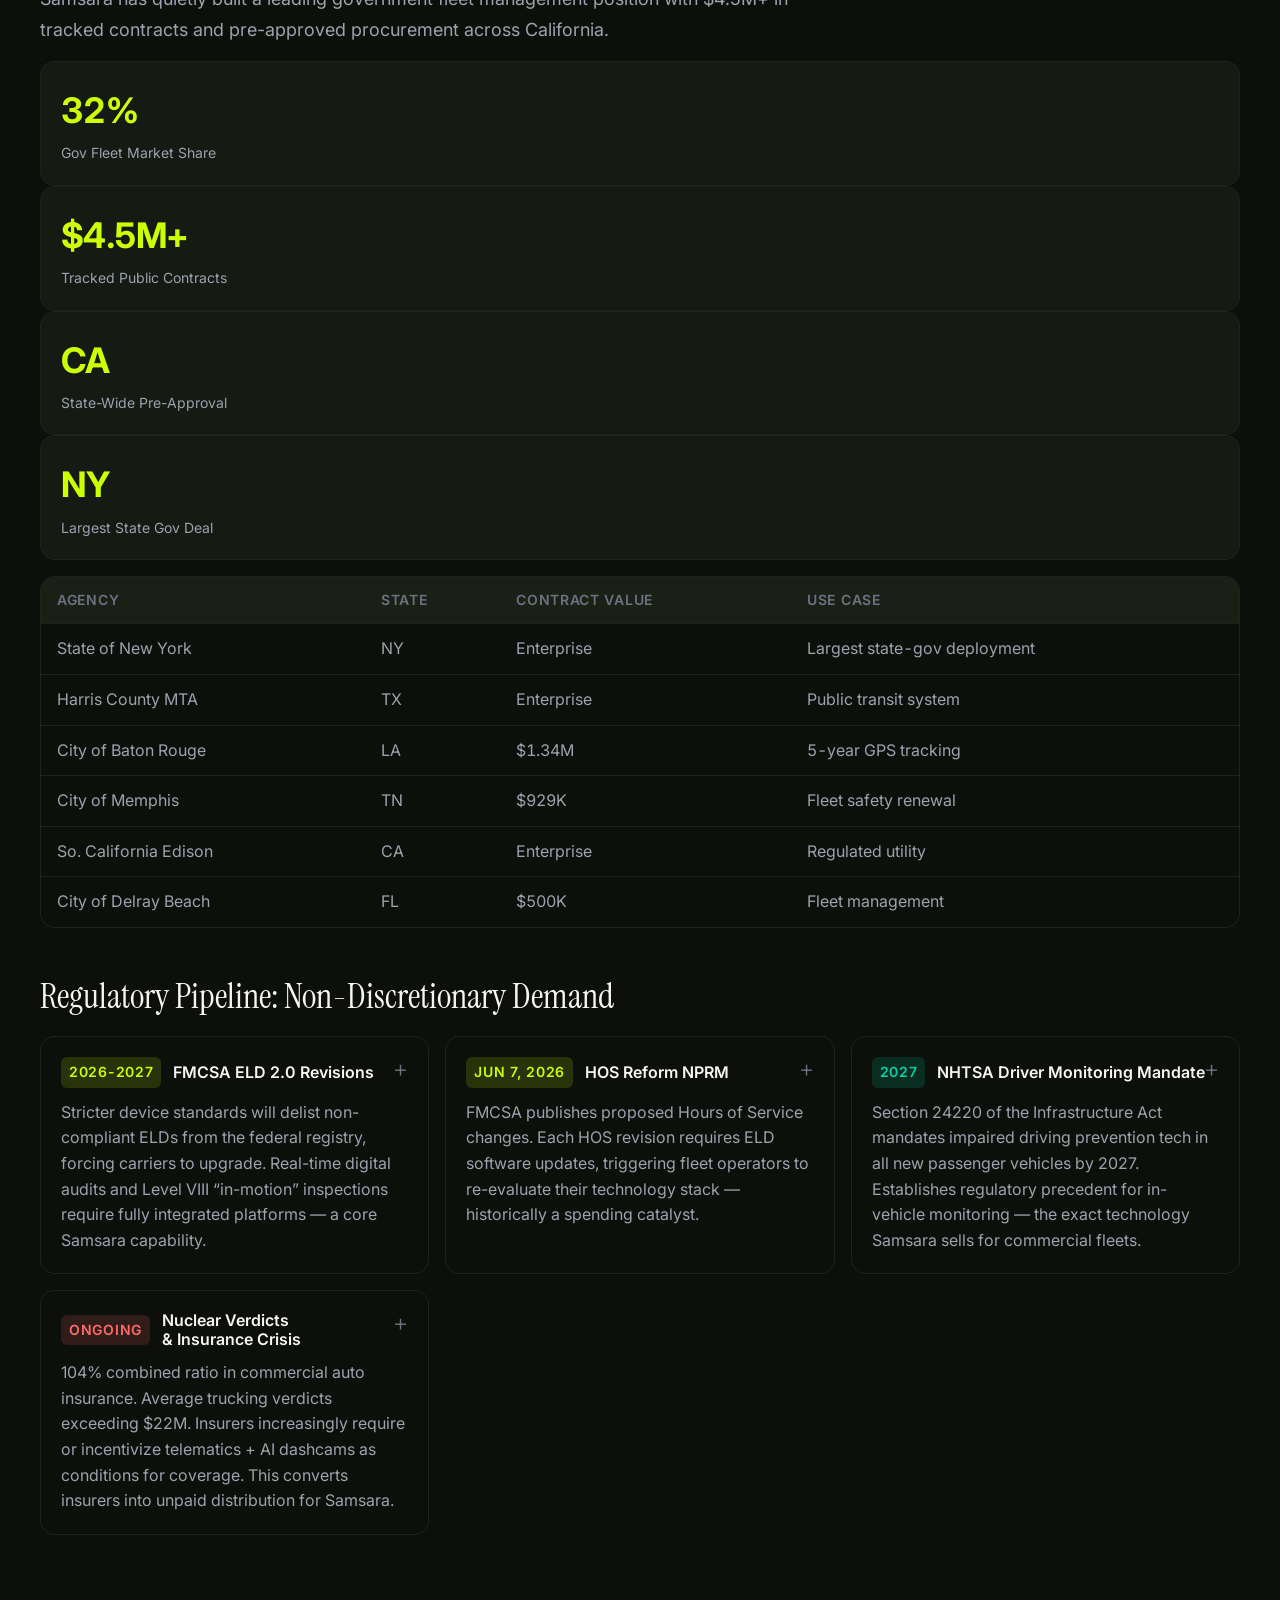
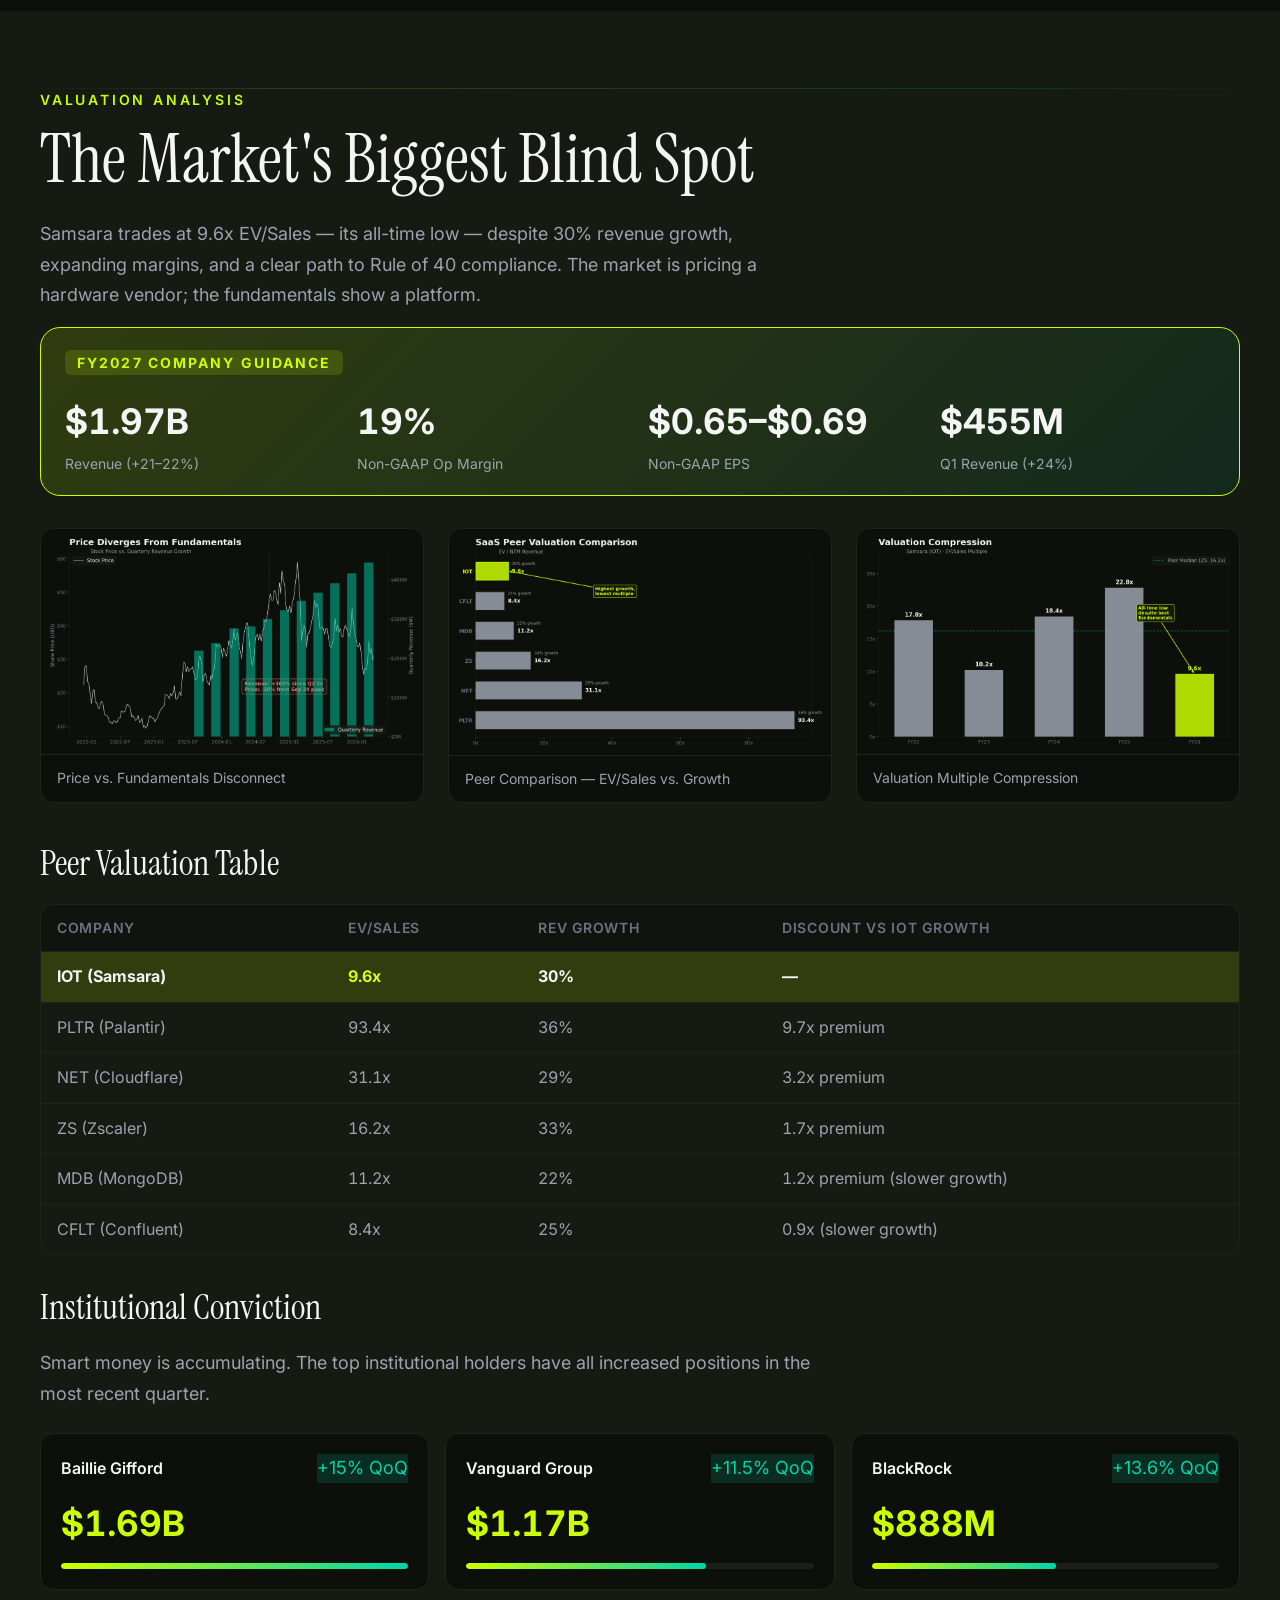
==== commit 70a10e9a: "Iteration v3: 3 new charts (short interest, SBC normalization, TAM penetration), insider/institution" ====
--- a/index.html
+++ b/index.html
@@ -291,6 +291,26 @@
           </div>
         </div>
 
+        <h3 class="subsection-title" style="margin-top:var(--space-10)">$100K+ Customer Engine</h3>
+        <div class="kpi-grid" data-animate>
+          <div class="kpi-card">
+            <span class="kpi-value text-accent">3,194</span>
+            <span class="kpi-label">$100K+ ARR Customers</span>
+          </div>
+          <div class="kpi-card">
+            <span class="kpi-value">+35%</span>
+            <span class="kpi-label">YoY Growth (831 added)</span>
+          </div>
+          <div class="kpi-card">
+            <span class="kpi-value">63%</span>
+            <span class="kpi-label">% of Total ARR</span>
+          </div>
+          <div class="kpi-card">
+            <span class="kpi-value" style="color:#00D4AA">23%</span>
+            <span class="kpi-label">Q4 ACV from New Products</span>
+          </div>
+        </div>
+
         <h3 class="subsection-title">Consensus Estimates</h3>
         <div class="table-wrapper">
           <table class="data-table">
@@ -447,6 +467,18 @@
             </tbody>
           </table>
         </div>
+
+        <h3 class="subsection-title" style="margin-top:var(--space-10)">SBC Normalization vs. Peers</h3>
+        <p class="body-text">Samsara's SBC compression from 53% to 21% of revenue is the steepest in the peer set — on track to reach mature levels by FY2028.</p>
+        <div class="chart-card" data-animate>
+          <img src="assets/charts/sbc-normalization.png" alt="SBC normalization comparison showing Samsara declining faster than peers" class="chart-img will-reveal">
+        </div>
+
+        <h3 class="subsection-title" style="margin-top:var(--space-10)">TAM Penetration: 1.6% of $117B+</h3>
+        <p class="body-text">At less than 2% penetration of a $117B+ market growing at 22% CAGR, Samsara has a decade of runway.</p>
+        <div class="chart-card" data-animate>
+          <img src="assets/charts/tam-penetration.png" alt="TAM penetration chart showing massive remaining runway" class="chart-img will-reveal">
+        </div>
       </div>
     </section>
 
@@ -476,6 +508,27 @@
             <p class="mgmt-bio">Goldman Sachs → Morgan Stanley MD → Samsara CFO. Driving the financial discipline behind the path from -$191M to +$207M in free cash flow.</p>
           </article>
         </div>
+
+        <h3 class="subsection-title" style="margin-top:var(--space-10)">Insider Ownership: Skin in the Game</h3>
+        <div class="kpi-grid" data-animate>
+          <div class="kpi-card">
+            <span class="kpi-value text-accent">46.5%</span>
+            <span class="kpi-label">Insider Ownership</span>
+          </div>
+          <div class="kpi-card">
+            <span class="kpi-value">555</span>
+            <span class="kpi-label">Institutional Holders</span>
+          </div>
+          <div class="kpi-card">
+            <span class="kpi-value">330.6M</span>
+            <span class="kpi-label">Institutional Shares</span>
+          </div>
+          <div class="kpi-card">
+            <span class="kpi-value" style="color:#00D4AA">#1</span>
+            <span class="kpi-label">Baillie Gifford (Largest)</span>
+          </div>
+        </div>
+        <p class="body-text" style="margin-top:var(--space-3)">Founders retain ~46.5% ownership — the highest in enterprise SaaS at this scale. Baillie Gifford, famous for early bets on Tesla, Shopify, and Amazon, is the top institutional holder. Vanguard has increased position 136% over 2 years.</p>
 
         <div class="callout-card" data-animate>
           <div class="callout-icon">
@@ -827,6 +880,38 @@
               <tr><td>City of Delray Beach</td><td>FL</td><td>$500K</td><td>Fleet management</td></tr>
             </tbody>
           </table>
+        </div>
+
+        <h3 class="subsection-title" style="margin-top:var(--space-12)">Regulatory Pipeline: Non-Discretionary Demand</h3>
+        <div class="risk-grid">
+          <article class="risk-card" data-animate>
+            <div class="risk-header">
+              <span class="risk-severity" style="background:rgba(204,255,0,0.15);color:#CCFF00">2026-2027</span>
+              <h3 class="risk-title">FMCSA ELD 2.0 Revisions</h3>
+            </div>
+            <p class="risk-desc">Stricter device standards will delist non-compliant ELDs from the federal registry, forcing carriers to upgrade. Real-time digital audits and Level VIII “in-motion” inspections require fully integrated platforms — a core Samsara capability.</p>
+          </article>
+          <article class="risk-card" data-animate>
+            <div class="risk-header">
+              <span class="risk-severity" style="background:rgba(204,255,0,0.15);color:#CCFF00">Jun 7, 2026</span>
+              <h3 class="risk-title">HOS Reform NPRM</h3>
+            </div>
+            <p class="risk-desc">FMCSA publishes proposed Hours of Service changes. Each HOS revision requires ELD software updates, triggering fleet operators to re-evaluate their technology stack — historically a spending catalyst.</p>
+          </article>
+          <article class="risk-card" data-animate>
+            <div class="risk-header">
+              <span class="risk-severity" style="background:rgba(0,212,170,0.15);color:#00D4AA">2027</span>
+              <h3 class="risk-title">NHTSA Driver Monitoring Mandate</h3>
+            </div>
+            <p class="risk-desc">Section 24220 of the Infrastructure Act mandates impaired driving prevention tech in all new passenger vehicles by 2027. Establishes regulatory precedent for in-vehicle monitoring — the exact technology Samsara sells for commercial fleets.</p>
+          </article>
+          <article class="risk-card" data-animate>
+            <div class="risk-header">
+              <span class="risk-severity" style="background:rgba(255,107,107,0.15);color:#FF6B6B">Ongoing</span>
+              <h3 class="risk-title">Nuclear Verdicts &amp; Insurance Crisis</h3>
+            </div>
+            <p class="risk-desc">104% combined ratio in commercial auto insurance. Average trucking verdicts exceeding $22M. Insurers increasingly require or incentivize telematics + AI dashcams as conditions for coverage. This converts insurers into unpaid distribution for Samsara.</p>
+          </article>
         </div>
       </div>
     </section>
@@ -1170,6 +1255,10 @@
         </div>
         <p class="body-text">Short interest nearly tripled from 10.1M shares (Jan 2025) to 29.4M (Mar 2026). If catalysts push the stock above $35-38, shorts face 15-25% losses and may be forced to cover — creating a multi-day buying impulse that amplifies upside.</p>
 
+        <div class="chart-card" data-animate>
+          <img src="assets/charts/short-interest-trend.png" alt="Short interest trend showing 190% increase over 14 months" class="chart-img will-reveal">
+        </div>
+
         <h3 class="subsection-title" style="margin-top:var(--space-10)">Historical SaaS Re-Rating Analogs</h3>
         <p class="body-text">SaaS companies crossing from GAAP losses to profitability while maintaining 20%+ growth see 1.5-3x multiple expansion within 12-24 months.</p>
         <div class="table-wrapper">
@@ -1219,6 +1308,28 @@
                 <td><strong>30%</strong></td>
                 <td><strong>→ ?</strong></td>
               </tr>
+            </tbody>
+          </table>
+        </div>
+
+        <h3 class="subsection-title" style="margin-top:var(--space-10)">Blue-Sky Scenario: The Path to $87</h3>
+        <p class="body-text">What happens if identifiable catalysts all fire within 24 months? At 20x NTM revenue on FY2028 estimates (the current peer median), Samsara trades at $87 — a 184% return.</p>
+        <div class="table-wrapper">
+          <table class="data-table">
+            <thead>
+              <tr>
+                <th>Catalyst</th>
+                <th>Impact</th>
+              </tr>
+            </thead>
+            <tbody>
+              <tr><td>S&amp;P 500 Inclusion</td><td>$2-3B passive buying, 15% of float absorbed</td></tr>
+              <tr><td>AI Coach → 30% ARPU Uplift</td><td>ARR accelerates to 25-28% growth</td></tr>
+              <tr><td>Motive IPO at 18x Rev</td><td>Re-anchors Samsara multiple from 9.6x → 15x+</td></tr>
+              <tr><td>International → 25% of Rev</td><td>Extends 20%+ growth era by 2-3 years</td></tr>
+              <tr><td>SBC → 12% of Revenue</td><td>GAAP EPS $0.80+, attracts value investors</td></tr>
+              <tr><td>FY2028 Rev $2.5B @ 15x</td><td>EV $37.5B = <strong class="text-accent">$65/share</strong></td></tr>
+              <tr class="row-highlight"><td><strong>FY2028 @ 20x (Peer Median)</strong></td><td>EV $50B = <strong class="text-accent">$87/share (+184%)</strong></td></tr>
             </tbody>
           </table>
         </div>
@@ -1453,7 +1564,7 @@
         <div class="reader-card">
           <div class="reader-meta">
             <span class="reader-badge">PDF-Style Report</span>
-            <span class="reader-pages">~30 pages · 9 charts · 24 sections</span>
+            <span class="reader-pages">~35 pages · 12 charts · 28 sections</span>
           </div>
           <div class="reader-toc">
             <h4 class="reader-toc-title">Table of Contents</h4>
--- a/style.css
+++ b/style.css
@@ -403,12 +403,12 @@
 /* === HERO === */
 .hero {
   position: relative;
-  min-height: 100dvh;
+  min-height: calc(100dvh - 84px);
   display: flex;
   flex-direction: column;
   align-items: center;
   justify-content: center;
-  padding: var(--space-24) var(--space-6) var(--space-12);
+  padding: var(--space-16) var(--space-6);
   overflow: hidden;
 }
 
@@ -426,6 +426,8 @@
 .hero-content {
   text-align: center;
   max-width: 900px;
+  width: 100%;
+  margin: 0 auto;
   position: relative;
   z-index: 1;
 }
@@ -449,6 +451,7 @@
   line-height: 1.15;
   color: var(--color-text);
   margin-bottom: var(--space-6);
+  text-wrap: balance;
   opacity: 0;
   transform: translateY(20px);
   animation: heroFadeUp 1s cubic-bezier(0.16, 1, 0.3, 1) 0.5s forwards;
@@ -486,11 +489,15 @@
 }
 
 @media (max-width: 640px) {
-  .hero { padding: var(--space-20) var(--space-4) var(--space-10); }
+  .hero { padding: var(--space-12) var(--space-4); min-height: calc(100dvh - 84px); }
   .hero-sub { font-size: var(--text-sm); padding: 0 var(--space-2); }
   .hero-eyebrow { font-size: 0.65rem; letter-spacing: 0.08em; }
-  .hero-headline { font-size: clamp(2rem, 0.5rem + 8vw, 3.5rem); }
-  .hero-content { max-width: 100%; padding: 0 var(--space-2); }
+  .hero-headline { font-size: clamp(2rem, 0.5rem + 8vw, 3.5rem); text-align: center; }
+  .hero-content { max-width: 100%; padding: 0 var(--space-4); text-align: center; margin: 0 auto; }
+}
+
+@media (max-width: 768px) {
+  .hero { padding: var(--space-12) var(--space-4); }
 }
 
 /* Ticker */
@@ -554,6 +561,7 @@
 
 .section-inner {
   max-width: var(--content-wide);
+  width: 100%;
   margin: 0 auto;
 }
 
@@ -573,6 +581,7 @@
   color: var(--color-text);
   margin-bottom: var(--space-5);
   line-height: 1.18;
+  text-wrap: balance;
 }
 
 .subsection-title {
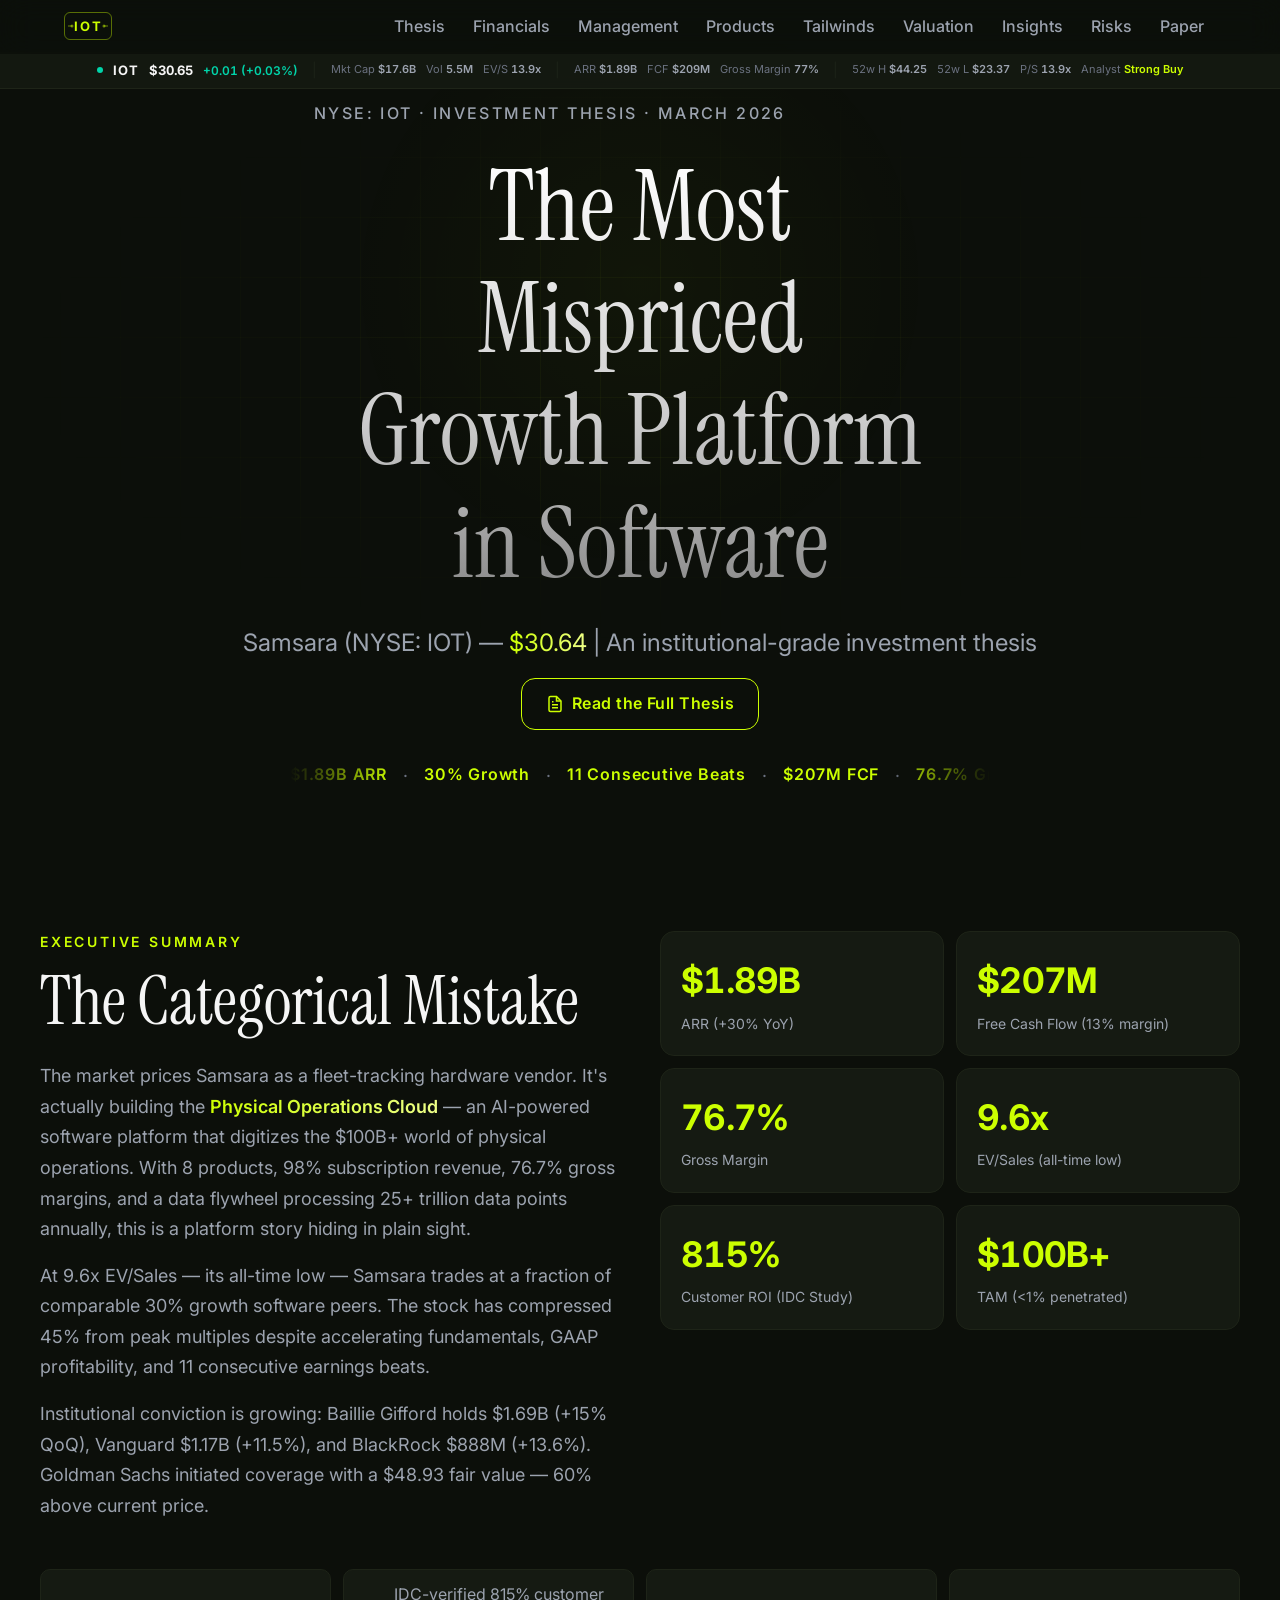
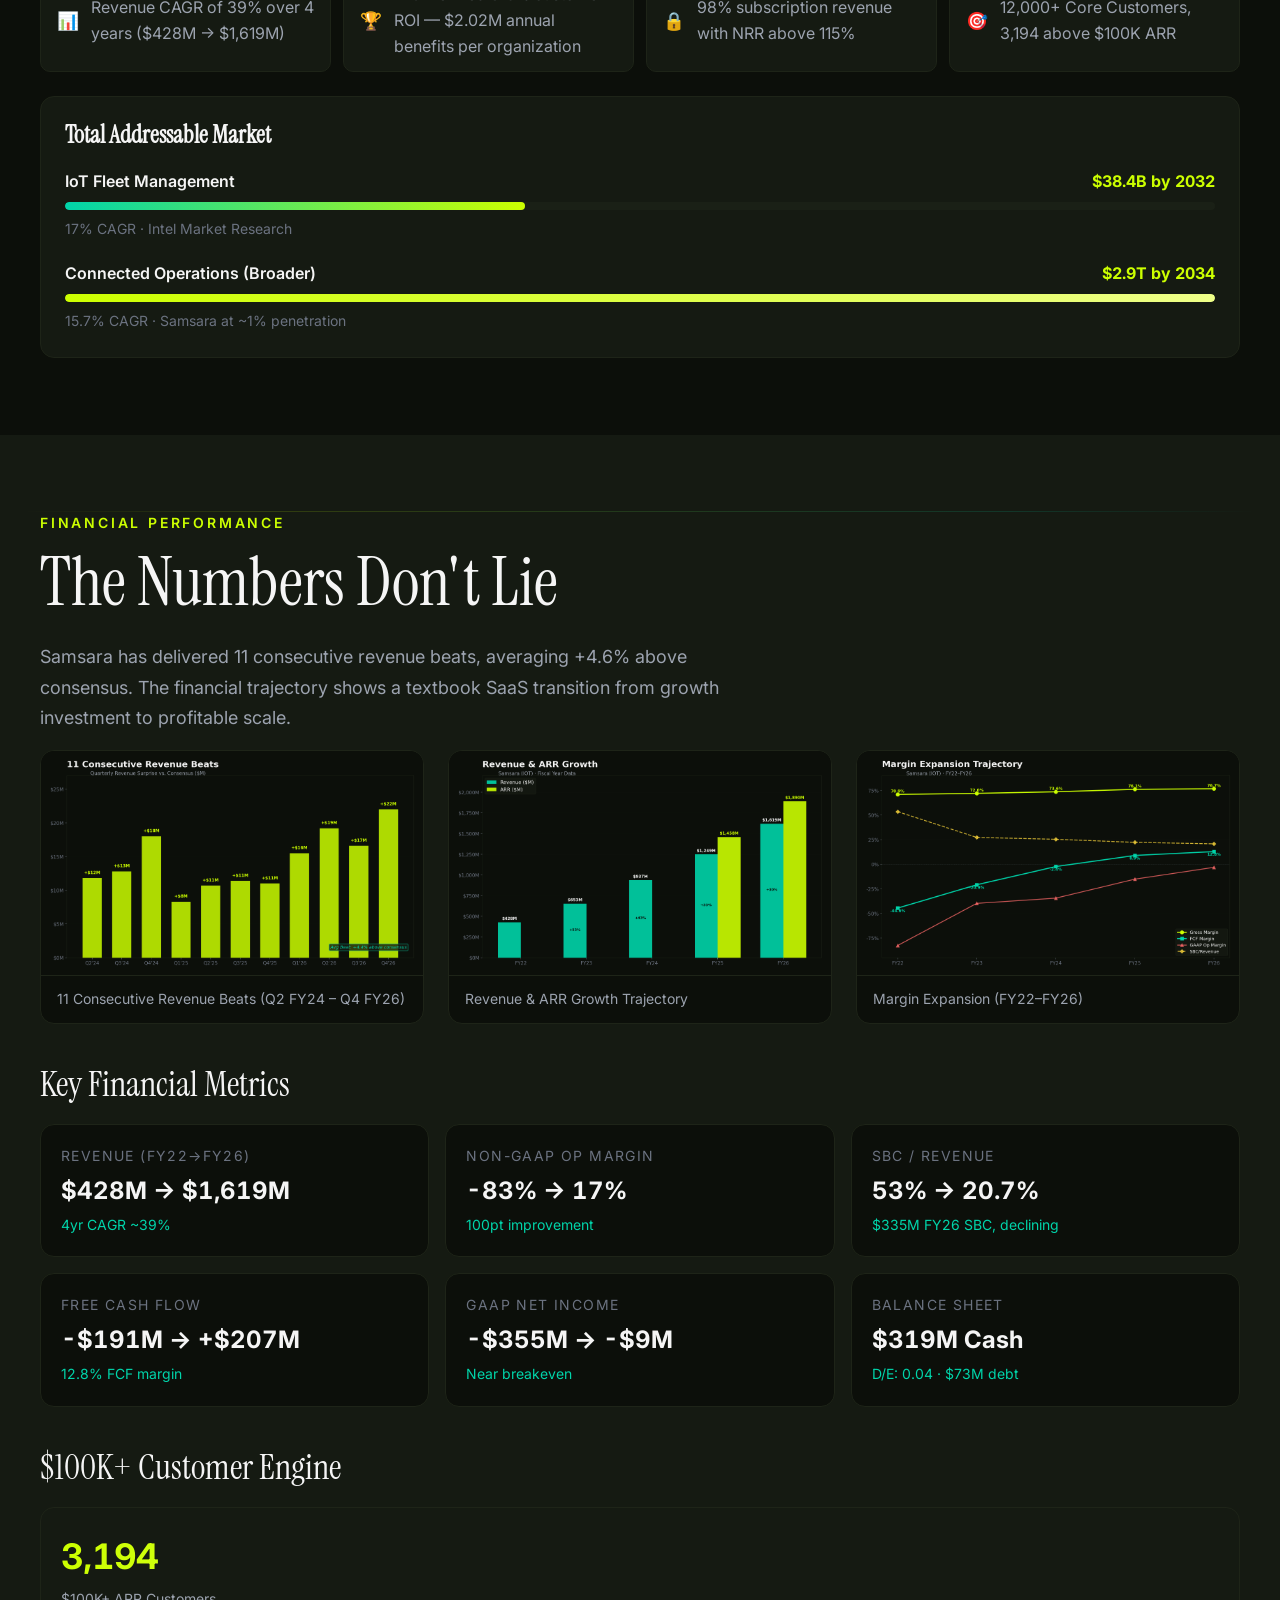
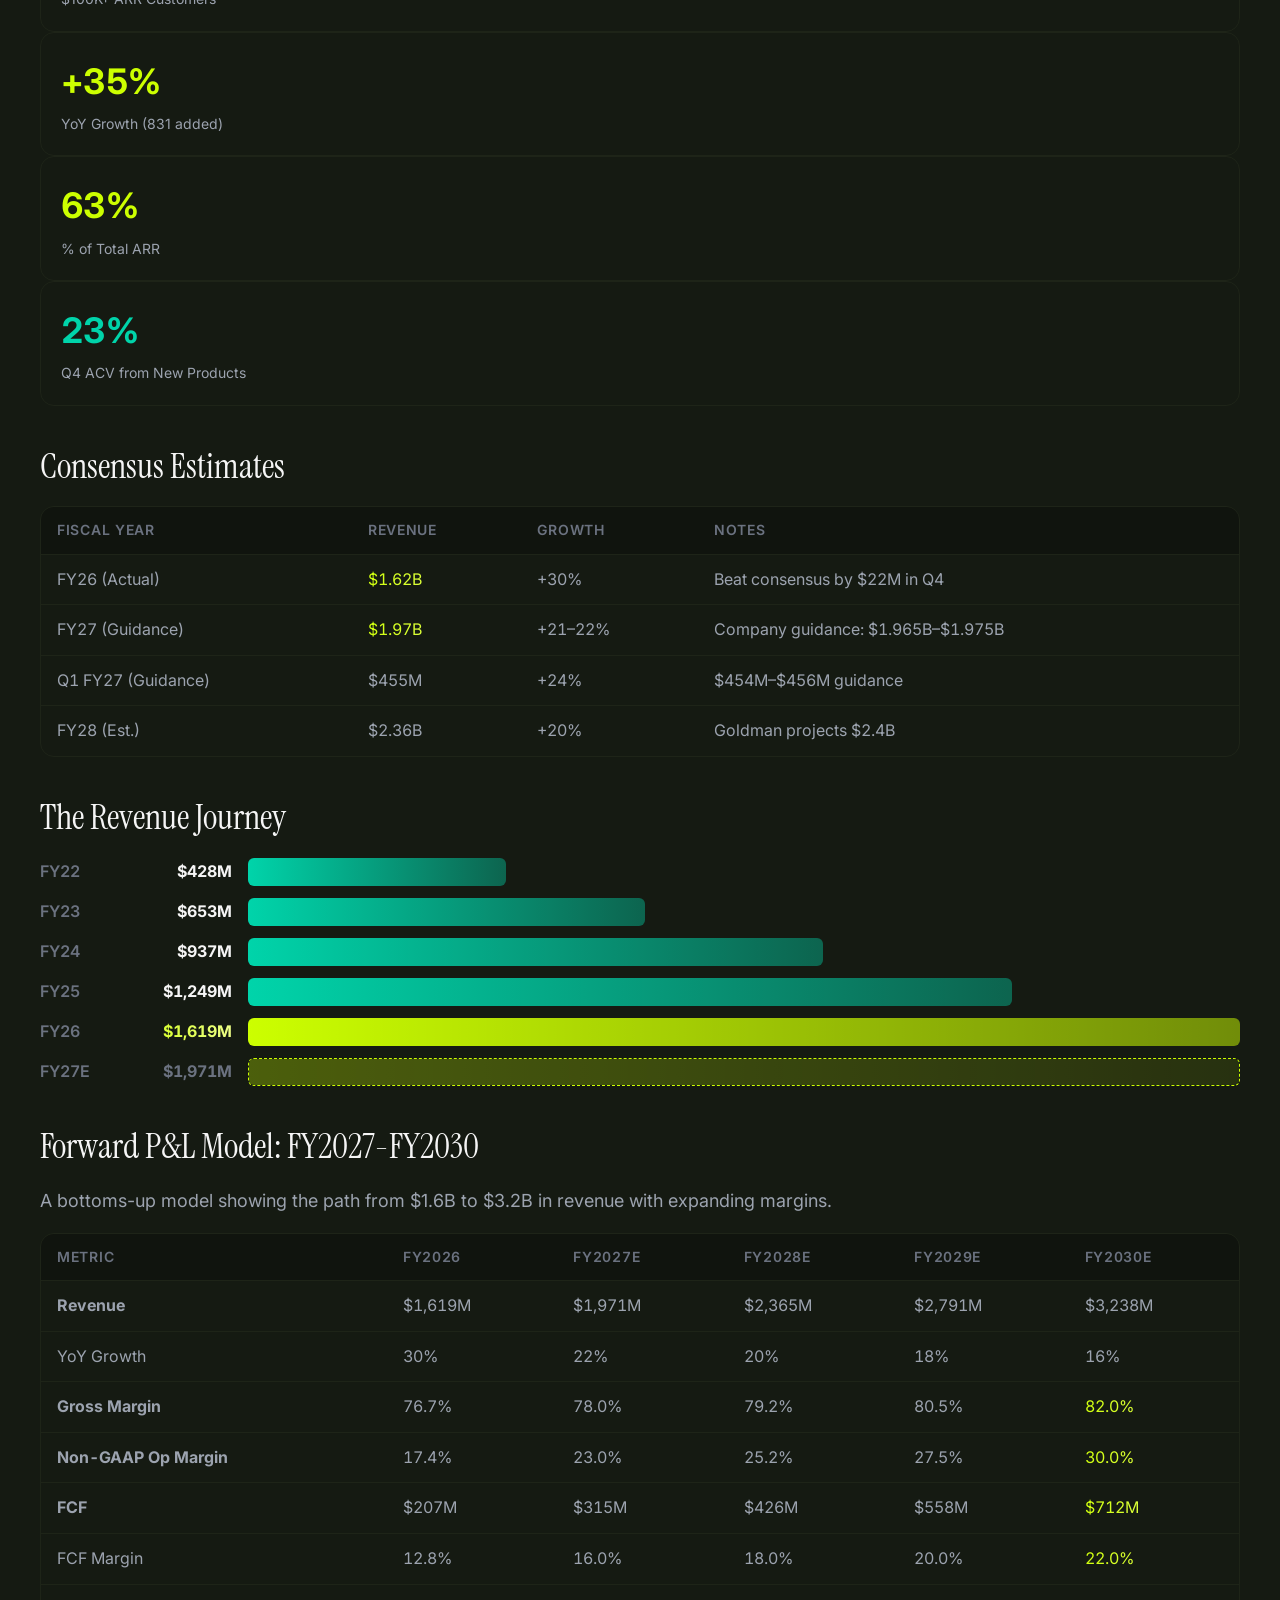
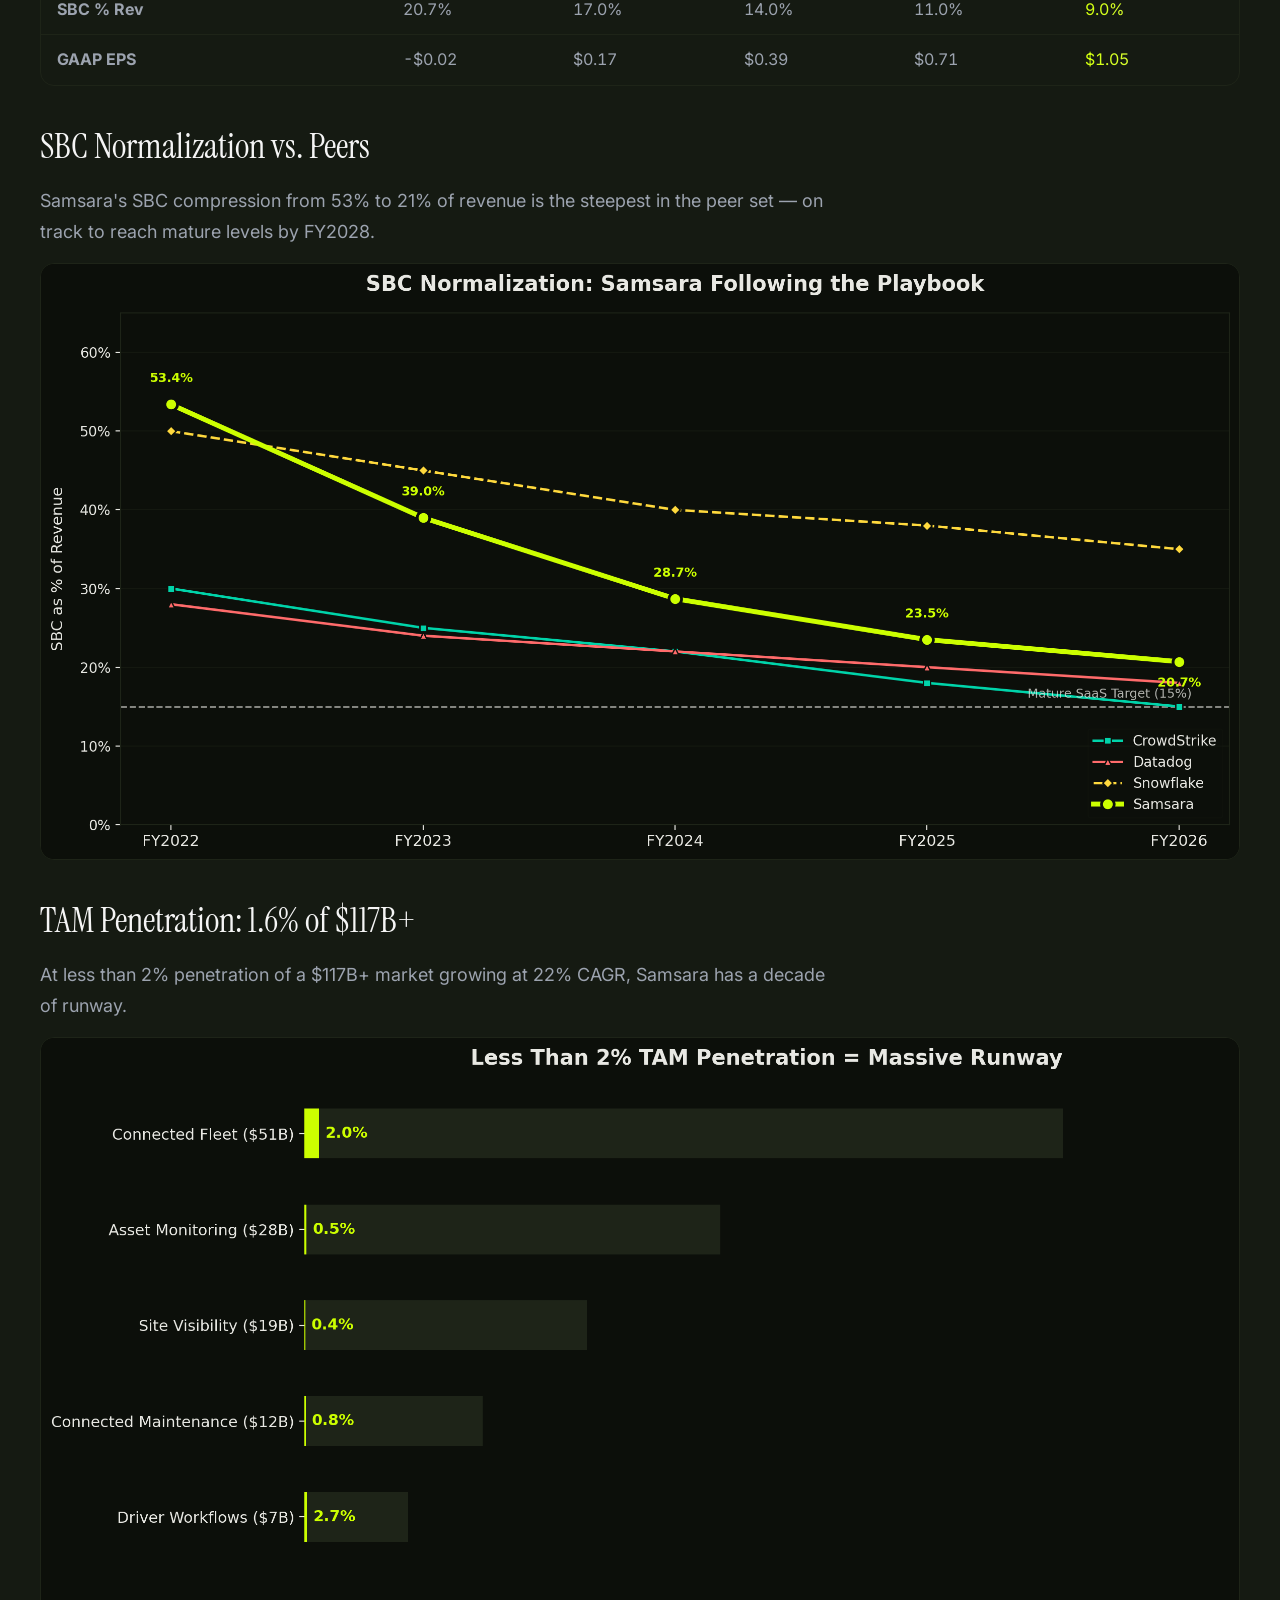
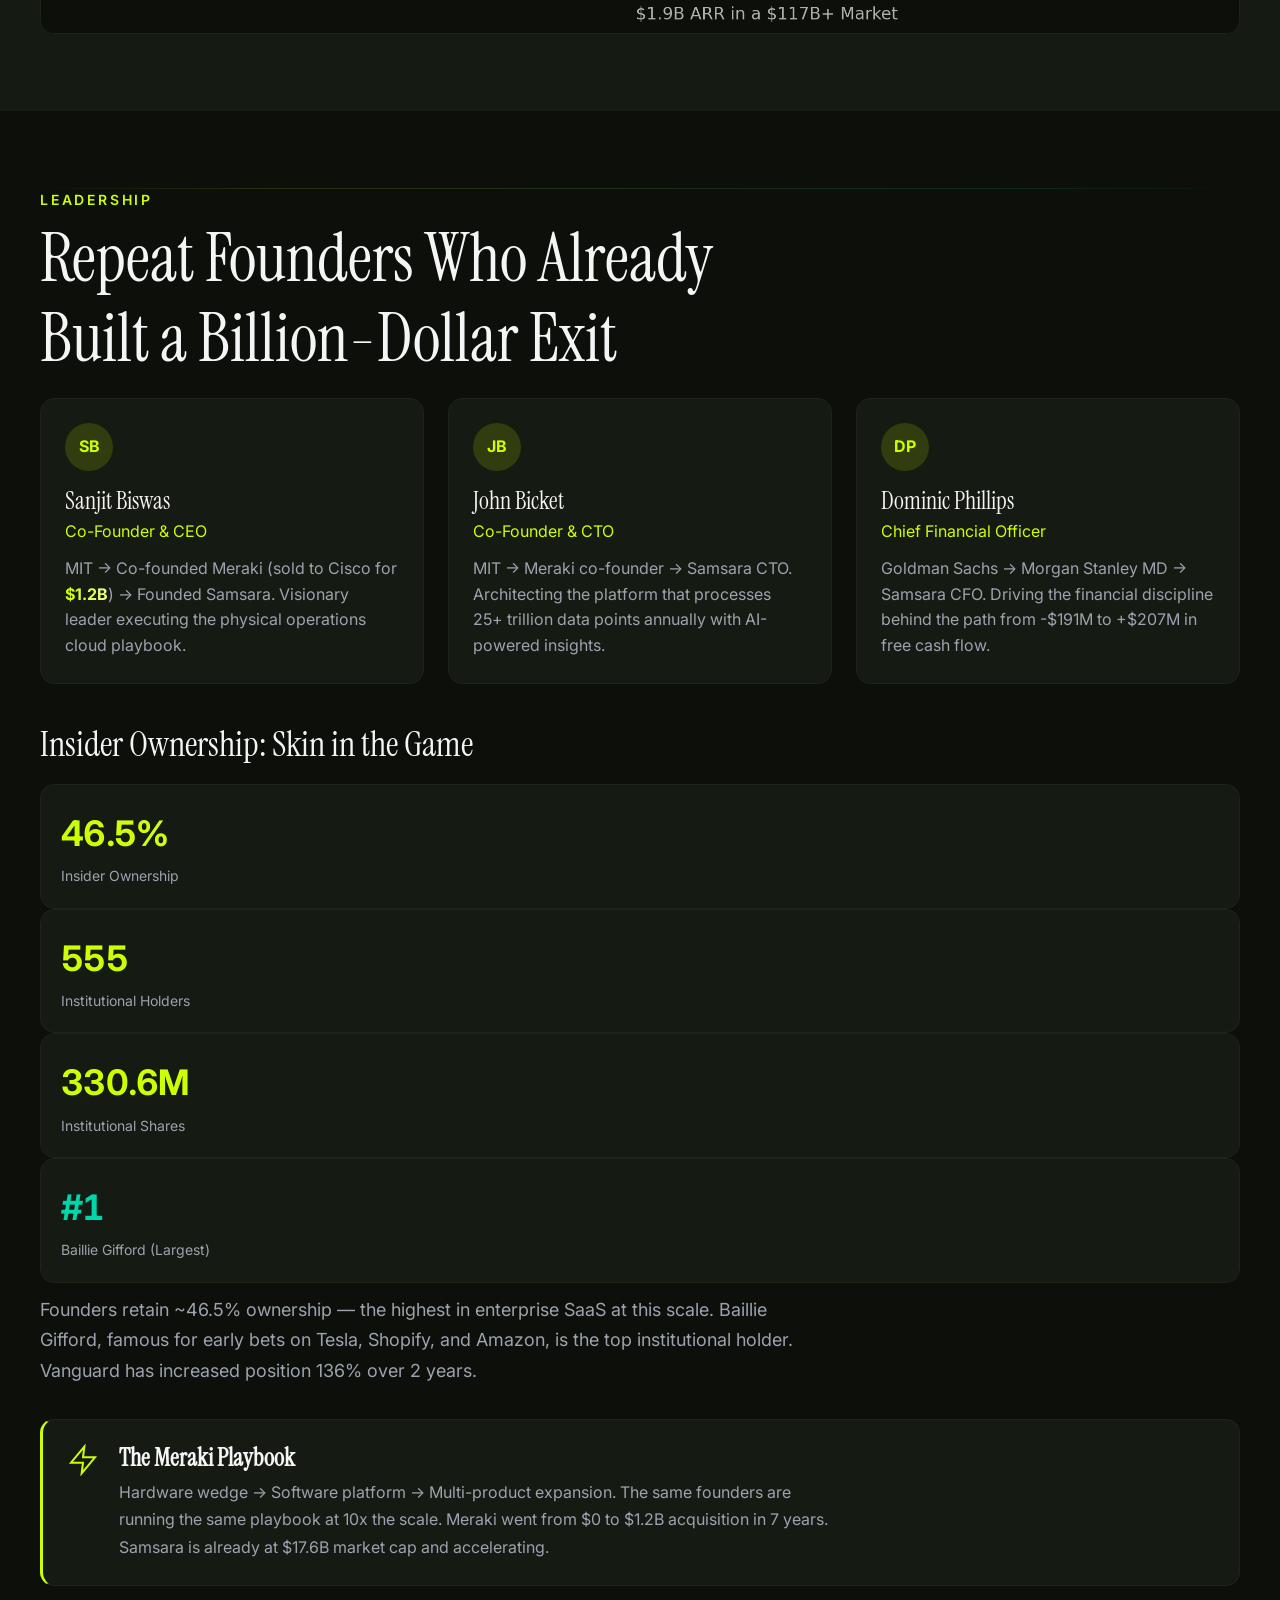
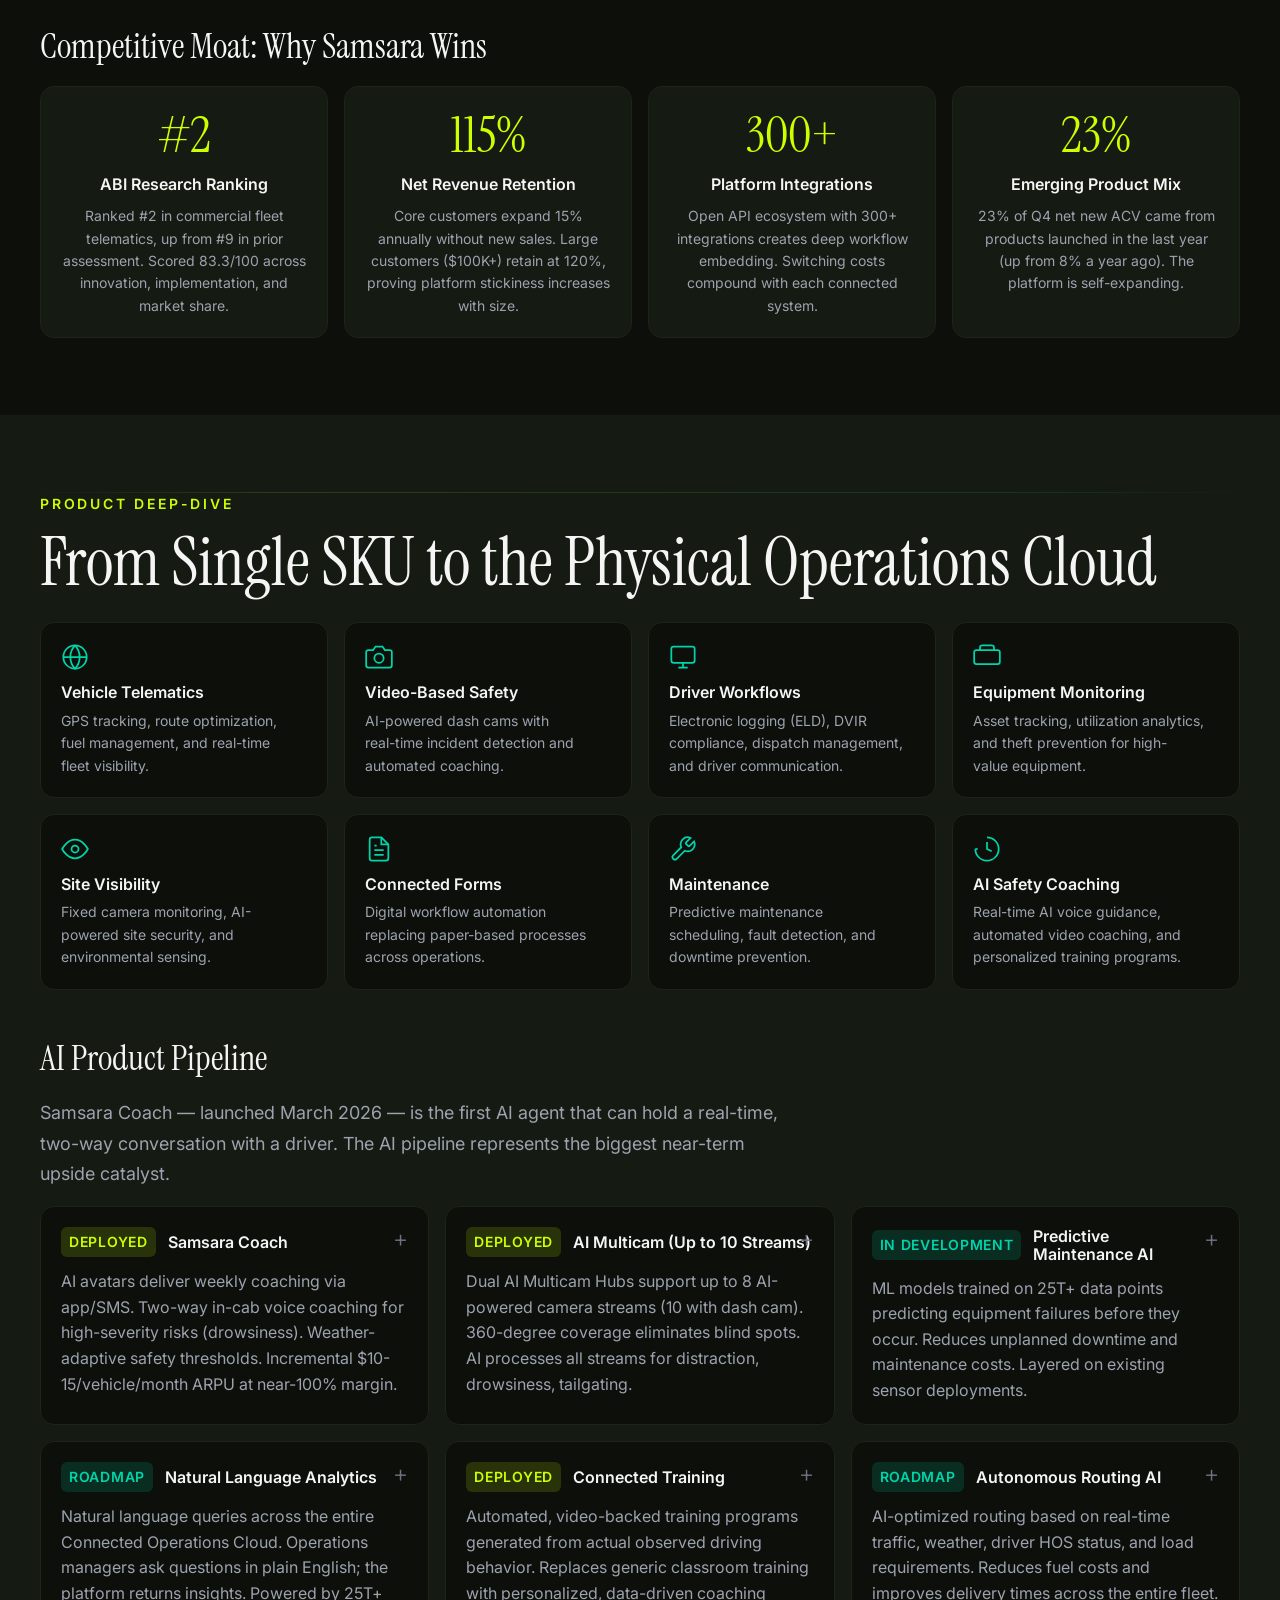
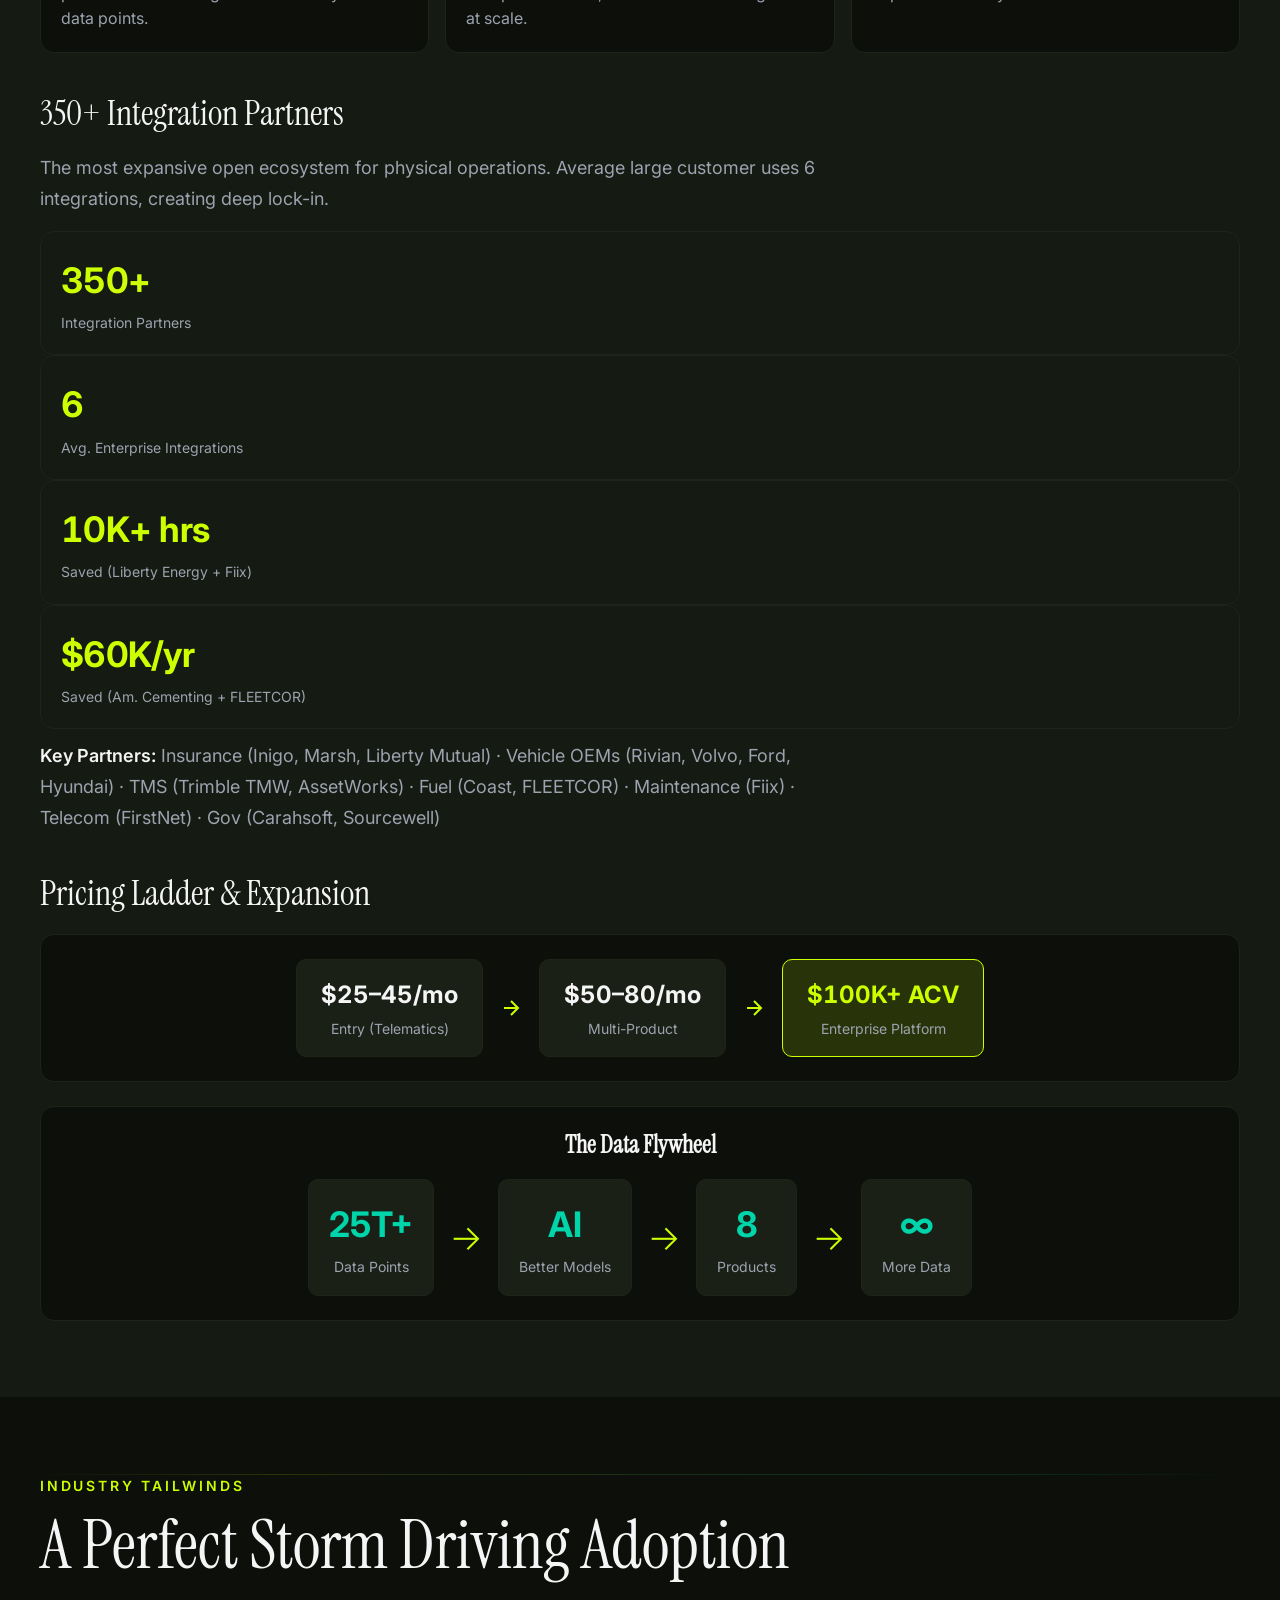
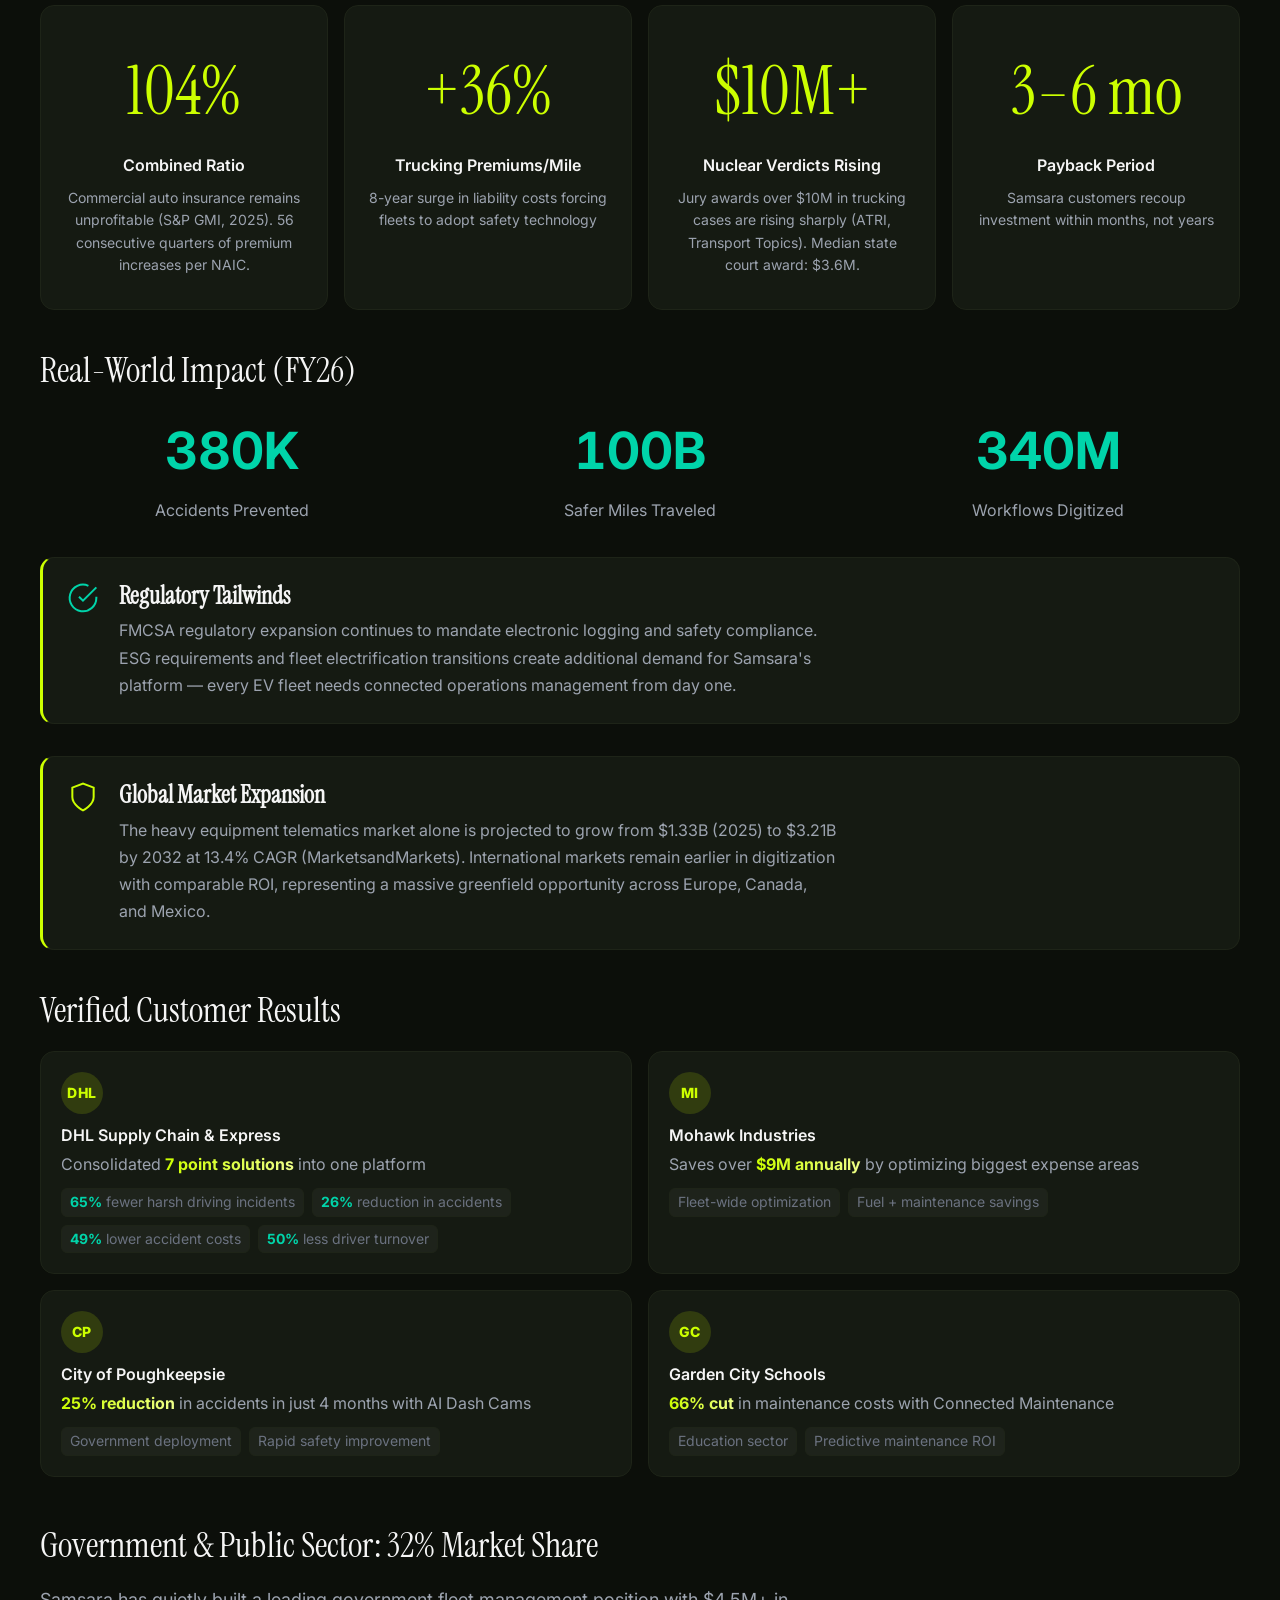
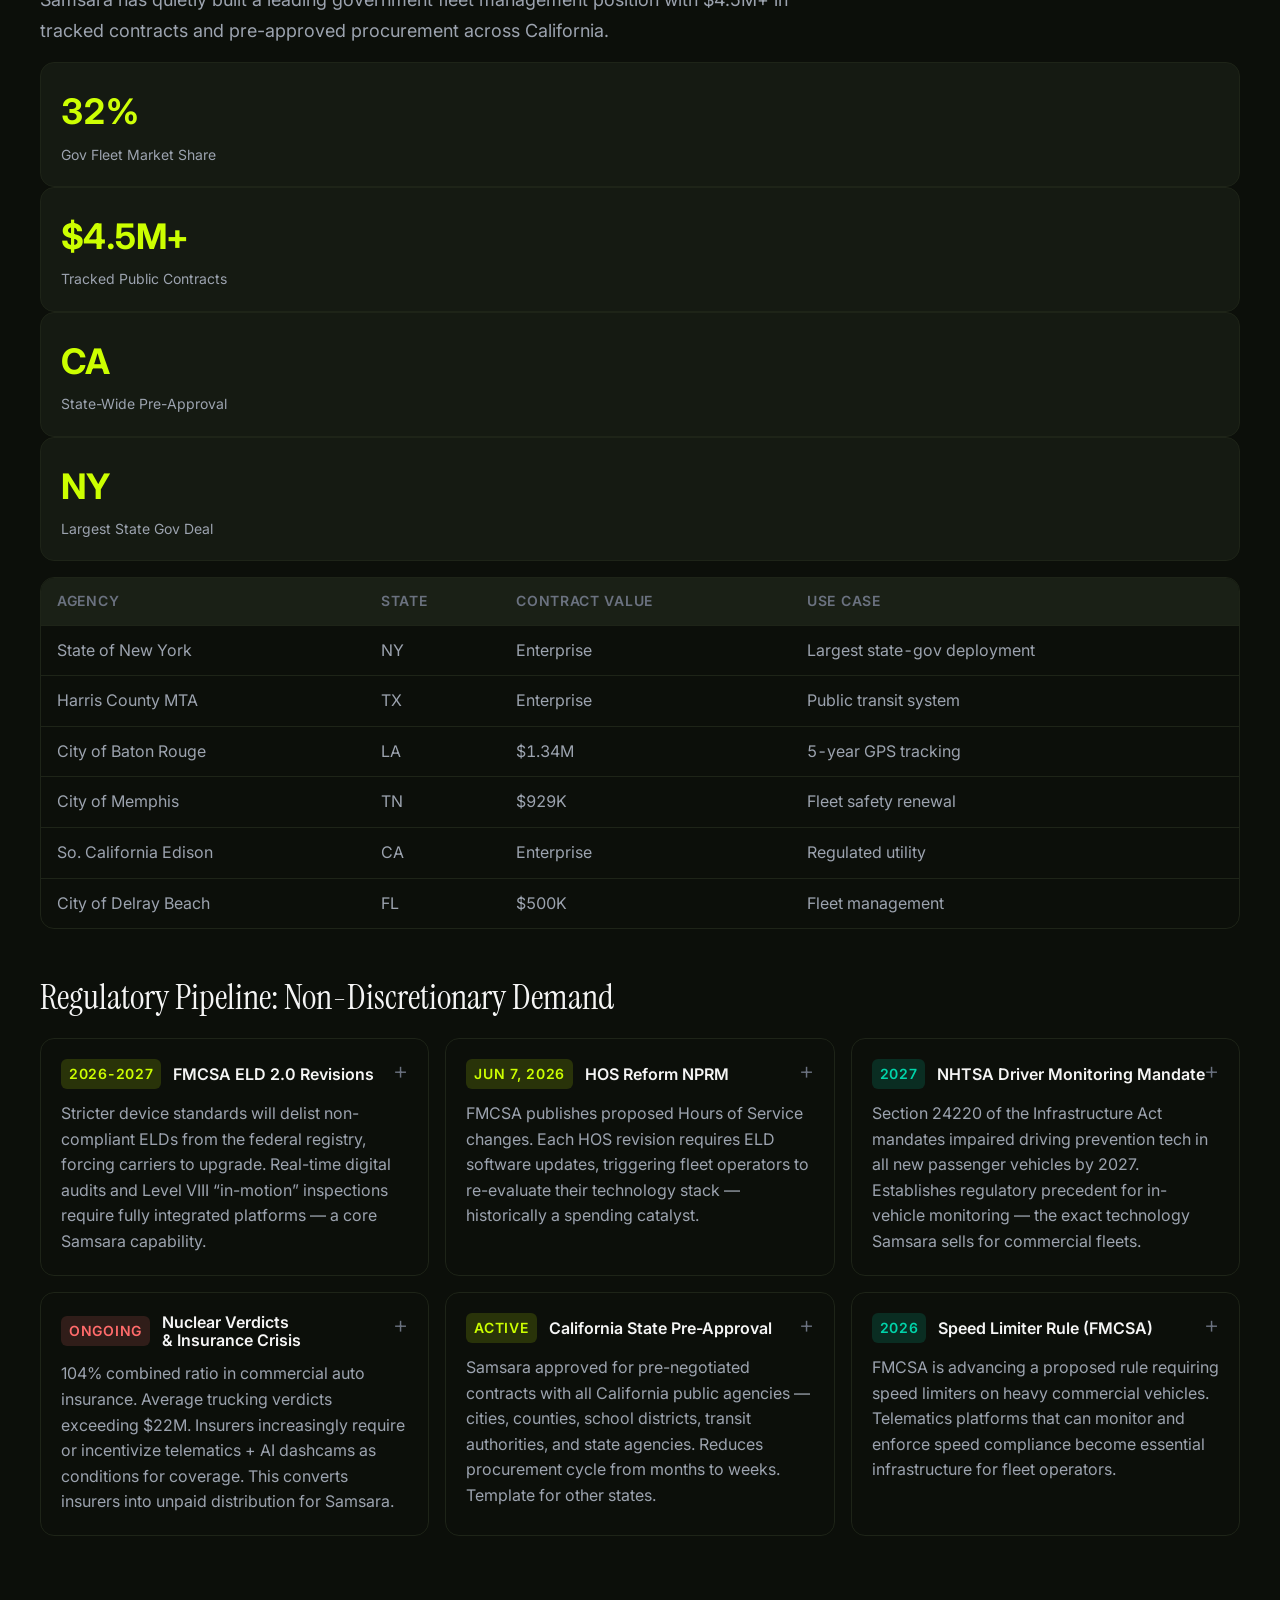
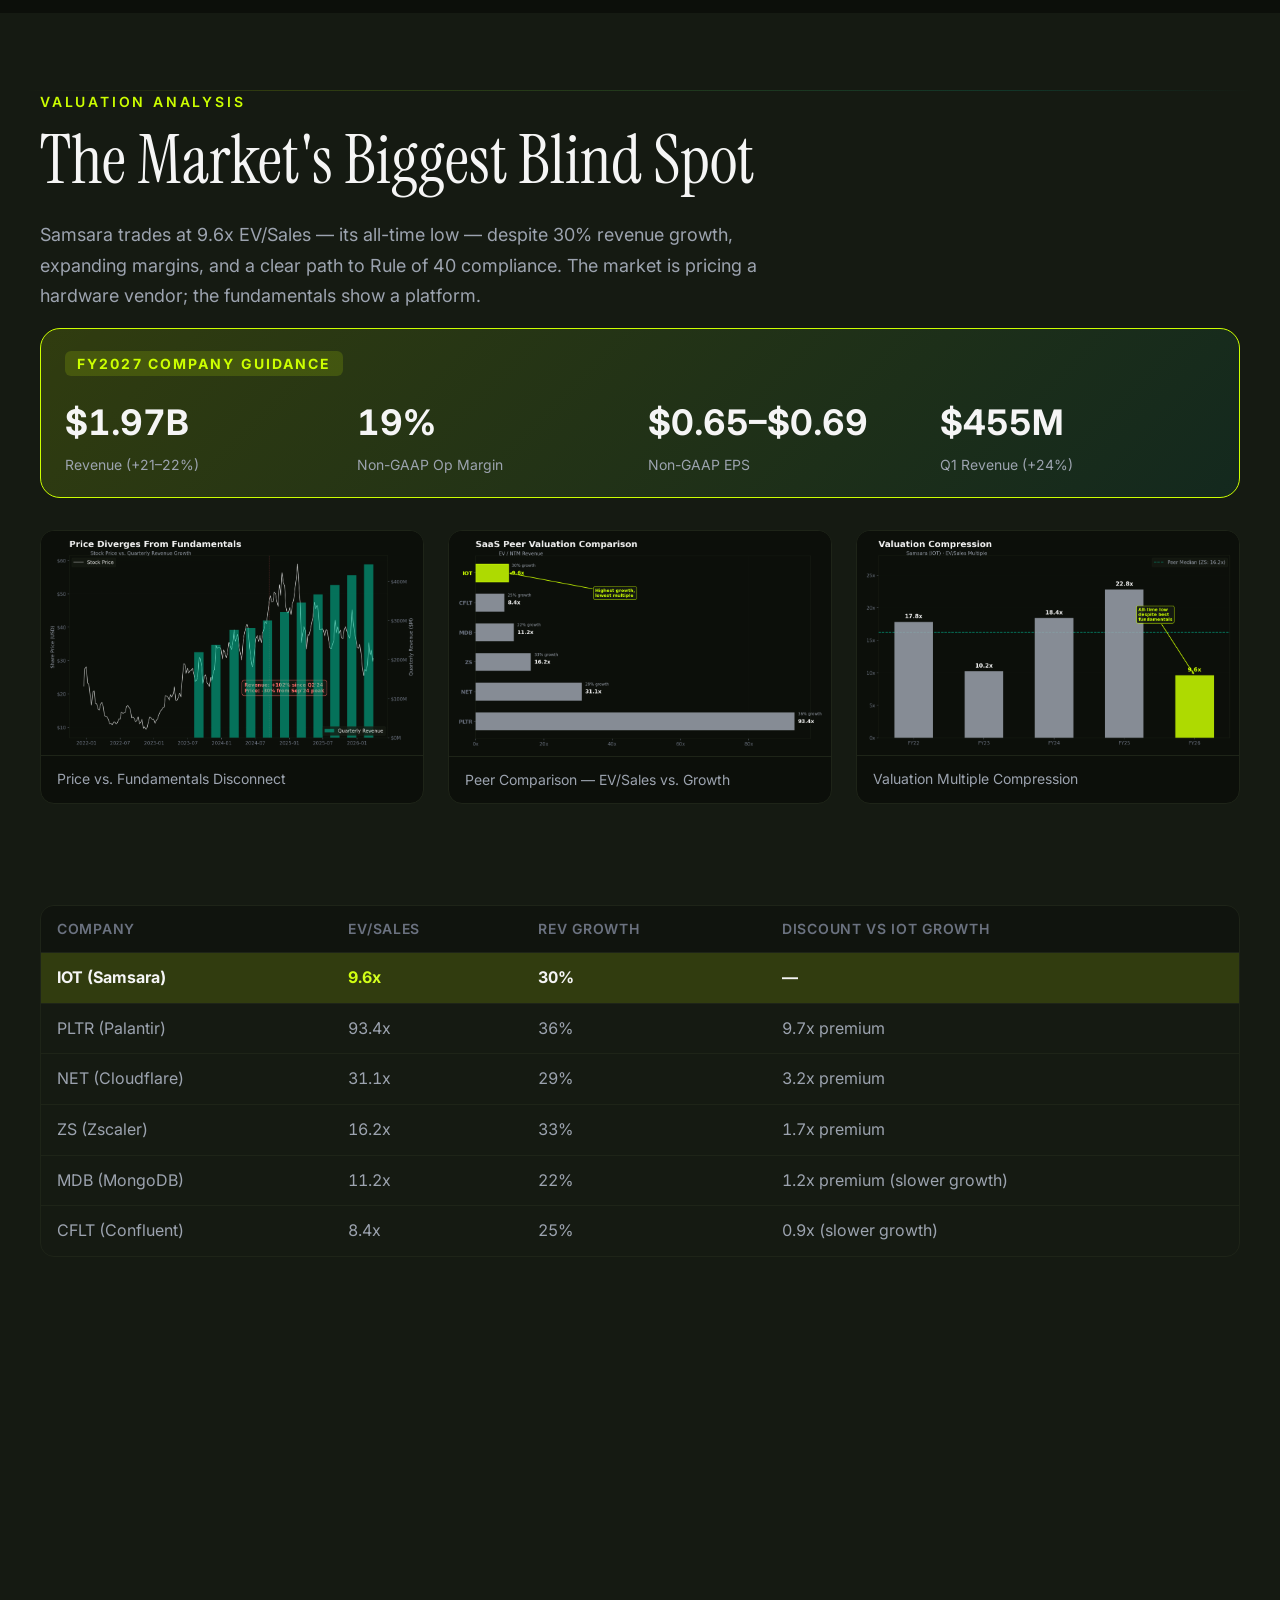
==== commit 0bf3bf05: "Fix hero centering (max-width:14ch + margin auto), fix all grid orphans: catalysts 7→6, AI pipeline " ====
--- a/index.html
+++ b/index.html
@@ -662,6 +662,20 @@
             </div>
             <p class="risk-desc">Natural language queries across the entire Connected Operations Cloud. Operations managers ask questions in plain English; the platform returns insights. Powered by 25T+ data points.</p>
           </article>
+          <article class="risk-card" data-animate>
+            <div class="risk-header">
+              <span class="risk-severity" style="background:rgba(204,255,0,0.15);color:#CCFF00">Deployed</span>
+              <h3 class="risk-title">Connected Training</h3>
+            </div>
+            <p class="risk-desc">Automated, video-backed training programs generated from actual observed driving behavior. Replaces generic classroom training with personalized, data-driven coaching at scale.</p>
+          </article>
+          <article class="risk-card" data-animate>
+            <div class="risk-header">
+              <span class="risk-severity" style="background:rgba(0,212,170,0.15);color:#00D4AA">Roadmap</span>
+              <h3 class="risk-title">Autonomous Routing AI</h3>
+            </div>
+            <p class="risk-desc">AI-optimized routing based on real-time traffic, weather, driver HOS status, and load requirements. Reduces fuel costs and improves delivery times across the entire fleet.</p>
+          </article>
         </div>
 
         <h3 class="subsection-title" style="margin-top:var(--space-10)">350+ Integration Partners</h3>
@@ -911,6 +925,20 @@
               <h3 class="risk-title">Nuclear Verdicts &amp; Insurance Crisis</h3>
             </div>
             <p class="risk-desc">104% combined ratio in commercial auto insurance. Average trucking verdicts exceeding $22M. Insurers increasingly require or incentivize telematics + AI dashcams as conditions for coverage. This converts insurers into unpaid distribution for Samsara.</p>
+          </article>
+          <article class="risk-card" data-animate>
+            <div class="risk-header">
+              <span class="risk-severity" style="background:rgba(204,255,0,0.15);color:#CCFF00">Active</span>
+              <h3 class="risk-title">California State Pre-Approval</h3>
+            </div>
+            <p class="risk-desc">Samsara approved for pre-negotiated contracts with all California public agencies — cities, counties, school districts, transit authorities, and state agencies. Reduces procurement cycle from months to weeks. Template for other states.</p>
+          </article>
+          <article class="risk-card" data-animate>
+            <div class="risk-header">
+              <span class="risk-severity" style="background:rgba(0,212,170,0.15);color:#00D4AA">2026</span>
+              <h3 class="risk-title">Speed Limiter Rule (FMCSA)</h3>
+            </div>
+            <p class="risk-desc">FMCSA is advancing a proposed rule requiring speed limiters on heavy commercial vehicles. Telematics platforms that can monitor and enforce speed compliance become essential infrastructure for fleet operators.</p>
           </article>
         </div>
       </div>
@@ -1340,7 +1368,7 @@
     <section class="section" id="catalysts">
       <div class="section-inner">
         <p class="section-label">Catalysts</p>
-        <h2 class="section-title">Seven Catalysts for Re-Rating</h2>
+        <h2 class="section-title">Six Catalysts for Re-Rating</h2>
 
         <div class="catalyst-timeline">
           <article class="catalyst-card" data-animate>
@@ -1391,14 +1419,7 @@
               <p class="catalyst-desc">AI Safety Coach rollout drives incremental ARPU on existing installed base with near-100% margin. AI Multicam and Connected Training expanding the AI product surface.</p>
             </div>
           </article>
-          <article class="catalyst-card" data-animate>
-            <div class="catalyst-number">07</div>
-            <div class="catalyst-content">
-              <span class="catalyst-badge badge-upcoming">2026-2027</span>
-              <h3 class="catalyst-title">International Acceleration</h3>
-              <p class="catalyst-desc">International revenue (~15% of total) growing faster than domestic. TAM outside North America is 2-3x larger. Dawsongroup (UK) and European wins demonstrate traction.</p>
-            </div>
-          </article>
+
         </div>
       </div>
     </section>
@@ -1408,7 +1429,7 @@
       <div class="section-inner">
         <p class="section-label">Non-Obvious Insights</p>
         <h2 class="section-title">What the Market Is Missing</h2>
-        <p class="body-text section-intro">Five differentiated insights that separate this thesis from consensus analysis.</p>
+        <p class="body-text section-intro">Six differentiated insights that separate this thesis from consensus analysis.</p>
 
         <div class="risk-grid">
           <article class="risk-card" data-animate>
@@ -1445,6 +1466,13 @@
               <h3 class="risk-title">International Expansion &mdash; Unpriced Optionality</h3>
             </div>
             <p class="risk-desc">International revenue is ~15% of total and growing faster than domestic. The addressable market outside North America is 2-3x larger (physical operations are even less digitized globally). The Q4 FY2026 win of Dawsongroup (UK) and expansion across Europe demonstrate accelerating traction. International expansion at even half the domestic growth rate adds 5-10 percentage points to total revenue growth &mdash; optionality entirely unpriced in the stock.</p>
+          </article>
+          <article class="risk-card" data-animate>
+            <div class="risk-header">
+              <span class="risk-severity" style="background:rgba(0,212,170,0.15);color:#00D4AA">Insight #6</span>
+              <h3 class="risk-title">Short Interest as a Coiled Spring</h3>
+            </div>
+            <p class="risk-desc">29.4M shares short (9.5% of float) with 4.6 days to cover &mdash; nearly tripled in 14 months. Every earnings beat that confirms sustained growth erodes the short case further. If any catalyst pushes the stock above $35-38, forced covering creates a multi-day buying impulse that amplifies upside beyond fundamental targets. The shorts are a potential accelerant, not a signal of weakness.</p>
           </article>
         </div>
       </div>
--- a/style.css
+++ b/style.css
@@ -450,8 +450,9 @@
   font-weight: 400;
   line-height: 1.15;
   color: var(--color-text);
-  margin-bottom: var(--space-6);
-  text-wrap: balance;
+  margin: 0 auto var(--space-6);
+  max-width: 14ch;
+  text-align: center;
   opacity: 0;
   transform: translateY(20px);
   animation: heroFadeUp 1s cubic-bezier(0.16, 1, 0.3, 1) 0.5s forwards;
@@ -492,7 +493,7 @@
   .hero { padding: var(--space-12) var(--space-4); min-height: calc(100dvh - 84px); }
   .hero-sub { font-size: var(--text-sm); padding: 0 var(--space-2); }
   .hero-eyebrow { font-size: 0.65rem; letter-spacing: 0.08em; }
-  .hero-headline { font-size: clamp(2rem, 0.5rem + 8vw, 3.5rem); text-align: center; }
+  .hero-headline { font-size: clamp(2rem, 0.5rem + 8vw, 3.5rem); text-align: center; max-width: none; margin: 0 auto var(--space-4); }
   .hero-content { max-width: 100%; padding: 0 var(--space-4); text-align: center; margin: 0 auto; }
 }
 
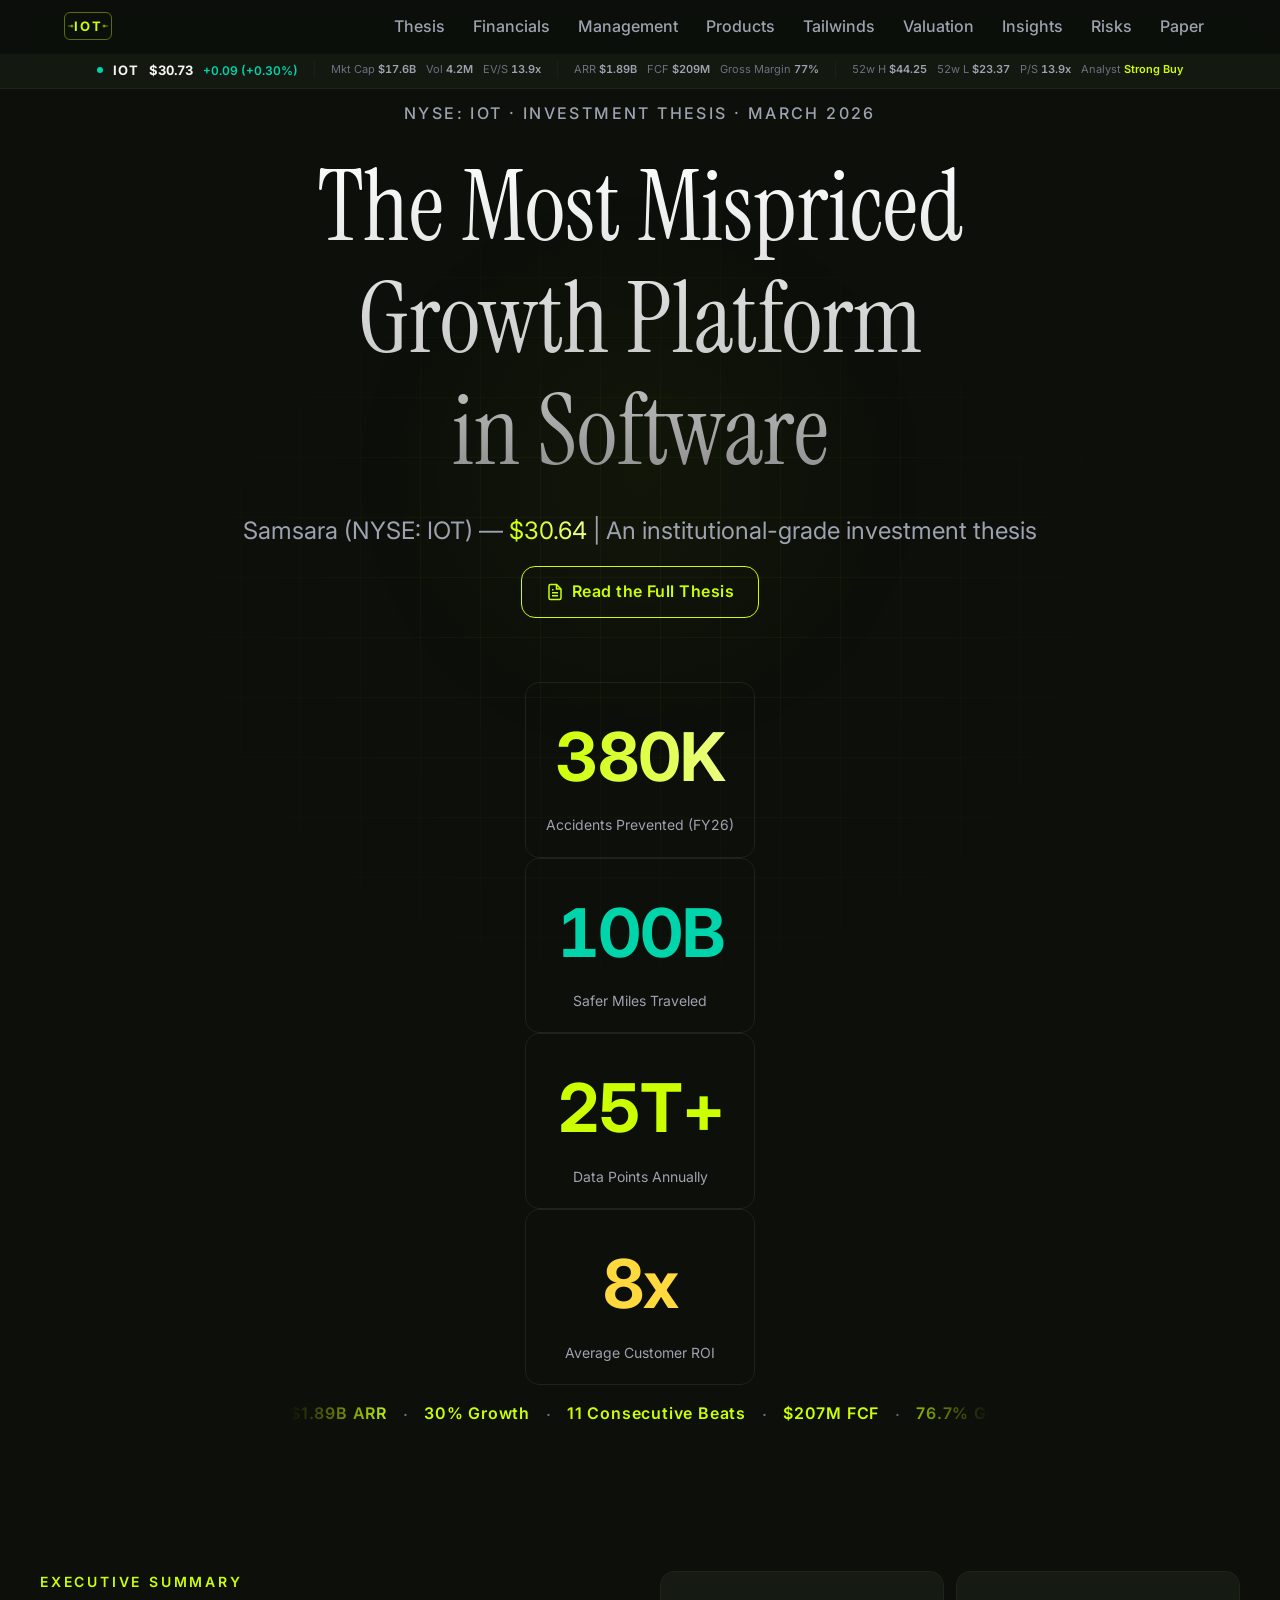
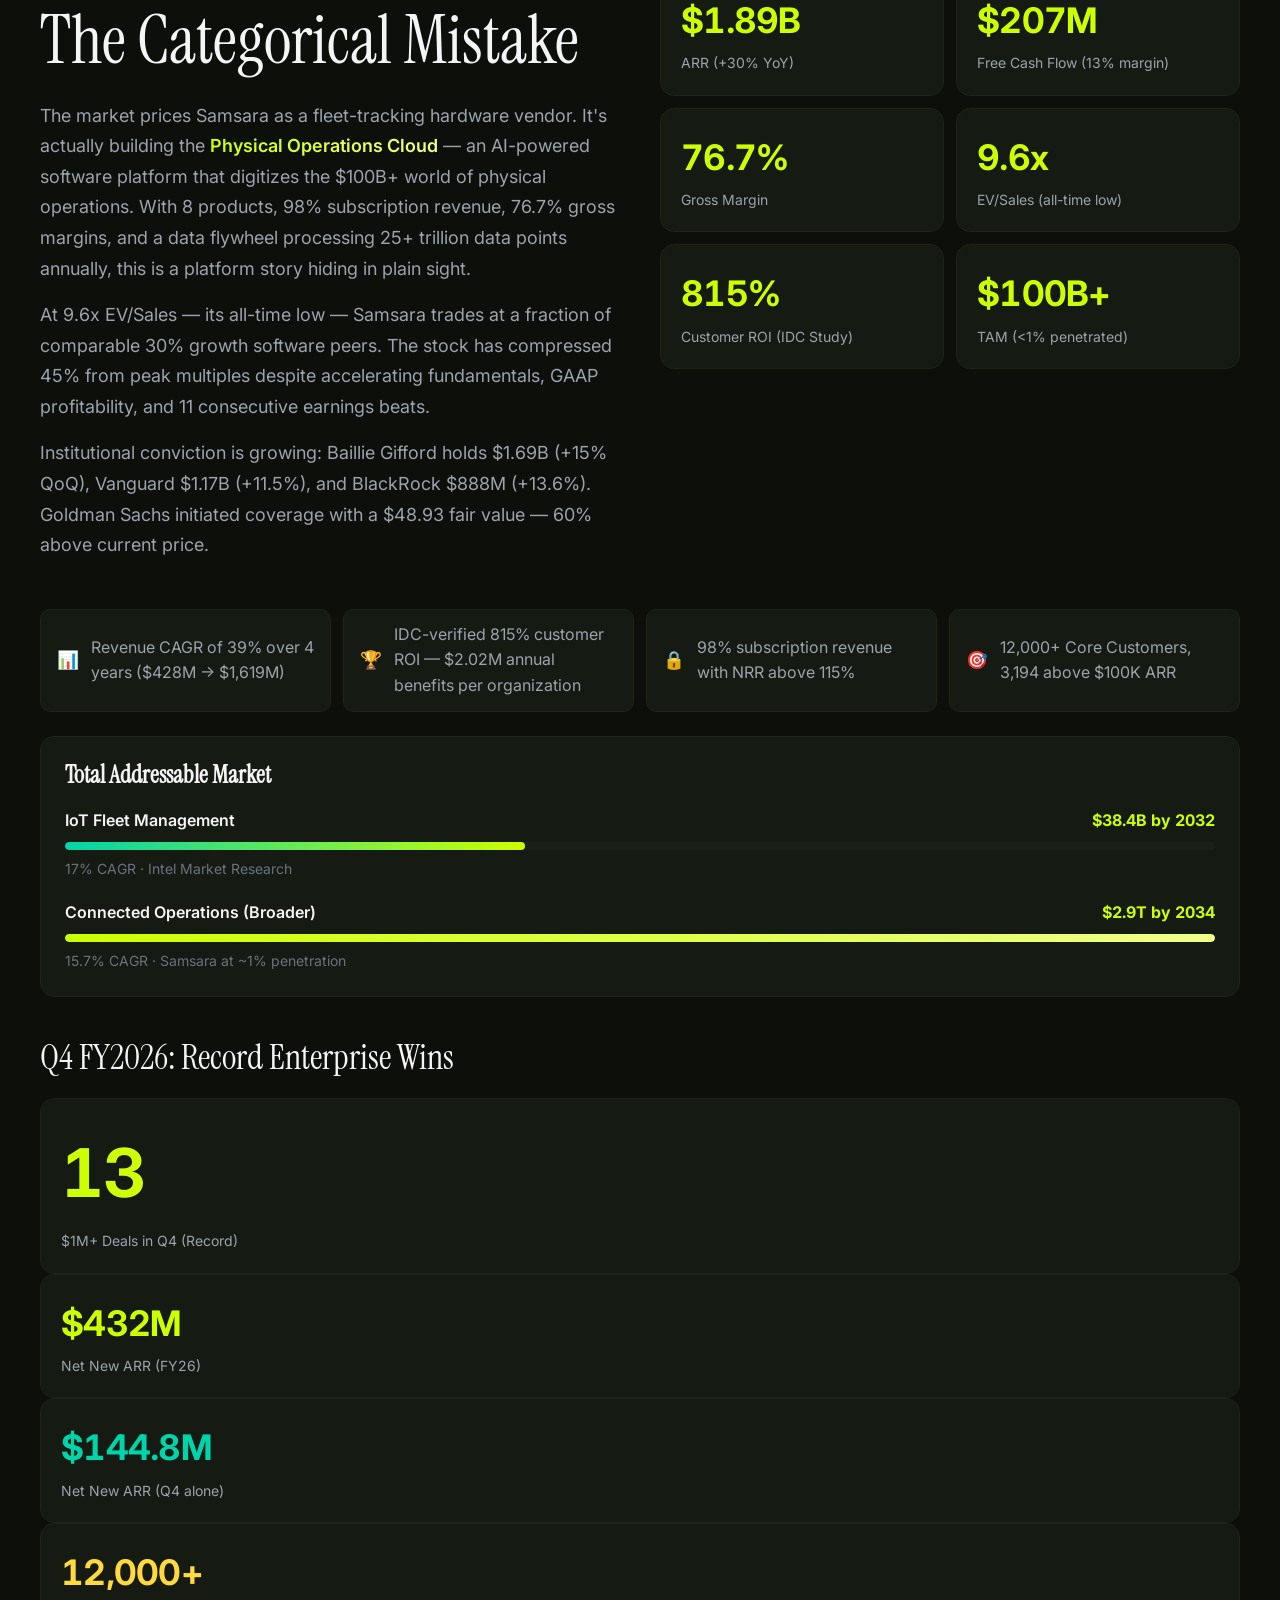
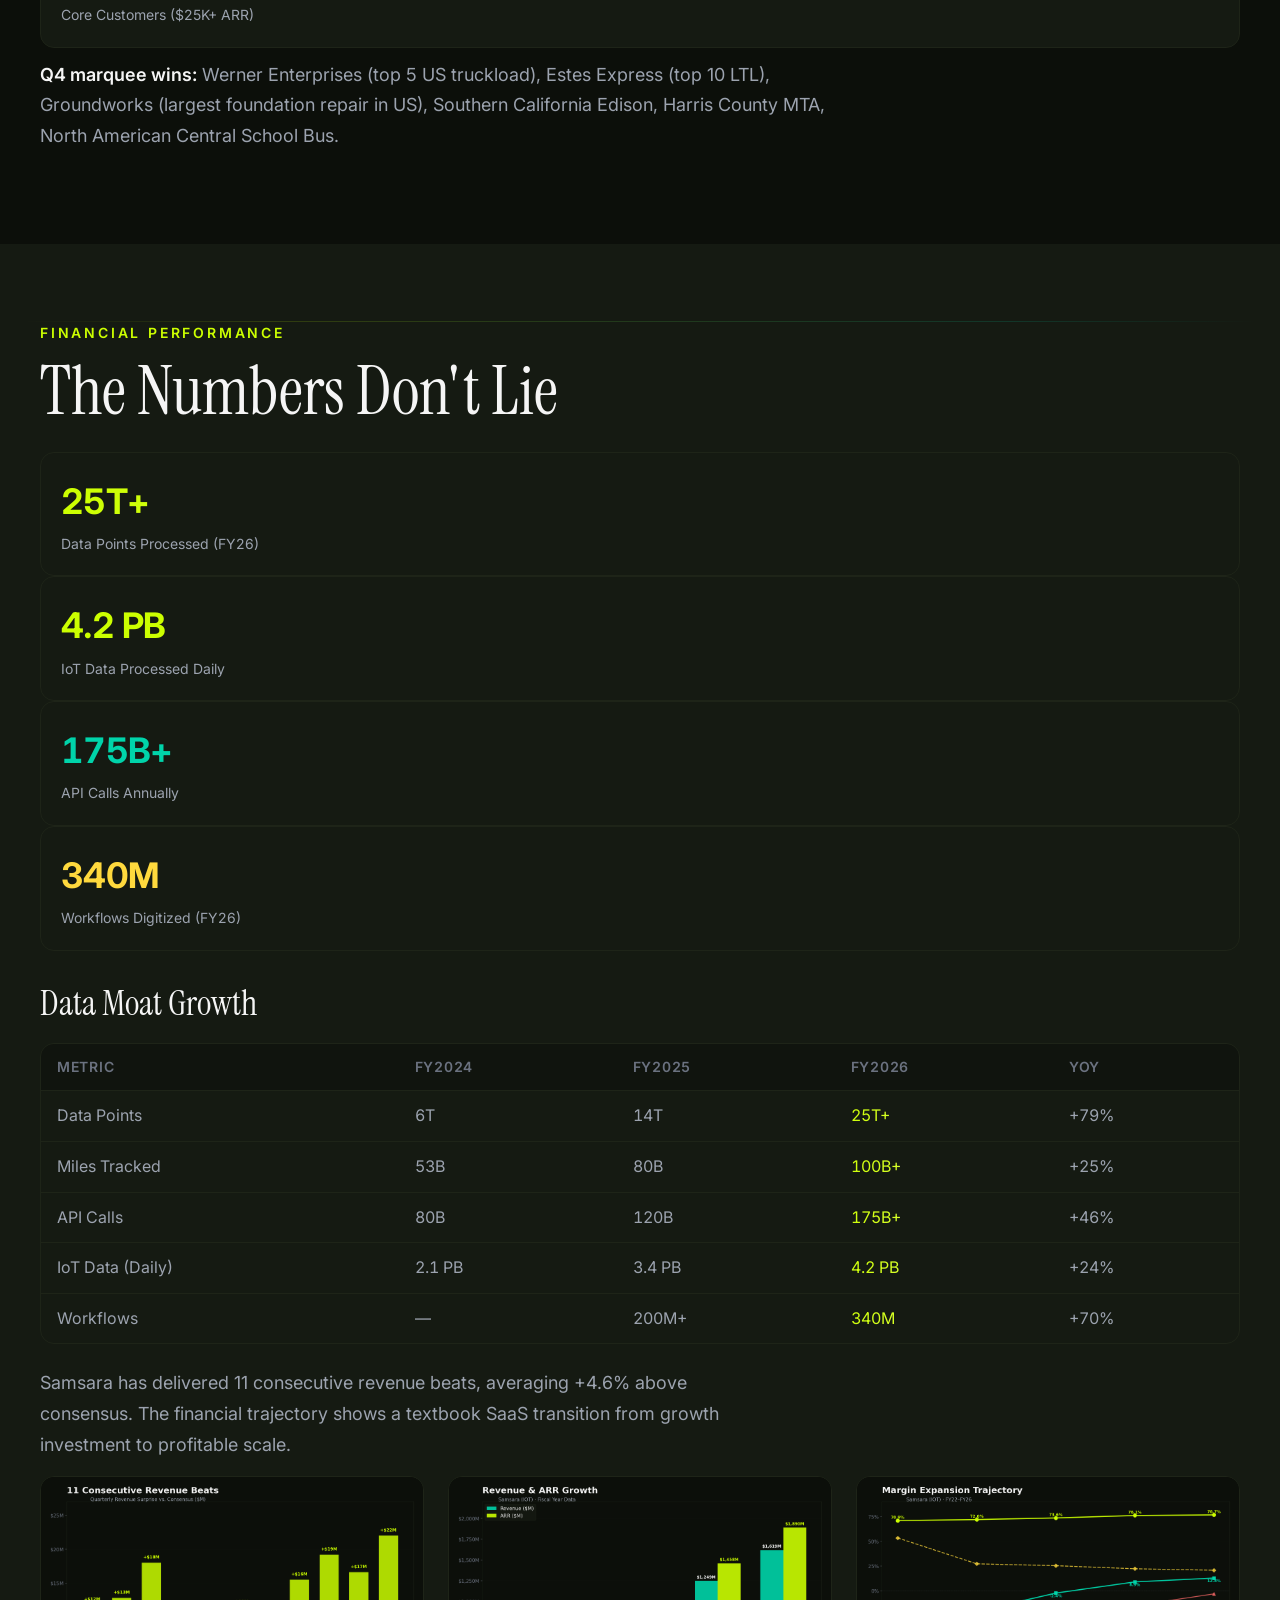
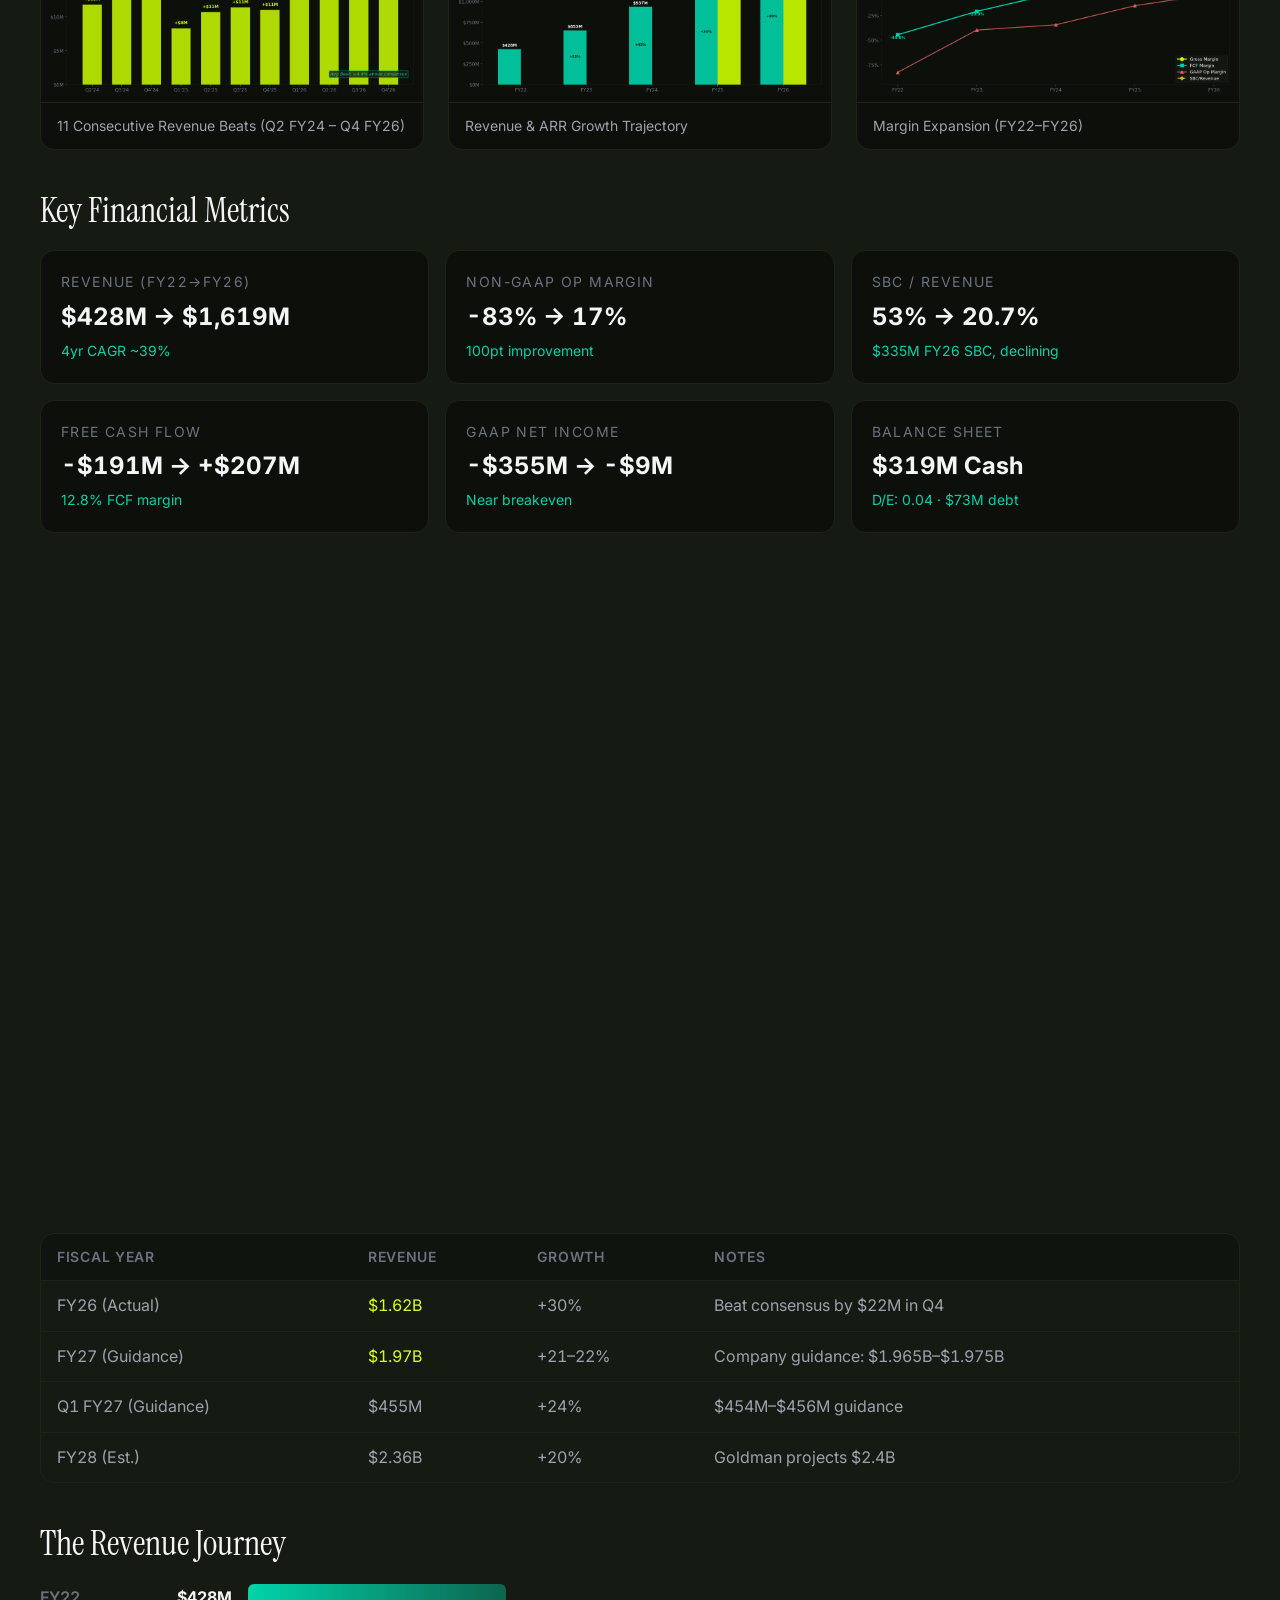
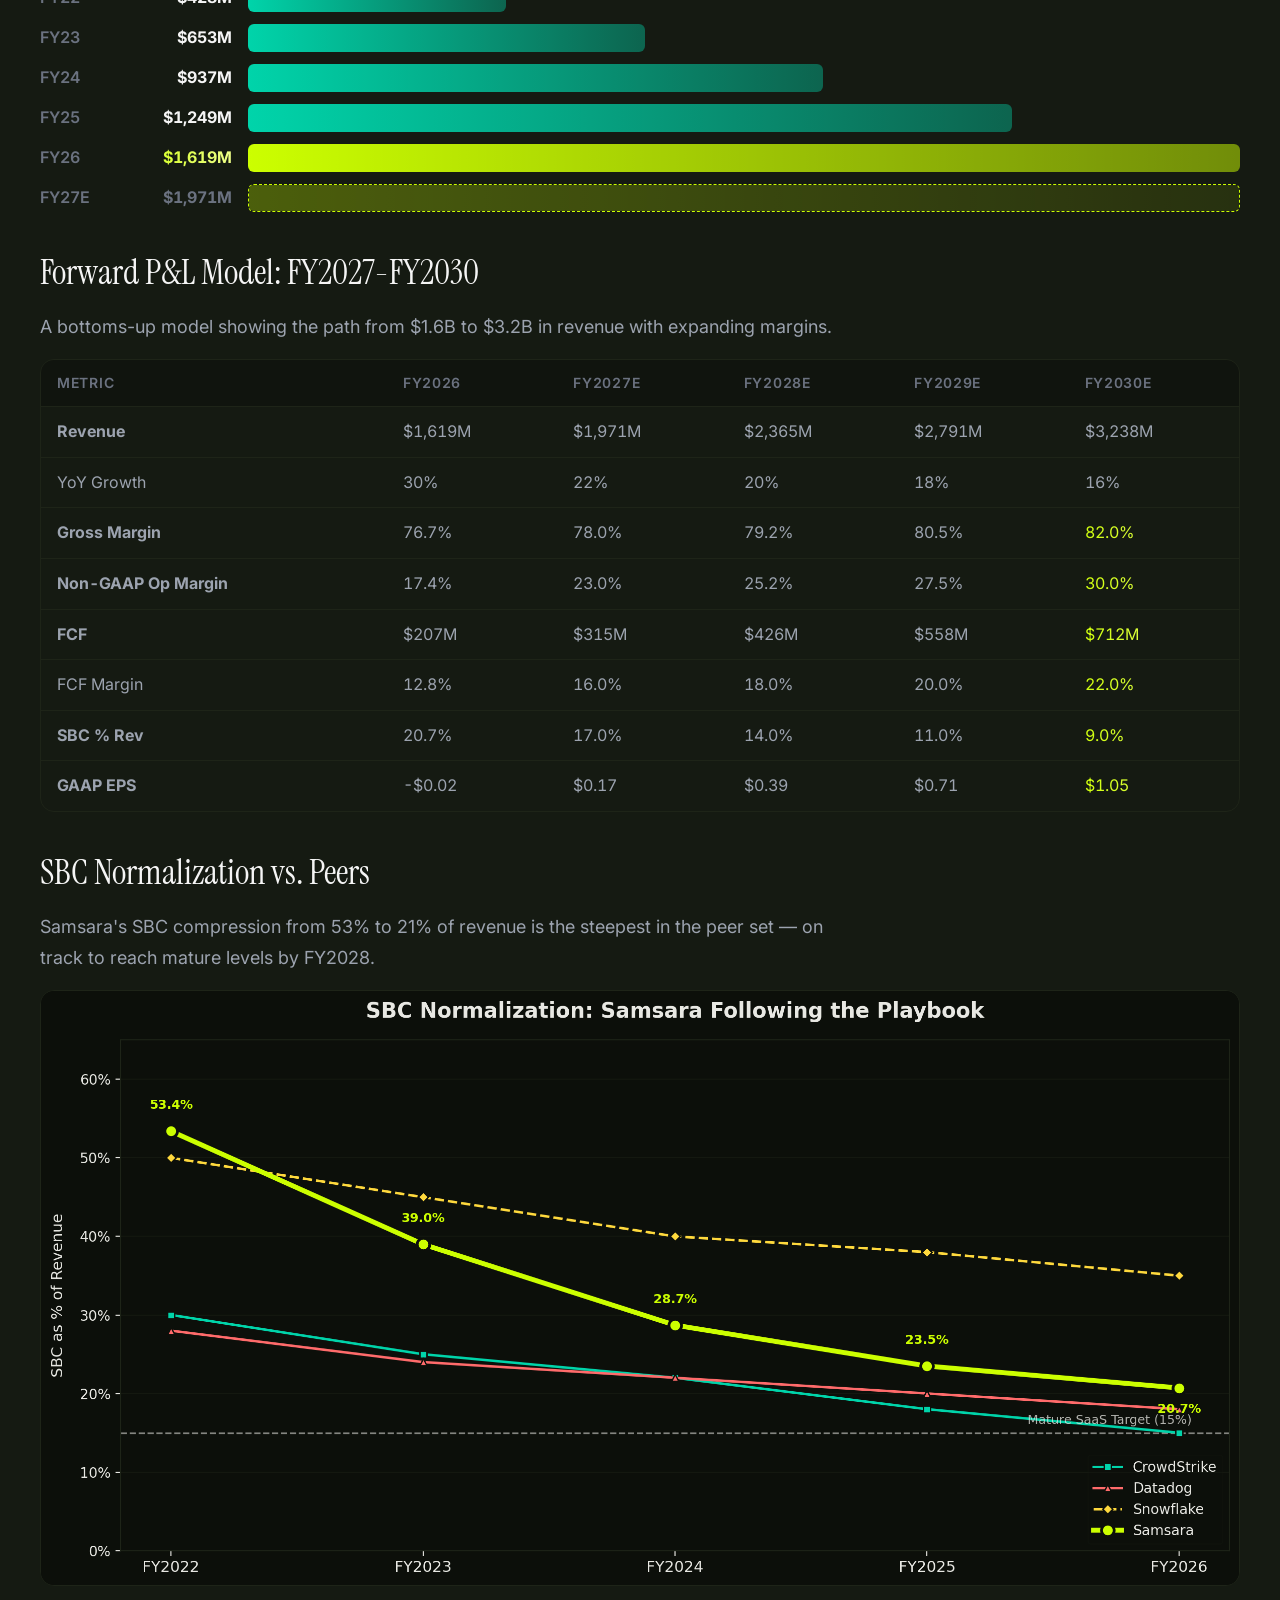
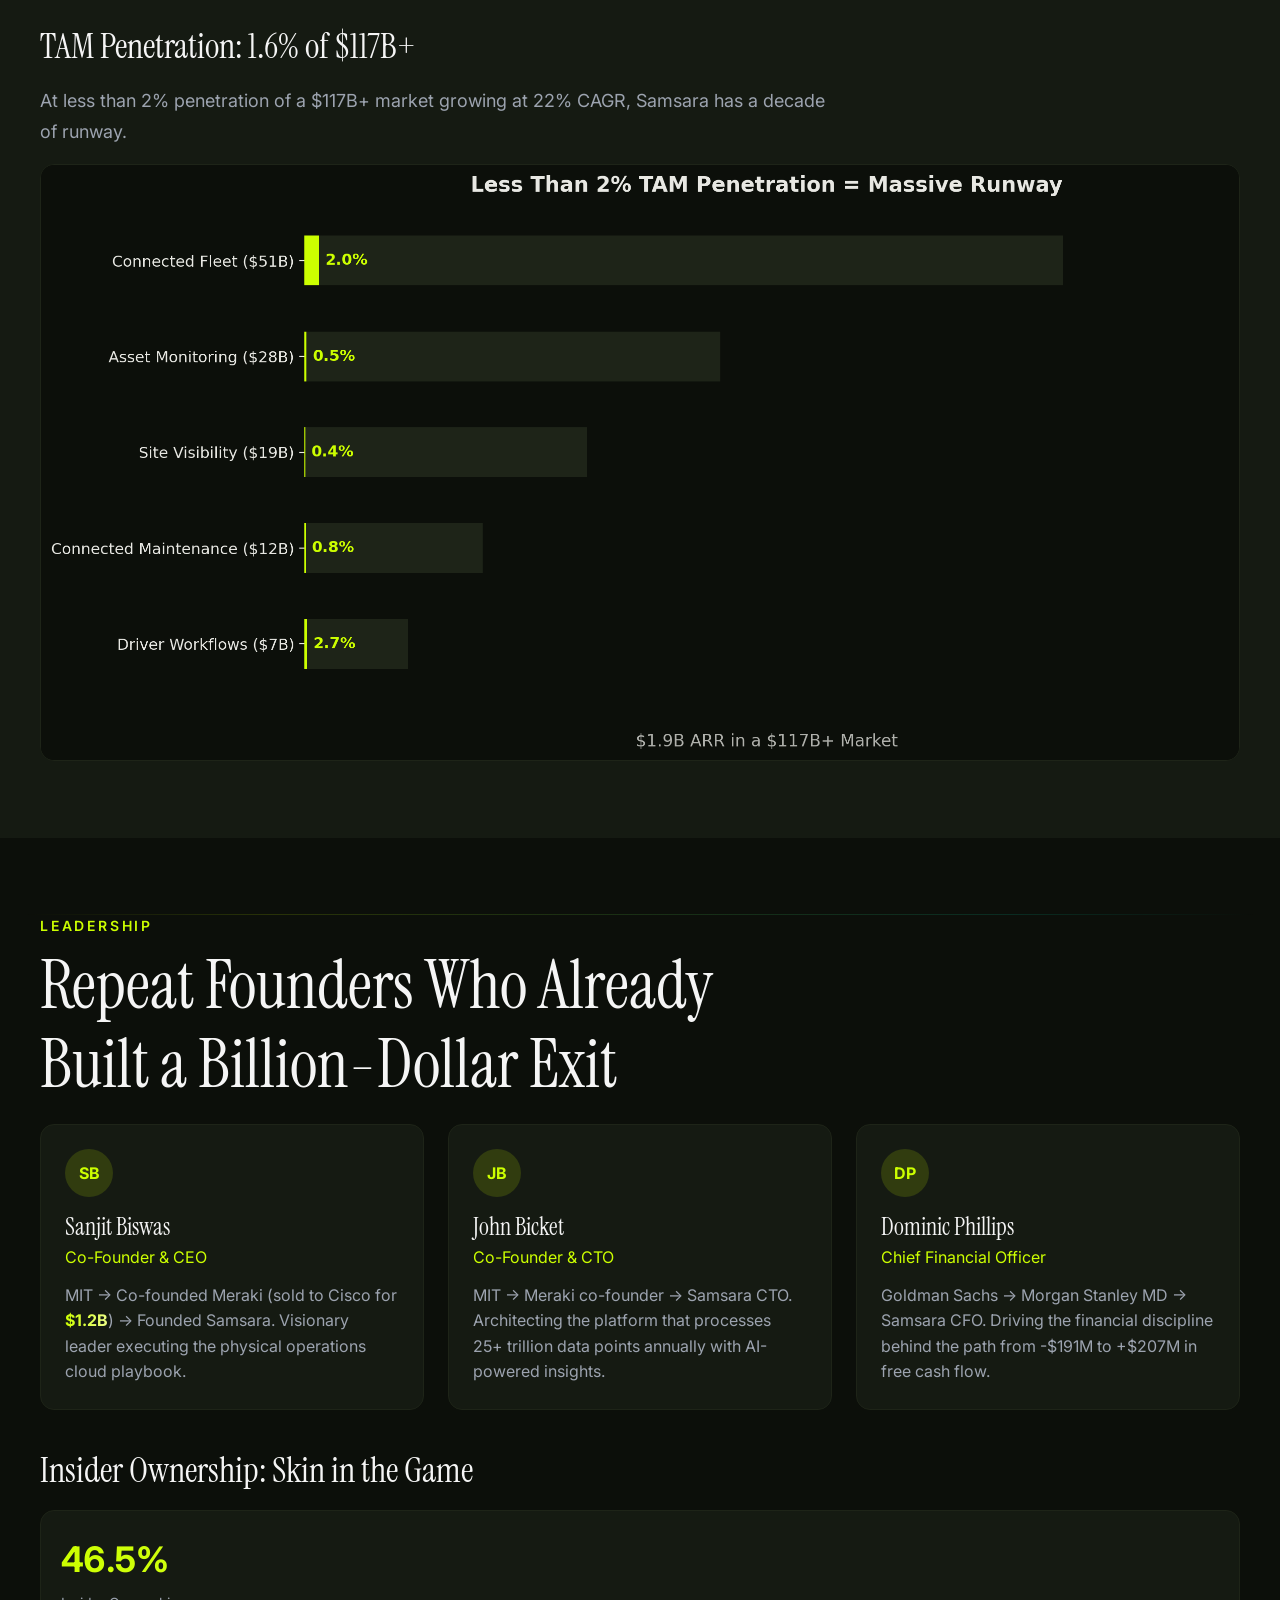
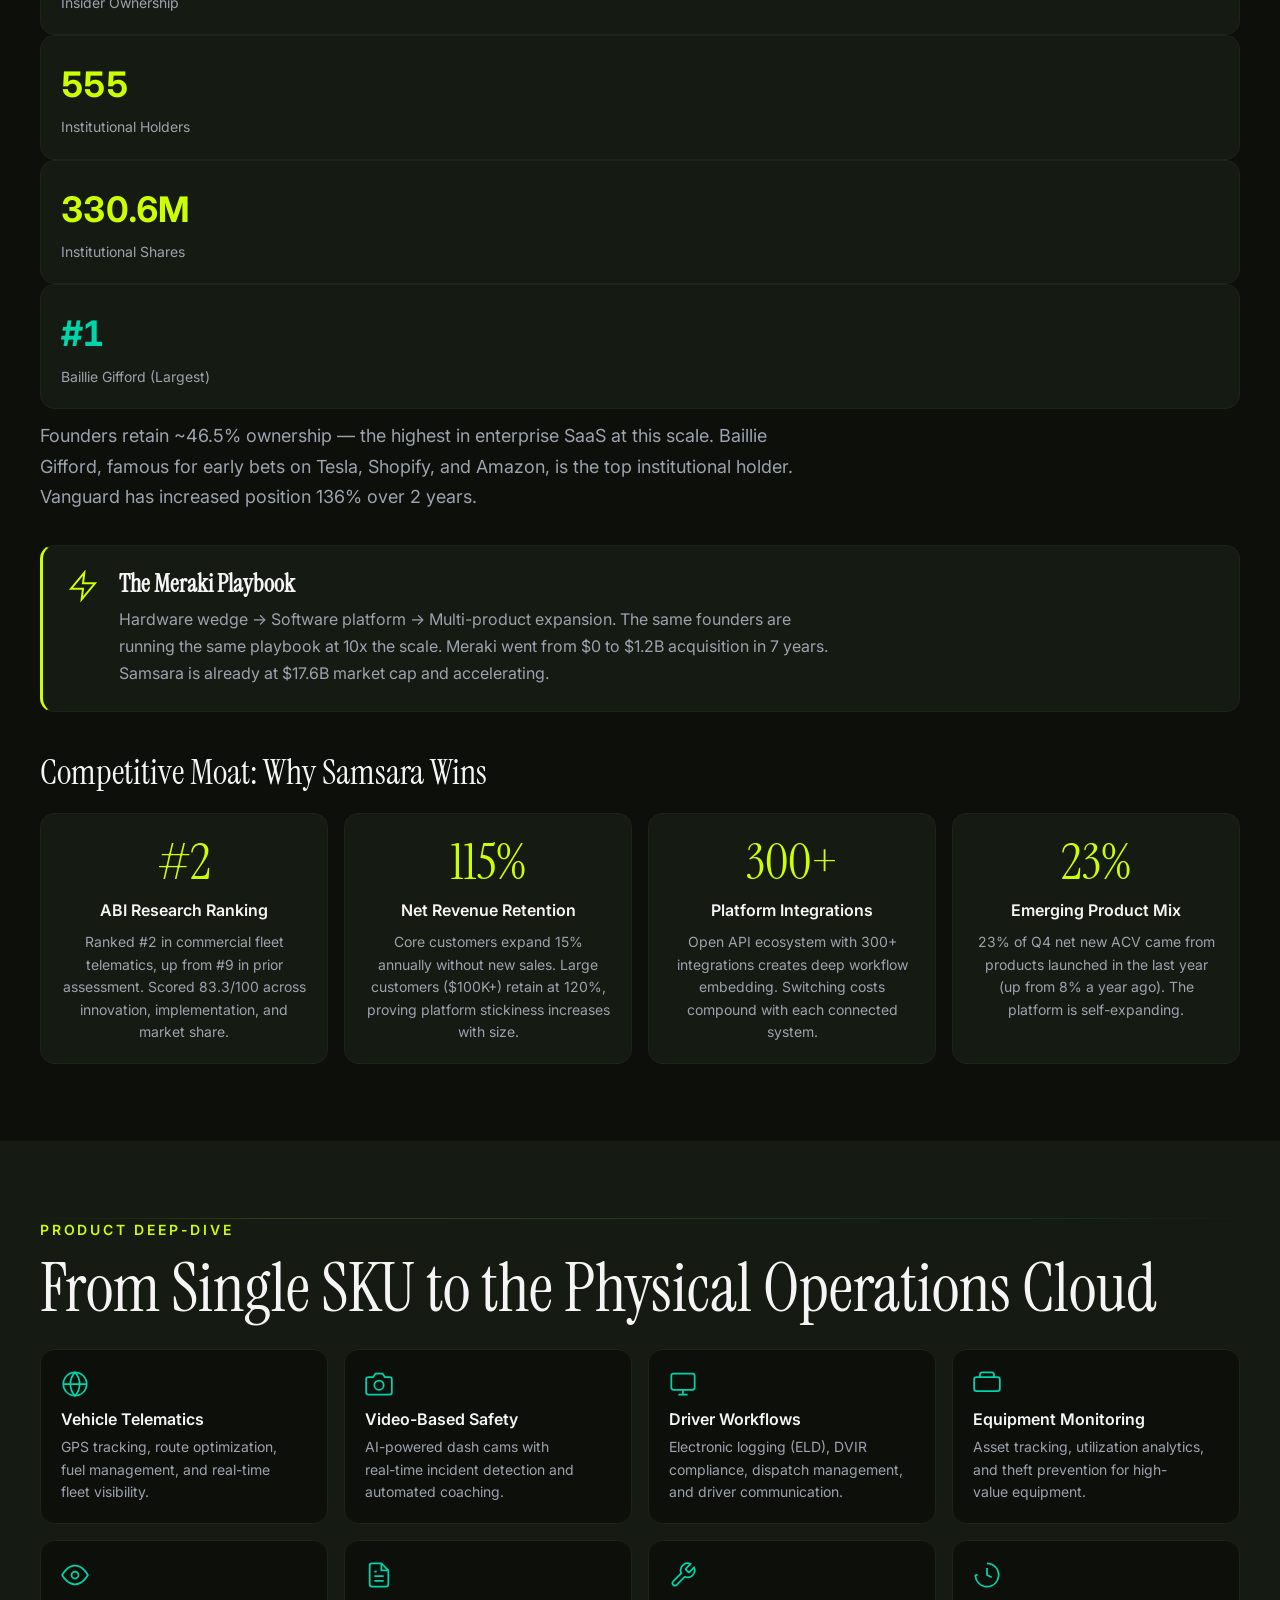
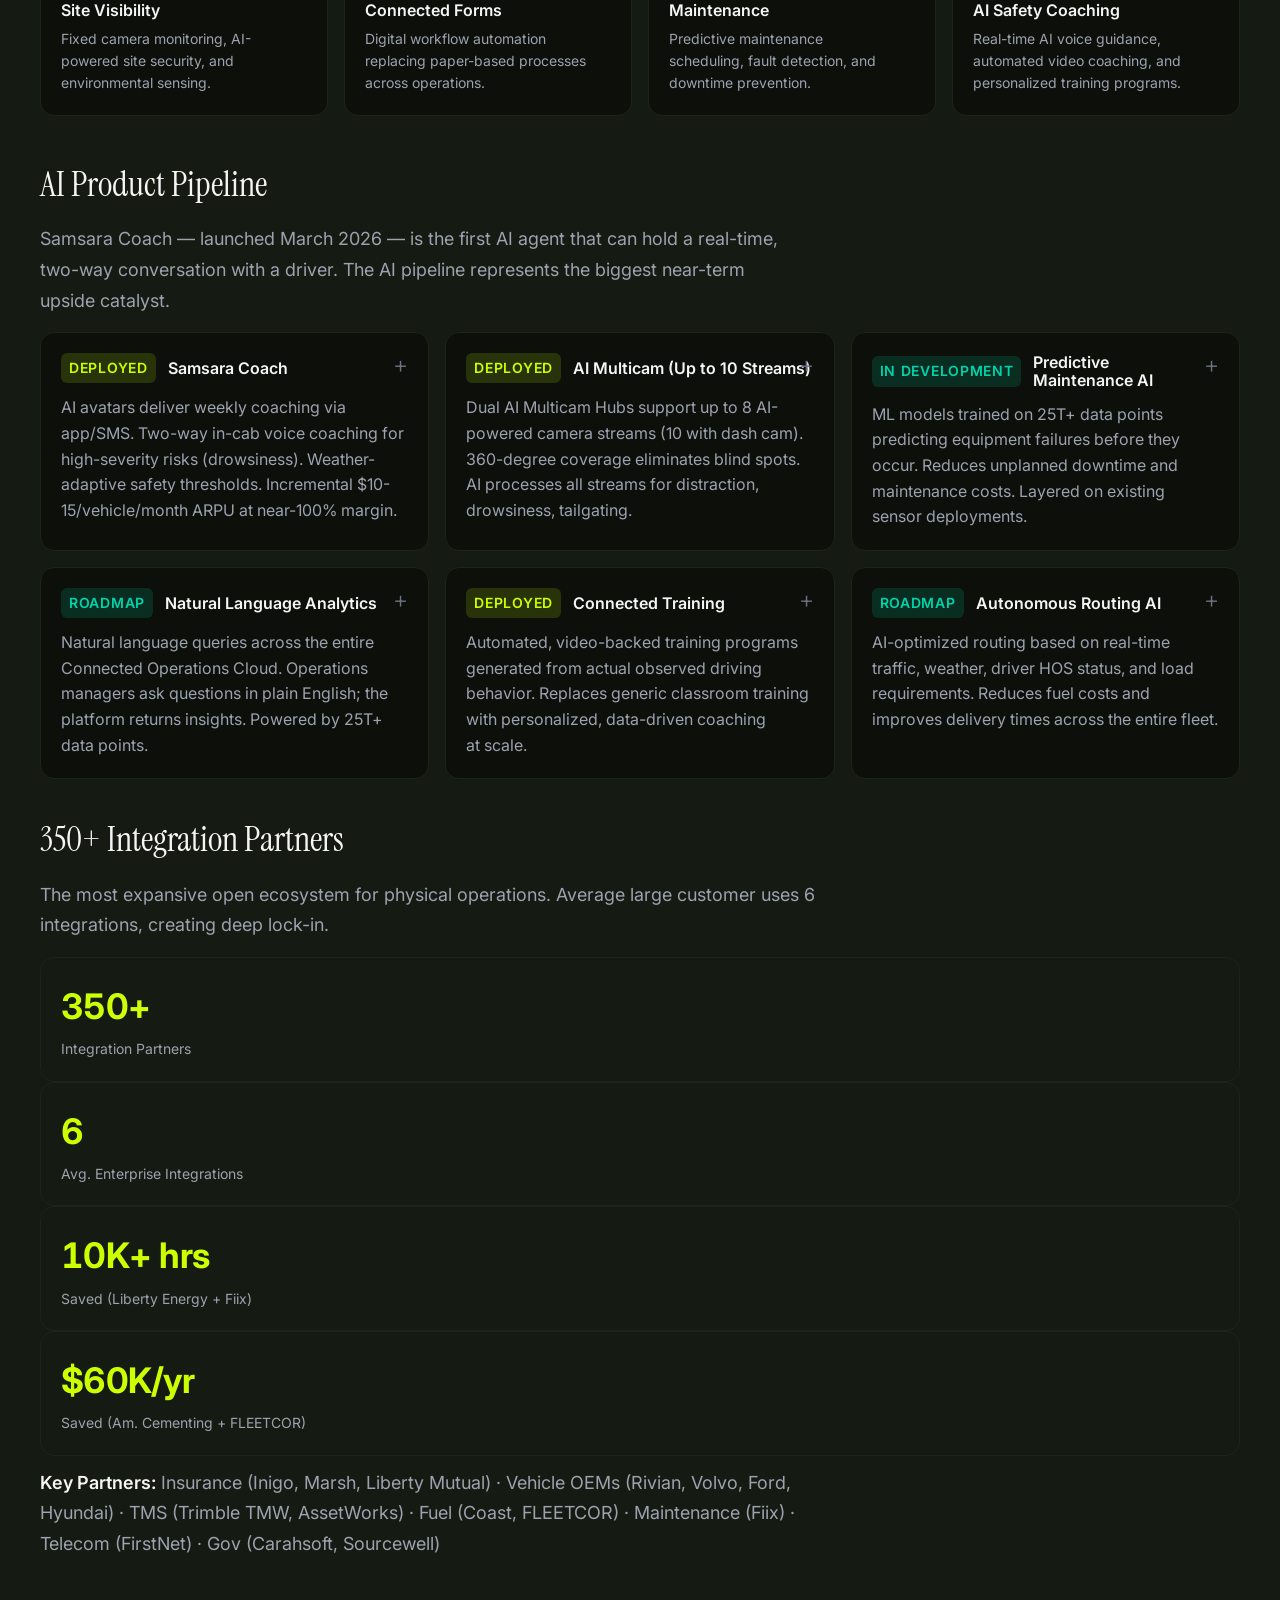
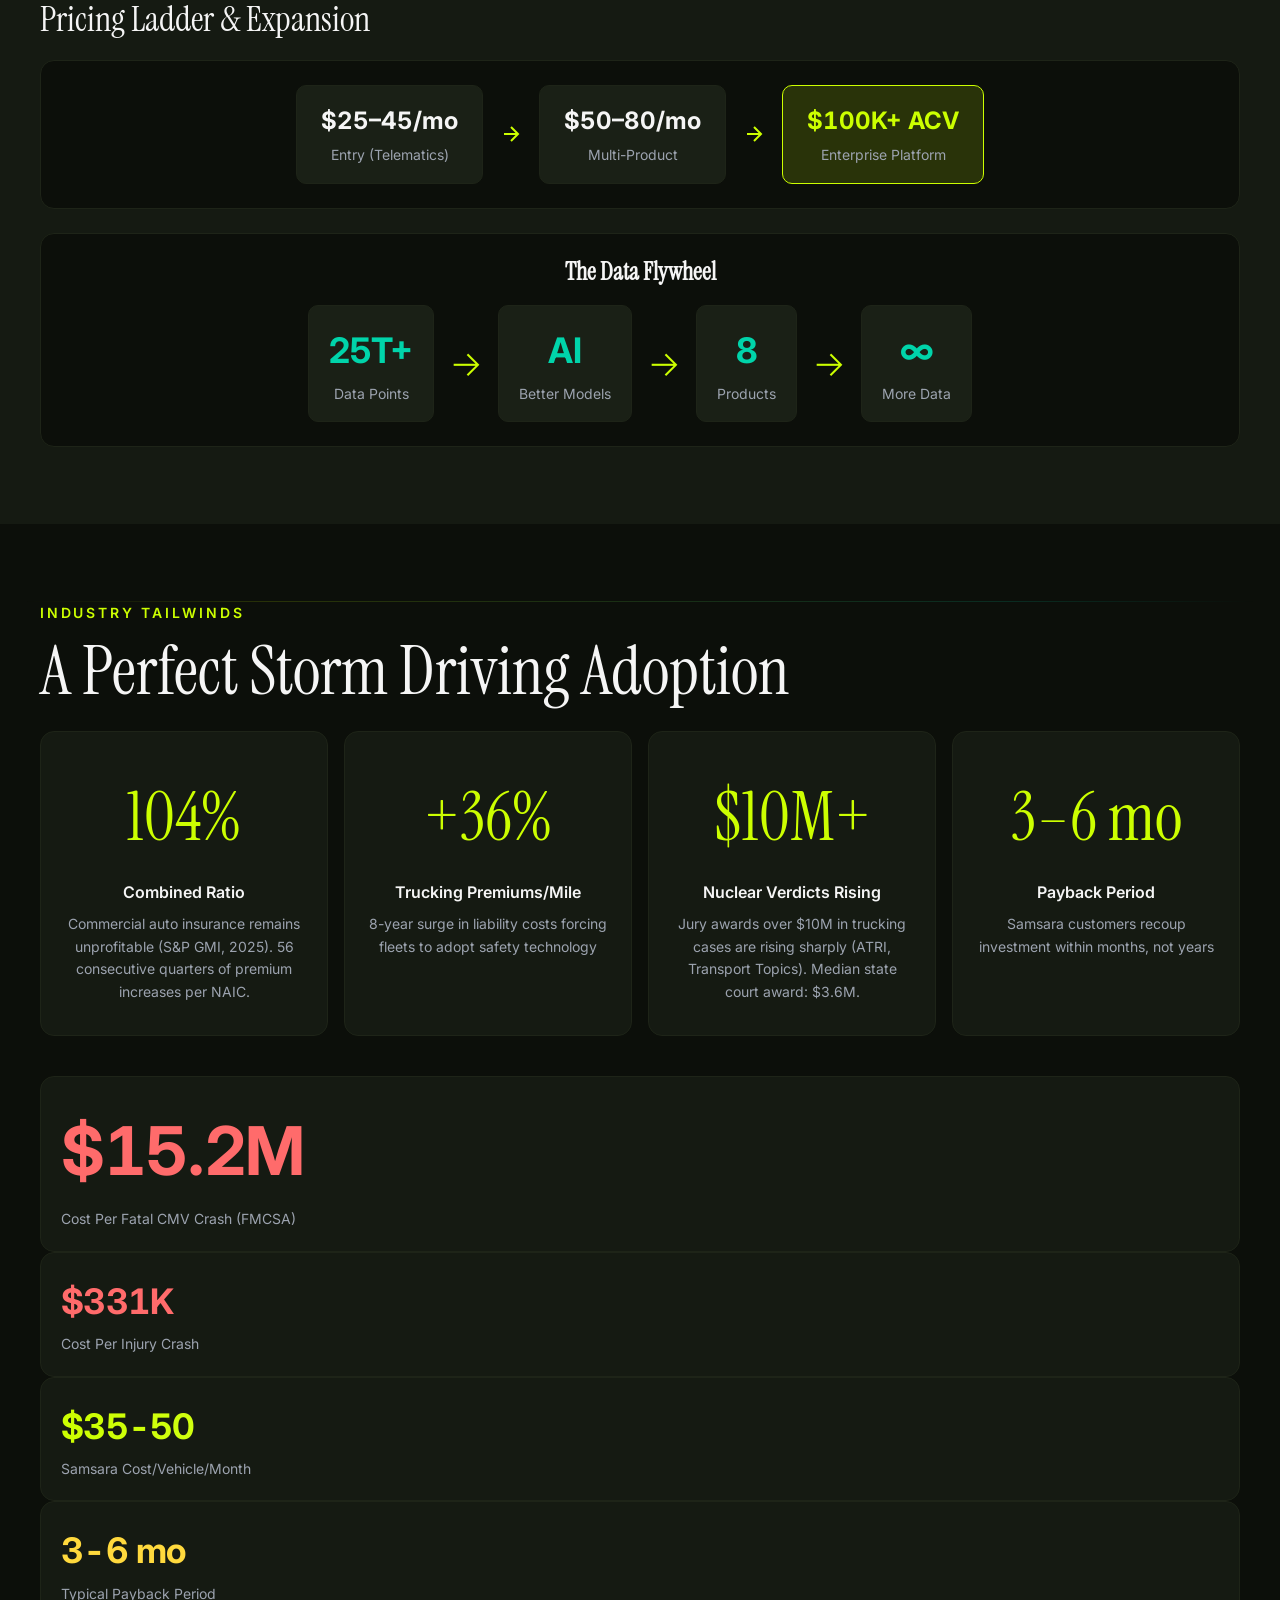
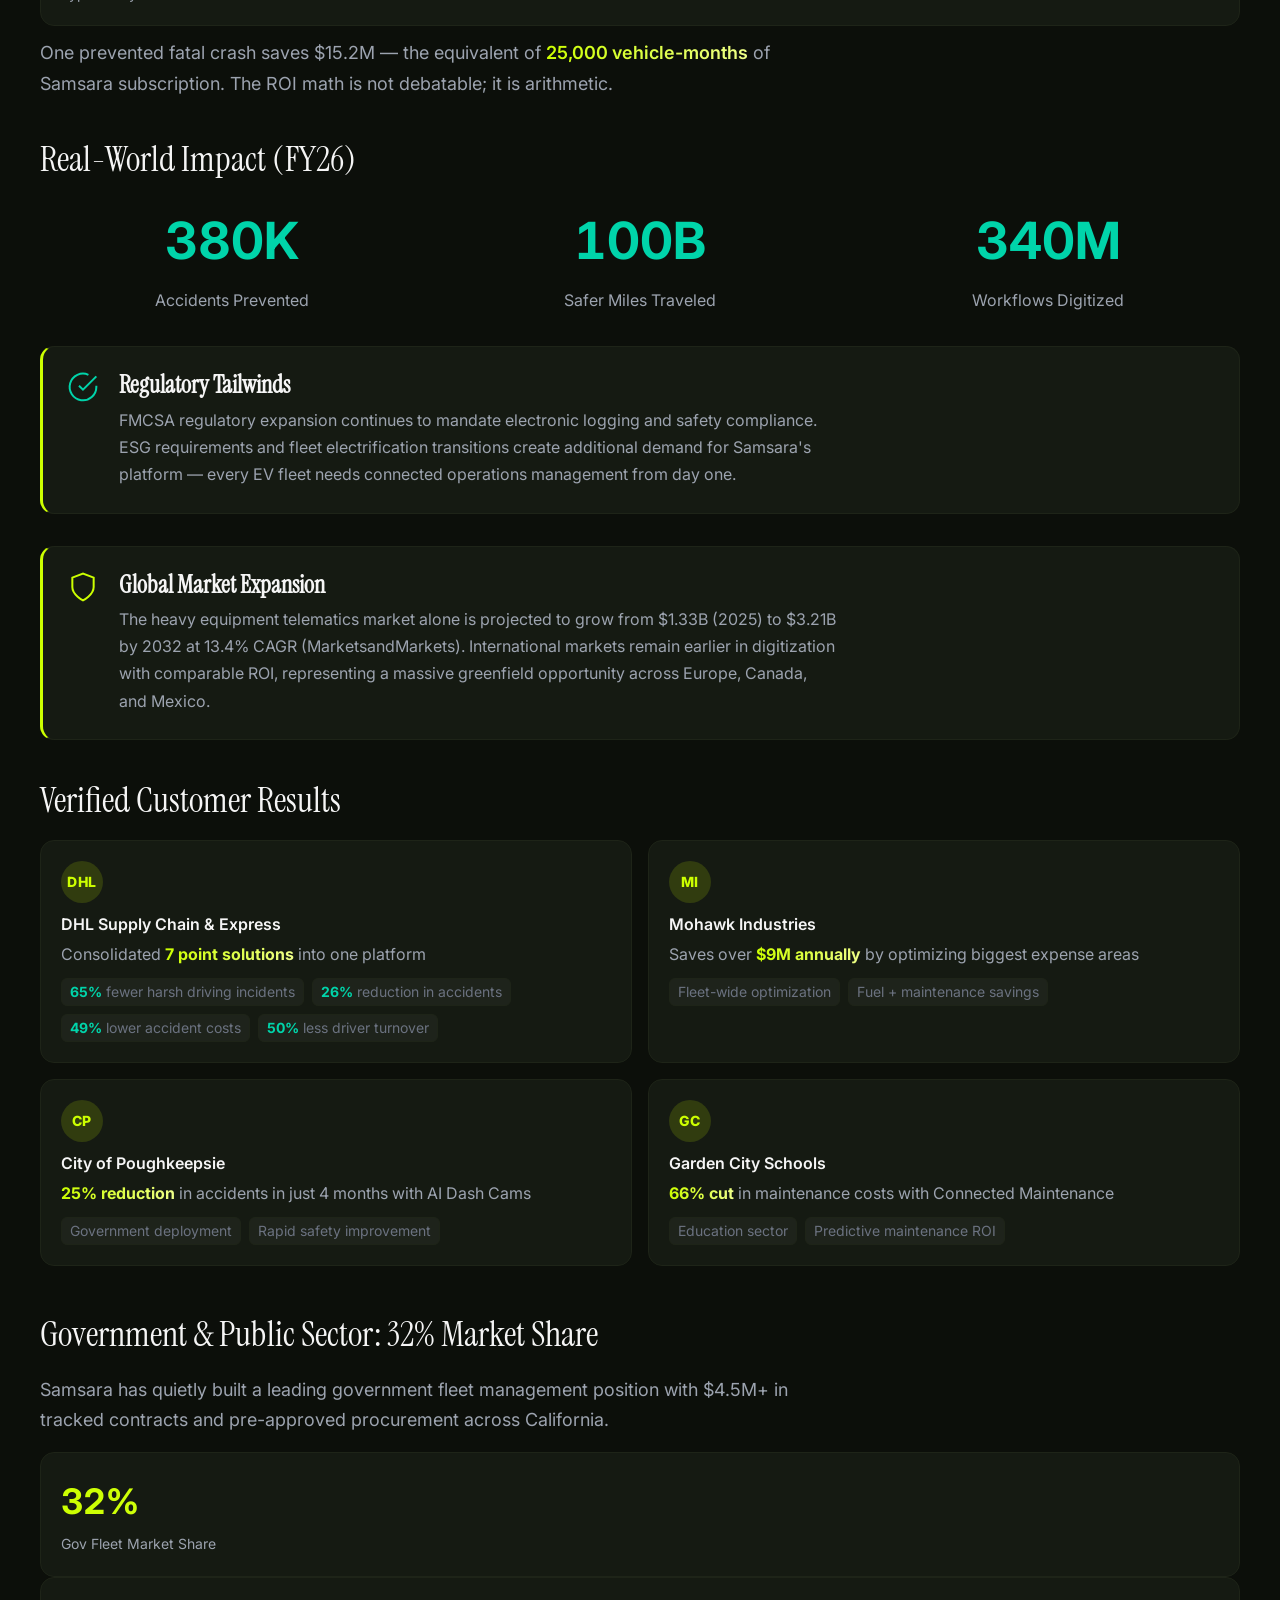
==== commit ab06a4c7: "BIG GUNS: 380K accidents prevented, 25T data points, $15.2M fatal crash cost analysis, 13 record $1M" ====
--- a/index.html
+++ b/index.html
@@ -120,6 +120,24 @@
           <svg width="18" height="18" viewBox="0 0 24 24" fill="none" stroke="currentColor" stroke-width="2"><path d="M14 2H6a2 2 0 0 0-2 2v16a2 2 0 0 0 2 2h12a2 2 0 0 0 2-2V8z"/><path d="M14 2v6h6M16 13H8M16 17H8M10 9H8"/></svg>
           Read the Full Thesis
         </a>
+        <div class="kpi-grid" style="margin-top:var(--space-8);margin-bottom:var(--space-4);max-width:900px" data-animate>
+          <div class="kpi-card" style="background:transparent;border:1px solid var(--color-border)">
+            <span class="kpi-value text-accent" style="font-size:var(--text-3xl)">380K</span>
+            <span class="kpi-label">Accidents Prevented (FY26)</span>
+          </div>
+          <div class="kpi-card" style="background:transparent;border:1px solid var(--color-border)">
+            <span class="kpi-value" style="font-size:var(--text-3xl);color:#00D4AA">100B</span>
+            <span class="kpi-label">Safer Miles Traveled</span>
+          </div>
+          <div class="kpi-card" style="background:transparent;border:1px solid var(--color-border)">
+            <span class="kpi-value" style="font-size:var(--text-3xl)">25T+</span>
+            <span class="kpi-label">Data Points Annually</span>
+          </div>
+          <div class="kpi-card" style="background:transparent;border:1px solid var(--color-border)">
+            <span class="kpi-value" style="font-size:var(--text-3xl);color:#FFD93D">8x</span>
+            <span class="kpi-label">Average Customer ROI</span>
+          </div>
+        </div>
         <div class="hero-ticker" aria-label="Key metrics ticker">
           <div class="ticker-track">
             <span class="ticker-item">$1.89B ARR</span>
@@ -232,6 +250,27 @@
             </div>
           </div>
         </div>
+
+        <h3 class="subsection-title" style="margin-top:var(--space-10)">Q4 FY2026: Record Enterprise Wins</h3>
+        <div class="kpi-grid" data-animate>
+          <div class="kpi-card">
+            <span class="kpi-value text-accent" style="font-size:var(--text-3xl)">13</span>
+            <span class="kpi-label">$1M+ Deals in Q4 (Record)</span>
+          </div>
+          <div class="kpi-card">
+            <span class="kpi-value">$432M</span>
+            <span class="kpi-label">Net New ARR (FY26)</span>
+          </div>
+          <div class="kpi-card">
+            <span class="kpi-value" style="color:#00D4AA">$144.8M</span>
+            <span class="kpi-label">Net New ARR (Q4 alone)</span>
+          </div>
+          <div class="kpi-card">
+            <span class="kpi-value" style="color:#FFD93D">12,000+</span>
+            <span class="kpi-label">Core Customers ($25K+ ARR)</span>
+          </div>
+        </div>
+        <p class="body-text" style="margin-top:var(--space-3)"><strong>Q4 marquee wins:</strong> Werner Enterprises (top 5 US truckload), Estes Express (top 10 LTL), Groundworks (largest foundation repair in US), Southern California Edison, Harris County MTA, North American Central School Bus.</p>
       </div>
     </section>
 
@@ -240,6 +279,47 @@
       <div class="section-inner">
         <p class="section-label">Financial Performance</p>
         <h2 class="section-title">The Numbers Don't Lie</h2>
+        <div class="kpi-grid" data-animate>
+          <div class="kpi-card">
+            <span class="kpi-value text-accent">25T+</span>
+            <span class="kpi-label">Data Points Processed (FY26)</span>
+          </div>
+          <div class="kpi-card">
+            <span class="kpi-value">4.2 PB</span>
+            <span class="kpi-label">IoT Data Processed Daily</span>
+          </div>
+          <div class="kpi-card">
+            <span class="kpi-value" style="color:#00D4AA">175B+</span>
+            <span class="kpi-label">API Calls Annually</span>
+          </div>
+          <div class="kpi-card">
+            <span class="kpi-value" style="color:#FFD93D">340M</span>
+            <span class="kpi-label">Workflows Digitized (FY26)</span>
+          </div>
+        </div>
+
+        <h3 class="subsection-title" style="margin-top:var(--space-8)">Data Moat Growth</h3>
+        <div class="table-wrapper">
+          <table class="data-table">
+            <thead>
+              <tr>
+                <th>Metric</th>
+                <th>FY2024</th>
+                <th>FY2025</th>
+                <th>FY2026</th>
+                <th>YoY</th>
+              </tr>
+            </thead>
+            <tbody>
+              <tr><td>Data Points</td><td>6T</td><td>14T</td><td class="text-accent">25T+</td><td>+79%</td></tr>
+              <tr><td>Miles Tracked</td><td>53B</td><td>80B</td><td class="text-accent">100B+</td><td>+25%</td></tr>
+              <tr><td>API Calls</td><td>80B</td><td>120B</td><td class="text-accent">175B+</td><td>+46%</td></tr>
+              <tr><td>IoT Data (Daily)</td><td>2.1 PB</td><td>3.4 PB</td><td class="text-accent">4.2 PB</td><td>+24%</td></tr>
+              <tr><td>Workflows</td><td>—</td><td>200M+</td><td class="text-accent">340M</td><td>+70%</td></tr>
+            </tbody>
+          </table>
+        </div>
+
         <p class="body-text section-intro">Samsara has delivered 11 consecutive revenue beats, averaging +4.6% above consensus. The financial trajectory shows a textbook SaaS transition from growth investment to profitable scale.</p>
 
         <div class="chart-grid">
@@ -777,6 +857,25 @@
             <span class="stat-detail">Samsara customers recoup investment within months, not years</span>
           </div>
         </div>
+        <div class="kpi-grid" style="margin-top:var(--space-6)" data-animate>
+          <div class="kpi-card">
+            <span class="kpi-value" style="color:#FF6B6B;font-size:var(--text-3xl)">$15.2M</span>
+            <span class="kpi-label">Cost Per Fatal CMV Crash (FMCSA)</span>
+          </div>
+          <div class="kpi-card">
+            <span class="kpi-value" style="color:#FF6B6B">$331K</span>
+            <span class="kpi-label">Cost Per Injury Crash</span>
+          </div>
+          <div class="kpi-card">
+            <span class="kpi-value text-accent">$35-50</span>
+            <span class="kpi-label">Samsara Cost/Vehicle/Month</span>
+          </div>
+          <div class="kpi-card">
+            <span class="kpi-value" style="color:#FFD93D">3-6 mo</span>
+            <span class="kpi-label">Typical Payback Period</span>
+          </div>
+        </div>
+        <p class="body-text" style="margin-top:var(--space-3)">One prevented fatal crash saves $15.2M — the equivalent of <strong class="text-accent">25,000 vehicle-months</strong> of Samsara subscription. The ROI math is not debatable; it is arithmetic.</p>
 
         <h3 class="subsection-title">Real-World Impact (FY26)</h3>
         <div class="impact-stats">
@@ -1592,7 +1691,7 @@
         <div class="reader-card">
           <div class="reader-meta">
             <span class="reader-badge">PDF-Style Report</span>
-            <span class="reader-pages">~35 pages · 12 charts · 28 sections</span>
+            <span class="reader-pages">~40 pages · 12 charts · 30 sections</span>
           </div>
           <div class="reader-toc">
             <h4 class="reader-toc-title">Table of Contents</h4>
--- a/style.css
+++ b/style.css
@@ -430,6 +430,9 @@
   margin: 0 auto;
   position: relative;
   z-index: 1;
+  display: flex;
+  flex-direction: column;
+  align-items: center;
 }
 
 .hero-eyebrow {
@@ -438,6 +441,9 @@
   color: var(--color-text-muted);
   letter-spacing: 0.15em;
   text-transform: uppercase;
+  text-align: center;
+  display: block;
+  width: 100%;
   margin-bottom: var(--space-6);
   opacity: 0;
   transform: translateY(12px);
@@ -451,7 +457,6 @@
   line-height: 1.15;
   color: var(--color-text);
   margin: 0 auto var(--space-6);
-  max-width: 14ch;
   text-align: center;
   opacity: 0;
   transform: translateY(20px);
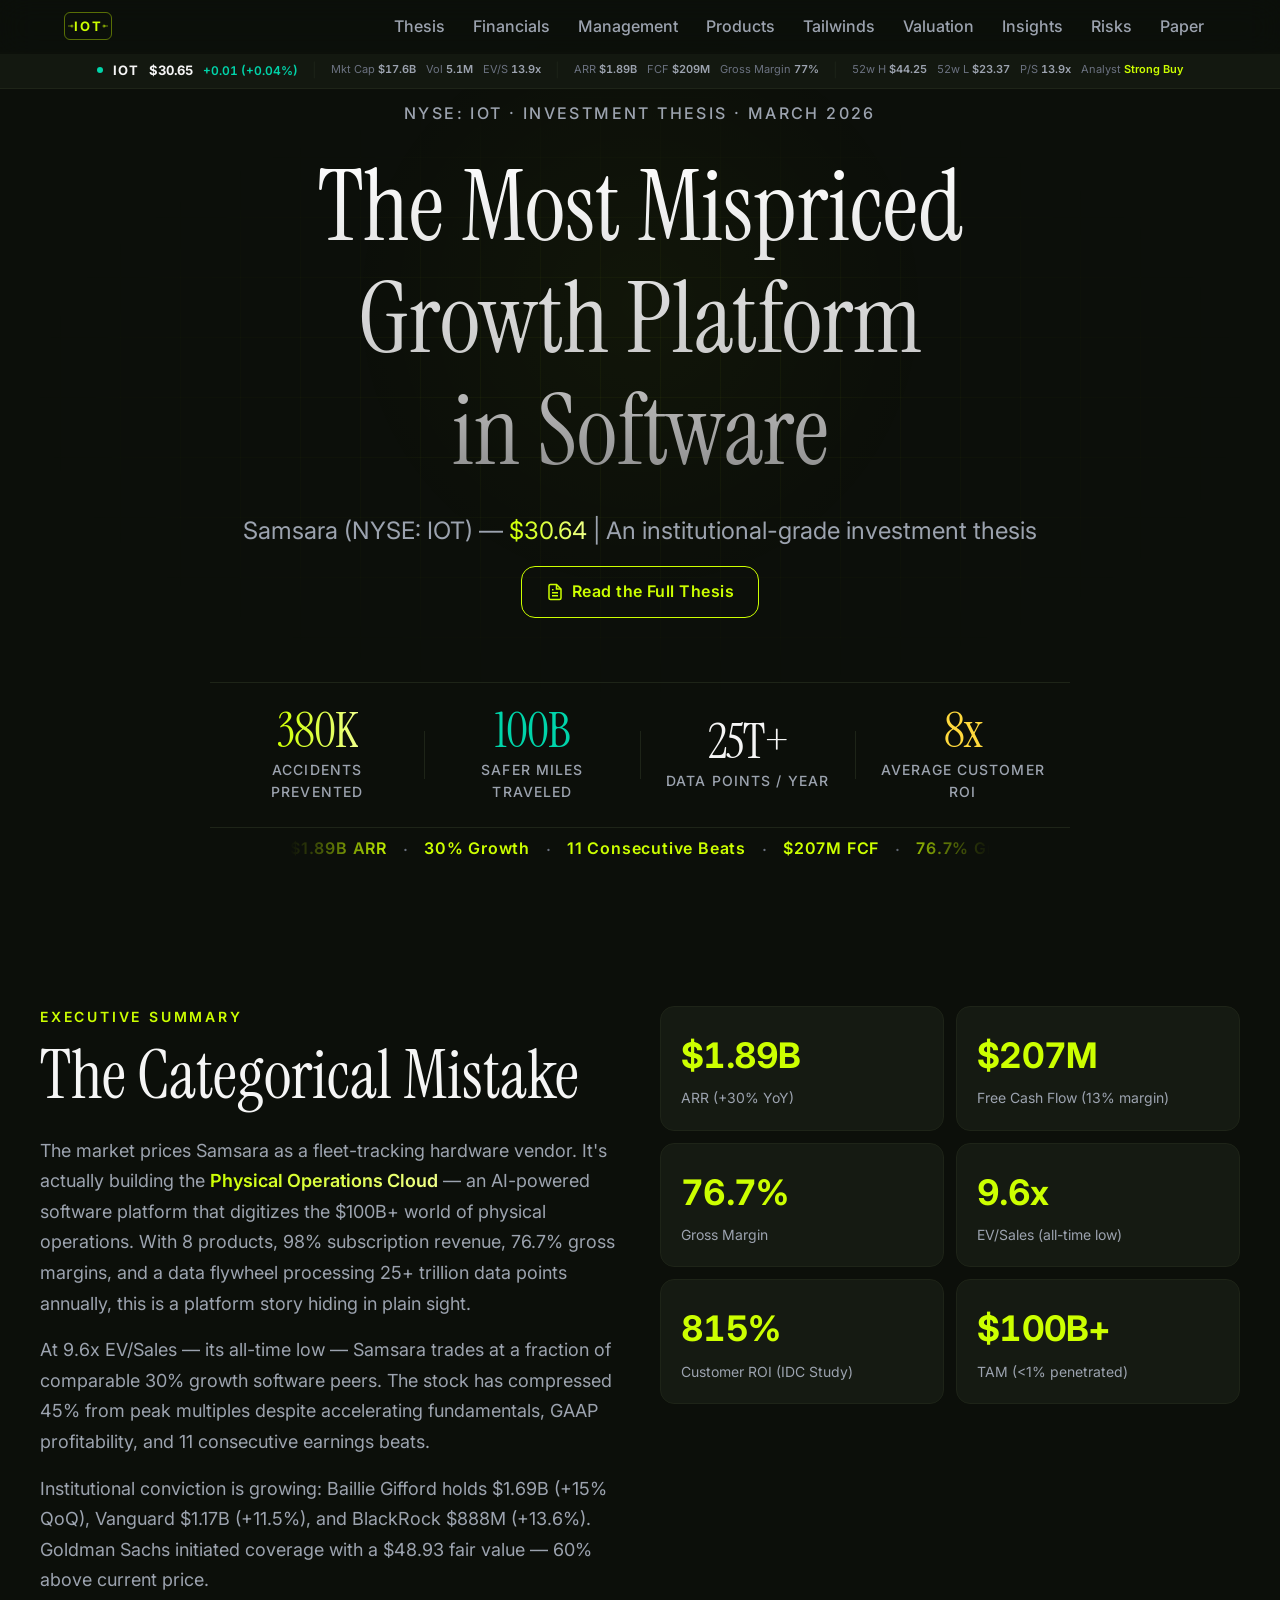
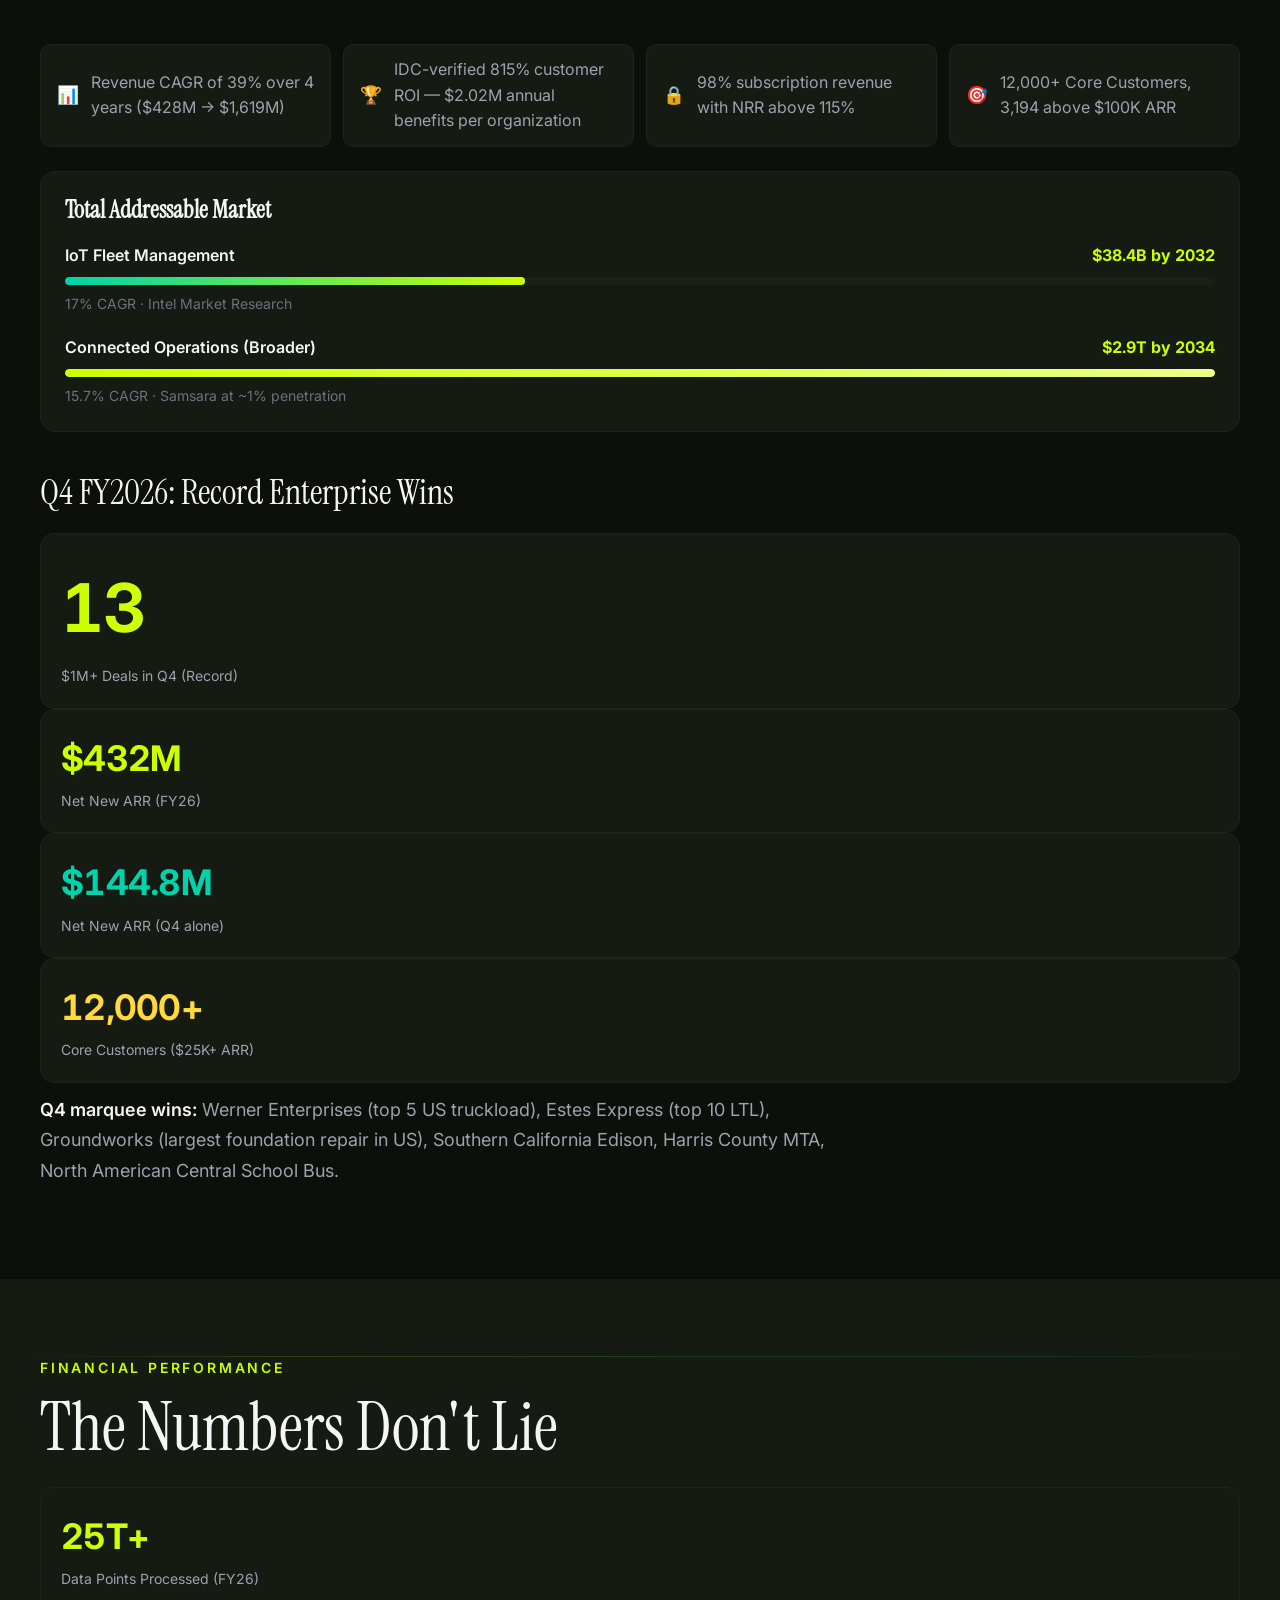
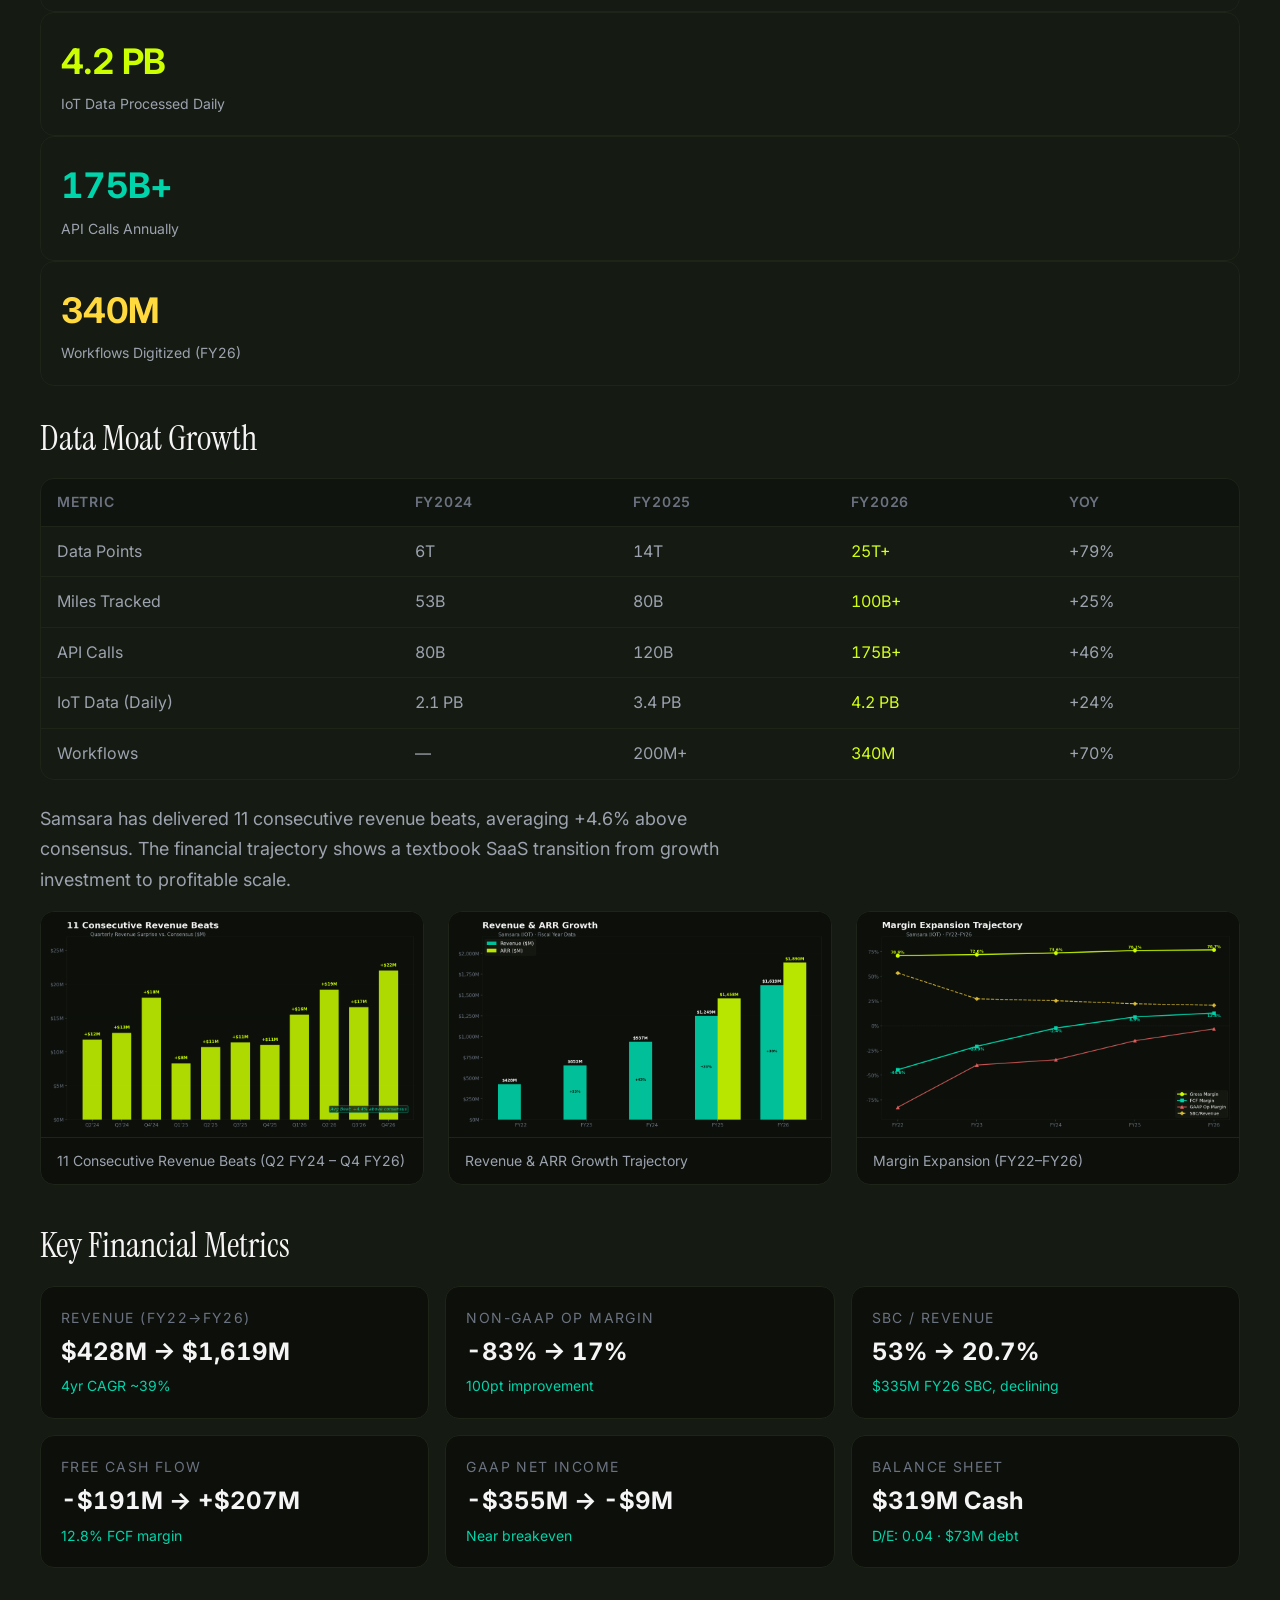
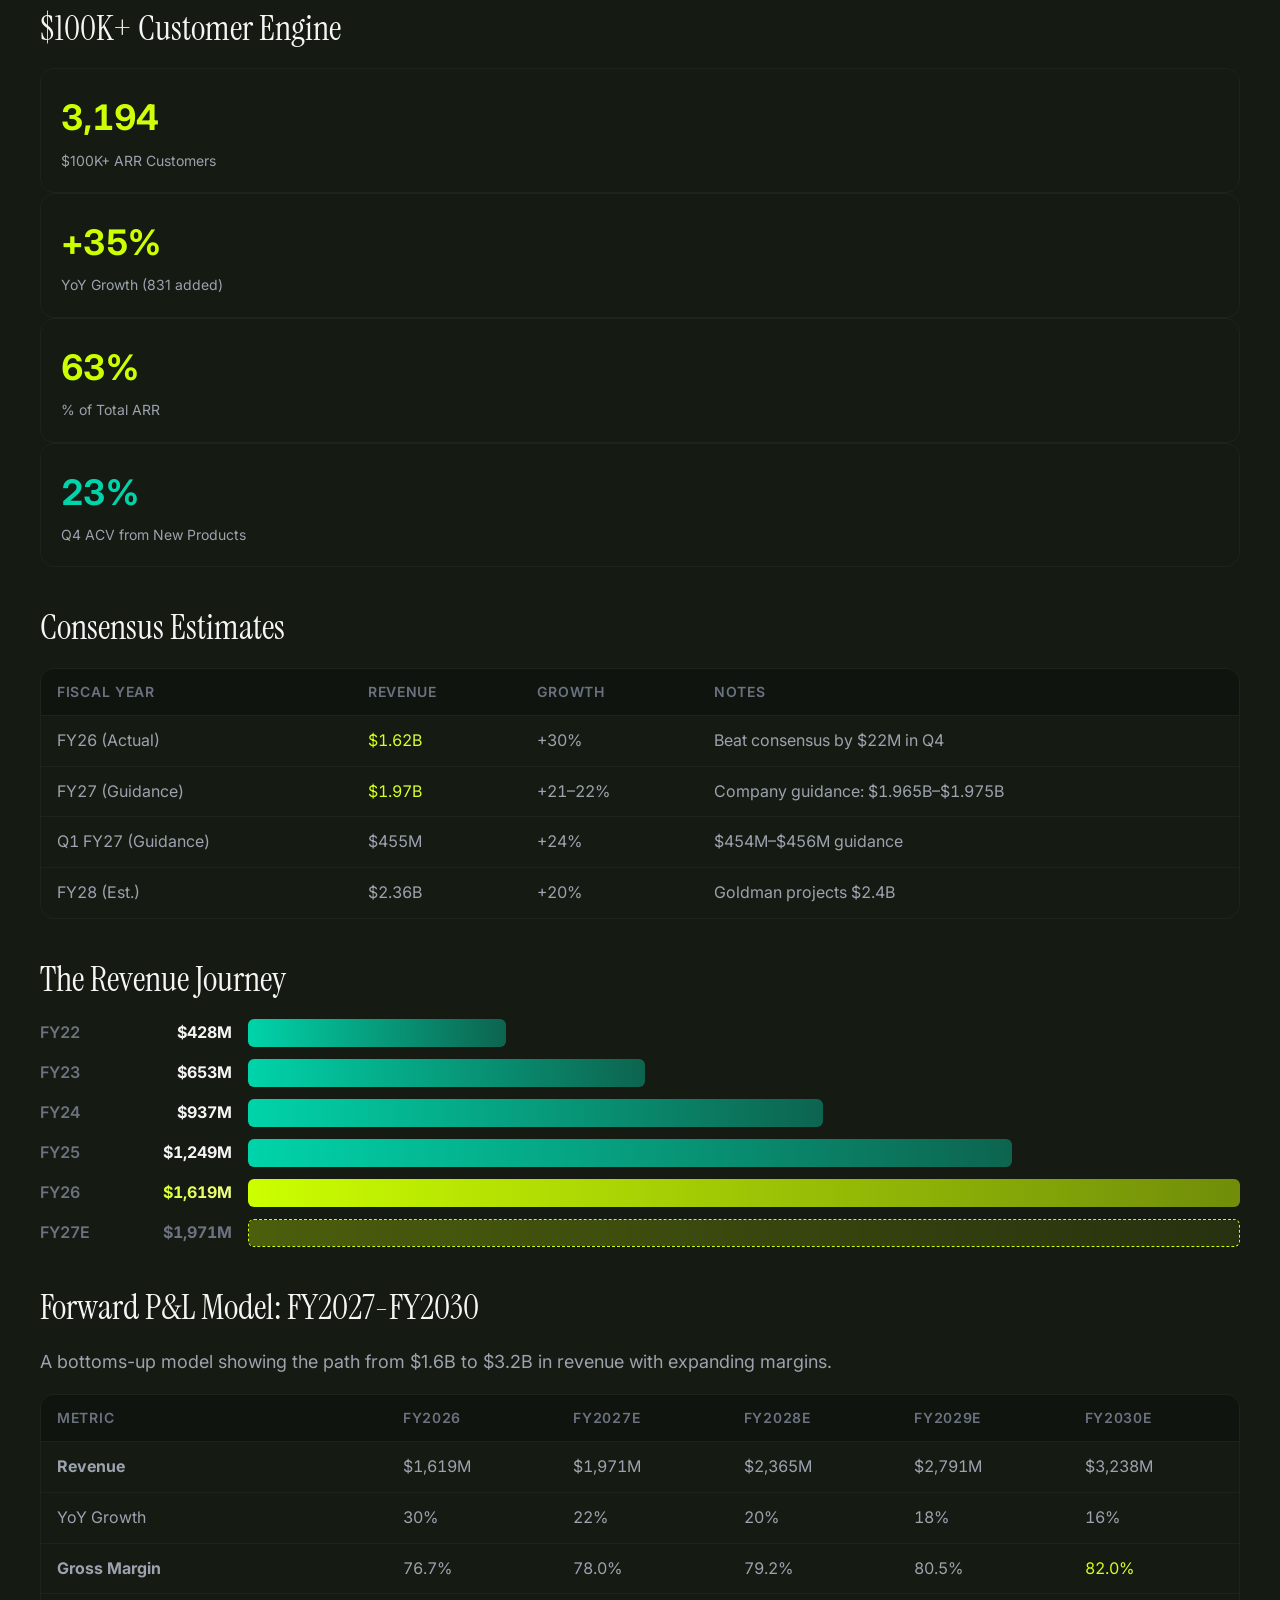
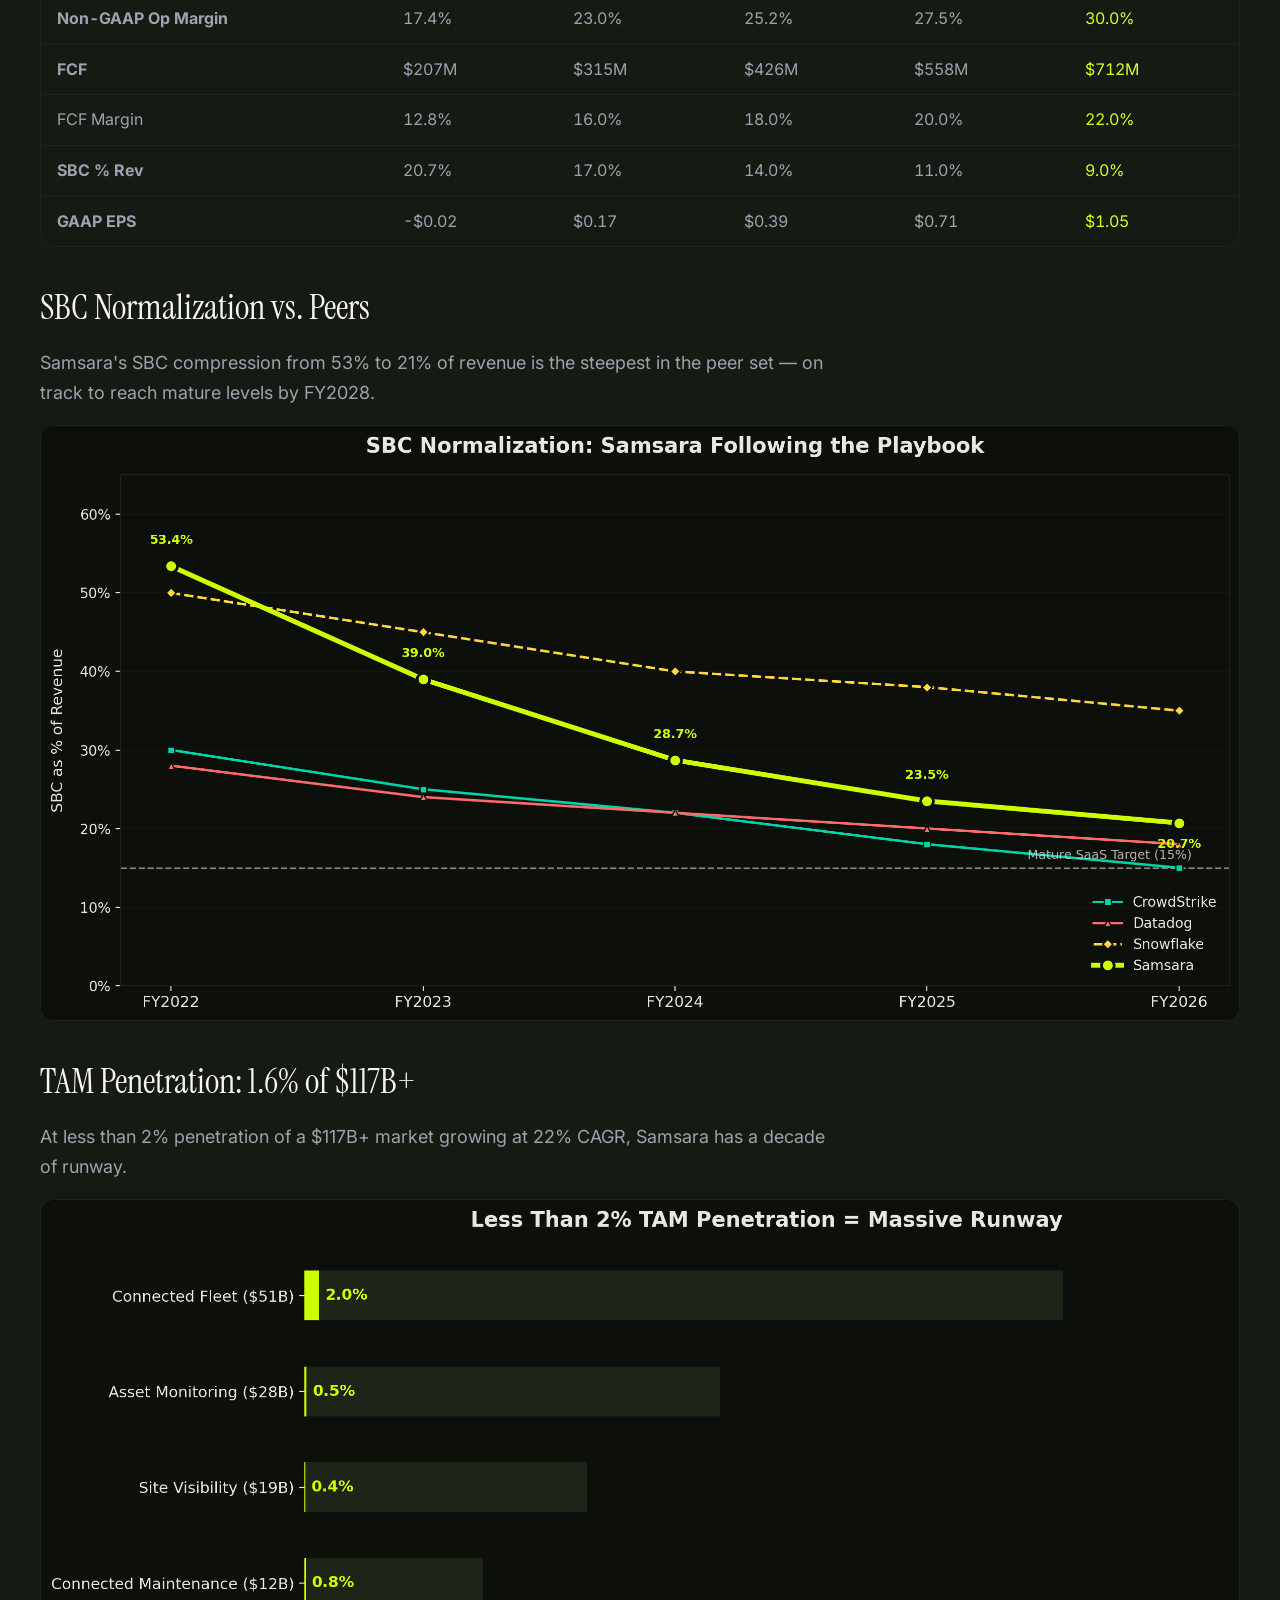
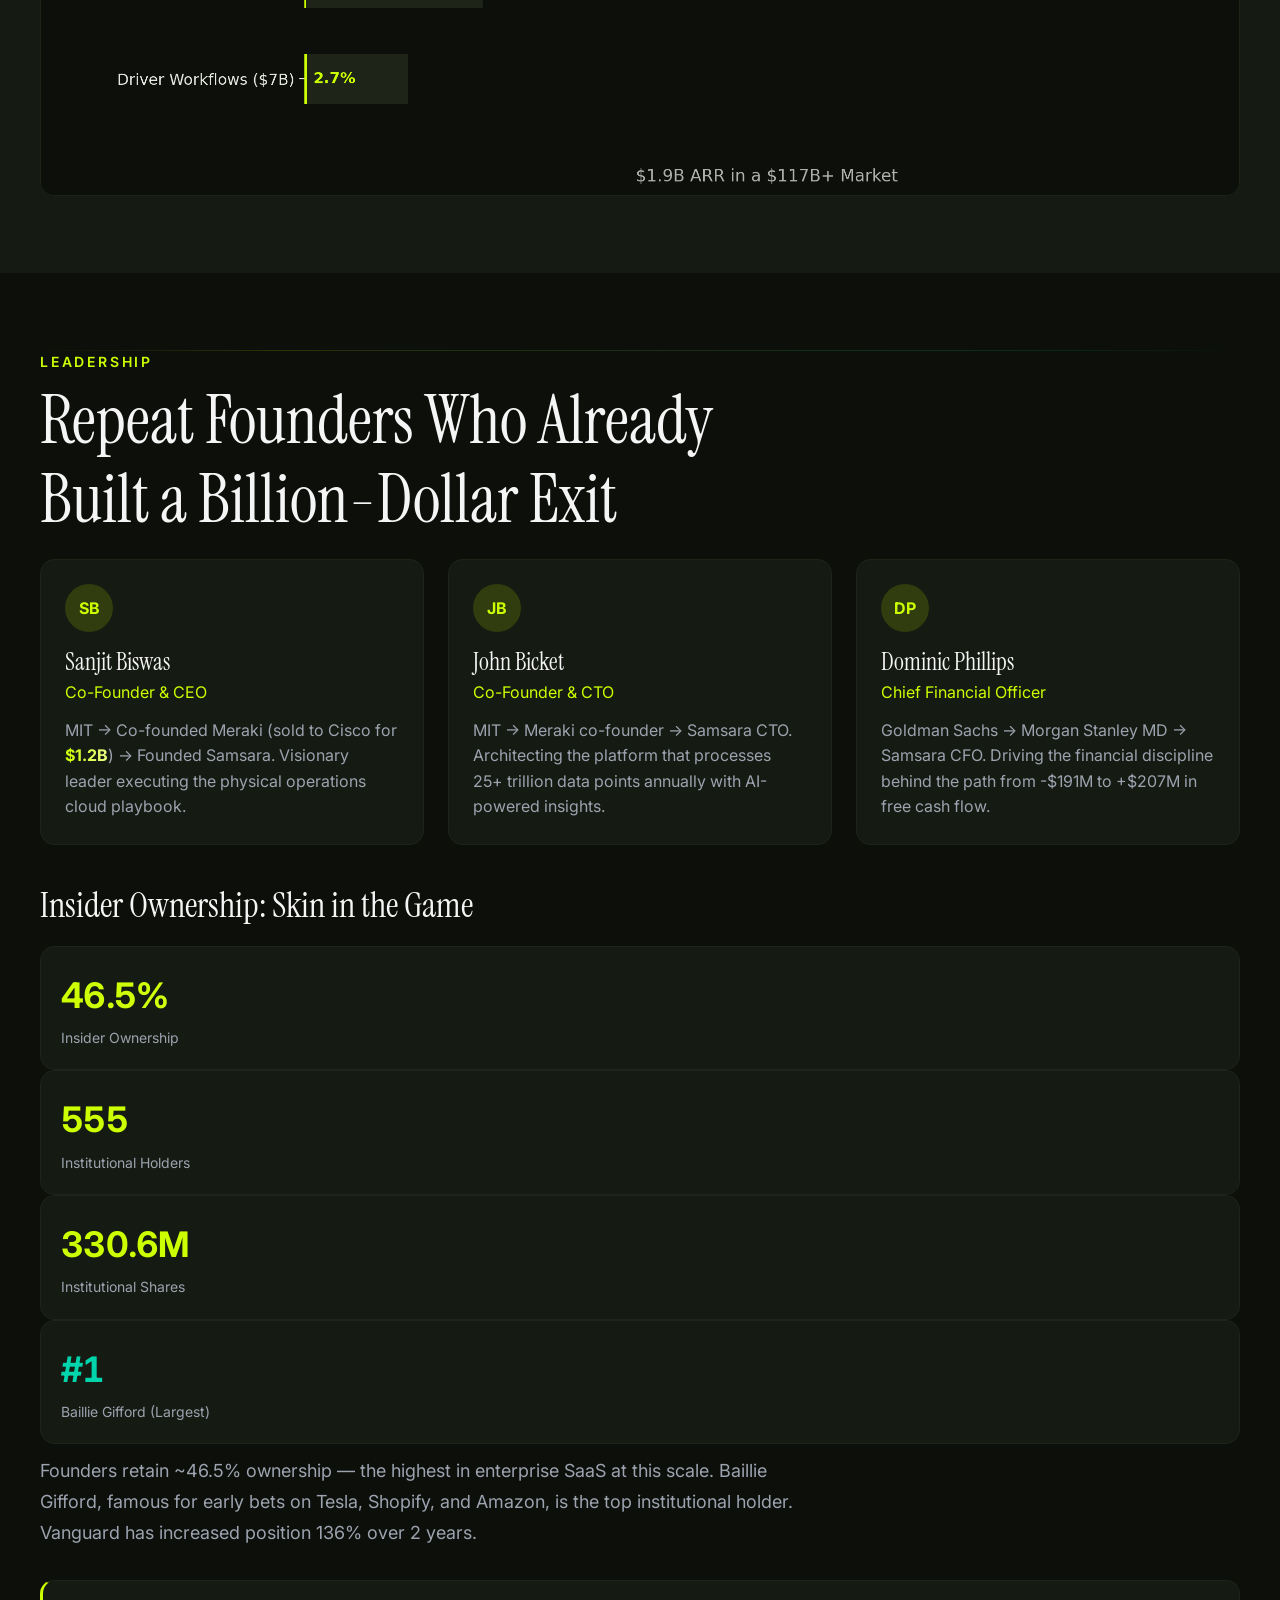
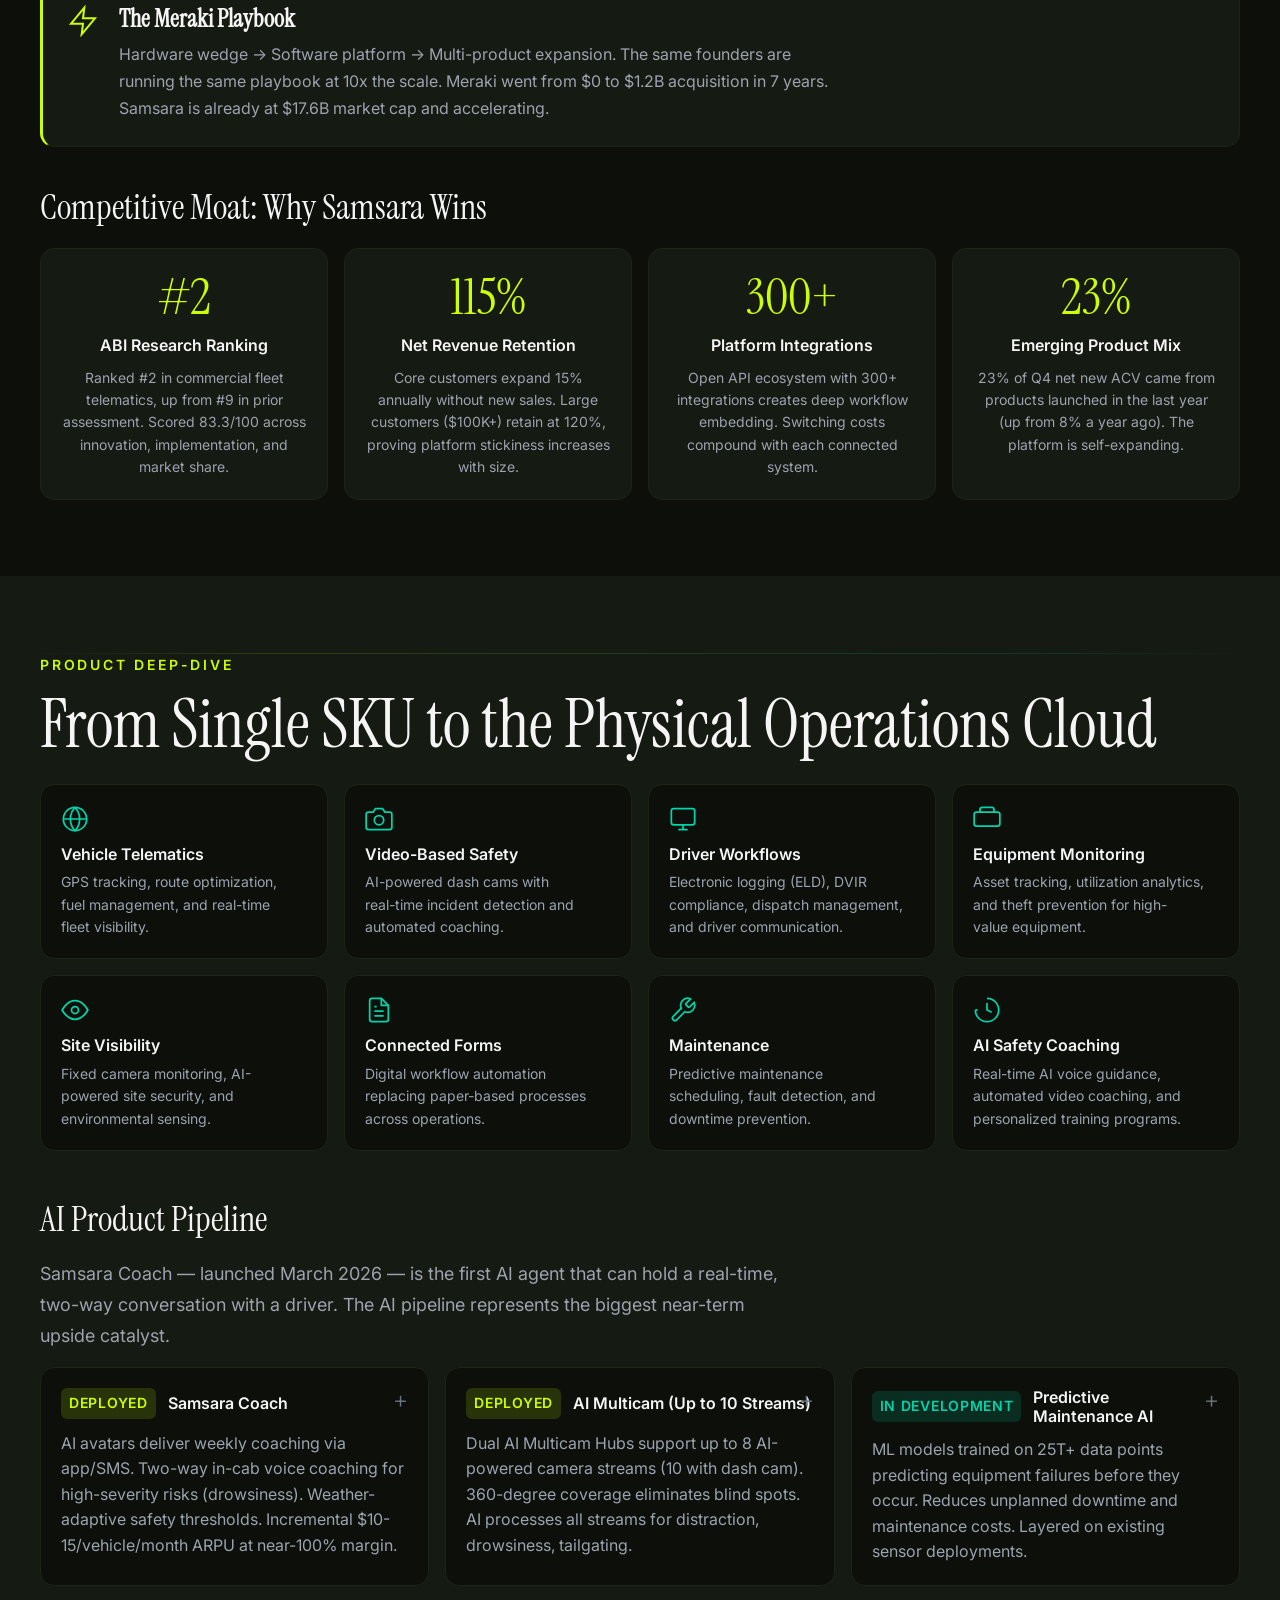
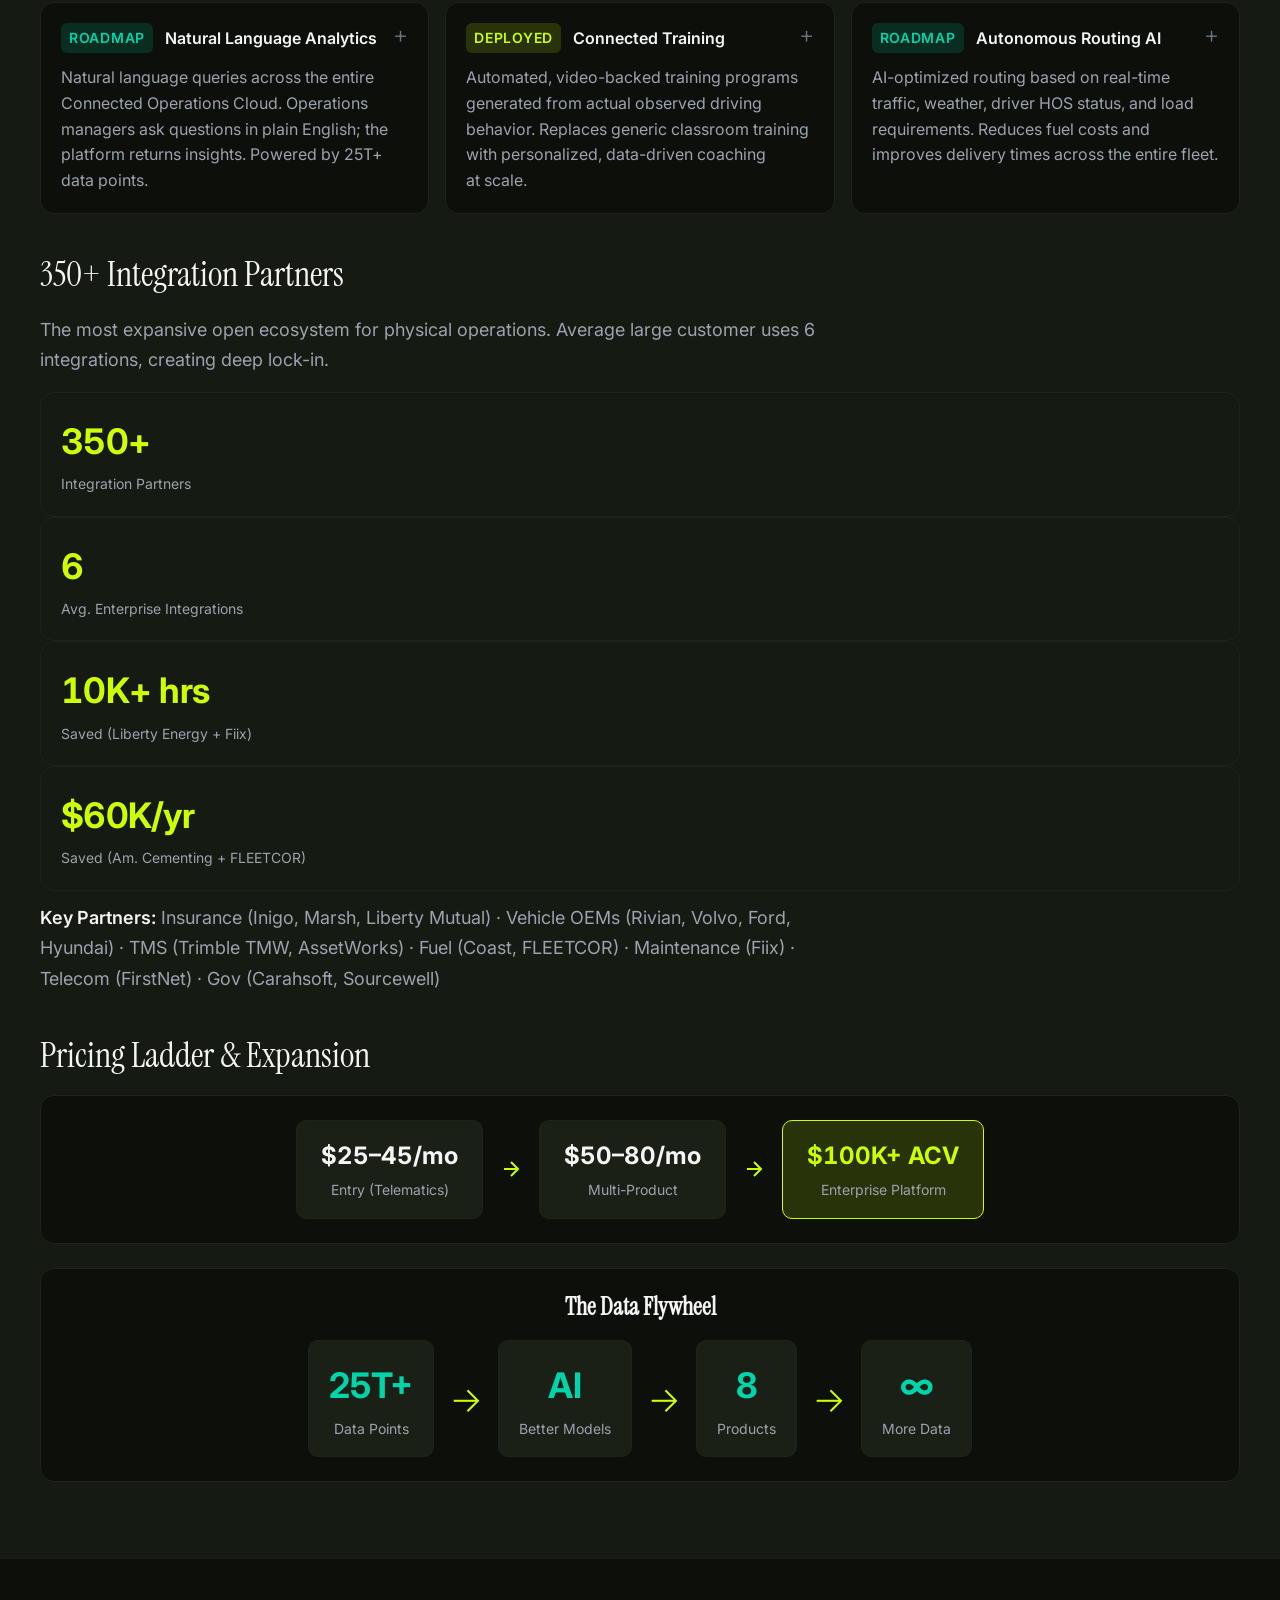
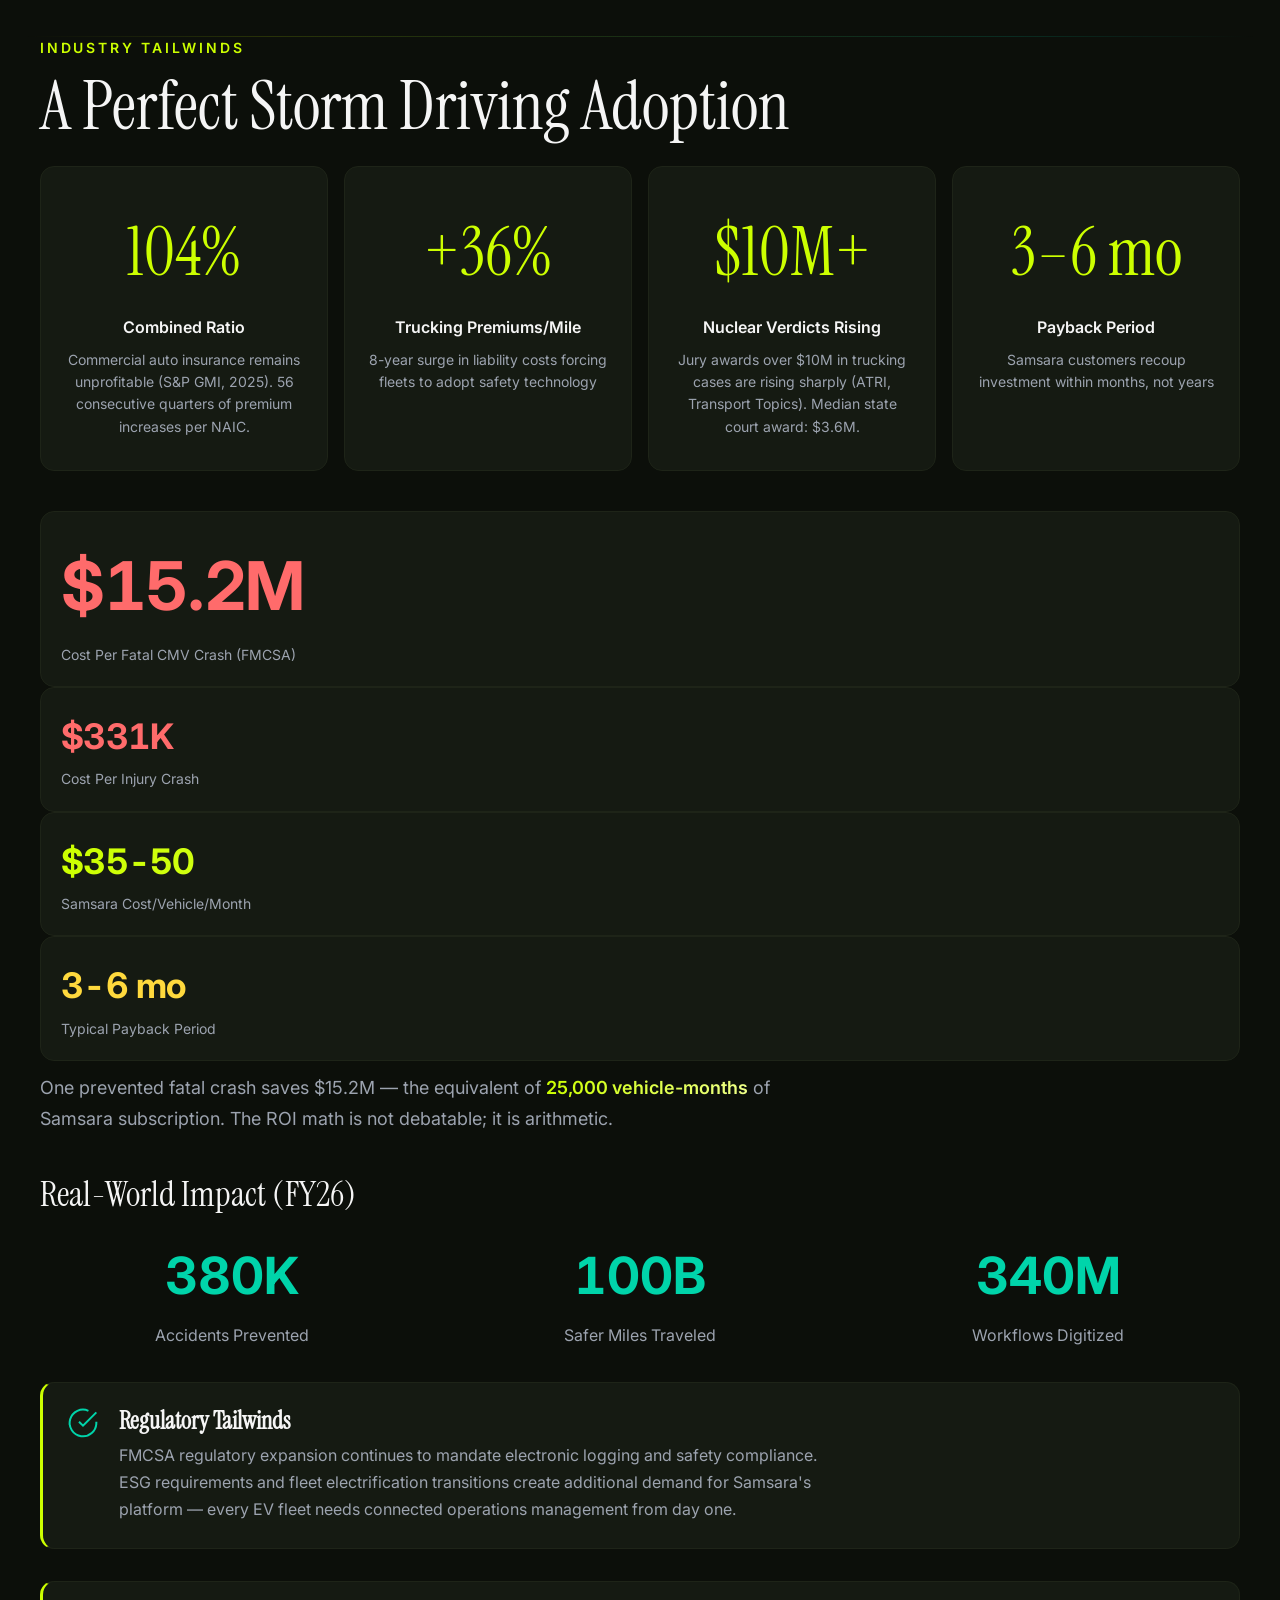
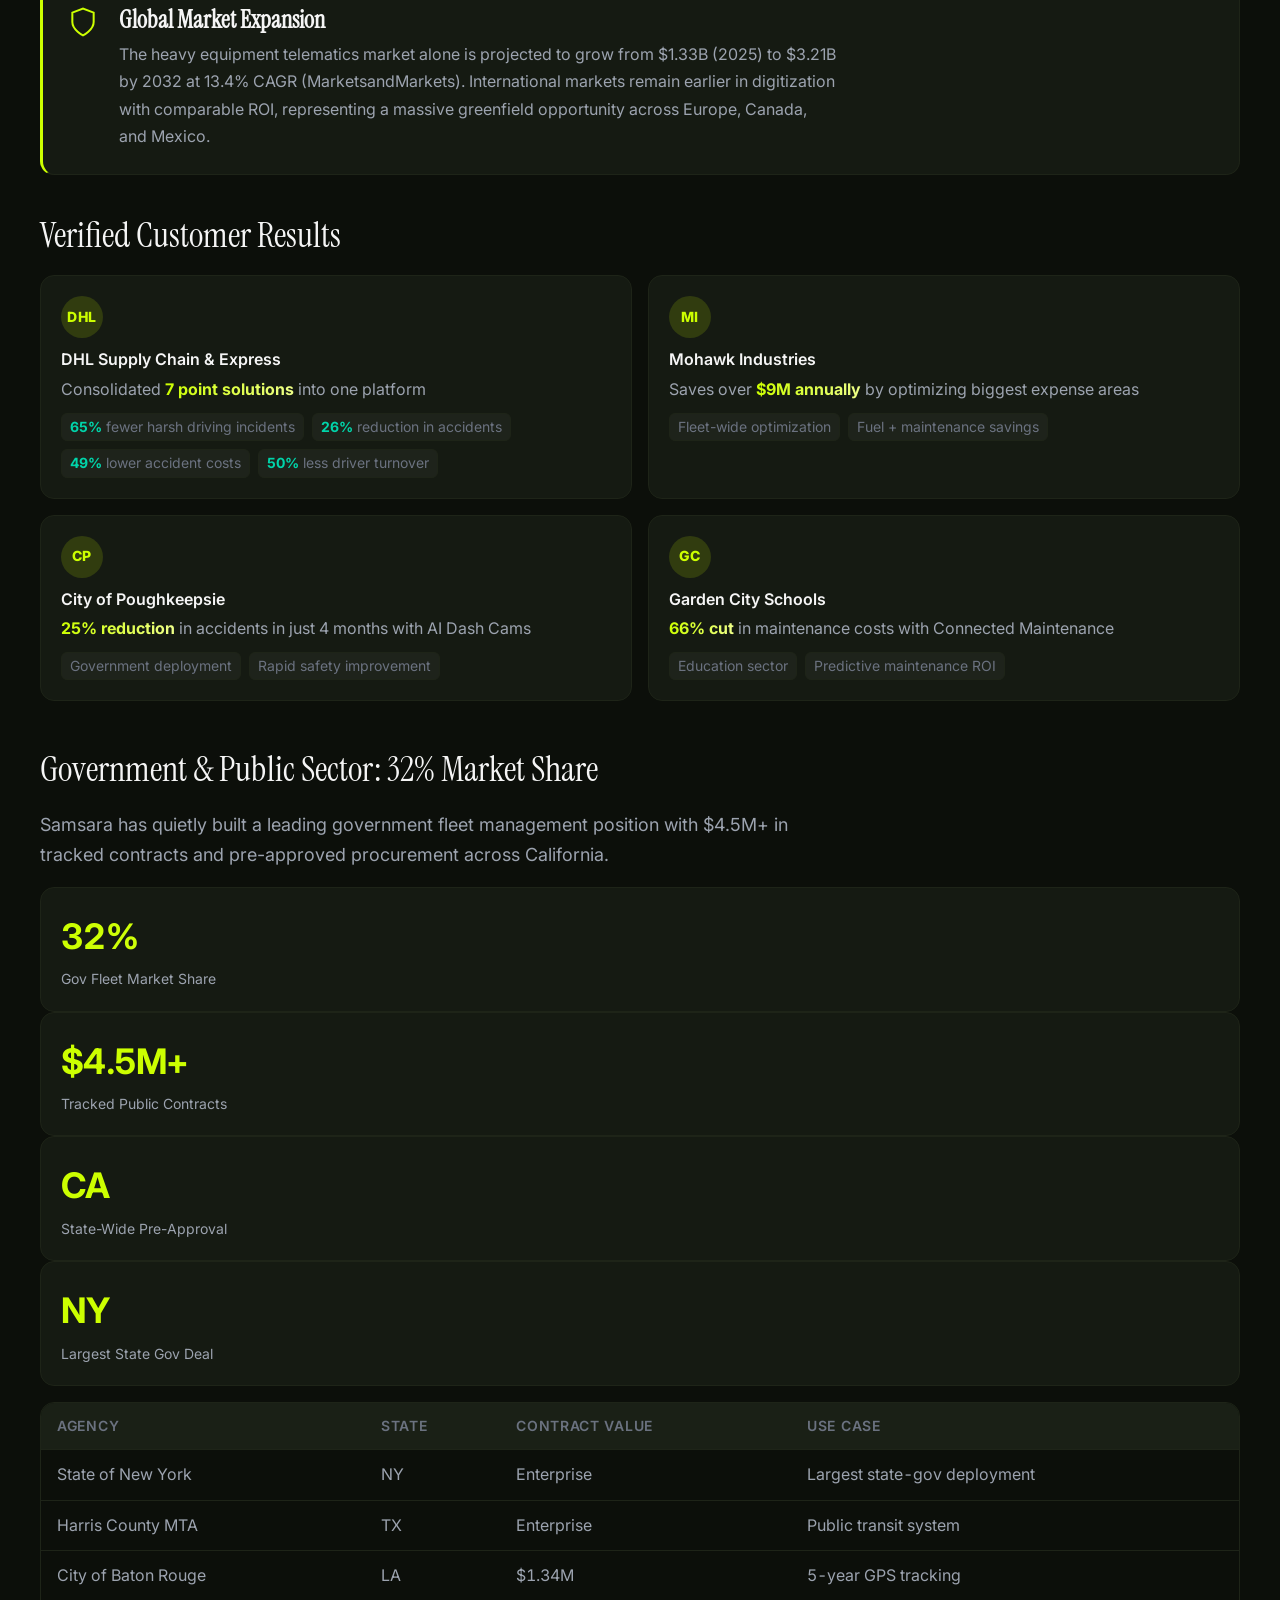
==== commit 6267d75a: "Make hero impact stats horizontal: flex row with dividers, bordered bar, large serif numbers" ====
--- a/index.html
+++ b/index.html
@@ -120,22 +120,25 @@
           <svg width="18" height="18" viewBox="0 0 24 24" fill="none" stroke="currentColor" stroke-width="2"><path d="M14 2H6a2 2 0 0 0-2 2v16a2 2 0 0 0 2 2h12a2 2 0 0 0 2-2V8z"/><path d="M14 2v6h6M16 13H8M16 17H8M10 9H8"/></svg>
           Read the Full Thesis
         </a>
-        <div class="kpi-grid" style="margin-top:var(--space-8);margin-bottom:var(--space-4);max-width:900px" data-animate>
-          <div class="kpi-card" style="background:transparent;border:1px solid var(--color-border)">
-            <span class="kpi-value text-accent" style="font-size:var(--text-3xl)">380K</span>
-            <span class="kpi-label">Accidents Prevented (FY26)</span>
-          </div>
-          <div class="kpi-card" style="background:transparent;border:1px solid var(--color-border)">
-            <span class="kpi-value" style="font-size:var(--text-3xl);color:#00D4AA">100B</span>
-            <span class="kpi-label">Safer Miles Traveled</span>
-          </div>
-          <div class="kpi-card" style="background:transparent;border:1px solid var(--color-border)">
-            <span class="kpi-value" style="font-size:var(--text-3xl)">25T+</span>
-            <span class="kpi-label">Data Points Annually</span>
-          </div>
-          <div class="kpi-card" style="background:transparent;border:1px solid var(--color-border)">
-            <span class="kpi-value" style="font-size:var(--text-3xl);color:#FFD93D">8x</span>
-            <span class="kpi-label">Average Customer ROI</span>
+        <div class="hero-impact-stats" data-animate>
+          <div class="hero-stat">
+            <span class="hero-stat-value text-accent">380K</span>
+            <span class="hero-stat-label">Accidents Prevented</span>
+          </div>
+          <div class="hero-stat-divider"></div>
+          <div class="hero-stat">
+            <span class="hero-stat-value" style="color:#00D4AA">100B</span>
+            <span class="hero-stat-label">Safer Miles Traveled</span>
+          </div>
+          <div class="hero-stat-divider"></div>
+          <div class="hero-stat">
+            <span class="hero-stat-value">25T+</span>
+            <span class="hero-stat-label">Data Points / Year</span>
+          </div>
+          <div class="hero-stat-divider"></div>
+          <div class="hero-stat">
+            <span class="hero-stat-value" style="color:#FFD93D">8x</span>
+            <span class="hero-stat-label">Average Customer ROI</span>
           </div>
         </div>
         <div class="hero-ticker" aria-label="Key metrics ticker">
--- a/style.css
+++ b/style.css
@@ -480,6 +480,65 @@
   animation: heroFadeUp 0.7s cubic-bezier(0.16, 1, 0.3, 1) 1.15s forwards;
 }
 
+/* === HERO IMPACT STATS BAR === */
+.hero-impact-stats {
+  display: flex;
+  flex-direction: row;
+  align-items: center;
+  justify-content: center;
+  gap: 0;
+  margin-top: var(--space-8);
+  margin-bottom: var(--space-2);
+  width: 100%;
+  max-width: 860px;
+  padding: var(--space-4) 0;
+  border-top: 1px solid var(--color-border);
+  border-bottom: 1px solid var(--color-border);
+  opacity: 0;
+  animation: heroFadeUp 0.8s cubic-bezier(0.16, 1, 0.3, 1) 1.2s forwards;
+}
+
+.hero-stat {
+  flex: 1;
+  display: flex;
+  flex-direction: column;
+  align-items: center;
+  justify-content: center;
+  gap: var(--space-1);
+  padding: var(--space-2) var(--space-4);
+}
+
+.hero-stat-value {
+  font-family: var(--font-display);
+  font-size: clamp(1.8rem, 1rem + 2.5vw, 3rem);
+  font-weight: 400;
+  line-height: 1;
+  color: var(--color-text);
+  letter-spacing: -0.02em;
+}
+
+.hero-stat-label {
+  font-size: var(--text-xs);
+  font-weight: 500;
+  color: var(--color-text-muted);
+  text-transform: uppercase;
+  letter-spacing: 0.08em;
+  text-align: center;
+}
+
+.hero-stat-divider {
+  width: 1px;
+  height: 48px;
+  background: var(--color-border);
+  flex-shrink: 0;
+}
+
+@media (max-width: 640px) {
+  .hero-stat-value { font-size: 1.5rem; }
+  .hero-stat { padding: var(--space-2); }
+  .hero-stat-label { font-size: 0.6rem; }
+}
+
 .hero-ticker {
   opacity: 0;
   animation: heroFadeUp 0.7s cubic-bezier(0.16, 1, 0.3, 1) 1.4s forwards;
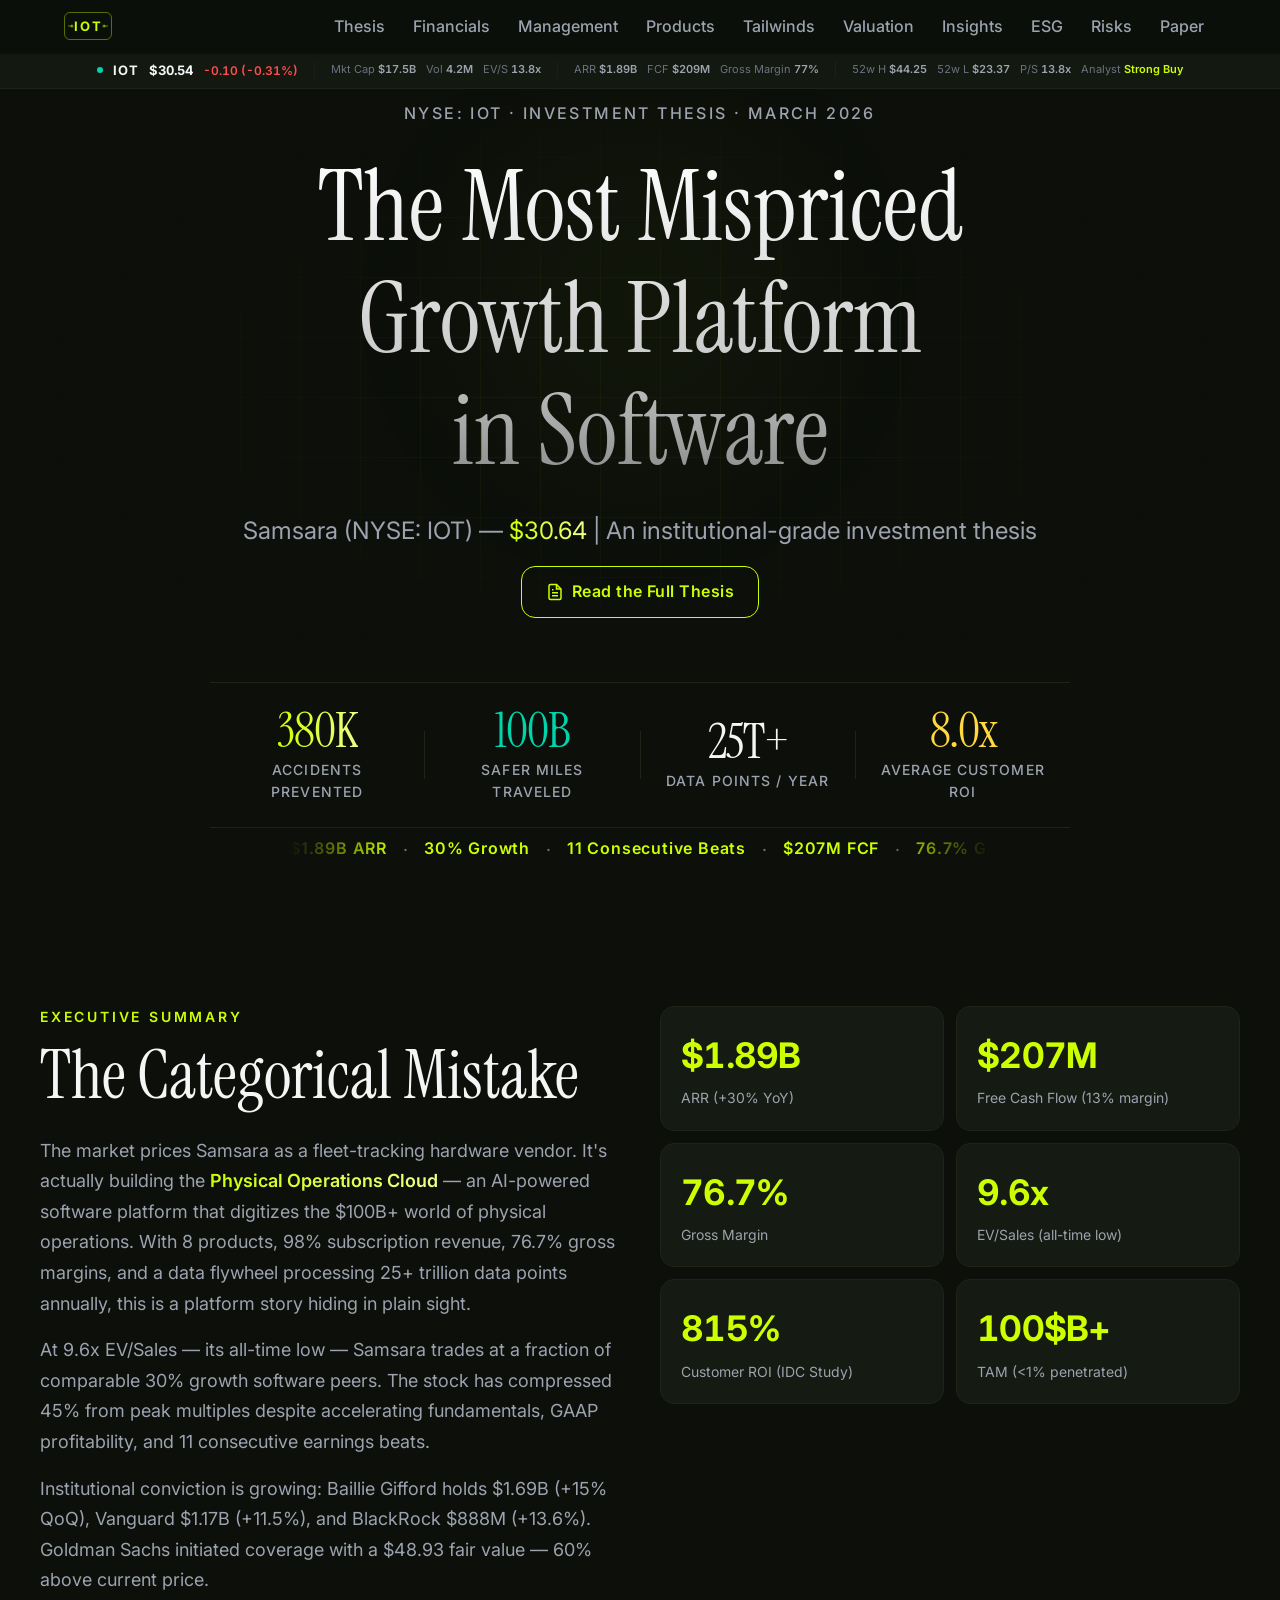
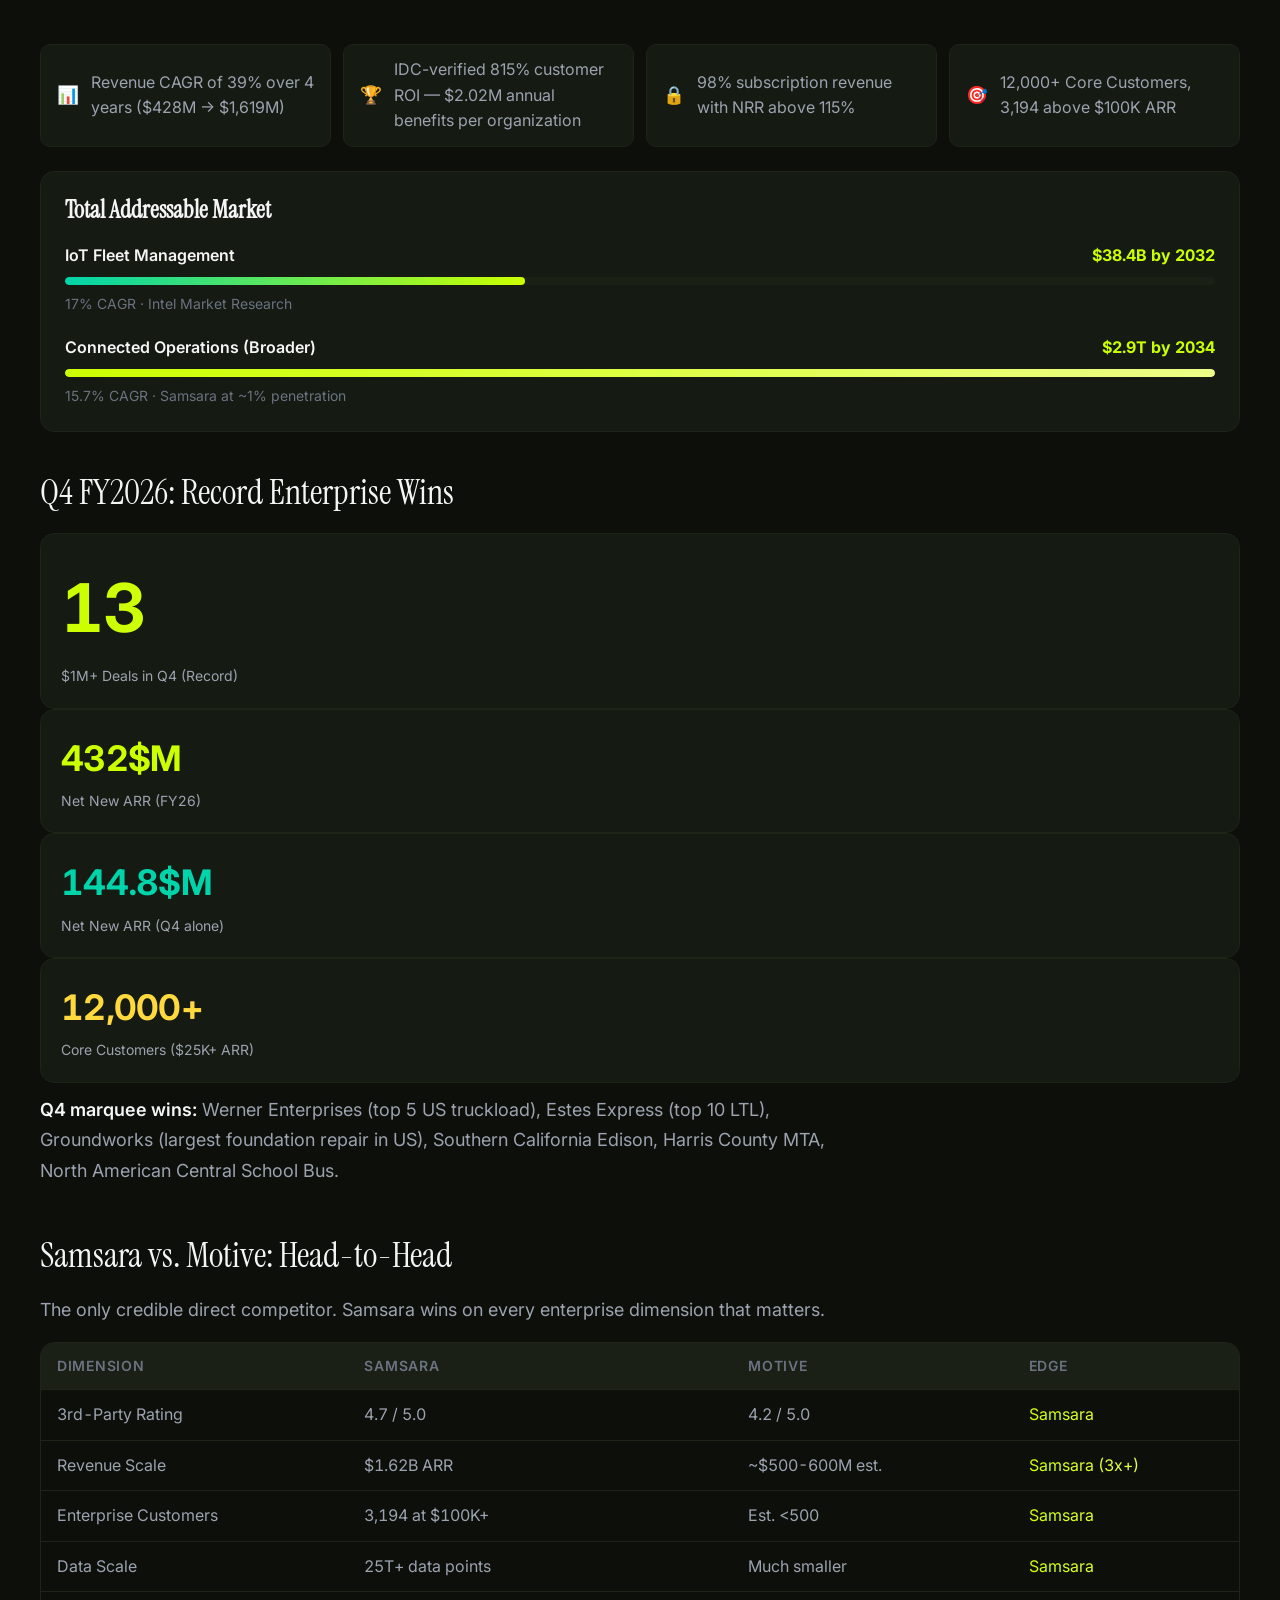
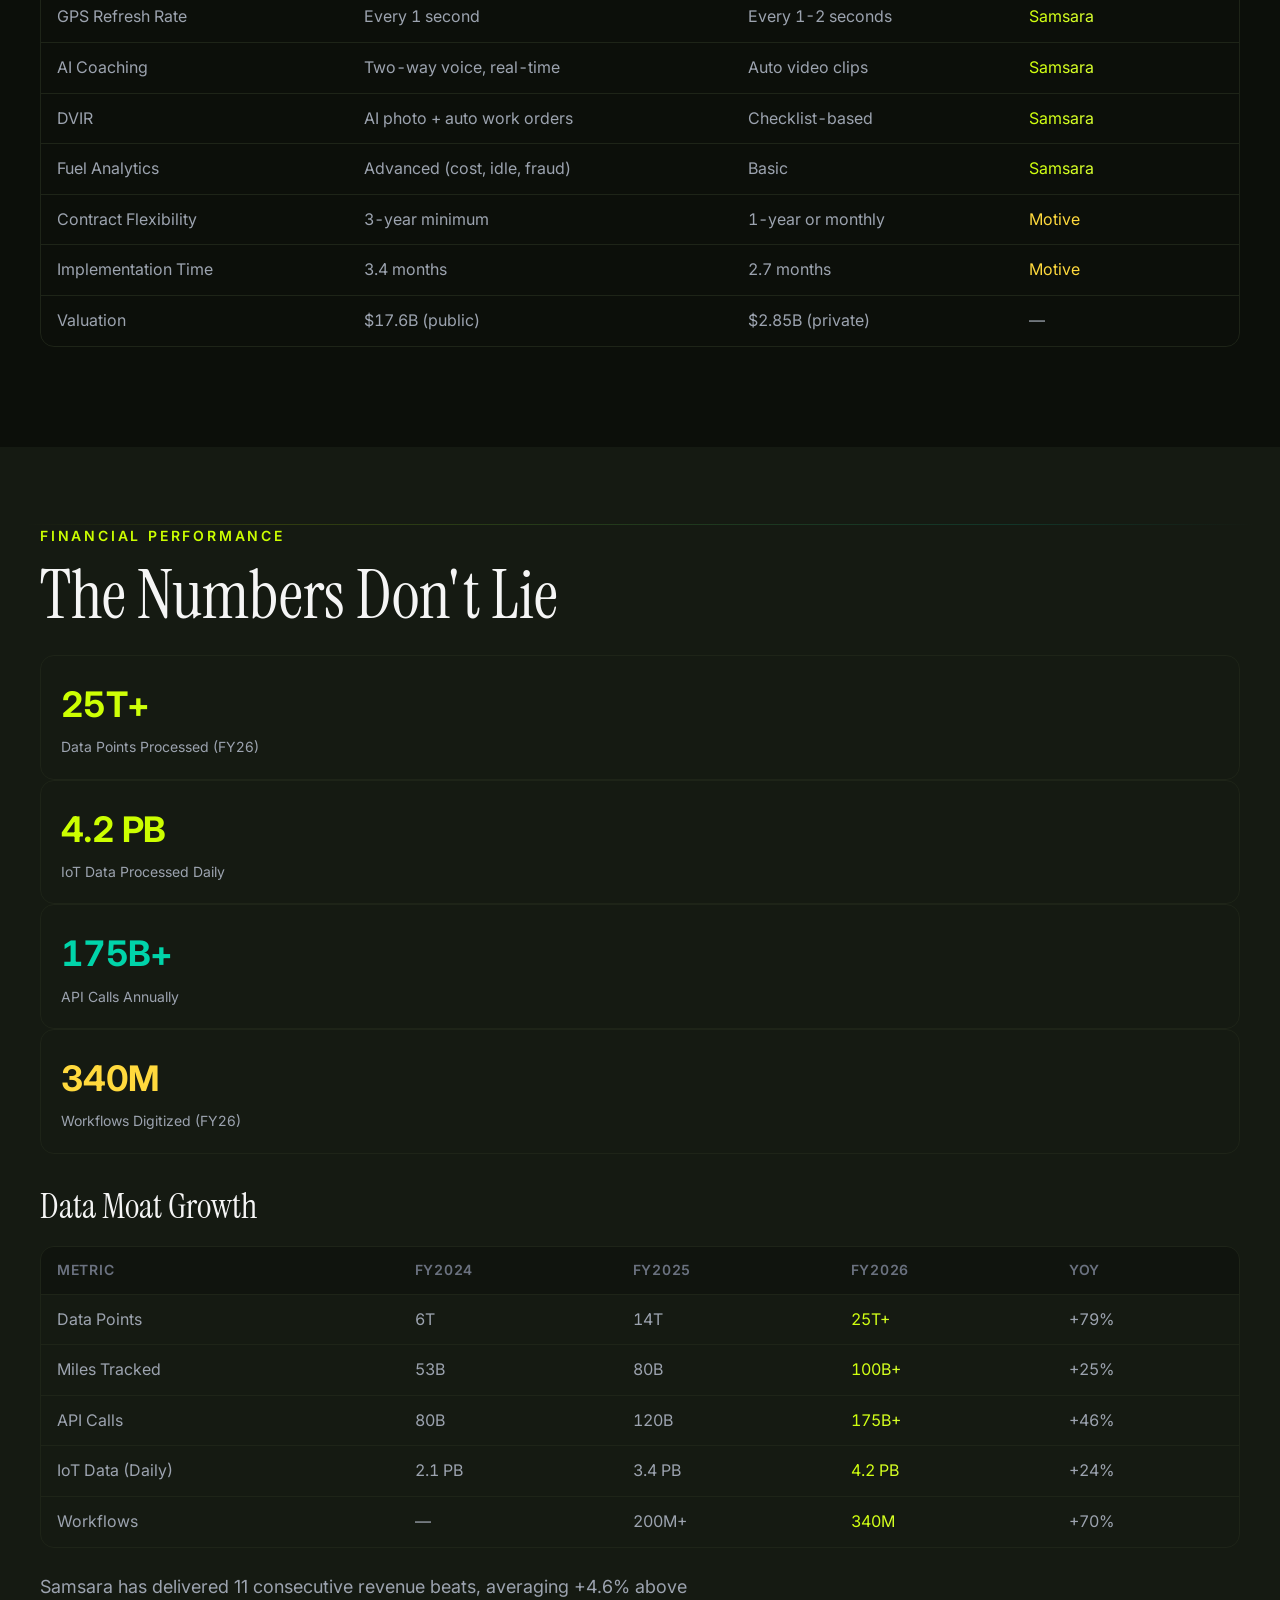
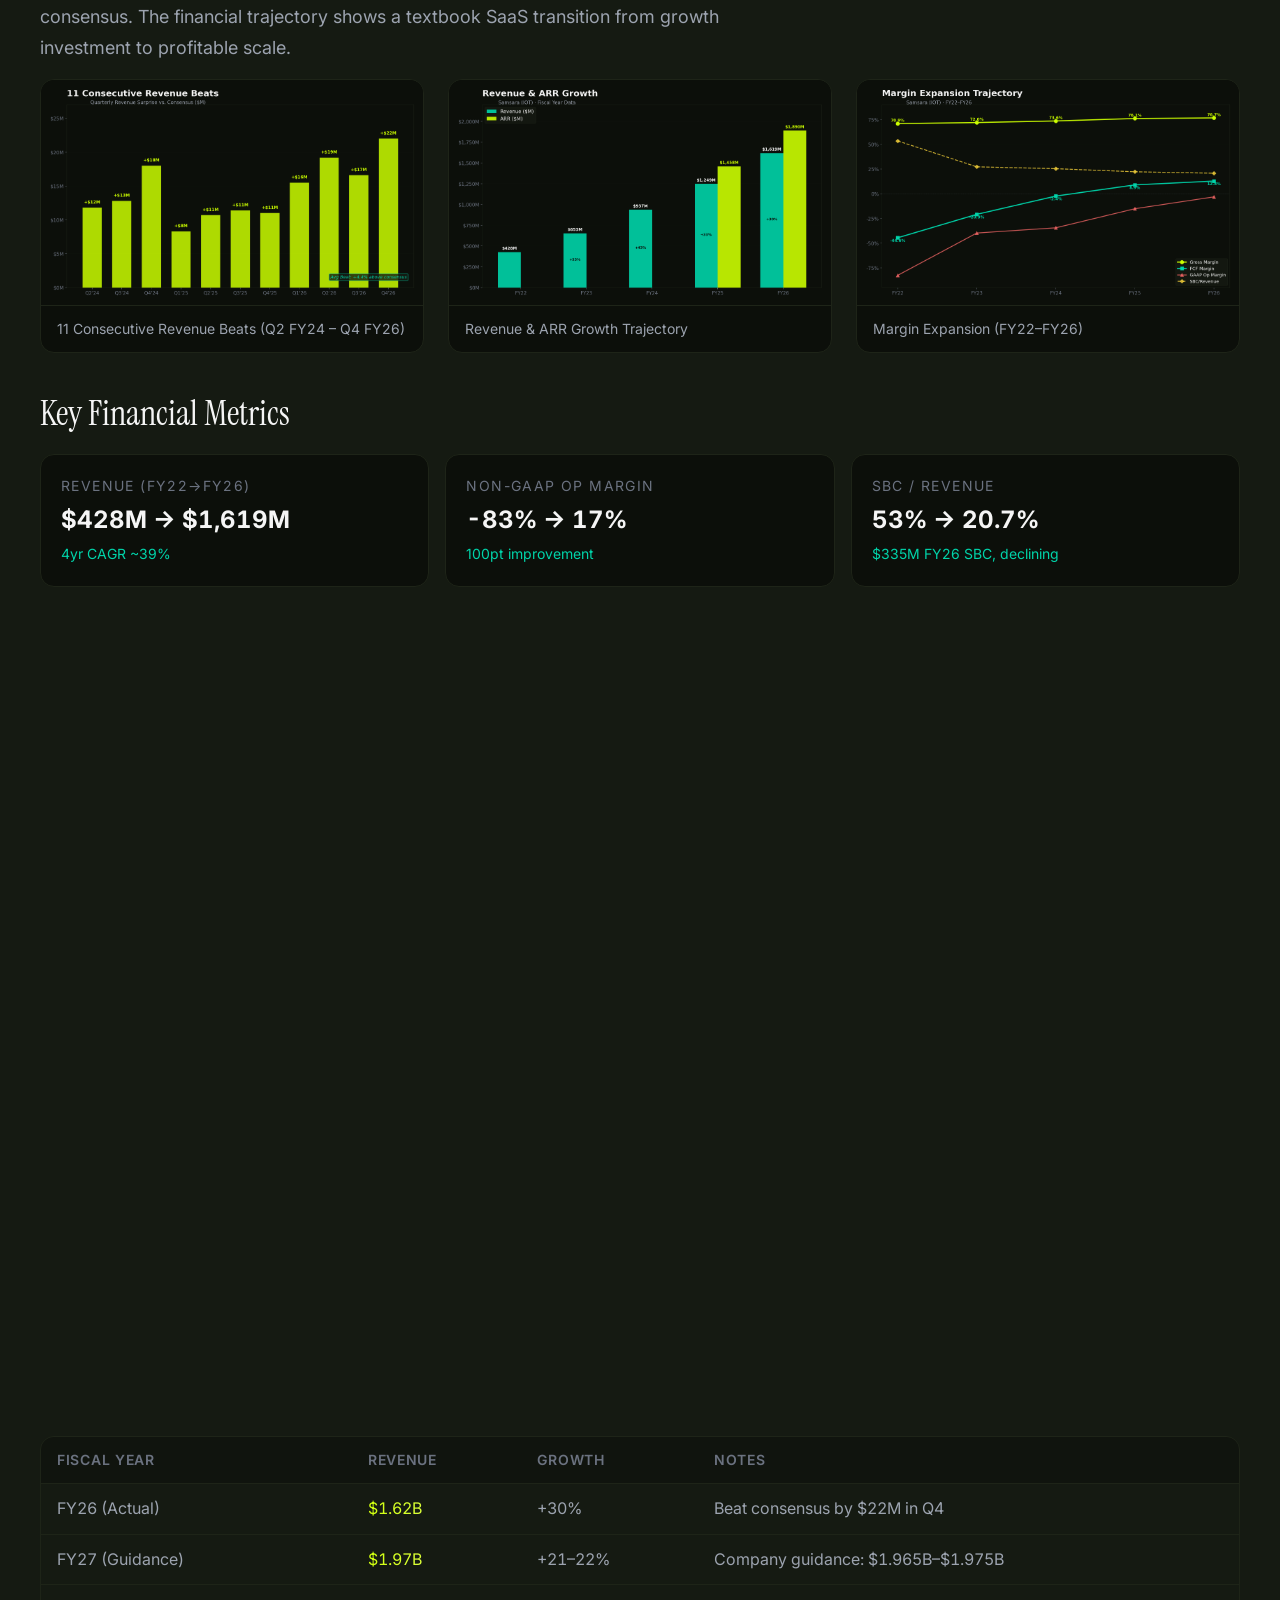
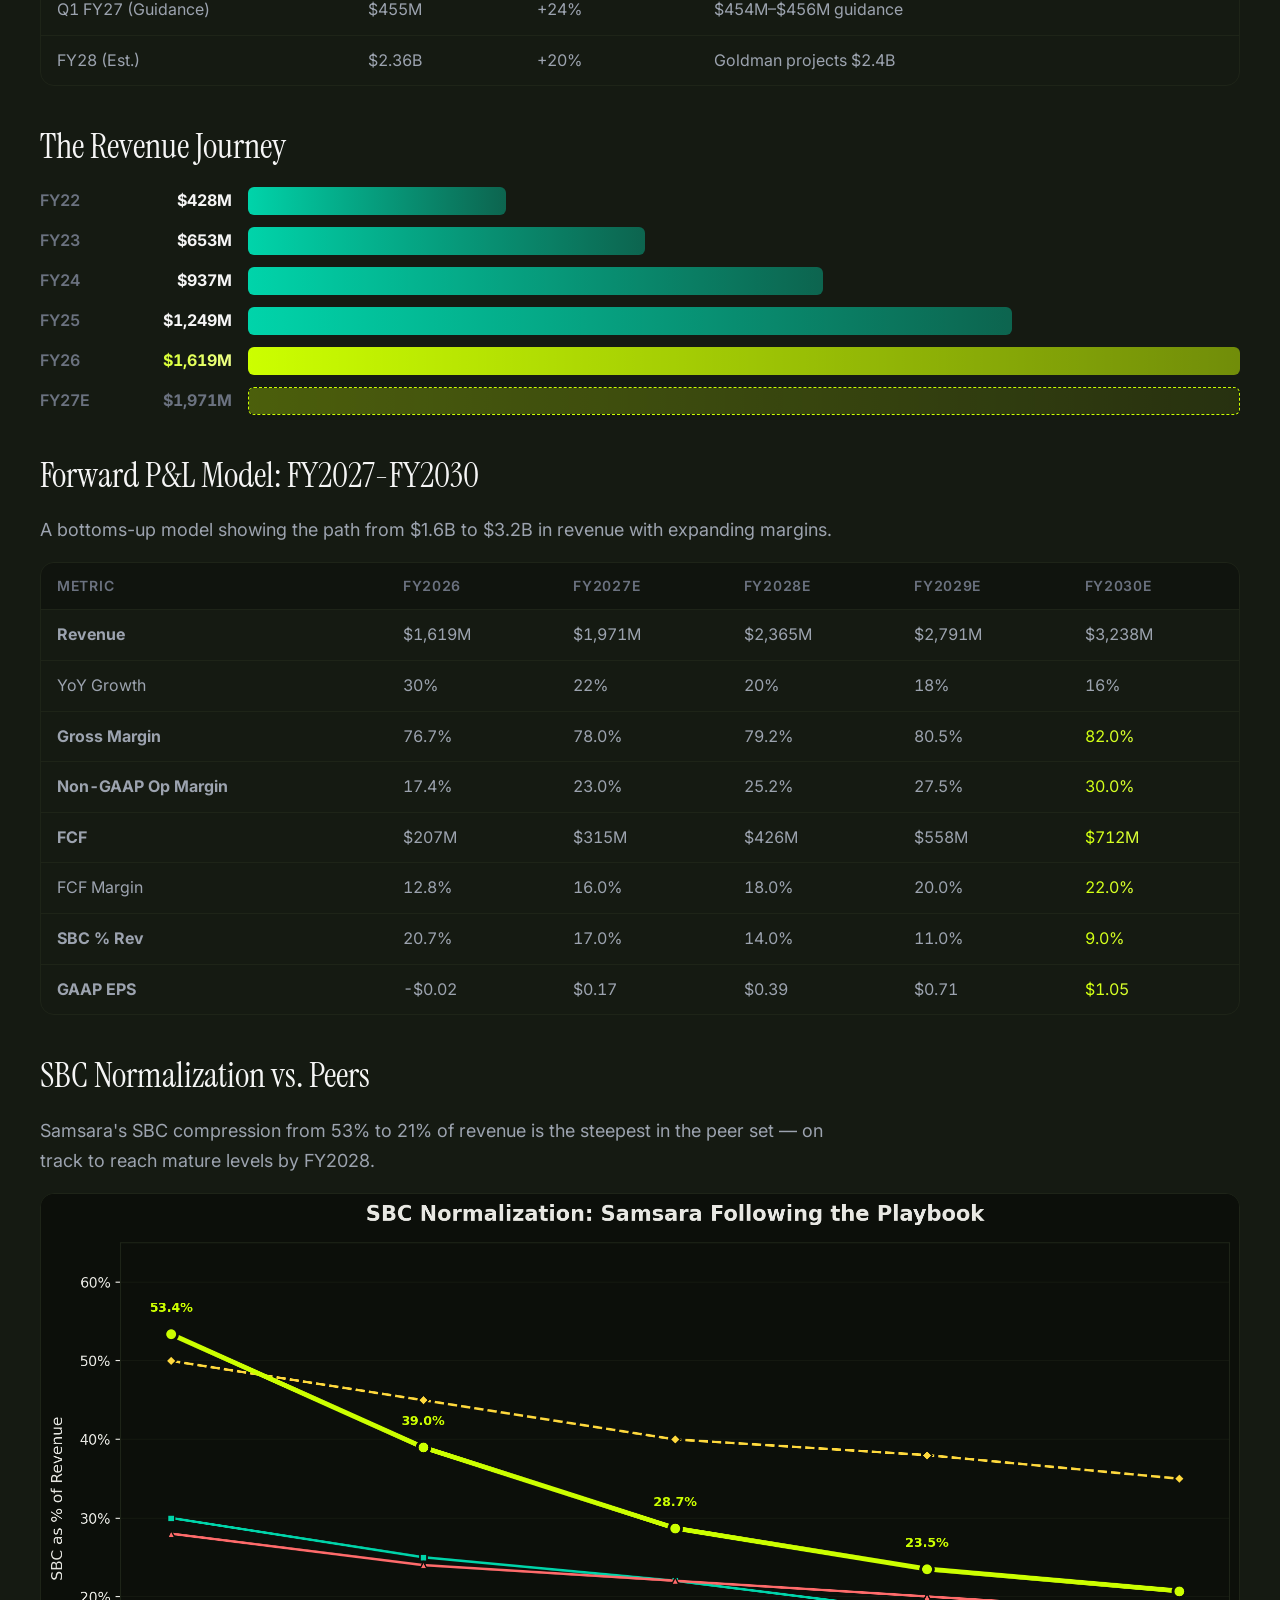
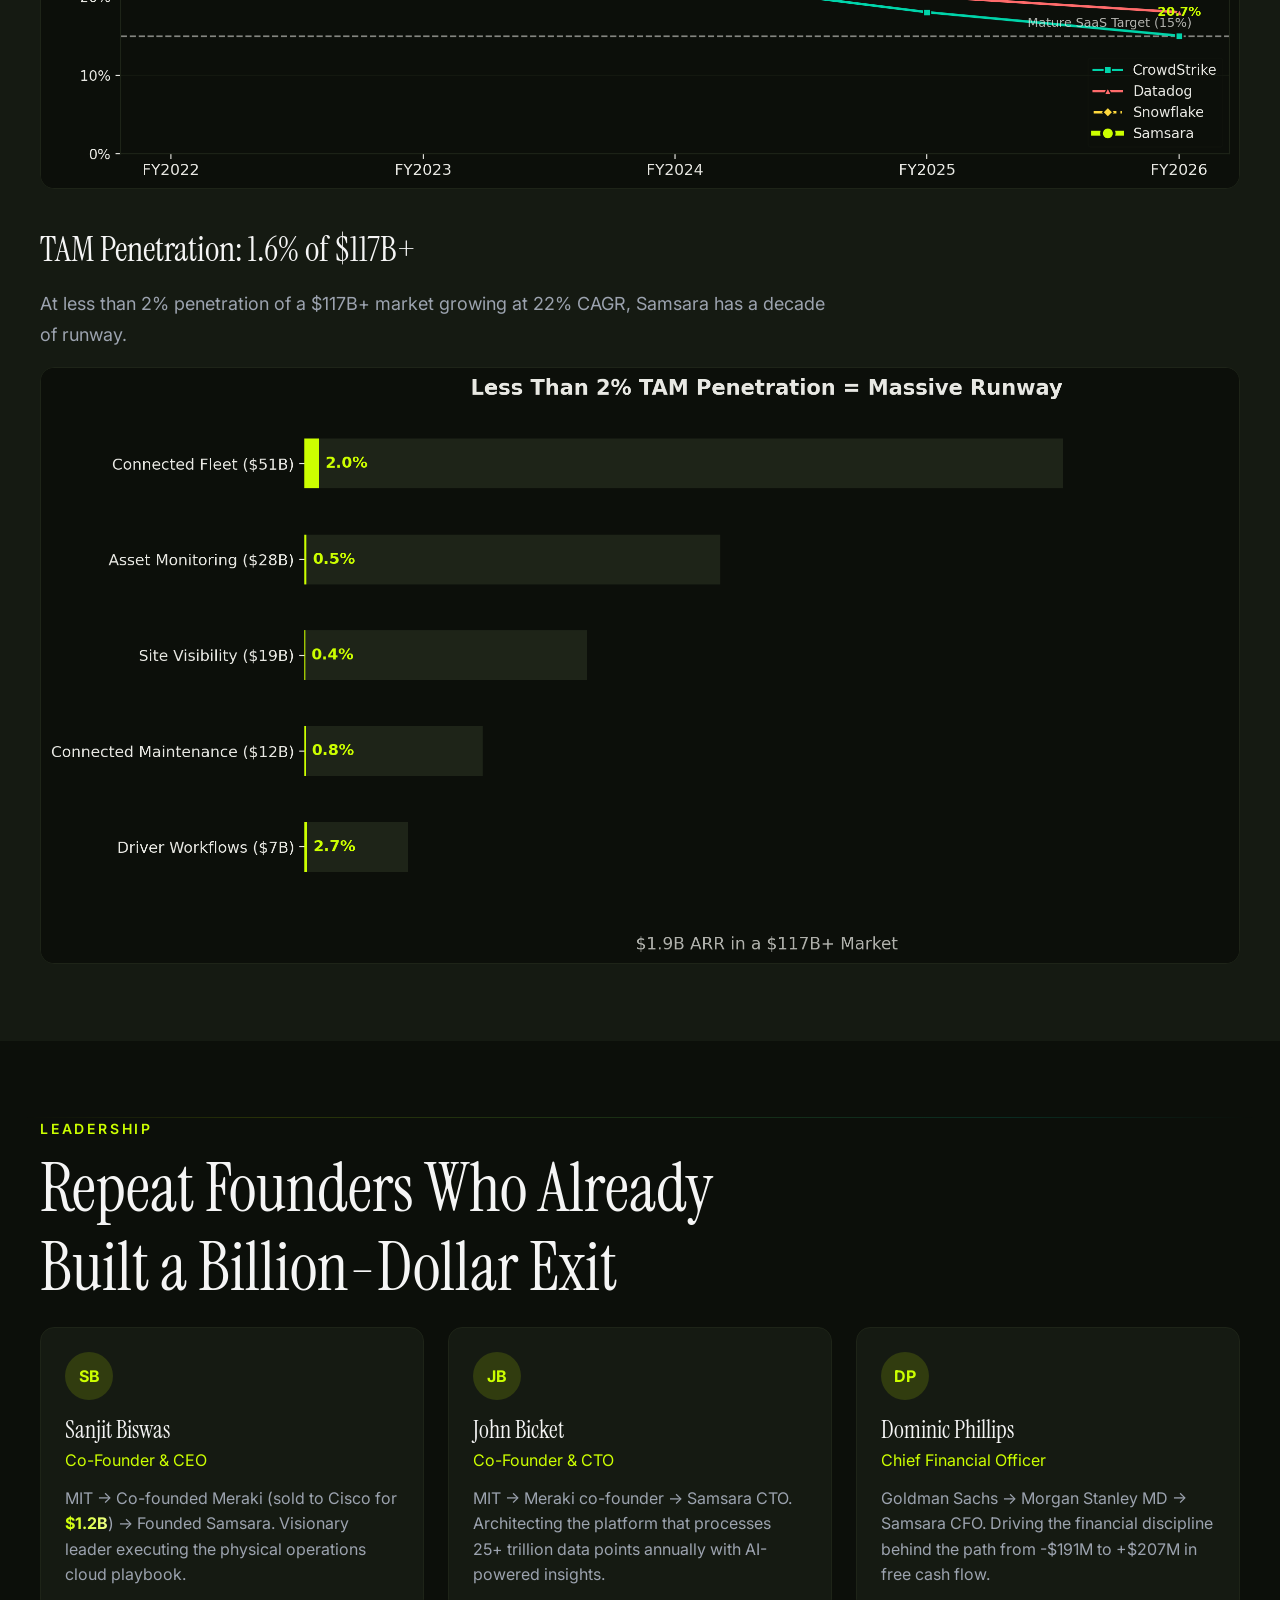
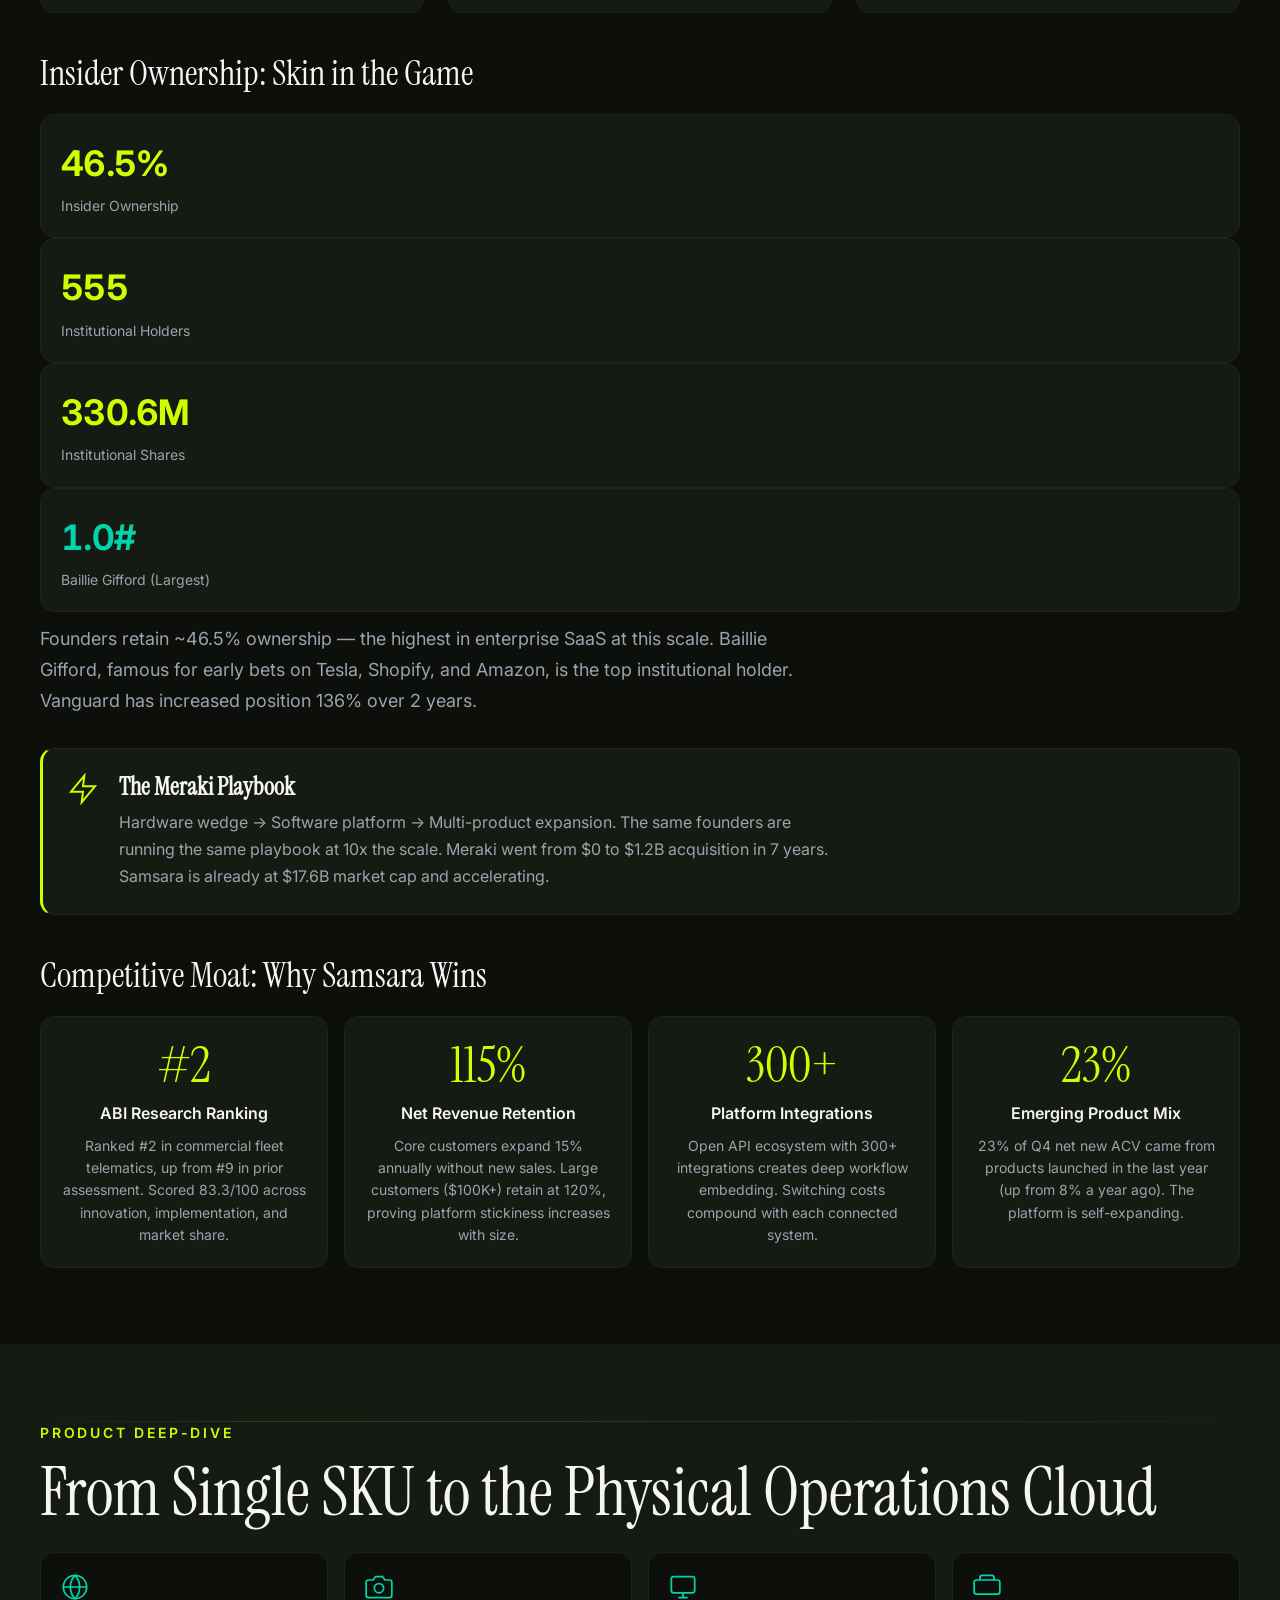
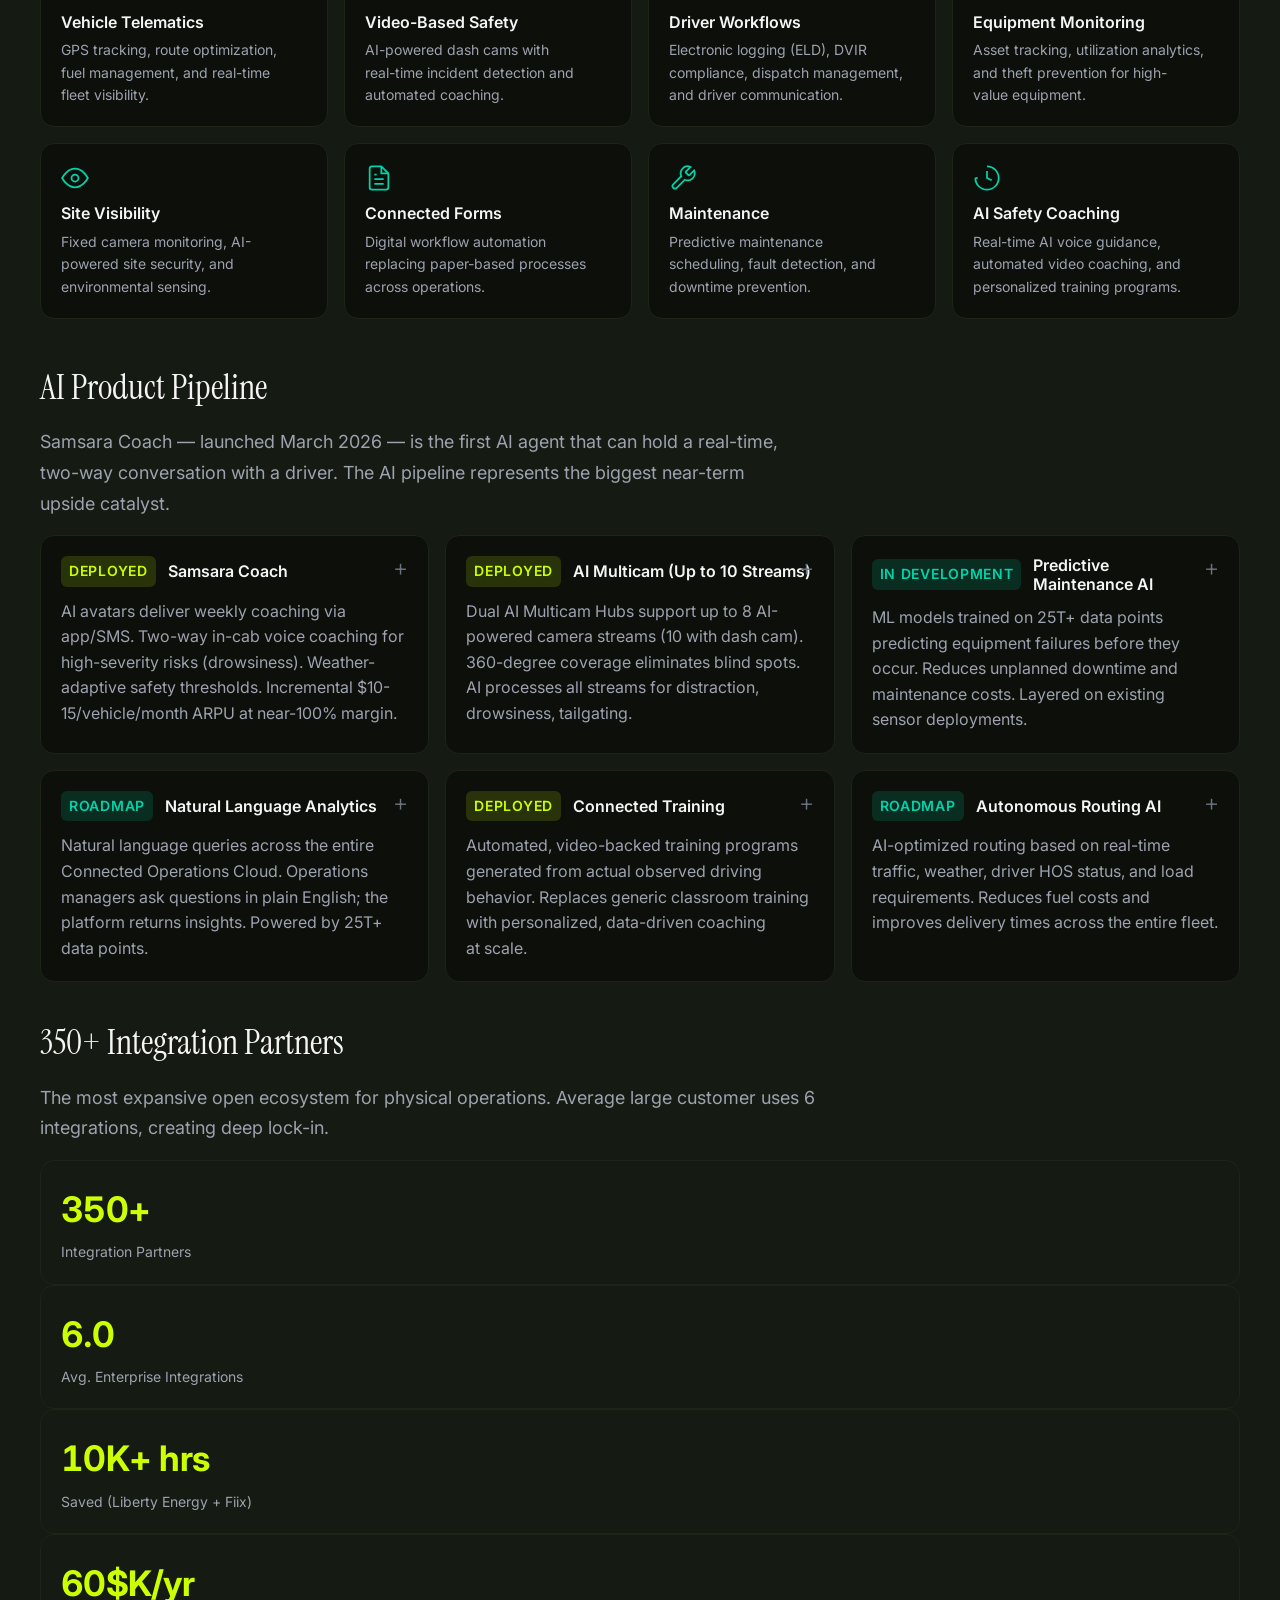
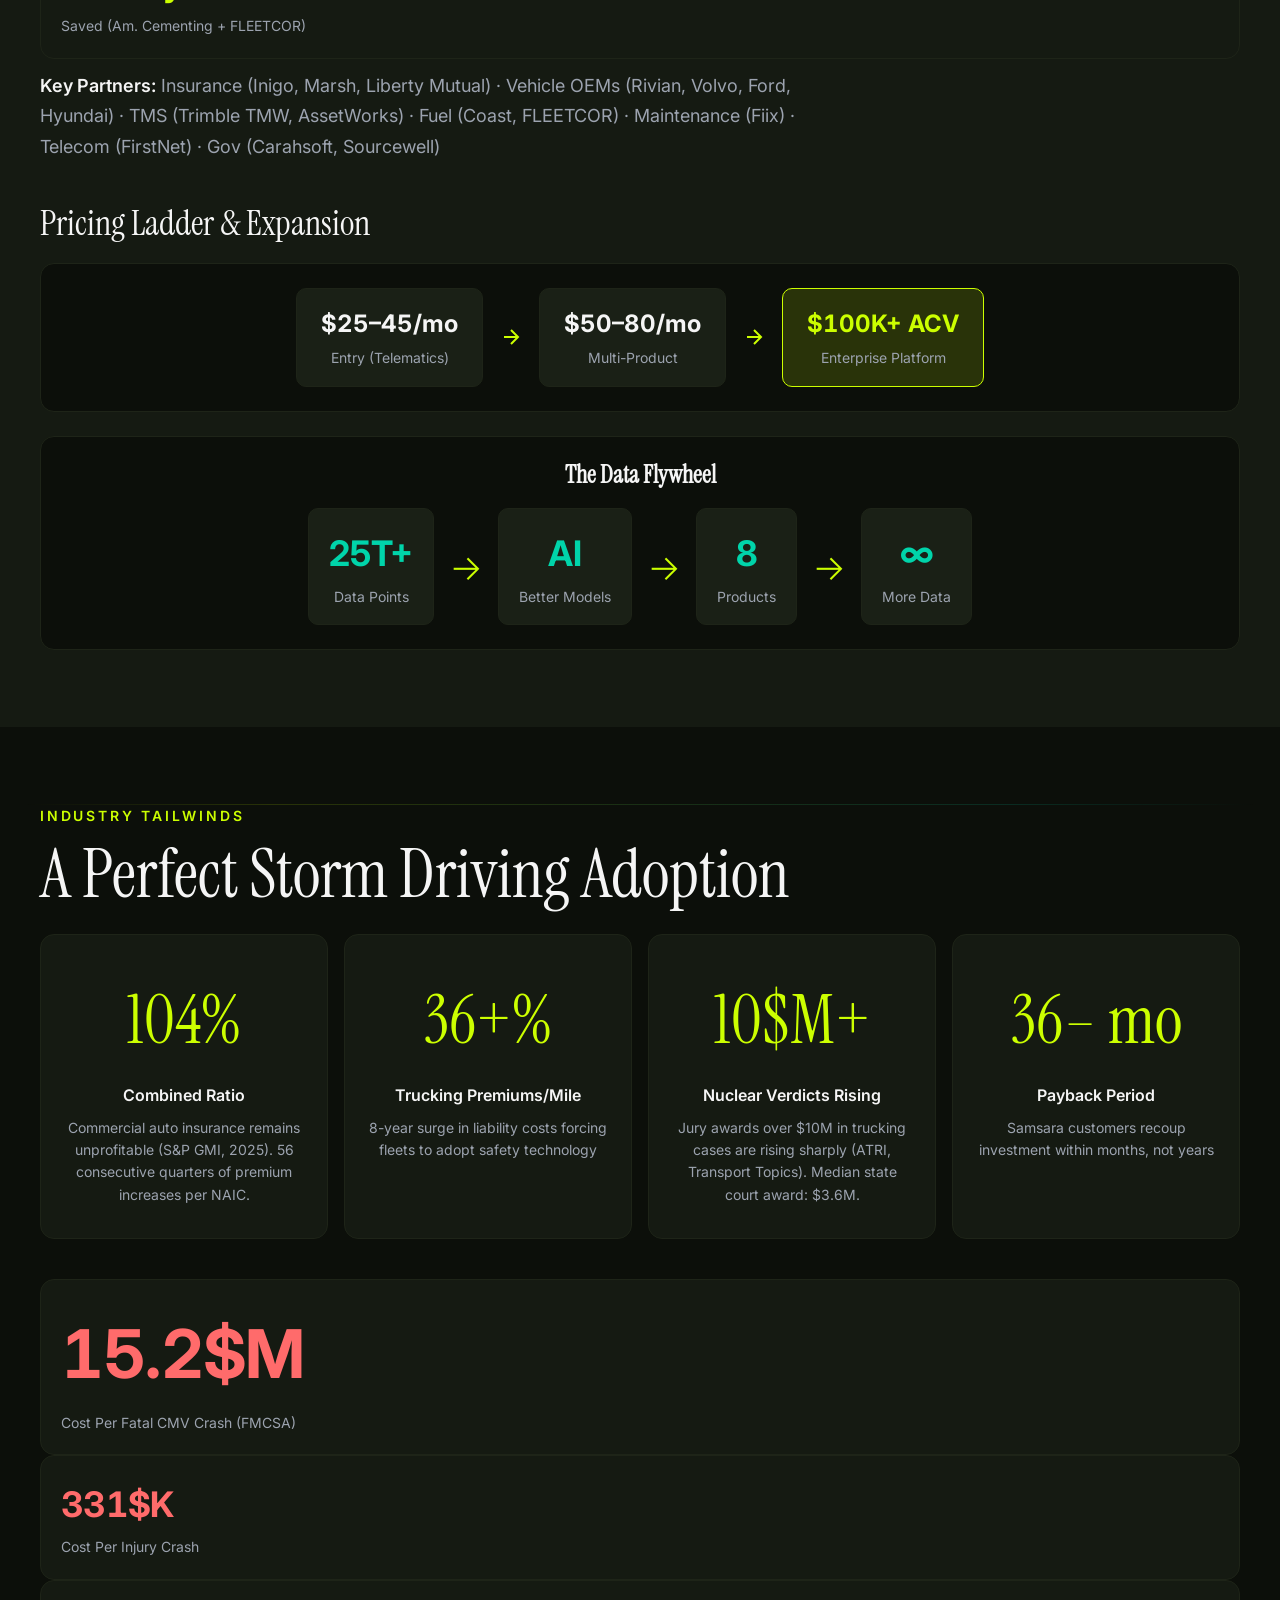
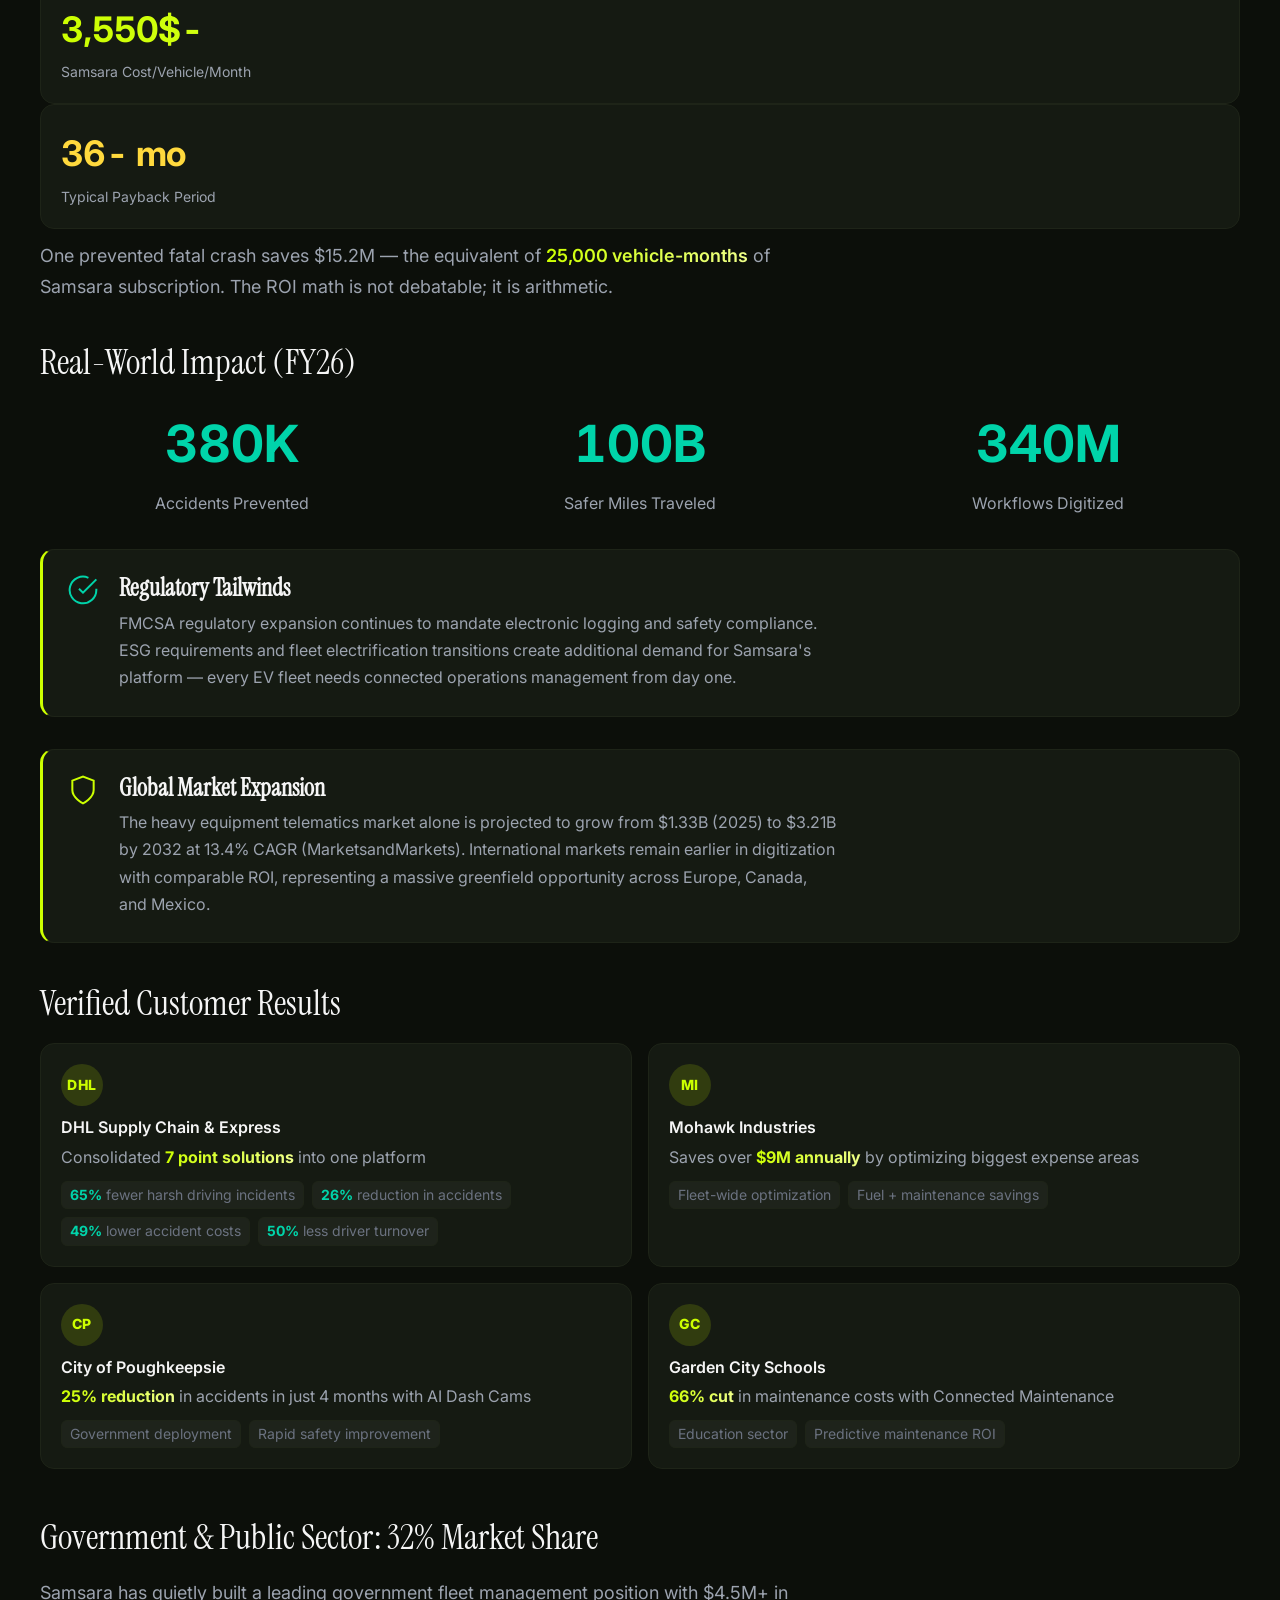
==== commit 98a1c9e7: "FINAL PUSH: unit economics charts, analyst target chart, ESG section, Samsara vs Motive table, scrol" ====
--- a/index.html
+++ b/index.html
@@ -66,6 +66,7 @@
         <li><a href="#tailwinds" class="nav-link">Tailwinds</a></li>
         <li><a href="#valuation" class="nav-link">Valuation</a></li>
         <li><a href="#insights" class="nav-link">Insights</a></li>
+        <li><a href="#esg" class="nav-link">ESG</a></li>
         <li><a href="#risks" class="nav-link">Risks</a></li>
         <li><a href="#thesis-reader" class="nav-link">Paper</a></li>
       </ul>
@@ -274,6 +275,27 @@
           </div>
         </div>
         <p class="body-text" style="margin-top:var(--space-3)"><strong>Q4 marquee wins:</strong> Werner Enterprises (top 5 US truckload), Estes Express (top 10 LTL), Groundworks (largest foundation repair in US), Southern California Edison, Harris County MTA, North American Central School Bus.</p>
+
+        <h3 class="subsection-title" style="margin-top:var(--space-12)">Samsara vs. Motive: Head-to-Head</h3>
+        <p class="body-text">The only credible direct competitor. Samsara wins on every enterprise dimension that matters.</p>
+        <div class="table-wrapper">
+          <table class="data-table">
+            <thead><tr><th>Dimension</th><th>Samsara</th><th>Motive</th><th>Edge</th></tr></thead>
+            <tbody>
+              <tr><td>3rd-Party Rating</td><td>4.7 / 5.0</td><td>4.2 / 5.0</td><td class="text-accent">Samsara</td></tr>
+              <tr><td>Revenue Scale</td><td>$1.62B ARR</td><td>~$500-600M est.</td><td class="text-accent">Samsara (3x+)</td></tr>
+              <tr><td>Enterprise Customers</td><td>3,194 at $100K+</td><td>Est. &lt;500</td><td class="text-accent">Samsara</td></tr>
+              <tr><td>Data Scale</td><td>25T+ data points</td><td>Much smaller</td><td class="text-accent">Samsara</td></tr>
+              <tr><td>GPS Refresh Rate</td><td>Every 1 second</td><td>Every 1-2 seconds</td><td class="text-accent">Samsara</td></tr>
+              <tr><td>AI Coaching</td><td>Two-way voice, real-time</td><td>Auto video clips</td><td class="text-accent">Samsara</td></tr>
+              <tr><td>DVIR</td><td>AI photo + auto work orders</td><td>Checklist-based</td><td class="text-accent">Samsara</td></tr>
+              <tr><td>Fuel Analytics</td><td>Advanced (cost, idle, fraud)</td><td>Basic</td><td class="text-accent">Samsara</td></tr>
+              <tr><td>Contract Flexibility</td><td>3-year minimum</td><td>1-year or monthly</td><td style="color:#FFD93D">Motive</td></tr>
+              <tr><td>Implementation Time</td><td>3.4 months</td><td>2.7 months</td><td style="color:#FFD93D">Motive</td></tr>
+              <tr><td>Valuation</td><td>$17.6B (public)</td><td>$2.85B (private)</td><td>&mdash;</td></tr>
+            </tbody>
+          </table>
+        </div>
       </div>
     </section>
 
@@ -1043,6 +1065,27 @@
             <p class="risk-desc">FMCSA is advancing a proposed rule requiring speed limiters on heavy commercial vehicles. Telematics platforms that can monitor and enforce speed compliance become essential infrastructure for fleet operators.</p>
           </article>
         </div>
+
+        <h3 class="subsection-title" style="margin-top:var(--space-12)">The Secular Adoption Wave: Still Early</h3>
+        <p class="body-text">The 2026 Verizon Connect Fleet Technology Trends Report confirms Samsara's runway. Video telematics — its fastest-growing product — is at just 46% adoption.</p>
+        <div class="kpi-grid" data-animate>
+          <div class="kpi-card">
+            <span class="kpi-value text-accent">80%</span>
+            <span class="kpi-label">Fleets Using GPS (+11pp YoY)</span>
+          </div>
+          <div class="kpi-card">
+            <span class="kpi-value">46%</span>
+            <span class="kpi-label">Video Telematics Adoption</span>
+          </div>
+          <div class="kpi-card">
+            <span class="kpi-value" style="color:#00D4AA">74%</span>
+            <span class="kpi-label">Report Improved Safety (AI Video)</span>
+          </div>
+          <div class="kpi-card">
+            <span class="kpi-value" style="color:#FFD93D">~50%</span>
+            <span class="kpi-label">ROI in Under 1 Year</span>
+          </div>
+        </div>
       </div>
     </section>
 
@@ -1259,6 +1302,18 @@
           </table>
         </div>
 
+        <h3 class="subsection-title" style="margin-top:var(--space-10)">Unit Economics: Best-in-Class SaaS</h3>
+        <p class="body-text">Samsara's 4-6 month CAC payback and 25x LTV:CAC ratio are industry-leading — the economics of a business with structural pricing power.</p>
+        <div class="chart-card" data-animate>
+          <img src="assets/charts/unit-economics.png" alt="Unit economics comparison showing Samsara best-in-class payback period and LTV:CAC" class="chart-img will-reveal">
+        </div>
+
+        <h3 class="subsection-title" style="margin-top:var(--space-10)">Wall Street Consensus: 0 Sell Ratings</h3>
+        <p class="body-text">18 analysts cover Samsara. Average 12-month price target: $46.18. No sell ratings. Highest target: $57.60.</p>
+        <div class="chart-card" data-animate>
+          <img src="assets/charts/analyst-targets.png" alt="Wall Street analyst price targets showing consensus of $46.18 with 0 sell ratings" class="chart-img will-reveal">
+        </div>
+
         <figure class="chart-card chart-card-full fade-in" data-animate>
           <img src="./assets/charts/dcf-sensitivity.png" alt="DCF sensitivity analysis showing range of fair values from $22 to $53" width="800" height="450">
           <figcaption>DCF Sensitivity Analysis</figcaption>
@@ -1580,6 +1635,63 @@
       </div>
     </section>
 
+    <!-- ===================== ESG SECTION ===================== -->
+    <section class="section section-alt" id="esg">
+      <div class="section-inner">
+        <p class="section-label">Sustainability</p>
+        <h2 class="section-title">Decarbonizing Physical Operations</h2>
+        <p class="body-text section-intro">Samsara reduces fleet fuel consumption and CO₂ emissions at scale — an unpriced ESG dividend embedded in every subscription.</p>
+        <div class="kpi-grid" data-animate>
+          <div class="kpi-card">
+            <span class="kpi-value" style="color:#00D4AA">14%</span>
+            <span class="kpi-label">Avg Fuel Reduction (RubanBleu)</span>
+          </div>
+          <div class="kpi-card">
+            <span class="kpi-value text-accent">7%</span>
+            <span class="kpi-label">CO₂ Reduction per km</span>
+          </div>
+          <div class="kpi-card">
+            <span class="kpi-value">€49K</span>
+            <span class="kpi-label">Annual Savings per Fleet</span>
+          </div>
+          <div class="kpi-card">
+            <span class="kpi-value" style="color:#FFD93D">92%</span>
+            <span class="kpi-label">Fleet Electrified (RubanBleu)</span>
+          </div>
+        </div>
+        <div class="risk-grid" style="margin-top:var(--space-8)">
+          <article class="risk-card" data-animate>
+            <div class="risk-header">
+              <span class="risk-severity" style="background:rgba(0,212,170,0.15);color:#00D4AA">Active</span>
+              <h3 class="risk-title">Route Optimization</h3>
+            </div>
+            <p class="risk-desc">AI-powered routing eliminates unnecessary miles — the largest single source of fleet fuel waste. Fleets using Samsara route optimization report 11-19% decreases in fuel costs.</p>
+          </article>
+          <article class="risk-card" data-animate>
+            <div class="risk-header">
+              <span class="risk-severity" style="background:rgba(0,212,170,0.15);color:#00D4AA">Active</span>
+              <h3 class="risk-title">Idle Reduction Coaching</h3>
+            </div>
+            <p class="risk-desc">In-cab AI alerts and coaching programs target engine idling — which accounts for 6-20% of commercial fleet fuel costs. Real-time feedback changes driver behavior immediately.</p>
+          </article>
+          <article class="risk-card" data-animate>
+            <div class="risk-header">
+              <span class="risk-severity" style="background:rgba(204,255,0,0.15);color:#CCFF00">Growing</span>
+              <h3 class="risk-title">EV Fleet Management</h3>
+            </div>
+            <p class="risk-desc">Charge Insights and EV Suitability Reports support fleet electrification. Samsara manages mixed ICE/EV fleets seamlessly — the platform of choice for the $100B+ fleet electrification wave.</p>
+          </article>
+          <article class="risk-card" data-animate>
+            <div class="risk-header">
+              <span class="risk-severity" style="background:rgba(204,255,0,0.15);color:#CCFF00">Unpriced</span>
+              <h3 class="risk-title">ESG Procurement Tailwind</h3>
+            </div>
+            <p class="risk-desc">Enterprises with sustainability mandates increasingly select Samsara over competitors for its measurable environmental ROI. ESG-driven procurement is becoming a distribution channel.</p>
+          </article>
+        </div>
+      </div>
+    </section>
+
     <!-- ===================== SECTION 9: RISKS ===================== -->
     <section class="section section-alt" id="risks">
       <div class="section-inner">
@@ -1694,7 +1806,7 @@
         <div class="reader-card">
           <div class="reader-meta">
             <span class="reader-badge">PDF-Style Report</span>
-            <span class="reader-pages">~40 pages · 12 charts · 30 sections</span>
+            <span class="reader-pages">~45 pages · 14 charts · 32 sections</span>
           </div>
           <div class="reader-toc">
             <h4 class="reader-toc-title">Table of Contents</h4>
@@ -1740,18 +1852,18 @@
   <footer class="site-footer">
     <div class="footer-inner">
       <div class="footer-brand">
-        <svg width="48" height="28" viewBox="0 0 48 28" fill="none" xmlns="http://www.w3.org/2000/svg" aria-hidden="true">
-          <rect x="0.5" y="0.5" width="47" height="27" rx="5.5" stroke="#CCFF00" stroke-opacity="0.2"/>
-          <text x="24" y="18.5" font-family="'Inter', monospace" font-size="13" font-weight="700" fill="#CCFF00" fill-opacity="0.5" text-anchor="middle" letter-spacing="2">IOT</text>
-        </svg>
-        <p class="footer-compiled">Research compiled March 2026</p>
+        <div class="footer-logo">-IOT-</div>
+        <p class="footer-tagline">Samsara (NYSE: IOT) Investment Thesis<br>March 2026 &middot; Institutional-Grade Analysis</p>
       </div>
-      <div class="footer-sources">
-        <p class="footer-label">Data Sources</p>
-        <p class="footer-text">Samsara SEC filings (10-K, 10-Q) &middot; BusinessWire press releases &middot; IDC Business Value White Paper &middot; Goldman Sachs equity research &middot; ABI Research &middot; ATRI (American Transportation Research Institute) &middot; S&amp;P Global Market Intelligence &middot; NAIC &middot; Perplexity Finance &middot; Transport Topics</p>
+      <div class="footer-links">
+        <a href="#thesis">Thesis</a>
+        <a href="#financials">Financials</a>
+        <a href="#valuation">Valuation</a>
+        <a href="#risks">Risks</a>
+        <a href="./thesis.html" target="_blank">Full Paper</a>
       </div>
-      <div class="footer-legal">
-        <p class="footer-text">This website presents research and analysis for informational purposes only. It does not constitute investment advice, a solicitation to buy or sell securities, or a recommendation of any kind. All investments involve risk, including possible loss of principal. Past performance is not indicative of future results. Consult a qualified financial advisor before making investment decisions.</p>
+      <div class="footer-disclaimer">
+        <p>This investment thesis is for informational and educational purposes only. It does not constitute investment advice. All financial projections are estimates. Past performance is not indicative of future results. Always consult a qualified financial advisor before making investment decisions.</p>
       </div>
     </div>
   </footer>
--- a/style.css
+++ b/style.css
@@ -1442,31 +1442,52 @@
 
 /* === FOOTER === */
 .site-footer {
+  background: var(--color-surface);
   border-top: 1px solid var(--color-border);
   padding: var(--space-12) var(--space-6);
-  background: var(--color-bg);
-}
-
+}
 .footer-inner {
   max-width: var(--content-wide);
   margin: 0 auto;
   display: grid;
-  grid-template-columns: auto 1fr 1fr;
+  grid-template-columns: 1fr 1fr 2fr;
   gap: var(--space-8);
   align-items: start;
 }
-
-@media (max-width: 768px) {
-  .footer-inner { grid-template-columns: 1fr; gap: var(--space-6); }
-}
-
+.footer-logo {
+  font-family: var(--font-mono, monospace);
+  font-size: var(--text-sm);
+  font-weight: 700;
+  color: var(--color-accent);
+  border: 1px solid var(--color-accent);
+  display: inline-block;
+  padding: 2px 8px;
+  margin-bottom: var(--space-2);
+}
+.footer-tagline {
+  font-size: var(--text-sm);
+  color: var(--color-text-muted);
+  line-height: 1.6;
+}
+.footer-links {
+  display: flex;
+  flex-direction: column;
+  gap: var(--space-2);
+}
+.footer-links a {
+  font-size: var(--text-sm);
+  color: var(--color-text-muted);
+  text-decoration: none;
+  transition: color 0.2s;
+}
+.footer-links a:hover { color: var(--color-accent); }
+.footer-disclaimer p {
+  font-size: 0.7rem;
+  color: var(--color-text-muted);
+  opacity: 0.6;
+  line-height: 1.6;
+}
 .footer-brand { display: flex; flex-direction: column; gap: var(--space-3); }
-
-.footer-compiled {
-  font-size: var(--text-xs);
-  color: var(--color-text-faint);
-}
-
 .footer-label {
   font-size: var(--text-xs);
   font-weight: 600;
@@ -1475,14 +1496,14 @@
   letter-spacing: 0.1em;
   margin-bottom: var(--space-2);
 }
-
 .footer-text {
   font-size: var(--text-xs);
   color: var(--color-text-faint);
   line-height: 1.6;
 }
-
-.footer-sources .footer-text { max-width: none; }
+@media (max-width: 768px) {
+  .footer-inner { grid-template-columns: 1fr; }
+}
 
 /* === ANIMATION STATES === */
 .fade-in {
@@ -1680,11 +1701,11 @@
   position: fixed;
   top: 0;
   left: 0;
-  height: 2px;
-  background: linear-gradient(90deg, var(--color-accent), var(--color-teal));
+  width: 0%;
+  height: 3px;
+  background: linear-gradient(90deg, #CCFF00, #00D4AA);
   z-index: 200;
   transition: width 0.1s linear;
-  width: 0%;
 }
 
 /* === THESIS HIGHLIGHTS === */
